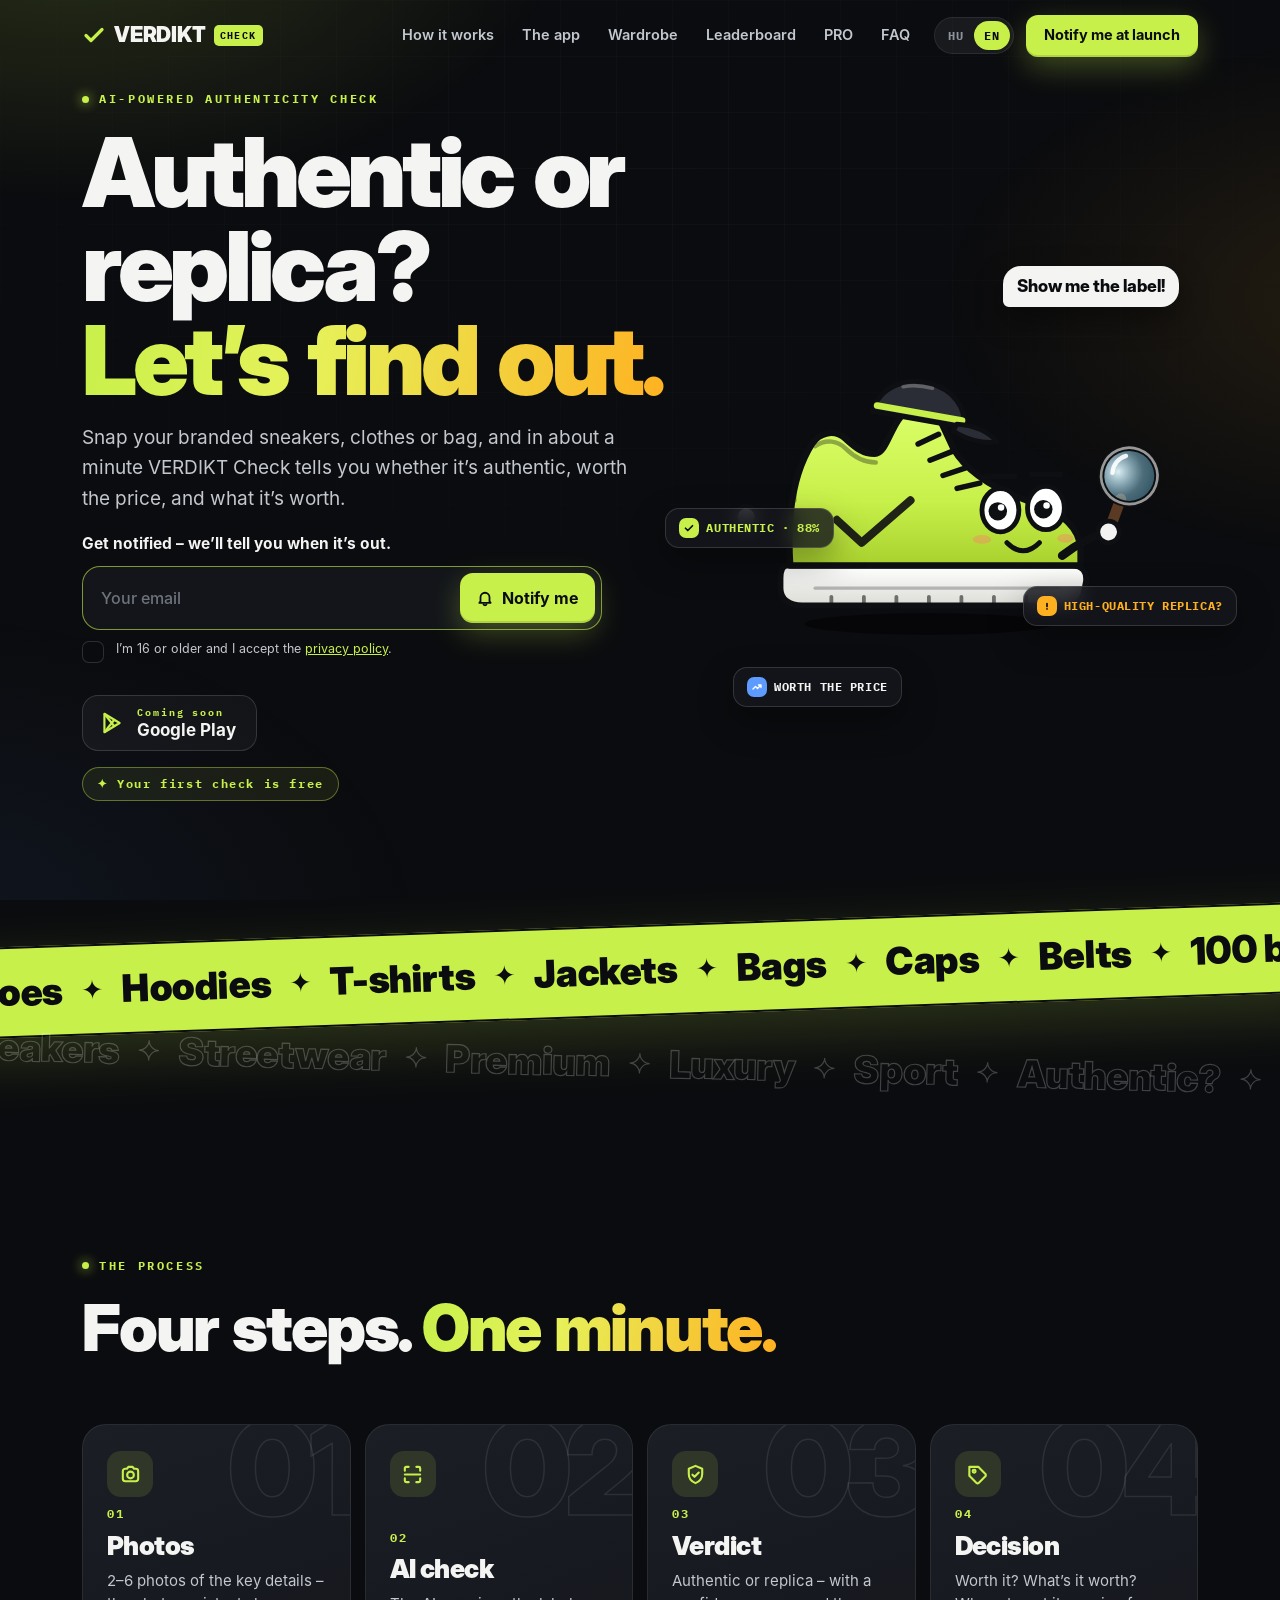
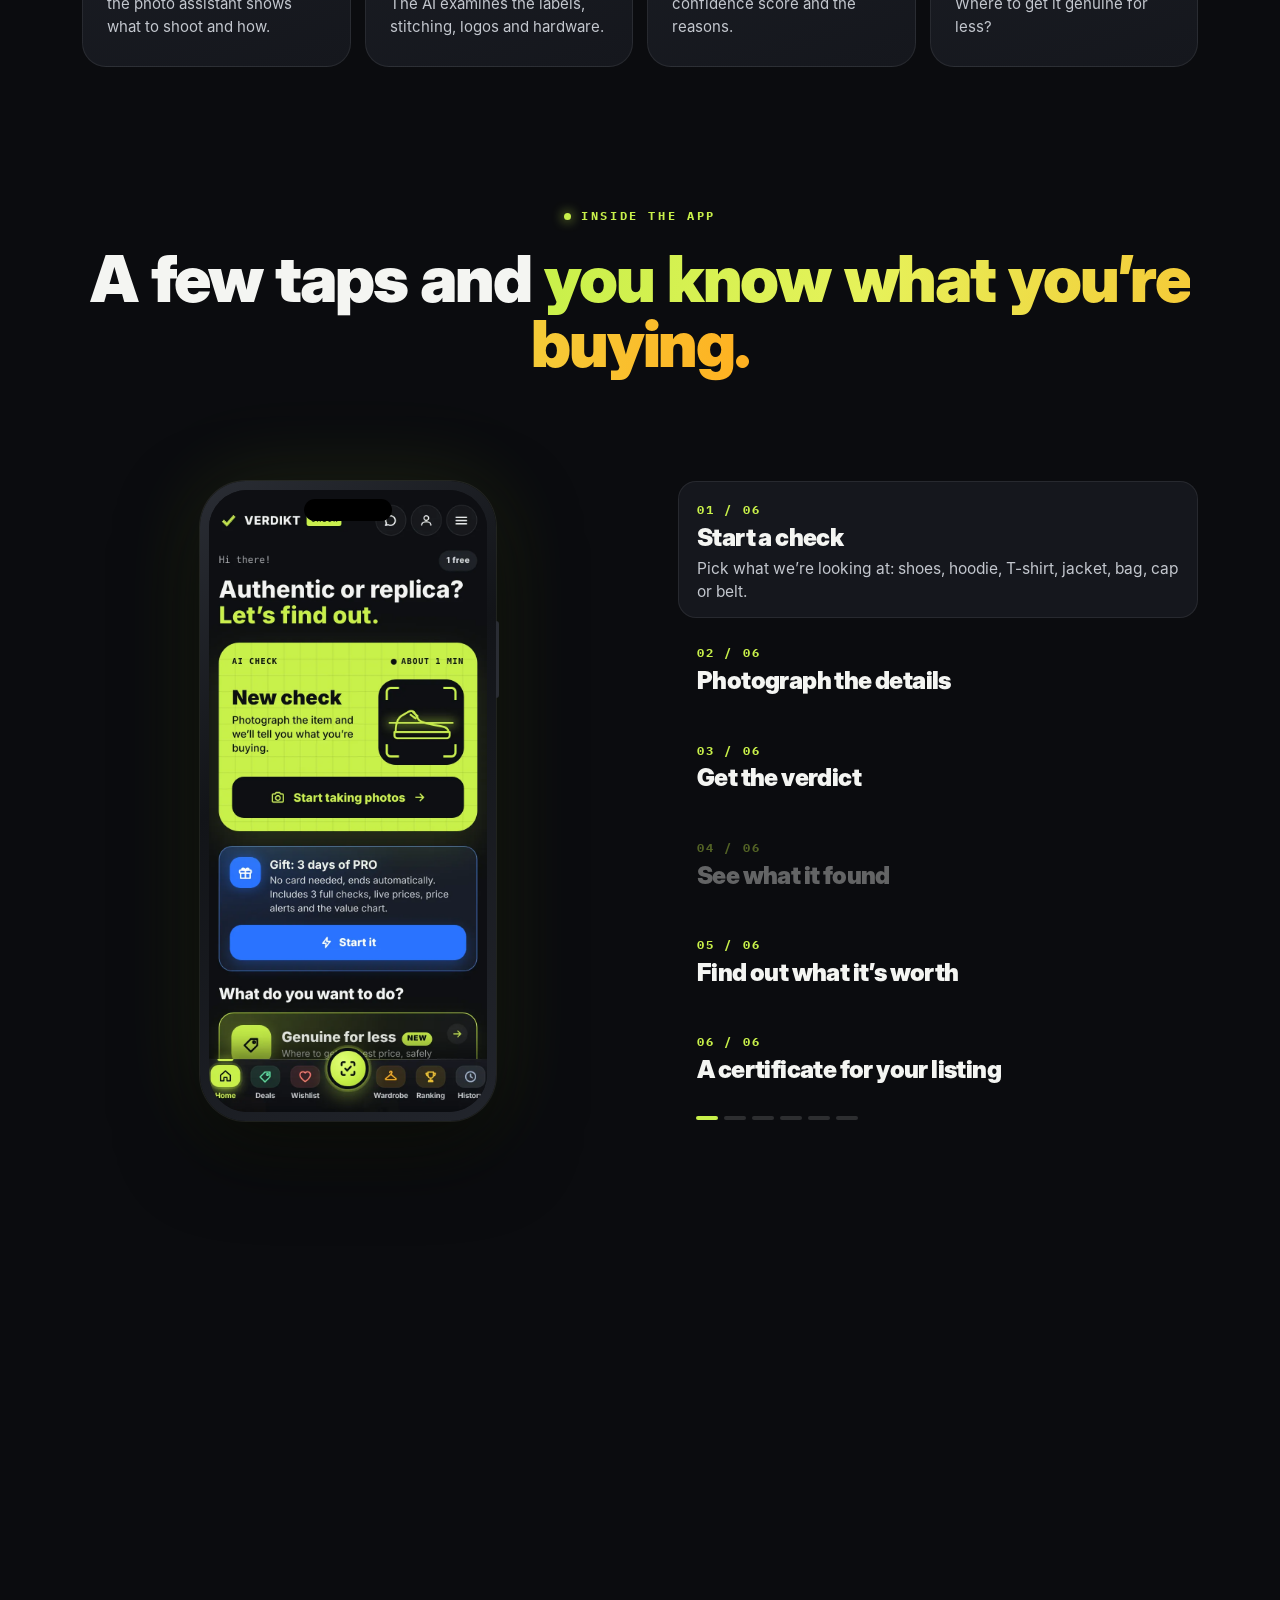
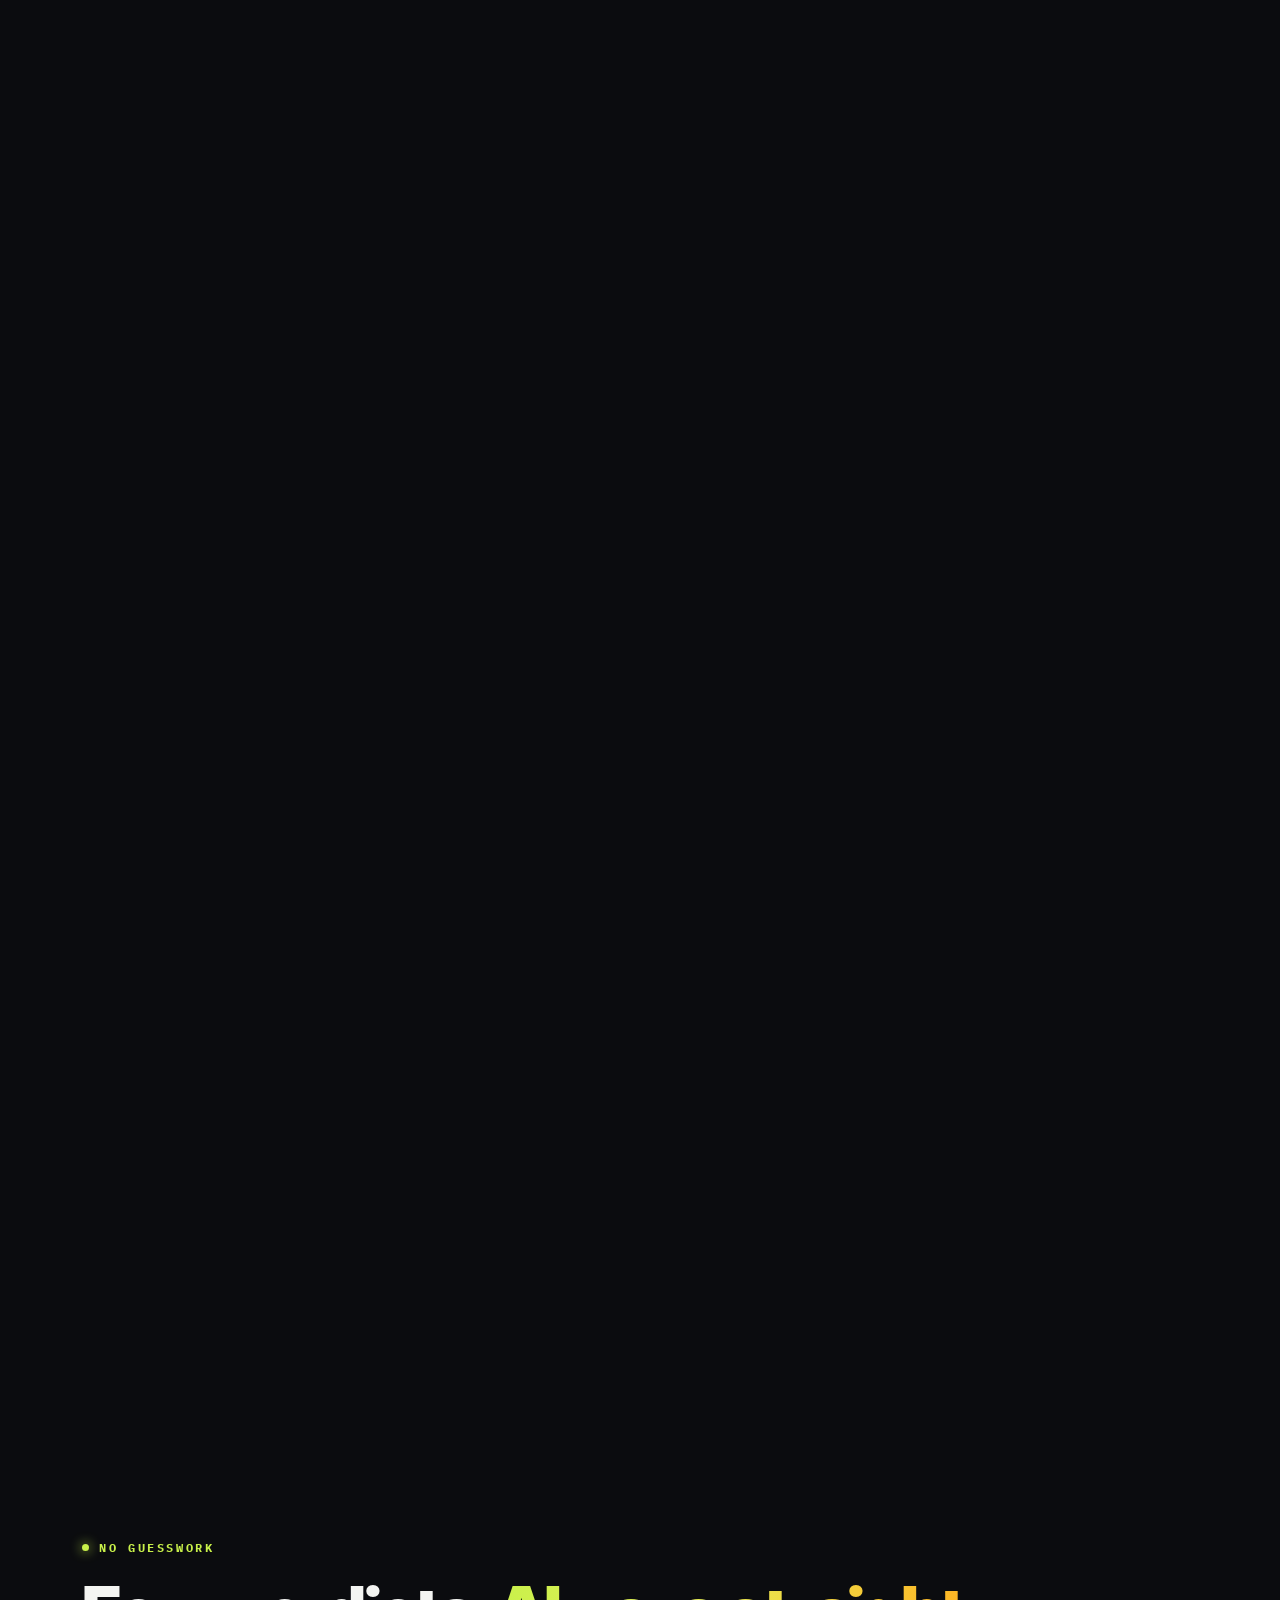
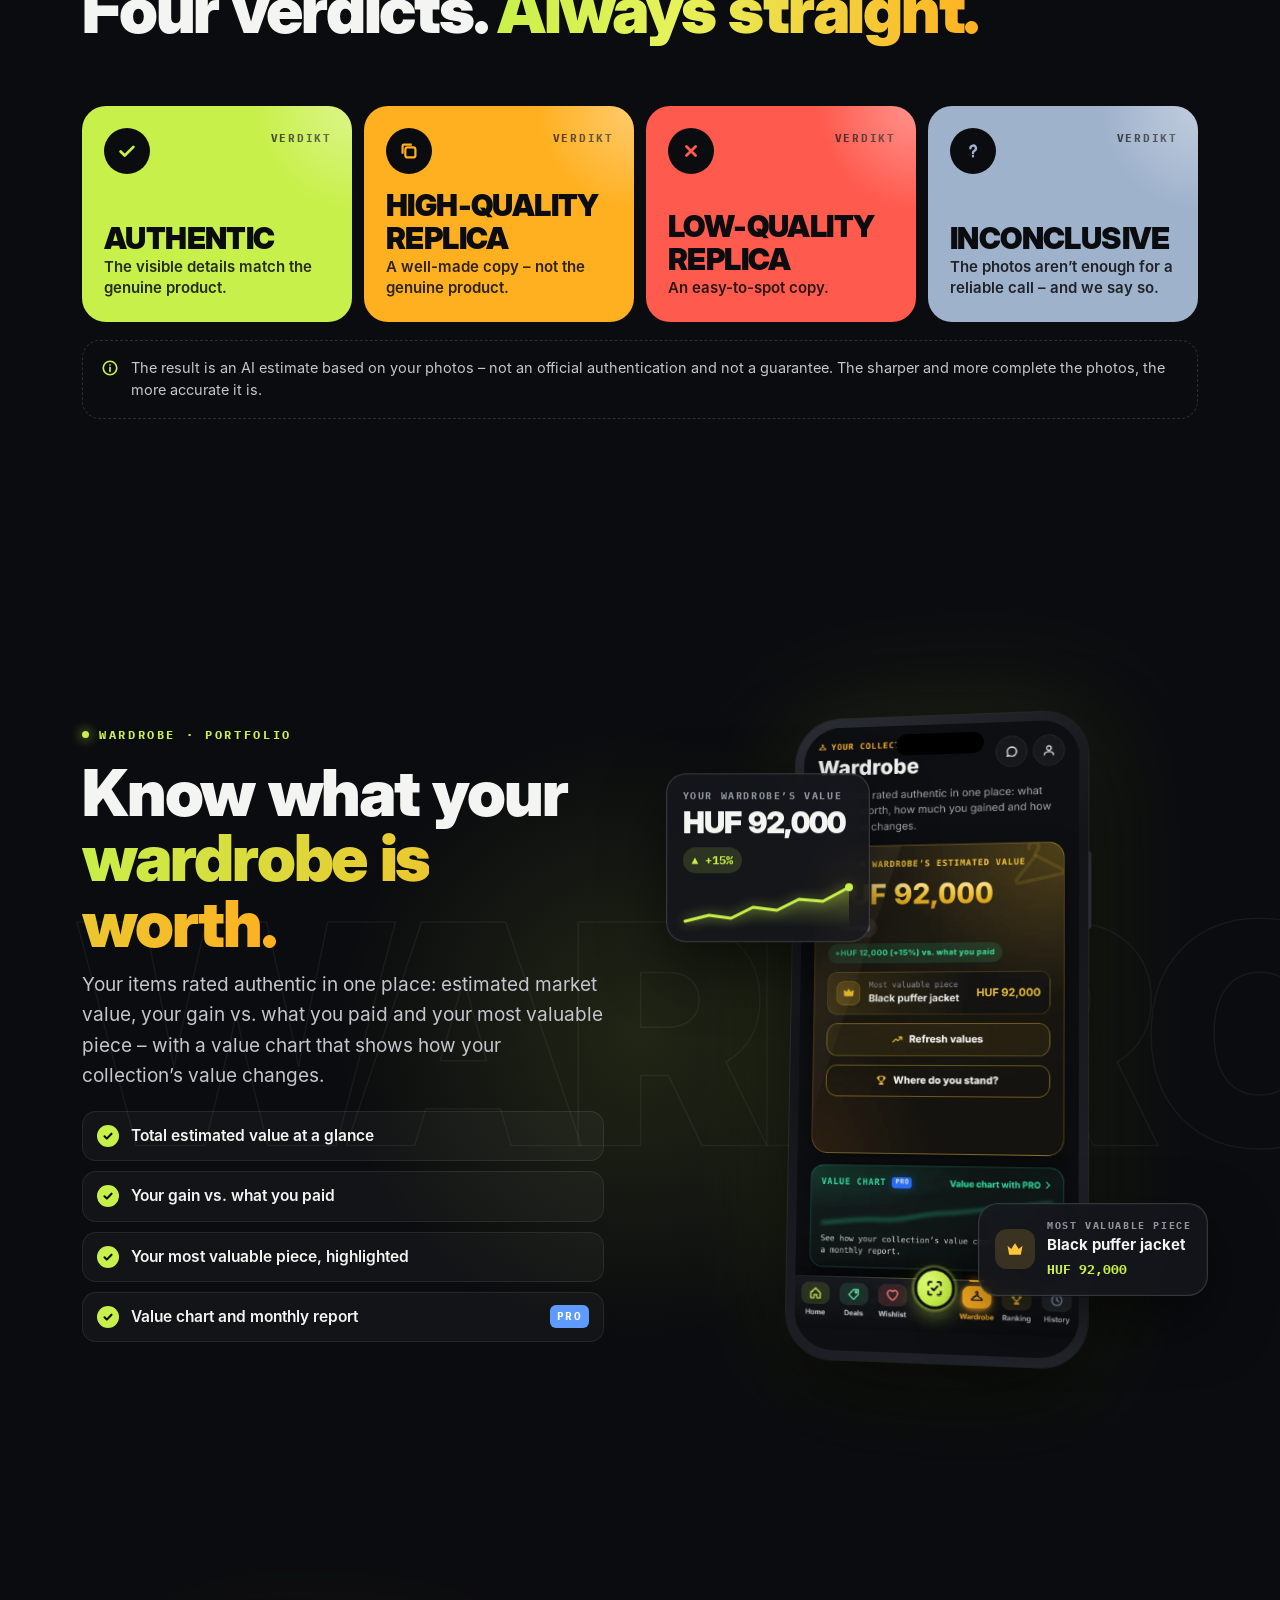
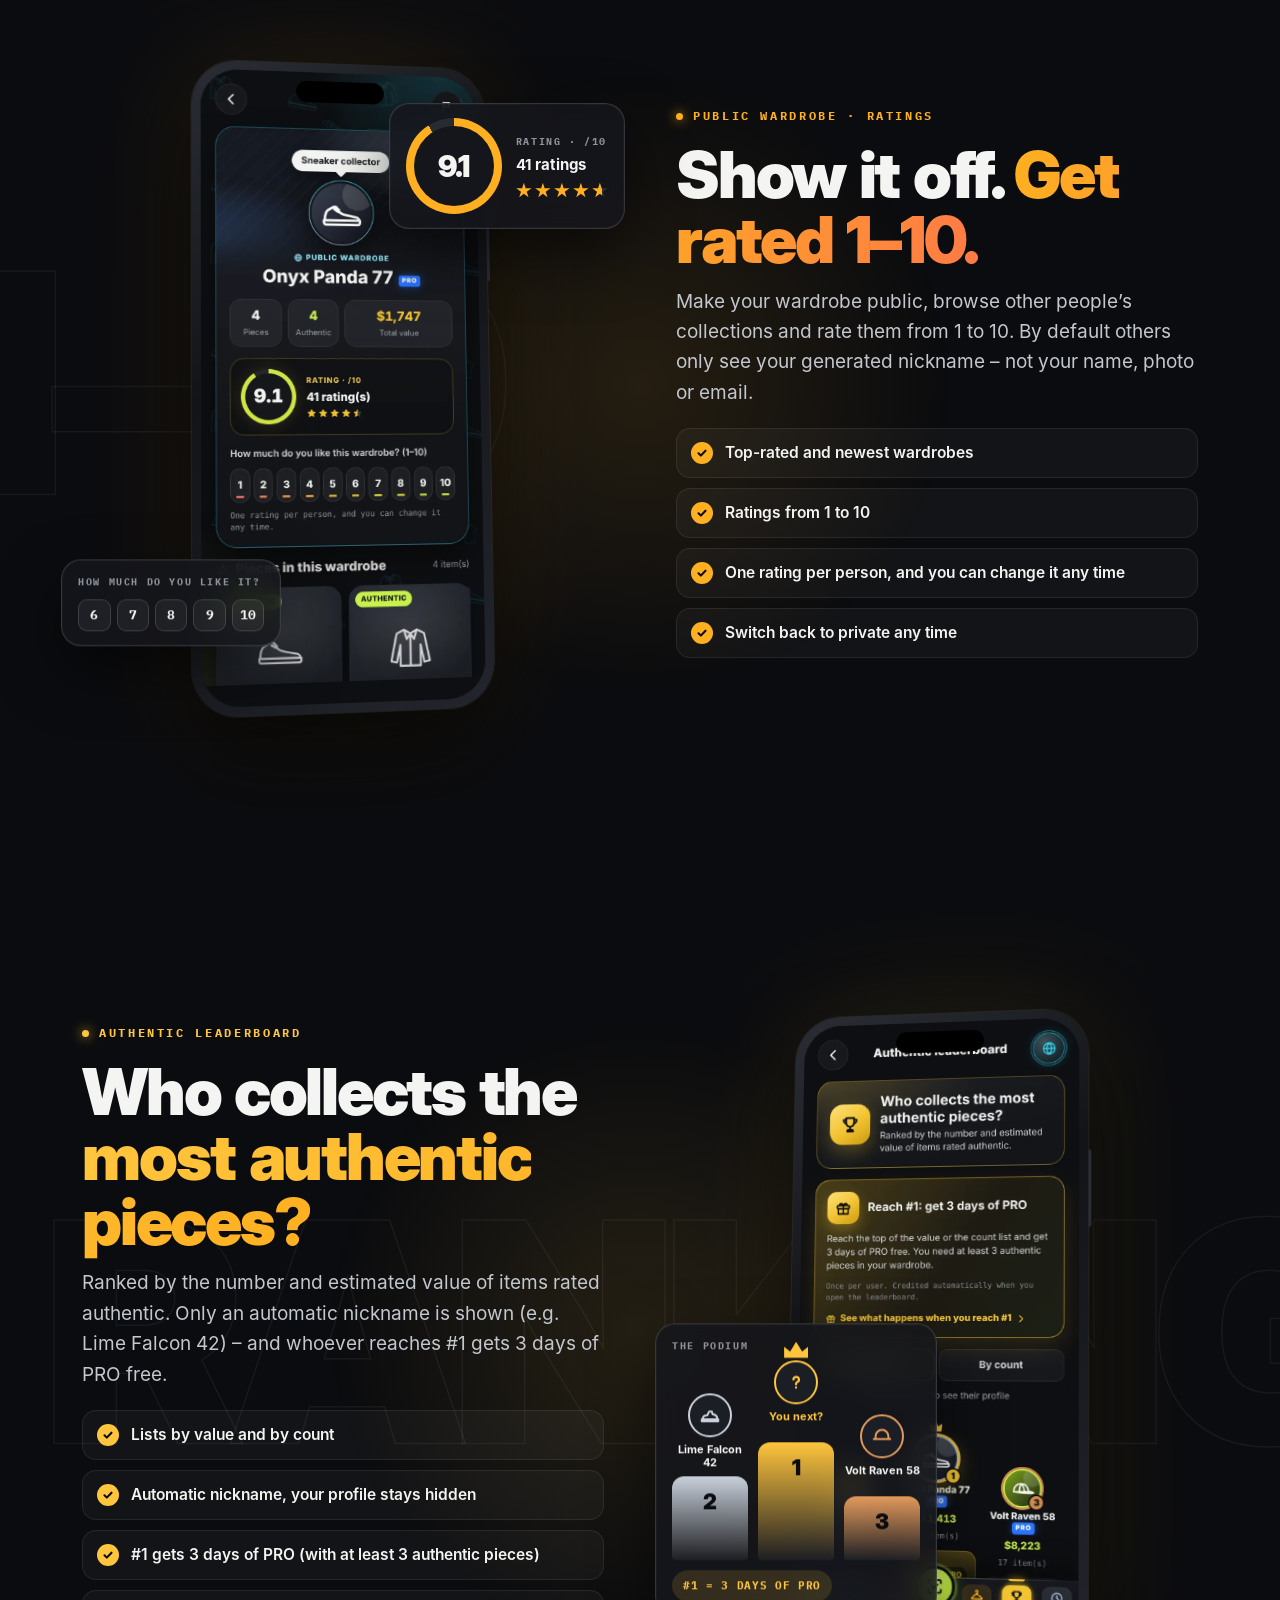
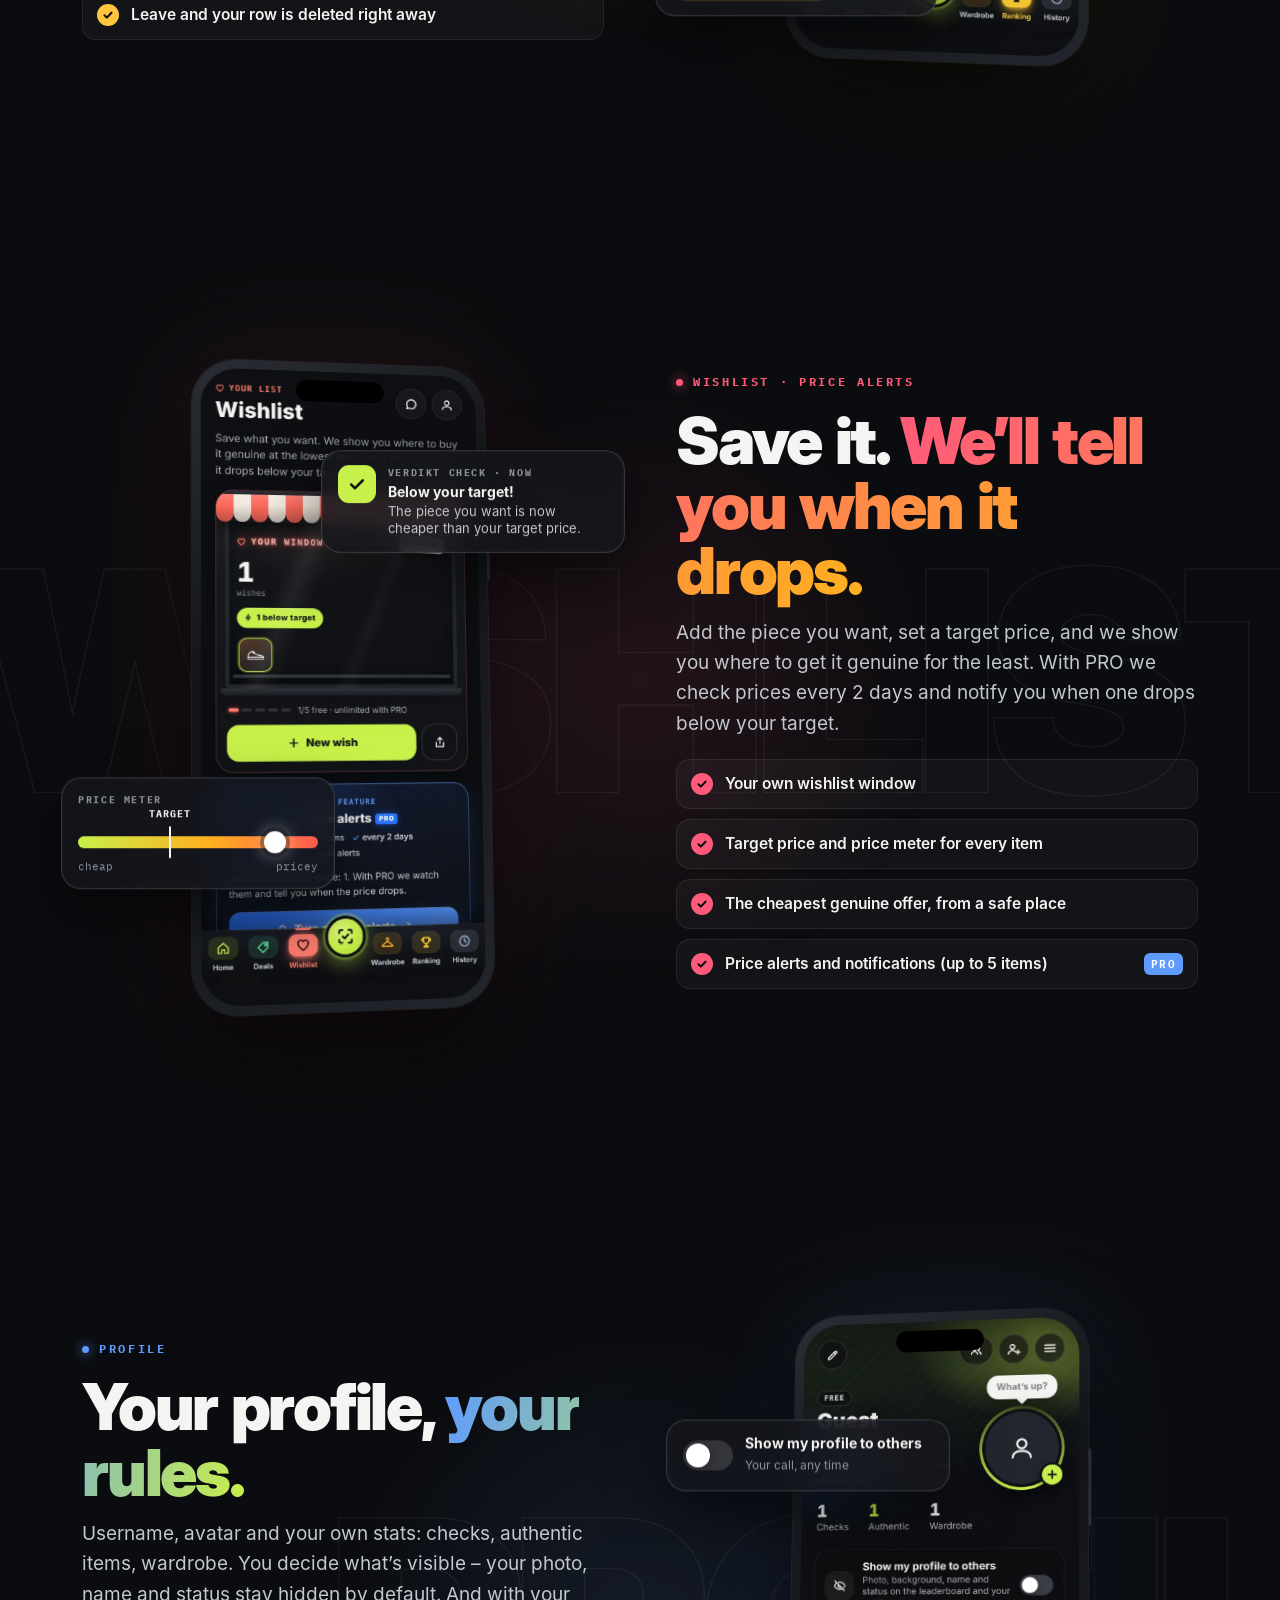
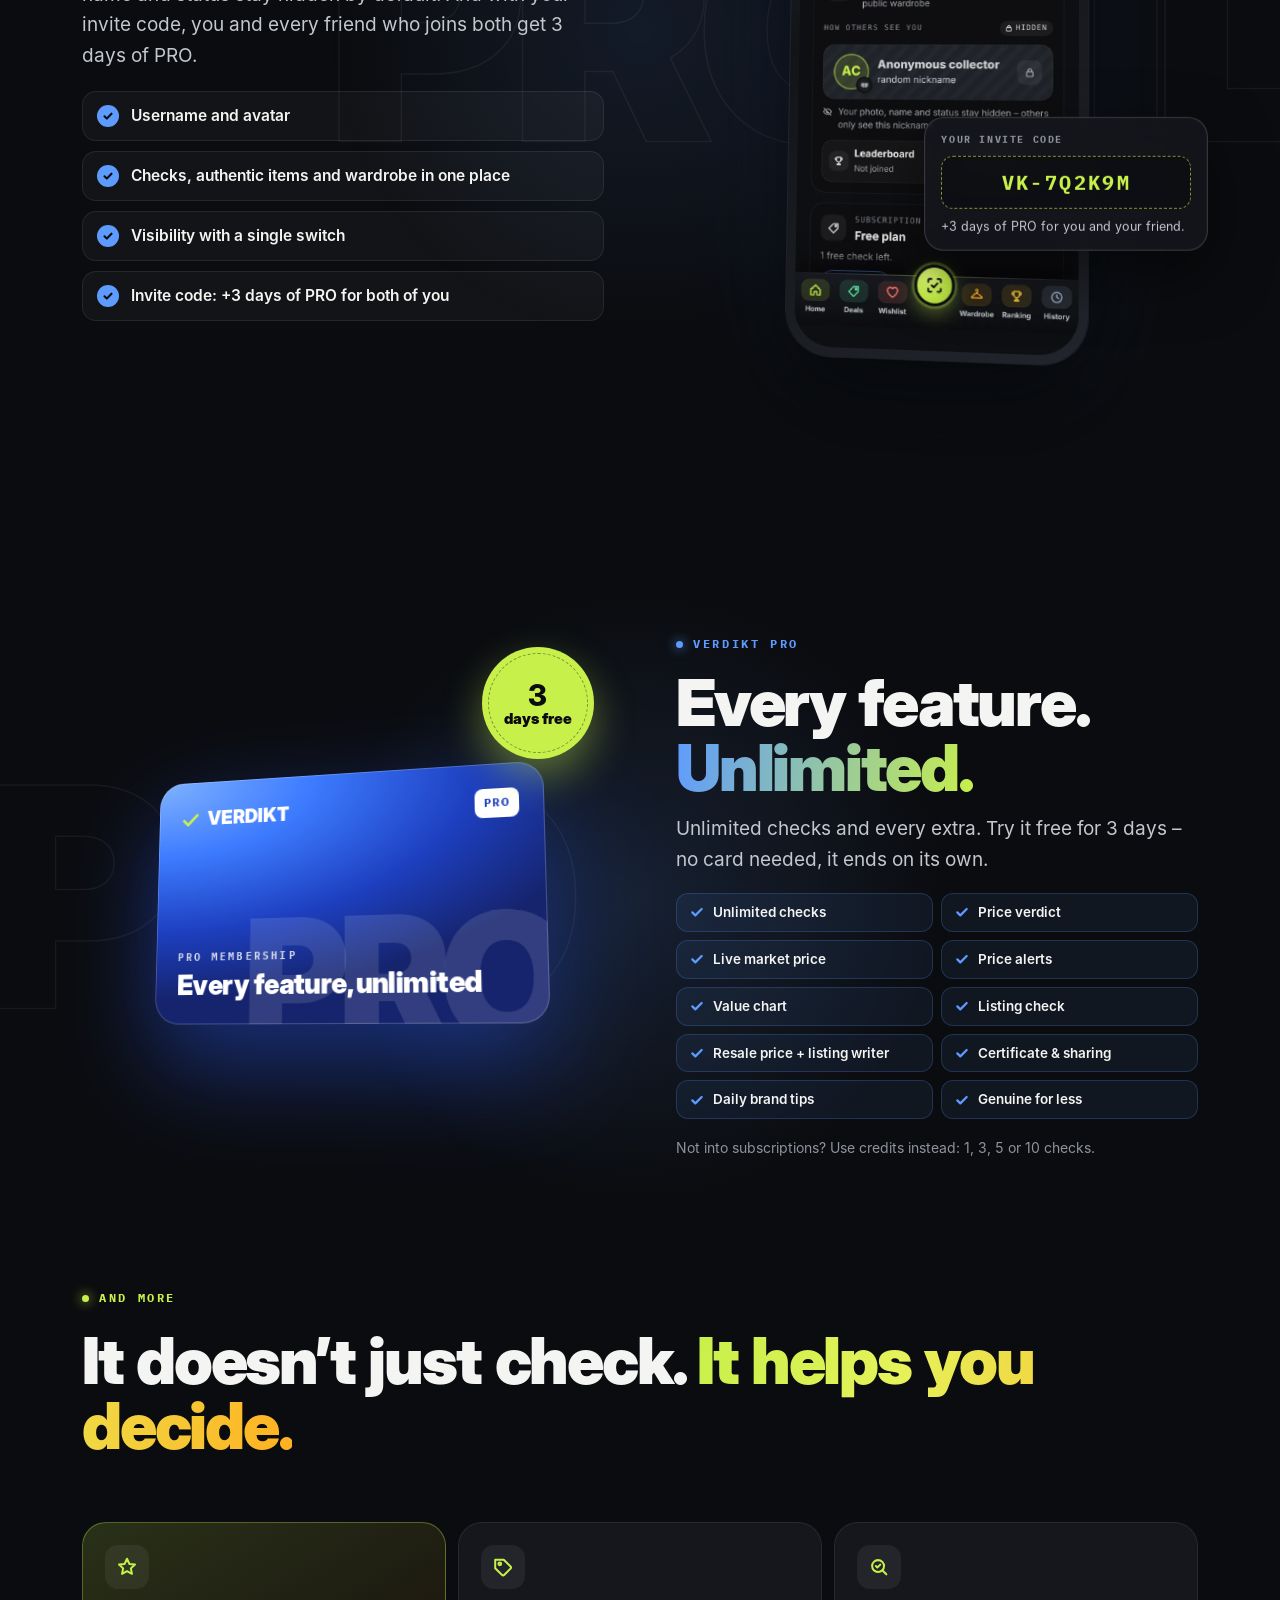
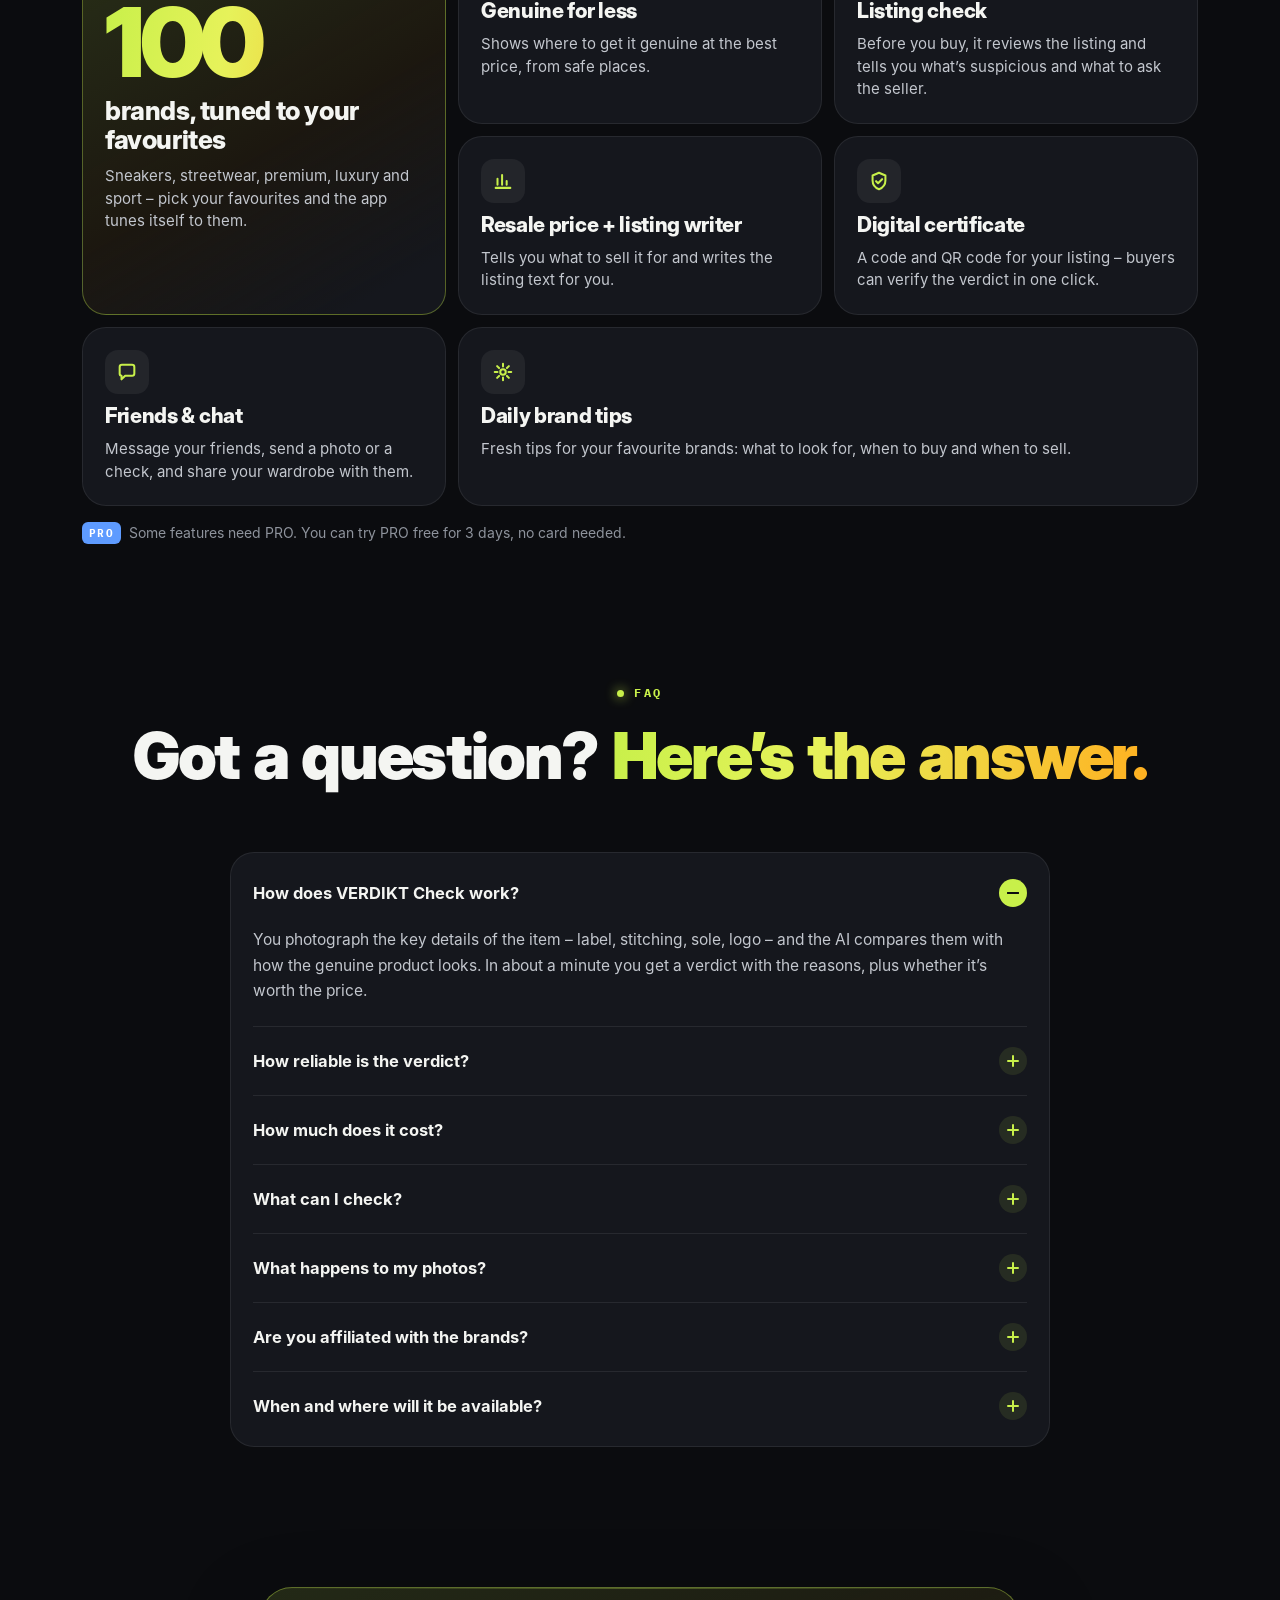
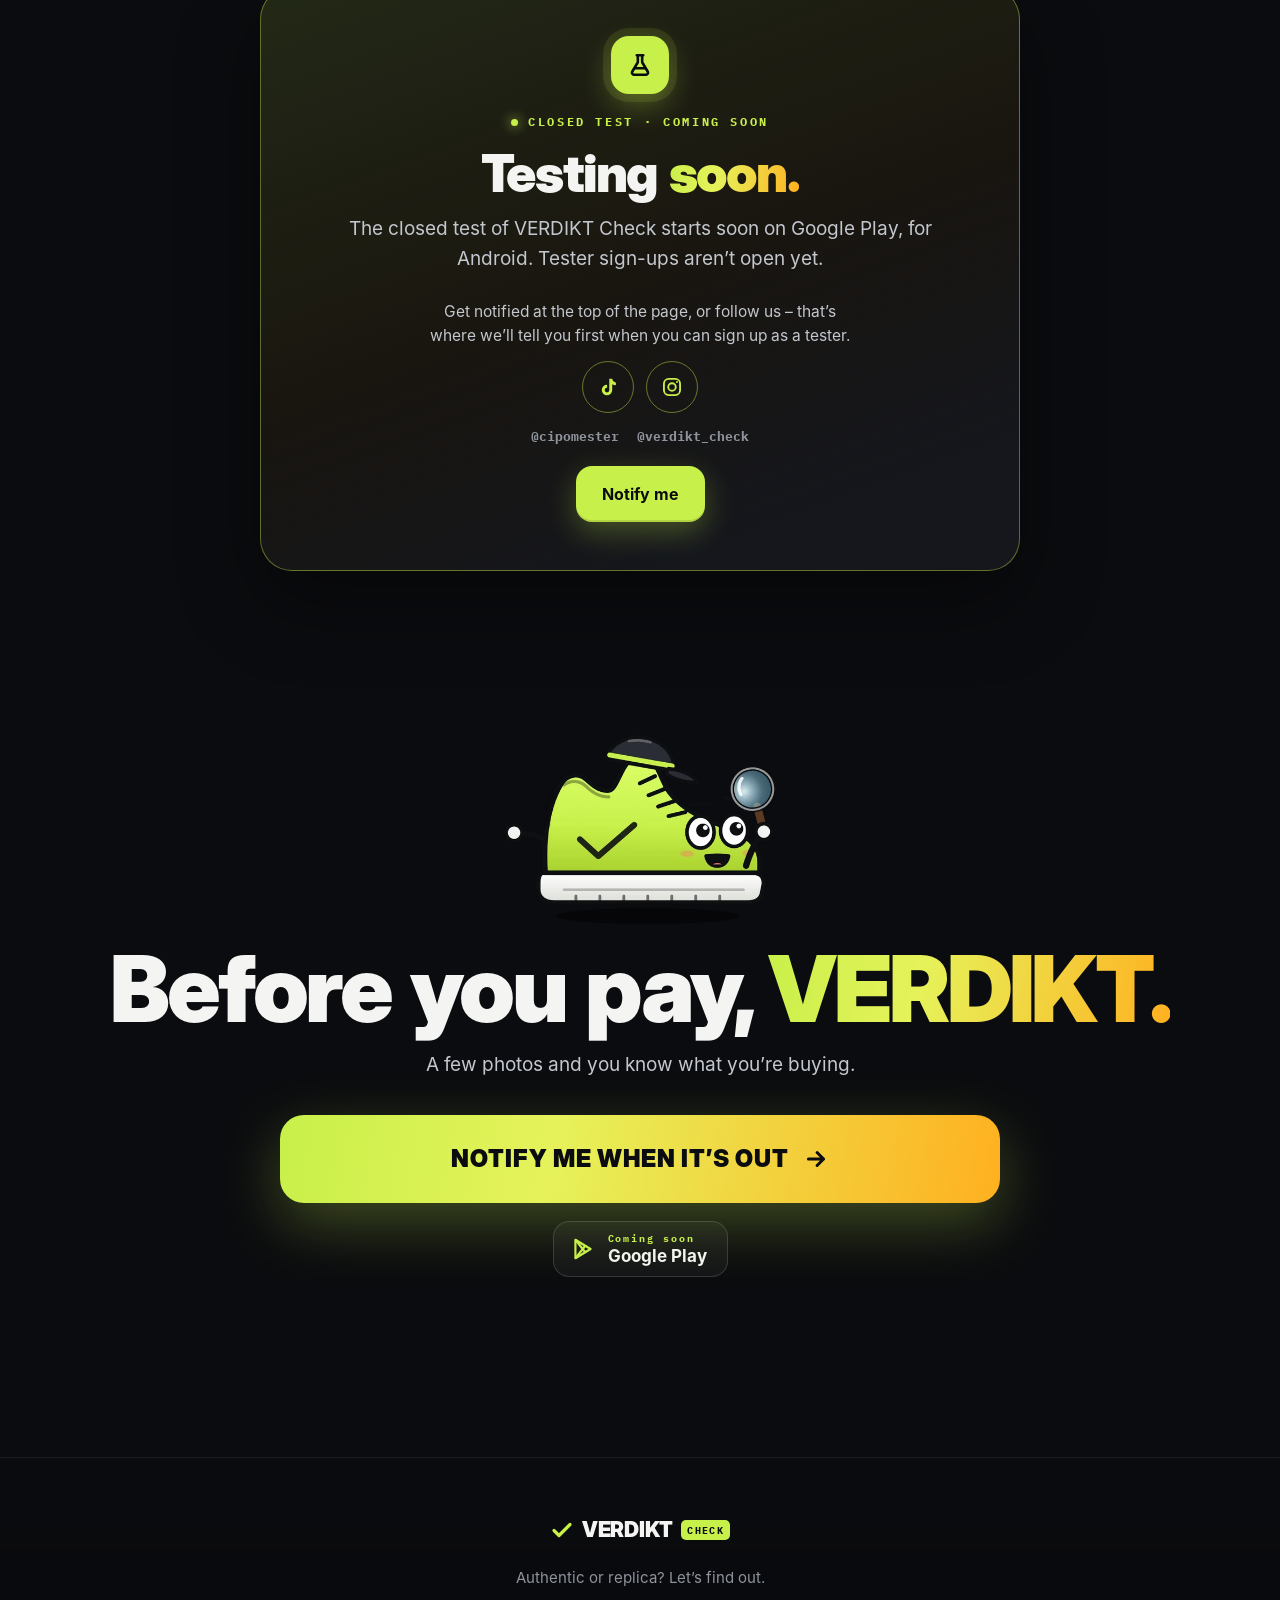
==== index.html @ 2810d0d9 "Tester sign-up closed for now, notify form stays (page, config)" ====
<!doctype html>
<html lang="hu">
<head>
<meta charset="utf-8">
<meta name="viewport" content="width=device-width,initial-scale=1,viewport-fit=cover">
<title>VERDIKT Check – Eredeti vagy replika? Derítsük ki.</title>
<meta name="description" content="Fotózd le a márkás cipőt, ruhát vagy táskát, és a VERDIKT Check kb. egy perc alatt megmondja, eredeti-e, megéri-e az árát, és mennyit ér.">
<meta name="theme-color" content="#0B0C0F">
<link rel="canonical" href="https://verdiktcheck.com/">
<meta property="og:type" content="website">
<meta property="og:url" content="https://verdiktcheck.com/">
<meta property="og:title" content="VERDIKT Check – Eredeti vagy replika? Derítsük ki.">
<meta property="og:description" content="Pár fotó, és az AI megmondja, eredeti-e, megéri-e az árát, és mennyit ér.">
<meta property="og:image" content="https://verdiktcheck.com/img/og.png">
<meta name="twitter:card" content="summary_large_image">
<link rel="icon" type="image/png" sizes="32x32" href="img/favicon-32.png">
<link rel="apple-touch-icon" href="img/apple-touch-icon.png">
<link rel="preload" href="fonts/interdisplay-900.woff" as="font" type="font/woff" crossorigin>
<link rel="preload" href="fonts/inter-400.woff" as="font" type="font/woff" crossorigin>
<link rel="stylesheet" href="assets/site.css">
<script src="config.js"></script>
</head>
<body>
<div class="bg" aria-hidden="true"></div>

<!-- ============ header ============ -->
<header class="hdr" id="hdr">
  <div class="wrap">
    <a class="logo" href="#top" aria-label="VERDIKT Check">
      <svg viewBox="0 0 24 24" fill="none" stroke="#C8F04A" stroke-width="3.2" stroke-linecap="round" stroke-linejoin="round" aria-hidden="true"><path d="M4 12.5l5 5L20 6.5"/></svg>
      <b>VERDIKT</b><i>CHECK</i>
    </a>
    <nav class="nav" aria-label="Fő menü">
      <a href="#how" data-i18n="nav_how">Így működik</a>
      <a href="#app" data-i18n="nav_app">Az app</a>
      <a href="#wardrobe" data-i18n="nav_wr">Gardrób</a>
      <a href="#ranking" data-i18n="nav_rk">Ranglista</a>
      <a href="#pro">PRO</a>
      <a href="#faq" data-i18n="nav_faq">GYIK</a>
    </nav>
    <div class="lang" role="group" aria-label="Nyelv / Language">
      <button type="button" data-lang="hu" aria-pressed="true">HU</button>
      <button type="button" data-lang="en" aria-pressed="false">EN</button>
    </div>
    <a class="btn btn-lime hdr-cta" href="#beta" data-i18n="cta_tester">Legyél tesztelő</a>
    <button class="burger" type="button" id="burger" aria-controls="menu" aria-expanded="false" aria-label="Menü"><span></span></button>
  </div>
</header>

<div class="menu" id="menu" aria-hidden="true">
  <nav aria-label="Menü">
    <a href="#how" data-i18n="nav_how">Így működik</a>
    <a href="#app" data-i18n="nav_app">Az app</a>
    <a href="#wardrobe" data-i18n="nav_wr">Gardrób</a>
    <a href="#ratings" data-i18n="nav_rt">Pontozás</a>
    <a href="#ranking" data-i18n="nav_rk">Ranglista</a>
    <a href="#wishlist" data-i18n="nav_ws">Kívánságlista</a>
    <a href="#pro">PRO</a>
    <a href="#faq" data-i18n="nav_faq">GYIK</a>
    <a href="#beta" data-i18n="nav_beta">Tesztelés</a>
  </nav>
  <div class="small">
    <a href="privacy.html" data-i18n="l_privacy">Adatvédelem</a>
    <a href="terms.html" data-i18n="l_terms">Felhasználási feltételek</a>
    <a href="verify.html" data-i18n="l_verify">Tanúsítvány ellenőrzése</a>
  </div>
  <div class="soc">
    <a href="https://www.tiktok.com/@cipomester" target="_blank" rel="noopener" aria-label="TikTok"><svg viewBox="0 0 24 24" fill="currentColor" aria-hidden="true"><path d="M16.6 3c.4 2.2 1.8 3.7 4 4v3.2a8 8 0 0 1-4-1.2v6.3A5.7 5.7 0 1 1 11 9.6v3.3a2.5 2.5 0 1 0 2.4 2.5V3h3.2z"/></svg></a>
    <a href="https://www.instagram.com/verdikt_check" target="_blank" rel="noopener" aria-label="Instagram"><svg viewBox="0 0 24 24" fill="none" stroke="currentColor" stroke-width="2" aria-hidden="true"><rect x="3.2" y="3.2" width="17.6" height="17.6" rx="5.2"/><circle cx="12" cy="12" r="4.1"/><circle cx="17.4" cy="6.6" r="1.1" fill="currentColor" stroke="none"/></svg></a>
  </div>
</div>

<main id="top">
<!-- ============ hero ============ -->
<section class="hero">
  <div class="wrap">
    <div class="hero-art rv" aria-hidden="true">
      <div class="bubble" id="bubble">Eredeti? Majd én megmondom.</div>
      <div class="verdi-box" id="verdi"></div>
      <div class="chip c1"><i><svg viewBox="0 0 24 24" fill="none" stroke="#0B0C0F" stroke-width="3.4" stroke-linecap="round" stroke-linejoin="round"><path d="M5 12.5l4.5 4.5L19 7.5"/></svg></i><span data-i18n="chip1">EREDETI · 88%</span></div>
      <div class="chip c2"><i><svg viewBox="0 0 24 24" fill="none" stroke="#0B0C0F" stroke-width="3.4" stroke-linecap="round"><path d="M12 7v6M12 17.5v.5"/></svg></i><span data-i18n="chip2">MINŐSÉGI REPLIKA?</span></div>
      <div class="chip c3"><i><svg viewBox="0 0 24 24" fill="none" stroke="#fff" stroke-width="2.6" stroke-linecap="round" stroke-linejoin="round"><path d="M4 16l5-5 4 4 7-7M15 8h5v5"/></svg></i><span data-i18n="chip3">MEGÉRI AZ ÁRÁT</span></div>
    </div>
    <div class="hero-copy">
      <span class="kicker rv" data-i18n="kicker">AI-alapú eredetiség-ellenőrzés</span>
      <h1 class="rv d1"><span data-i18n="h1a">Eredeti vagy replika?</span><span class="grad" data-i18n="h1b">Derítsük ki.</span></h1>
      <p class="lead rv d2" data-i18n="lead">Fotózd le a márkás cipőt, ruhát vagy táskát, és a VERDIKT Check kb. egy perc alatt megmondja, eredeti-e, megéri-e az árát, és mennyit ér.</p>
      <div class="hero-ctas rv d3">
        <a class="btn btn-lime" href="#beta"><span data-i18n="cta_tester">Legyél tesztelő</span><svg viewBox="0 0 24 24" fill="none" stroke="currentColor" stroke-width="2.6" stroke-linecap="round" stroke-linejoin="round" aria-hidden="true"><path d="M5 12h14M13 6l6 6-6 6"/></svg></a>
        <span class="store" aria-label="Google Play – hamarosan"><svg viewBox="0 0 24 24" fill="none" stroke="#C8F04A" stroke-width="2" stroke-linejoin="round" aria-hidden="true"><path d="M5 3.5l14 8.5-14 8.5z"/><path d="M5 3.5l9.5 12M5 20.5L14.5 8.5"/></svg><span><small data-i18n="soon">Hamarosan</small><b>Google Play</b></span></span>
      </div>
      <form class="su hsu rv d3" id="hsu" novalidate>
        <p class="hsu-t" data-i18n="h_t">Kérj értesítést – szólunk, amint letölthető.</p>
        <div class="hsu-row"><label class="sr" for="hsu-email" data-i18n="b_label">E-mail-cím</label><input id="hsu-email" type="email" name="email" autocomplete="email" inputmode="email" maxlength="254" placeholder="E-mail-címed" data-i18n-ph="h_ph"><button class="btn btn-lime" type="submit" id="hsu-btn"><svg viewBox="0 0 24 24" fill="none" stroke="currentColor" stroke-width="2.4" stroke-linecap="round" stroke-linejoin="round" aria-hidden="true"><path d="M6 16.5V11a6 6 0 1 1 12 0v5.5l1.5 2h-15z"/><path d="M10 20.5a2.2 2.2 0 0 0 4 0"/></svg><span data-i18n="h_btn">Értesíts</span></button></div>
        <input class="hp" type="text" name="company" tabindex="-1" autocomplete="off" aria-hidden="true">
        <label class="ok"><input type="checkbox" id="hsu-ok"><span data-i18n-html="b_ok">Elmúltam 16 éves, és elfogadom az <a href="privacy.html" target="_blank" rel="noopener">adatkezelési tájékoztatót</a>.</span></label>
        <p class="msg" id="hsu-msg" role="status" aria-live="polite"></p>
      </form>
      <p class="hsu-done" id="hsu-done" hidden><svg viewBox="0 0 24 24" fill="none" stroke="currentColor" stroke-width="3" stroke-linecap="round" stroke-linejoin="round" aria-hidden="true"><path d="M5 12.5l4.5 4.5L19 7.5"/></svg><span data-i18n="h_done">Feliratkoztál! Szólunk, amint letölthető.</span></p>
      <a class="hsu-alt" href="#beta"><svg viewBox="0 0 24 24" fill="none" stroke="currentColor" stroke-width="2.2" stroke-linecap="round" stroke-linejoin="round" aria-hidden="true"><path d="M9 3h6M10 3v6.5L4.8 18.2A1.9 1.9 0 0 0 6.4 21h11.2a1.9 1.9 0 0 0 1.6-2.8L14 9.5V3"/><path d="M7.5 15h9"/></svg><span data-i18n="h_alt">Vagy legyél tesztelő, és próbáld ki elsőként</span><b aria-hidden="true">→</b></a>
      <span class="pill rv d3" data-i18n="free">✦ Az első ellenőrzés ingyenes</span>
      <div class="cue rv d3" aria-hidden="true"><span></span></div>
    </div>
  </div>
</section>

<div class="ticker" aria-hidden="true"><div class="ticker-in" data-ticker="t1"></div></div>
<div class="ticker t2" aria-hidden="true"><div class="ticker-in" data-ticker="t2"></div></div>

<!-- ============ how it works ============ -->
<section class="sec" id="how">
  <div class="wrap">
    <div class="sec-head">
      <span class="kicker rv" data-i18n="how_k">A folyamat</span>
      <h2 class="h2 rv d1" data-i18n-html="how_t">Négy lépés. <span class="grad">Egy perc.</span></h2>
    </div>
    <div class="proc">
      <article class="pcard rv"><span class="num">01</span><span class="ico"><svg viewBox="0 0 24 24" fill="none" stroke="currentColor" stroke-width="2.2" stroke-linecap="round" stroke-linejoin="round"><path d="M4 8.5A2.5 2.5 0 0 1 6.5 6h1.8l1.5-2h4.4l1.5 2h1.8A2.5 2.5 0 0 1 20 8.5v8a2.5 2.5 0 0 1-2.5 2.5h-11A2.5 2.5 0 0 1 4 16.5z"/><circle cx="12" cy="12.5" r="3.5"/></svg></span><small>01</small><h3 data-i18n="p1t">Fotó</h3><p data-i18n="p1">2–6 fotó a fontos részletekről – a fotózási segéd megmutatja, mit és hogyan.</p></article>
      <article class="pcard rv d1"><span class="num">02</span><span class="ico"><svg viewBox="0 0 24 24" fill="none" stroke="currentColor" stroke-width="2.2" stroke-linecap="round" stroke-linejoin="round"><path d="M4 8V5.5A1.5 1.5 0 0 1 5.5 4H8M16 4h2.5A1.5 1.5 0 0 1 20 5.5V8M20 16v2.5a1.5 1.5 0 0 1-1.5 1.5H16M8 20H5.5A1.5 1.5 0 0 1 4 18.5V16M4 12h16"/></svg></span><small>02</small><h3 data-i18n="p2t">AI-elemzés</h3><p data-i18n="p2">Az AI átnézi a címkéket, varrásokat, logókat és kellékeket.</p></article>
      <article class="pcard rv d2"><span class="num">03</span><span class="ico"><svg viewBox="0 0 24 24" fill="none" stroke="currentColor" stroke-width="2.2" stroke-linecap="round" stroke-linejoin="round"><path d="M12 3l7 3v5.5c0 4.4-3 8-7 9.5-4-1.5-7-5.1-7-9.5V6z"/><path d="M8.8 12.2l2.2 2.2 4.4-4.4"/></svg></span><small>03</small><h3 data-i18n="p3t">Verdikt</h3><p data-i18n="p3">Eredeti vagy replika – megbízhatósági százalékkal és indoklással.</p></article>
      <article class="pcard rv d3"><span class="num">04</span><span class="ico"><svg viewBox="0 0 24 24" fill="none" stroke="currentColor" stroke-width="2.2" stroke-linecap="round" stroke-linejoin="round"><path d="M20.5 13.5l-7 7a2 2 0 0 1-2.8 0l-7.2-7.2V4h9.3l7.7 7.7a2 2 0 0 1 0 1.8z"/><circle cx="8.5" cy="8.5" r="1.5"/></svg></span><small>04</small><h3 data-i18n="p4t">Döntés</h3><p data-i18n="p4">Megéri? Mennyit ér? Hol kapod meg eredetiben olcsóbban?</p></article>
    </div>
  </div>
</section>

<!-- ============ app showcase ============ -->
<section id="app" class="show">
  <div class="wrap show-head">
    <div class="sec-head center" style="margin-bottom:0">
      <span class="kicker rv" data-i18n="app_k">Az app belülről</span>
      <h2 class="h2 rv d1" data-i18n-html="app_t">Pár koppintás, és <span class="grad">tudod, mit veszel.</span></h2>
    </div>
  </div>
  <div class="show-track" id="track" style="--n:6">
    <div class="show-sticky">
      <div class="phone-wrap">
        <div class="phone" id="phone">
          <div class="screen">
            <img data-shot="home" alt="" width="390" height="844" fetchpriority="low">
            <img data-shot="photos" alt="" width="390" height="844" loading="lazy">
            <img data-shot="result" alt="" width="390" height="844" loading="lazy">
            <img data-shot="findings" alt="" width="390" height="844" loading="lazy">
            <img data-shot="value" alt="" width="390" height="844" loading="lazy">
            <img data-shot="cert" alt="" width="390" height="844" loading="lazy">
            <div class="scan"><b data-i18n="scan">AI-ELEMZÉS…</b></div>
          </div>
          <div class="stamp" data-i18n="stamp">EREDETI ✓</div>
        </div>
      </div>
      <div class="show-copy">
        <ol class="steps" id="steps">
          <li class="step on"><em>01 / 06</em><h3 data-i18n="s1t">Indíts egy ellenőrzést</h3><p data-i18n="s1">Válaszd ki, mit nézünk meg: cipő, pulóver, póló, kabát, táska, sapka vagy öv.</p></li>
          <li class="step"><em>02 / 06</em><h3 data-i18n="s2t">Fotózd le a részleteket</h3><p data-i18n="s2">A fotózási segéd megmutatja, mit és hogyan fotózz: oldalnézet, talp, belső címke, logó.</p></li>
          <li class="step"><em>03 / 06</em><h3 data-i18n="s3t">Megkapod a verdiktet</h3><p data-i18n="s3">Eredeti, minőségi vagy rossz minőségű replika – megbízhatósági százalékkal. Ha nem lehet biztosan dönteni, azt is megmondja.</p></li>
          <li class="step"><em>04 / 06</em><h3 data-i18n="s4t">Látod, mit talált</h3><p data-i18n="s4">Pontról pontra: címkék, varrások, kellékek – mi stimmel, és mi kérdéses.</p></li>
          <li class="step"><em>05 / 06</em><h3 data-i18n="s5t">Megtudod, mennyit ér</h3><p data-i18n="s5">Javasolt hirdetési ár, új és használt piaci ár, és hogy megéri-e a kért összeget.</p></li>
          <li class="step"><em>06 / 06</em><h3 data-i18n="s6t">Tanúsítvány a hirdetésedbe</h3><p data-i18n="s6">Egyedi kód és ellenőrző link: a vevő egy kattintással megnézheti az ítéletet.</p></li>
        </ol>
        <div class="bars" id="bars" aria-hidden="true"><i class="on"></i><i></i><i></i><i></i><i></i><i></i></div>
      </div>
    </div>
  </div>
</section>

<!-- ============ verdicts ============ -->
<section class="sec" id="verdicts">
  <div class="wrap">
    <div class="sec-head">
      <span class="kicker rv" data-i18n="v_k">Nincs mellébeszélés</span>
      <h2 class="h2 rv d1" data-i18n-html="v_t">Négyféle ítélet. <span class="grad">Mindig egyenesen.</span></h2>
    </div>
    <div class="vgrid">
      <div class="vcard v-auth rv"><span class="tag">VERDIKT</span><span class="vi"><svg viewBox="0 0 24 24" fill="none" stroke="#C8F04A" stroke-width="3" stroke-linecap="round" stroke-linejoin="round"><path d="M5 12.5l4.5 4.5L19 7.5"/></svg></span><div><b data-i18n="va">EREDETI</b><p data-i18n="va_s">A látható részletek az eredetinek felelnek meg.</p></div></div>
      <div class="vcard v-hq rv d1"><span class="tag">VERDIKT</span><span class="vi"><svg viewBox="0 0 24 24" fill="none" stroke="#FFB020" stroke-width="2.4" stroke-linejoin="round"><rect x="8" y="8" width="11" height="11" rx="2.5"/><path d="M5 15V6.5A1.5 1.5 0 0 1 6.5 5H15"/></svg></span><div><b data-i18n="vh">MINŐSÉGI REPLIKA</b><p data-i18n="vh_s">Jó minőségű másolat – nem eredeti termék.</p></div></div>
      <div class="vcard v-lq rv d2"><span class="tag">VERDIKT</span><span class="vi"><svg viewBox="0 0 24 24" fill="none" stroke="#FF5A4E" stroke-width="3" stroke-linecap="round"><path d="M7 7l10 10M17 7L7 17"/></svg></span><div><b data-i18n="vl">ROSSZ MINŐSÉGŰ REPLIKA</b><p data-i18n="vl_s">Könnyen felismerhető másolat.</p></div></div>
      <div class="vcard v-inc rv d3"><span class="tag">VERDIKT</span><span class="vi"><svg viewBox="0 0 24 24" fill="none" stroke="#9FB2CC" stroke-width="2.6" stroke-linecap="round" stroke-linejoin="round"><path d="M9.2 9a3 3 0 1 1 4.2 2.8c-.9.4-1.4 1.1-1.4 2.1v.4M12 17.5v.3"/></svg></span><div><b data-i18n="vi">NEM ELDÖNTHETŐ</b><p data-i18n="vi_s">A fotók alapján nem lehet felelősen dönteni – ezt is megmondjuk.</p></div></div>
    </div>
    <p class="note rv"><svg viewBox="0 0 24 24" fill="none" stroke="currentColor" stroke-width="2.2" stroke-linecap="round"><circle cx="12" cy="12" r="9"/><path d="M12 11v5.5M12 7.8v.2"/></svg><span data-i18n="note">Az eredmény a fotóid alapján készült AI-becslés – nem hivatalos hitelesítés és nem garancia. Minél élesebbek és teljesebbek a fotók, annál pontosabb.</span></p>
  </div>
</section>

<!-- ============ spotlight: wardrobe ============ -->
<section class="spot" id="wardrobe" style="--ac:#C8F04A;--ac2:rgba(200,240,74,.13);--ac3:#FFB020">
  <div class="bgword" data-bx="-.25" aria-hidden="true" data-i18n="bw_wr">GARDRÓB</div>
  <div class="wrap spot-in">
    <div class="spot-copy rv">
      <span class="kicker" data-i18n="wr_k">Gardrób · portfólió</span>
      <h2 class="h2 rv" data-i18n-html="wr_t">Tudd, mennyit ér <span class="grad">a gardróbod.</span></h2>
      <p class="lead" data-i18n="wr_p">Az eredetinek ítélt darabjaid egy helyen: becsült piaci érték, nyereség a vételárhoz képest és a legértékesebb darabod – értékgörbével, ami megmutatja, hogyan változik a gyűjteményed értéke.</p>
      <ul class="ticks"><li data-i18n="wr_1">Becsült összérték egy pillantással</li><li data-i18n="wr_2">Nyereség a vételárhoz képest</li><li data-i18n="wr_3">A legértékesebb darabod kiemelve</li><li><span data-i18n="wr_4">Értékgörbe és havi jelentés</span><span class="pro">PRO</span></li></ul>
    </div>
    <div class="spot-vis">
      <div class="phone"><div class="screen"><img data-img="wardrobe" alt="" width="390" height="844" loading="lazy"></div></div>
      <div class="wdg w-tl rv-pop" data-speed="-.07">
        <small data-i18n="wr_w1">Gardróbod értéke</small>
        <span class="big" data-count="92000" data-fmt="money">0</span>
        <span class="up">▲ +15%</span>
        <svg class="spark" viewBox="0 0 170 46" aria-hidden="true"><defs><linearGradient id="sg" x1="0" y1="0" x2="0" y2="1"><stop offset="0" stop-color="#C8F04A" stop-opacity=".35"/><stop offset="1" stop-color="#C8F04A" stop-opacity="0"/></linearGradient></defs><path class="a" d="M2 40 L26 34 L48 37 L70 26 L94 29 L116 18 L140 20 L166 6 L166 46 L2 46 Z"/><path class="l" d="M2 40 L26 34 L48 37 L70 26 L94 29 L116 18 L140 20 L166 6"/><circle cx="166" cy="6" r="4"/></svg>
      </div>
      <div class="wdg w-br rv-pop" data-speed=".06">
        <div class="crown"><i><svg viewBox="0 0 24 24" fill="currentColor"><path d="M3 8l4.5 4L12 5l4.5 7L21 8l-2 11H5z"/></svg></i><div><small data-i18n="wr_w2">Legértékesebb darab</small><b data-i18n="wr_w3">Fekete pehelykabát</b><span data-count="92000" data-fmt="money">0</span></div></div>
      </div>
    </div>
  </div>
</section>

<!-- ============ spotlight: public wardrobe ratings ============ -->
<section class="spot flip" id="ratings" style="--ac:#FFB020;--ac2:rgba(255,176,32,.12);--ac3:#FF7A45">
  <div class="bgword" data-bx=".25" aria-hidden="true">1–10</div>
  <div class="wrap spot-in">
    <div class="spot-copy rv">
      <span class="kicker" data-i18n="rt_k">Nyilvános gardrób · pontozás</span>
      <h2 class="h2 rv" data-i18n-html="rt_t">Mutasd meg. <span class="grad">Pontozzanak <span class="nw">1–10-ig.</span></span></h2>
      <p class="lead" data-i18n="rt_p">Tedd nyilvánossá a gardróbodat, böngészd mások gyűjteményét, és pontozd őket 1-től 10-ig. Mások alapból csak a generált beceneved látják – a neved, a fotód és az e-mail-címed nem.</p>
      <ul class="ticks"><li data-i18n="rt_1">Legjobbra értékelt és legújabb gardróbok</li><li data-i18n="rt_2">Pontozás 1-től 10-ig</li><li data-i18n="rt_3">Egy ember egy értékelést adhat, és bármikor módosíthatja</li><li data-i18n="rt_4">Bármikor visszaállíthatod privátra</li></ul>
    </div>
    <div class="spot-vis">
      <div class="phone"><div class="screen"><img data-img="pwview" alt="" width="390" height="844" loading="lazy"></div></div>
      <div class="wdg w-tr rv-pop" data-speed="-.06">
        <div class="score"><div class="ring"><b data-count="9.1" data-fmt="dec1">0</b></div><div><small data-i18n="rt_w1">Értékelés · /10</small><b style="display:block;font-size:15px;margin-top:4px" data-i18n="rt_w2">41 értékelés</b><div class="stars"><i></i><i></i><i></i><i></i><i></i></div></div></div>
      </div>
      <div class="wdg w-bl rv-pop" data-speed=".07" style="width:220px">
        <small data-i18n="rt_w3">Mennyire tetszik?</small>
        <div class="taps"><span>6</span><span>7</span><span>8</span><span class="hit">9</span><span>10</span></div>
      </div>
    </div>
  </div>
</section>

<!-- ============ spotlight: ranking ============ -->
<section class="spot" id="ranking" style="--ac:#FFC53D;--ac2:rgba(255,197,61,.12);--ac3:#FFB020">
  <div class="bgword" data-bx="-.25" aria-hidden="true" data-i18n="bw_rk">RANGLISTA</div>
  <div class="wrap spot-in">
    <div class="spot-copy rv">
      <span class="kicker" data-i18n="rk_k">Eredeti-ranglista</span>
      <h2 class="h2 rv" data-i18n-html="rk_t">Ki gyűjti a <span class="grad">legtöbb eredetit?</span></h2>
      <p class="lead" data-i18n="rk_p">Rangsor az eredetinek ítélt darabok száma és becsült értéke szerint. Csak egy automatikusan kapott becenév látszik (pl. Lime Falcon 42) – és aki az élre kerül, ajándékba 3 nap PRO-t kap.</p>
      <ul class="ticks"><li data-i18n="rk_1">Lista érték és darabszám szerint</li><li data-i18n="rk_2">Automatikus becenév, a profilod rejtve marad</li><li data-i18n="rk_3">Az elsőnek 3 nap PRO jár (legalább 3 eredeti darabbal)</li><li data-i18n="rk_4">Kilépsz, és a sorod azonnal törlődik</li></ul>
    </div>
    <div class="spot-vis">
      <div class="phone"><div class="screen"><img data-img="rank" alt="" width="390" height="844" loading="lazy"></div></div>
      <div class="wdg w-bl rv-pop" data-speed="-.07">
        <small data-i18n="rk_w1">Heti dobogó</small>
        <div class="podium">
          <div class="pod p2"><span class="av"><svg viewBox="0 0 24 24" fill="none" stroke="currentColor" stroke-width="2.2" stroke-linecap="round" stroke-linejoin="round"><path d="M3 16.5h18v2H3zM4 16.5c0-3 2-4.5 5-4.5l2-4h3l1 3c3 .3 5 2.2 5 5.5"/></svg></span><span class="nm">Lime Falcon 42</span><span class="bar">2</span></div>
          <div class="pod p1"><span class="av"><svg viewBox="0 0 24 24" fill="none" stroke="currentColor" stroke-width="2.4" stroke-linecap="round"><path d="M9.2 9a3 3 0 1 1 4.2 2.8c-.9.4-1.4 1.1-1.4 2.1v.4M12 17.5v.3"/></svg></span><span class="nm" data-i18n="rk_you">Te leszel?</span><span class="bar">1</span></div>
          <div class="pod p3"><span class="av"><svg viewBox="0 0 24 24" fill="none" stroke="currentColor" stroke-width="2.2" stroke-linecap="round" stroke-linejoin="round"><path d="M12 5a7 7 0 0 0-7 7v3h14v-3a7 7 0 0 0-7-7zM3 15h18"/></svg></span><span class="nm">Volt Raven 58</span><span class="bar">3</span></div>
        </div>
        <span class="prize" data-i18n="rk_w2">1. HELY = 3 NAP PRO</span>
      </div>
    </div>
  </div>
</section>

<!-- ============ spotlight: wishlist ============ -->
<section class="spot flip" id="wishlist" style="--ac:#FF5A7A;--ac2:rgba(255,90,122,.11);--ac3:#FFB020">
  <div class="bgword" data-bx=".25" aria-hidden="true" data-i18n="bw_ws">KÍVÁNSÁG</div>
  <div class="wrap spot-in">
    <div class="spot-copy rv">
      <span class="kicker" data-i18n="ws_k">Kívánságlista · árfigyelés</span>
      <h2 class="h2 rv" data-i18n-html="ws_t">Mentsd el. <span class="grad">Szólunk, ha olcsóbb.</span></h2>
      <p class="lead" data-i18n="ws_p">Tedd fel a kiszemelt darabot, add meg a célárat, és megmutatjuk, hol kapod meg eredetiben a legolcsóbban. PRO-val kétnaponta figyeljük az árakat, és értesítünk, ha egy ár a célárad alá megy.</p>
      <ul class="ticks"><li data-i18n="ws_1">Saját kirakat a kívánságaidnak</li><li data-i18n="ws_2">Célár és ármérő minden tételnél</li><li data-i18n="ws_3">A legolcsóbb eredeti ajánlat, biztonságos helyről</li><li><span data-i18n="ws_4">Árfigyelés és értesítés (max. 5 tétel)</span><span class="pro">PRO</span></li></ul>
    </div>
    <div class="spot-vis">
      <div class="phone"><div class="screen"><img data-img="wish" alt="" width="390" height="844" loading="lazy"></div></div>
      <div class="wdg w-tr notif" data-speed="-.06">
        <div class="notif-in"><i><svg viewBox="0 0 24 24" fill="none" stroke="#0B0C0F" stroke-width="3" stroke-linecap="round" stroke-linejoin="round"><path d="M5 12.5l4.5 4.5L19 7.5"/></svg></i><div><small>VERDIKT Check · <span data-i18n="ws_now">most</span></small><b data-i18n="ws_w1">Célár alatt!</b><p data-i18n="ws_w2">A kiszemelt darabod most olcsóbb, mint a célárad.</p></div></div>
      </div>
      <div class="wdg w-bl rv-pop" data-speed=".07">
        <small data-i18n="ws_w3">Ármérő</small>
        <div class="meter"><div class="track"><span class="tgt" data-l="CÉLÁR" data-i18n-attr="ws_tgt"></span><span class="dot"></span></div><div class="lbl"><span data-i18n="ws_lo">olcsó</span><span data-i18n="ws_hi">drága</span></div></div>
      </div>
    </div>
  </div>
</section>

<!-- ============ spotlight: profile ============ -->
<section class="spot" id="profile" style="--ac:#5E9BFF;--ac2:rgba(94,155,255,.12);--ac3:#C8F04A">
  <div class="bgword" data-bx="-.25" aria-hidden="true" data-i18n="bw_pf">PROFIL</div>
  <div class="wrap spot-in">
    <div class="spot-copy rv">
      <span class="kicker" data-i18n="pf_k">Profil</span>
      <h2 class="h2 rv" data-i18n-html="pf_t">A te profilod, <span class="grad">a te szabályaid.</span></h2>
      <p class="lead" data-i18n="pf_p">Felhasználónév, avatar és a saját statisztikáid: ellenőrzések, eredetik, gardrób. Te döntöd el, mi látszik – a fotód, a neved és a státuszod alapból rejtve marad. A meghívókódoddal pedig minden barát után mindketten 3 nap PRO-t kaptok.</p>
      <ul class="ticks"><li data-i18n="pf_1">Felhasználónév és avatar</li><li data-i18n="pf_2">Ellenőrzések, eredetik, gardrób egy helyen</li><li data-i18n="pf_3">Láthatóság egyetlen kapcsolóval</li><li data-i18n="pf_4">Meghívókód: +3 nap PRO mindkettőtöknek</li></ul>
    </div>
    <div class="spot-vis">
      <div class="phone"><div class="screen"><img data-img="profile" alt="" width="390" height="844" loading="lazy"></div></div>
      <div class="wdg w-tl rv-pop" data-speed="-.07">
        <div class="tgl"><span class="sw" aria-hidden="true"></span><div><b data-i18n="pf_w1">Mutasd a profilom másoknak</b><span data-i18n="pf_w2">Te döntöd el, bármikor</span></div></div>
      </div>
      <div class="wdg w-br rv-pop" data-speed=".06">
        <div class="ticket2"><small data-i18n="pf_w3">Meghívókódod</small><span class="code">VK-7Q2K9M</span><p data-i18n="pf_w4">+3 nap PRO neked és a barátodnak is.</p></div>
      </div>
    </div>
  </div>
</section>

<!-- ============ spotlight: PRO ============ -->
<section class="spot flip pro-spot" id="pro" style="--ac:#5E9BFF;--ac2:rgba(94,155,255,.16);--ac3:#C8F04A">
  <div class="bgword" data-bx=".25" aria-hidden="true">PRO</div>
  <div class="wrap spot-in">
    <div class="spot-copy rv">
      <span class="kicker">VERDIKT PRO</span>
      <h2 class="h2 rv" data-i18n-html="pr_t">Minden funkció. <span class="grad">Korlátlanul.</span></h2>
      <p class="lead" data-i18n="pr_p">Korlátlan ellenőrzés és minden extra. Próbáld ki 3 napig ingyen – kártya nélkül, magától lejár.</p>
      <div class="perks"><span data-i18n="pr_1">Korlátlan ellenőrzés</span><span data-i18n="pr_2">Ár-érték ítélet</span><span data-i18n="pr_3">Élő piaci ár</span><span data-i18n="pr_4">Árfigyelés</span><span data-i18n="pr_5">Értékgörbe</span><span data-i18n="pr_6">Hirdetés-ellenőrzés</span><span data-i18n="pr_7">Eladási ár + hirdetésíró</span><span data-i18n="pr_8">Tanúsítvány és megosztás</span><span data-i18n="pr_9">Napi márkatippek</span><span data-i18n="pr_10">Olcsóbban eredetit</span></div>
      <p class="credits" data-i18n="pr_cr">Nem kérsz előfizetést? Kreditekkel is mehet: 1, 3, 5 vagy 10 ellenőrzés.</p>
    </div>
    <div class="spot-vis">
      <div class="procard tilt" id="procard">
        <div class="top"><b><svg viewBox="0 0 24 24" width="22" height="22" fill="none" stroke="#C8F04A" stroke-width="3.2" stroke-linecap="round" stroke-linejoin="round"><path d="M4 12.5l5 5L20 6.5"/></svg>VERDIKT</b><em>PRO</em></div>
        <div class="bot"><small data-i18n="pr_c1">PRO TAGSÁG</small><strong data-i18n="pr_c2">Minden funkció, korlátlanul</strong></div>
      </div>
      <div class="trial" aria-hidden="true"><span><b>3</b><span data-i18n="pr_tr">nap ingyen</span></span></div>
    </div>
  </div>
</section>

<!-- ============ features ============ -->
<section class="sec" id="features" style="padding-top:0">
  <div class="wrap">
    <div class="sec-head">
      <span class="kicker rv" data-i18n="f_k">És még</span>
      <h2 class="h2 rv d1" data-i18n-html="f_t">Nem csak ellenőriz. <span class="grad">Segít jól dönteni.</span></h2>
    </div>
    <div class="fgrid">
      <article class="fcard big rv"><span class="ico"><svg viewBox="0 0 24 24" fill="none" stroke="currentColor" stroke-width="2.2" stroke-linecap="round" stroke-linejoin="round"><path d="M12 3l2.6 5.6 6.1.7-4.5 4.2 1.2 6L12 16.6 6.6 19.5l1.2-6-4.5-4.2 6.1-.7z"/></svg></span><span class="big-num grad">100</span><h3 data-i18n="f8t">márka, a kedvenceidre szabva</h3><p data-i18n="f8">Sneaker, streetwear, prémium, luxus és sport – válaszd ki a kedvenceidet, és az app rájuk hangolódik.</p></article>
      <article class="fcard rv d1"><span class="ico"><svg viewBox="0 0 24 24" fill="none" stroke="currentColor" stroke-width="2.2" stroke-linecap="round" stroke-linejoin="round"><path d="M20.5 13.5l-7 7a2 2 0 0 1-2.8 0l-7.2-7.2V4h9.3l7.7 7.7a2 2 0 0 1 0 1.8z"/><circle cx="8.5" cy="8.5" r="1.5"/></svg></span><h3 data-i18n="f1t">Olcsóbban eredetit</h3><p data-i18n="f1">Megmutatja, hol kapod meg eredetiben a legjobb áron, biztonságos helyekről.</p></article>
      <article class="fcard rv d2"><span class="ico"><svg viewBox="0 0 24 24" fill="none" stroke="currentColor" stroke-width="2.2" stroke-linecap="round" stroke-linejoin="round"><circle cx="11" cy="11" r="6.5"/><path d="M20 20l-4.2-4.2M8.6 11l1.6 1.6 3.2-3.2"/></svg></span><h3 data-i18n="f2t">Hirdetés-ellenőrzés</h3><p data-i18n="f2">Vásárlás előtt átnézi a hirdetést, és megmondja, mi gyanús benne és mit kérdezz az eladótól.</p></article>
      <article class="fcard rv"><span class="ico"><svg viewBox="0 0 24 24" fill="none" stroke="currentColor" stroke-width="2.2" stroke-linecap="round" stroke-linejoin="round"><path d="M4 19.5h16M6 16V9.5M11 16V5.5M16 16v-4"/></svg></span><h3 data-i18n="f3t">Eladási ár + hirdetésíró</h3><p data-i18n="f3">Megmondja, mennyiért add el, és megírja helyetted a hirdetés szövegét.</p></article>
      <article class="fcard rv d1"><span class="ico"><svg viewBox="0 0 24 24" fill="none" stroke="currentColor" stroke-width="2.2" stroke-linecap="round" stroke-linejoin="round"><path d="M12 3l7 3v5.5c0 4.4-3 8-7 9.5-4-1.5-7-5.1-7-9.5V6z"/><path d="M8.8 12.2l2.2 2.2 4.4-4.4"/></svg></span><h3 data-i18n="f4t">Digitális tanúsítvány</h3><p data-i18n="f4">Kód és QR-kód a hirdetésedbe – a vevő egy kattintással ellenőrizheti az ítéletet.</p></article>
      <article class="fcard rv d2"><span class="ico"><svg viewBox="0 0 24 24" fill="none" stroke="currentColor" stroke-width="2.2" stroke-linecap="round" stroke-linejoin="round"><path d="M4 6.5A2.5 2.5 0 0 1 6.5 4h11A2.5 2.5 0 0 1 20 6.5v7a2.5 2.5 0 0 1-2.5 2.5H10l-4 4v-4h0a2 2 0 0 1-2-2z"/></svg></span><h3 data-i18n="f5t">Barátok és chat</h3><p data-i18n="f5">Üzenj a barátaidnak, küldj fotót vagy egy ellenőrzést, és oszd meg velük a gardróbodat.</p></article>
      <article class="fcard rv wide"><span class="ico"><svg viewBox="0 0 24 24" fill="none" stroke="currentColor" stroke-width="2.2" stroke-linecap="round" stroke-linejoin="round"><path d="M12 3v3M12 18v3M3 12h3M18 12h3M5.6 5.6l2.1 2.1M16.3 16.3l2.1 2.1M5.6 18.4l2.1-2.1M16.3 7.7l2.1-2.1"/><circle cx="12" cy="12" r="3"/></svg></span><h3 data-i18n="f6t">Napi márkatippek</h3><p data-i18n="f6">Friss tippek a kedvenc márkáidhoz: mire figyelj, mikor érdemes venni és eladni.</p></article>
      
    </div>
    <p class="foot-note rv"><span class="pro">PRO</span><span data-i18n="pro_note">Egyes funkciók PRO-előfizetéssel érhetők el. A PRO 3 napig ingyen kipróbálható, kártya nélkül.</span></p>
    <div class="stats" id="stats" hidden>
      <div><b data-stat="checks">–</b><span data-i18n="st1">ellenőrzés eddig</span></div>
      <div><b data-stat="replicas">–</b><span data-i18n="st2">replikát buktatott le</span></div>
      <div><b data-stat="authentic">–</b><span data-i18n="st3">eredetit erősített meg</span></div>
    </div>
  </div>
</section>

<!-- ============ FAQ ============ -->
<section class="sec" id="faq" style="padding-top:0">
  <div class="wrap">
    <div class="sec-head center">
      <span class="kicker rv" data-i18n="faq_k">Gyakori kérdések</span>
      <h2 class="h2 rv d1" data-i18n-html="faq_t">Kérdésed van? <span class="grad">Itt a válasz.</span></h2>
    </div>
    <div class="faq rv" id="faqlist"></div>
  </div>
</section>

<!-- ============ beta sign-up ============ -->
<section class="sec" id="beta" style="padding-top:0">
  <div class="wrap">
    <div class="beta rv" id="betabox">
      <div class="bell" aria-hidden="true"><svg viewBox="0 0 24 24" fill="none" stroke="currentColor" stroke-width="2.4" stroke-linecap="round" stroke-linejoin="round"><path d="M9 3h6M10 3v6.5L4.8 18.2A1.9 1.9 0 0 0 6.4 21h11.2a1.9 1.9 0 0 0 1.6-2.8L14 9.5V3"/><path d="M7.5 15h9"/></svg></div>
      <span class="kicker" data-i18n="b_k">Zárt teszt · Android</span>
      <h2 class="h2" data-i18n-html="b_t">Próbáld ki <span class="grad">elsőként.</span></h2>
      <p class="lead" data-i18n="b_lead">A VERDIKT Check most zárt tesztben van a Google Play-en. Add meg a Google-fiókod e-mail-címét (amivel a Play Áruházat használod), és küldjük a meghívót.</p>
      <form class="su" id="su" novalidate>
        <div class="su-row">
          <label class="sr" for="su-email" data-i18n="b_label">E-mail-cím</label>
          <input id="su-email" type="email" name="email" autocomplete="email" inputmode="email" required maxlength="254" placeholder="pelda@gmail.com" data-i18n-ph="b_ph">
          <button class="btn btn-lime" type="submit" id="su-btn"><span data-i18n="b_btn">Jelentkezem</span><svg viewBox="0 0 24 24" fill="none" stroke="currentColor" stroke-width="2.4" stroke-linecap="round" stroke-linejoin="round" aria-hidden="true"><path d="M4 12l16-8-6 16-2.5-6.5z"/></svg></button>
        </div>
        <input class="hp" type="text" name="company" tabindex="-1" autocomplete="off" aria-hidden="true">
        <label class="ok"><input type="checkbox" id="su-ok" required><span data-i18n-html="b_ok">Elmúltam 16 éves, és elfogadom az <a href="privacy.html" target="_blank" rel="noopener">adatkezelési tájékoztatót</a>.</span></label>
        <p class="msg" id="su-msg" role="status" aria-live="polite"></p>
        <p class="fine" data-i18n="b_fine">Androidos telefon kell hozzá. Spamet nem küldünk – a címedet csak a meghívóhoz használjuk.</p>
      </form>
<div class="soon" id="su-soon"><p class="soon-t" data-i18n="soon_follow">Kövess minket – ott szólunk elsőként, amikor indul a jelentkezés.</p><div class="soc"><a href="https://www.tiktok.com/@cipomester" target="_blank" rel="noopener" aria-label="TikTok"><svg viewBox="0 0 24 24" fill="currentColor" aria-hidden="true"><path d="M16.6 3c.4 2.2 1.8 3.7 4 4v3.2a8 8 0 0 1-4-1.2v6.3A5.7 5.7 0 1 1 11 9.6v3.3a2.5 2.5 0 1 0 2.4 2.5V3h3.2z"/></svg></a><a href="https://www.instagram.com/verdikt_check" target="_blank" rel="noopener" aria-label="Instagram"><svg viewBox="0 0 24 24" fill="none" stroke="currentColor" stroke-width="2" aria-hidden="true"><rect x="3.2" y="3.2" width="17.6" height="17.6" rx="5.2"/><circle cx="12" cy="12" r="4.1"/><circle cx="17.4" cy="6.6" r="1.1" fill="currentColor" stroke="none"/></svg></a></div><div class="soon-h"><span>@cipomester</span><span>@verdikt_check</span></div><a class="btn btn-lime soon-cta" href="#hsu" data-i18n="soon_cta">Kérek értesítést</a></div>
      <div class="done" id="su-done">
        <img src="img/verdi-wink.webp" alt="" width="360" height="227" loading="lazy">
        <b data-i18n="b_done">Megvagy!</b>
        <p data-i18n="b_done_s">Hamarosan küldjük a meghívót a megadott címre.</p>
      </div>
    </div>
  </div>
</section>

<!-- ============ final CTA ============ -->
<section class="sec final" style="padding-top:20px">
  <div class="wrap">
    <img class="final-verdi rv" src="img/verdi-point.webp" alt="" width="520" height="366" loading="lazy">
    <h2 class="h2 rv d1" data-i18n-html="fin_t">Mielőtt fizetsz, <span class="grad">VERDIKT.</span></h2>
    <p class="lead rv d2" data-i18n="fin_s">Pár fotó, és tudod, mit veszel.</p>
    <a class="mega rv d3" href="#beta"><span data-i18n="fin_btn">Legyél tesztelő – próbáld ki elsőként</span><svg viewBox="0 0 24 24" fill="none" stroke="currentColor" stroke-width="2.8" stroke-linecap="round" stroke-linejoin="round" aria-hidden="true"><path d="M5 12h14M13 6l6 6-6 6"/></svg></a>
    <span class="store rv d3" aria-label="Google Play – hamarosan"><svg viewBox="0 0 24 24" fill="none" stroke="#C8F04A" stroke-width="2" stroke-linejoin="round" aria-hidden="true"><path d="M5 3.5l14 8.5-14 8.5z"/><path d="M5 3.5l9.5 12M5 20.5L14.5 8.5"/></svg><span><small data-i18n="soon">Hamarosan</small><b>Google Play</b></span></span>
  </div>
</section>
</main>

<!-- ============ footer ============ -->
<footer class="foot">
  <div class="wrap">
    <a class="logo" href="#top" aria-label="VERDIKT Check" style="margin:0">
      <svg viewBox="0 0 24 24" fill="none" stroke="#C8F04A" stroke-width="3.2" stroke-linecap="round" stroke-linejoin="round" aria-hidden="true"><path d="M4 12.5l5 5L20 6.5"/></svg>
      <b>VERDIKT</b><i>CHECK</i>
    </a>
    <p class="tag" data-i18n="foot_tag">Eredeti vagy replika? Derítsük ki.</p>
    <a class="mail" data-mail href="mailto:support@verdiktcheck.com"><svg viewBox="0 0 24 24" fill="none" stroke="currentColor" stroke-width="2.2" stroke-linecap="round" stroke-linejoin="round" aria-hidden="true"><rect x="3" y="5" width="18" height="14" rx="2.5"/><path d="M4 7l8 6 8-6"/></svg><span>support@verdiktcheck.com</span></a>
    <div class="soc">
      <a href="https://www.tiktok.com/@cipomester" target="_blank" rel="noopener" aria-label="TikTok"><svg viewBox="0 0 24 24" fill="currentColor" aria-hidden="true"><path d="M16.6 3c.4 2.2 1.8 3.7 4 4v3.2a8 8 0 0 1-4-1.2v6.3A5.7 5.7 0 1 1 11 9.6v3.3a2.5 2.5 0 1 0 2.4 2.5V3h3.2z"/></svg></a>
      <a href="https://www.instagram.com/verdikt_check" target="_blank" rel="noopener" aria-label="Instagram"><svg viewBox="0 0 24 24" fill="none" stroke="currentColor" stroke-width="2" aria-hidden="true"><rect x="3.2" y="3.2" width="17.6" height="17.6" rx="5.2"/><circle cx="12" cy="12" r="4.1"/><circle cx="17.4" cy="6.6" r="1.1" fill="currentColor" stroke="none"/></svg></a>
    </div>
    <nav class="links" aria-label="Jogi információk">
      <a href="#faq" data-i18n="nav_faq">GYIK</a>
      <a href="terms.html" data-i18n="l_terms">Felhasználási feltételek</a>
      <a href="privacy.html" data-i18n="l_privacy">Adatvédelem</a>
      <a href="delete-account.html" data-i18n="l_delete">Fiók törlése</a>
      <a href="child-safety.html" data-i18n="l_child">Gyermekvédelem</a>
      <a href="verify.html" data-i18n="l_verify">Tanúsítvány ellenőrzése</a>
    </nav>
    <p class="copy"><span>© <span id="year">2026</span> VERDIKT Check · </span><span data-i18n="indep">Független szolgáltatás, egyik márkával sem áll kapcsolatban.</span></p>
  </div>
</footer>

<script src="assets/verdi.js"></script>
<script src="assets/site.js"></script>
</body>
</html>
---- assets/site.css ----
/* VERDIKT Check – website. Dark, lime + amber, the same look as the app. */
@font-face{font-family:'Inter Display';src:url(../fonts/interdisplay-900.woff) format('woff');font-weight:900;font-display:swap}
@font-face{font-family:'Inter Display';src:url(../fonts/interdisplay-800.woff) format('woff');font-weight:800;font-display:swap}
@font-face{font-family:'Inter';src:url(../fonts/inter-400.woff) format('woff');font-weight:400;font-display:swap}
@font-face{font-family:'Inter';src:url(../fonts/inter-500.woff) format('woff');font-weight:500;font-display:swap}
@font-face{font-family:'Inter';src:url(../fonts/inter-600.woff) format('woff');font-weight:600;font-display:swap}
@font-face{font-family:'Inter';src:url(../fonts/inter-700.woff) format('woff');font-weight:700;font-display:swap}
@font-face{font-family:'Plex Mono';src:url(../fonts/plexmono-400.woff) format('woff');font-weight:400;font-display:swap}
@font-face{font-family:'Plex Mono';src:url(../fonts/plexmono-700.woff) format('woff');font-weight:700;font-display:swap}

:root{
  --ink:#0B0C0F; --ink2:#101217; --card:#15171D; --card2:#1B1E25; --line:rgba(255,255,255,.08); --line2:rgba(255,255,255,.14);
  --fg:#F4F5F2; --fg2:#C3C7CE; --muted:#8E939C;
  --lime:#C8F04A; --lime2:#DBFF6A; --amber:#FFB020; --red:#FF5A4E; --slate:#9FB2CC; --blue:#5E9BFF;
  --grad:linear-gradient(100deg,#C8F04A 0%,#E6F25A 38%,#FFB020 100%);
  --f-d:'Inter Display','Inter',system-ui,-apple-system,'Segoe UI',Roboto,Arial,sans-serif;
  --f-b:'Inter',system-ui,-apple-system,'Segoe UI',Roboto,Arial,sans-serif;
  --f-m:'Plex Mono',ui-monospace,'SFMono-Regular',Menlo,monospace;
  --hdr:64px; --r:24px; --pad:20px; --max:1180px;
}
*{box-sizing:border-box;margin:0;padding:0}
html{scroll-behavior:smooth;scroll-padding-top:calc(var(--hdr) + 12px);-webkit-text-size-adjust:100%}
body{background:var(--ink);color:var(--fg);font-family:var(--f-b);font-size:16px;line-height:1.55;-webkit-font-smoothing:antialiased;overflow-x:hidden}
img,svg{display:block;max-width:100%}
main{overflow-x:clip}
a{color:inherit}
button{font:inherit;color:inherit;background:none;border:0;cursor:pointer}
:focus-visible{outline:2px solid var(--lime);outline-offset:3px;border-radius:8px}
.wrap{width:100%;max-width:var(--max);margin:0 auto;padding:0 var(--pad)}
.sr{position:absolute;width:1px;height:1px;overflow:hidden;clip:rect(0 0 0 0);white-space:nowrap}

/* background: glow + fine grid */
.bg{position:fixed;inset:0;z-index:-1;pointer-events:none;overflow:hidden}
.bg::before{content:'';position:absolute;inset:-20%;background:
  radial-gradient(40% 32% at 18% 8%,rgba(200,240,74,.16),transparent 70%),
  radial-gradient(36% 30% at 92% 38%,rgba(255,176,32,.10),transparent 70%),
  radial-gradient(40% 36% at 10% 88%,rgba(94,155,255,.07),transparent 70%)}
.bg::after{content:'';position:absolute;inset:0;background-image:linear-gradient(rgba(255,255,255,.028) 1px,transparent 1px),linear-gradient(90deg,rgba(255,255,255,.028) 1px,transparent 1px);background-size:56px 56px;mask-image:radial-gradient(80% 60% at 50% 20%,#000,transparent 85%)}

/* ---------- header ---------- */
.hdr{position:fixed;top:0;left:0;right:0;z-index:50;height:var(--hdr);transition:background .3s,border-color .3s,backdrop-filter .3s;border-bottom:1px solid transparent}
.hdr.solid{background:rgba(11,12,15,.74);backdrop-filter:blur(16px) saturate(1.4);-webkit-backdrop-filter:blur(16px) saturate(1.4);border-color:var(--line)}
.hdr .wrap{height:100%;display:flex;align-items:center;gap:12px}
.logo{display:flex;align-items:center;gap:8px;text-decoration:none;margin-right:auto}
.logo svg{width:24px;height:24px}
.logo b{font-family:var(--f-d);font-weight:900;font-size:21px;letter-spacing:-.01em}
.logo i{font-style:normal;font-family:var(--f-m);font-weight:700;font-size:10px;letter-spacing:.14em;background:var(--lime);color:var(--ink);padding:3px 6px 2px;border-radius:5px}
.nav{display:none;gap:4px}
.nav a{text-decoration:none;font-weight:600;font-size:14.5px;color:var(--fg2);padding:8px 12px;border-radius:999px;transition:color .2s,background .2s}
.nav a:hover{color:var(--fg);background:rgba(255,255,255,.06)}
.lang{display:flex;padding:3px;border-radius:999px;background:rgba(255,255,255,.06);border:1px solid var(--line)}
.lang button{font-family:var(--f-m);font-weight:700;font-size:11.5px;letter-spacing:.08em;padding:6px 10px;border-radius:999px;color:var(--muted);transition:all .2s}
.lang button[aria-pressed="true"]{background:var(--lime);color:var(--ink)}
.burger{width:42px;height:42px;border-radius:50%;border:1px solid var(--line2);display:grid;place-items:center;background:rgba(255,255,255,.04)}
.burger span{position:relative;width:16px;height:2px;background:var(--fg);border-radius:2px;transition:background .2s}
.burger span::before,.burger span::after{content:'';position:absolute;left:0;width:16px;height:2px;background:var(--fg);border-radius:2px;transition:transform .3s}
.burger span::before{top:-5px}.burger span::after{top:5px}
.menu-open .burger span{background:transparent}
.menu-open .burger span::before{transform:translateY(5px) rotate(45deg)}
.menu-open .burger span::after{transform:translateY(-5px) rotate(-45deg)}
.hdr .hdr-cta{display:none}

/* full-screen menu */
.menu{position:fixed;inset:0;z-index:45;background:rgba(9,10,13,.97);backdrop-filter:blur(20px);-webkit-backdrop-filter:blur(20px);padding:calc(var(--hdr) + 24px) var(--pad) 32px;display:flex;flex-direction:column;gap:28px;opacity:0;visibility:hidden;transition:opacity .3s,visibility .3s;overflow:auto}
.menu-open .menu{opacity:1;visibility:visible}
.menu nav{display:flex;flex-direction:column}
.menu nav a{word-spacing:.06em;font-family:var(--f-d);font-weight:900;font-size:clamp(34px,9vw,56px);line-height:1.12;letter-spacing:-.03em;text-decoration:none;padding:4px 0;transform:translateY(14px);opacity:0;transition:transform .45s cubic-bezier(.2,.8,.2,1),opacity .45s,color .2s}
.menu nav a:hover{color:var(--lime)}
.menu-open .menu nav a{transform:none;opacity:1}
.menu nav a{font-size:clamp(30px,8vw,52px)}
.menu nav a:nth-child(2){transition-delay:.04s}.menu nav a:nth-child(3){transition-delay:.08s}.menu nav a:nth-child(4){transition-delay:.12s}.menu nav a:nth-child(5){transition-delay:.16s}
.menu .small{display:flex;flex-wrap:wrap;gap:8px 18px;font-size:14px;color:var(--muted)}
.menu .small a{text-decoration:none}.menu .small a:hover{color:var(--fg)}

/* ---------- shared bits ---------- */
.kicker{display:inline-flex;align-items:center;gap:10px;font-family:var(--f-m);font-weight:700;font-size:12px;letter-spacing:.22em;text-transform:uppercase;color:var(--lime)}
.kicker::before{content:'';width:7px;height:7px;border-radius:50%;background:var(--lime);box-shadow:0 0 12px var(--lime)}
.h2{word-spacing:.06em;font-family:var(--f-d);font-weight:900;font-size:clamp(34px,7.6vw,64px);line-height:1.02;letter-spacing:-.035em;margin-top:14px}
.grad{background:var(--grad);-webkit-background-clip:text;background-clip:text;color:transparent}
.lead{color:var(--fg2);font-size:clamp(16.5px,2.3vw,19px);line-height:1.6;max-width:600px}
.sec{padding:clamp(80px,12vw,140px) 0;position:relative}
.sec-head{display:flex;flex-direction:column;align-items:flex-start;gap:6px;margin-bottom:clamp(36px,6vw,64px)}
.sec-head.center{align-items:center;text-align:center}
.sec-head.center .lead{margin:10px auto 0}

.btn{display:inline-flex;align-items:center;justify-content:center;gap:10px;height:56px;padding:0 26px;border-radius:16px;font-weight:700;font-size:16px;text-decoration:none;transition:transform .2s,box-shadow .2s,background .2s;white-space:nowrap}
.btn:active{transform:scale(.98)}
.btn-lime{background:var(--lime);color:var(--ink);box-shadow:0 10px 30px rgba(200,240,74,.28),inset 0 -2px 0 rgba(0,0,0,.12)}
.btn-lime:hover{background:var(--lime2);box-shadow:0 14px 40px rgba(200,240,74,.38)}
.btn svg{width:18px;height:18px}
.store{display:inline-flex;align-items:center;gap:12px;height:56px;padding:0 20px 0 16px;border-radius:16px;border:1px solid var(--line2);background:rgba(255,255,255,.04);text-decoration:none;text-align:left}
.store svg{width:26px;height:26px;flex-shrink:0}
.store small{display:block;font-family:var(--f-m);font-weight:700;font-size:9.5px;letter-spacing:.2em;color:var(--lime)}
.store b{display:block;font-weight:700;font-size:17px;line-height:1.1}
.pill{display:inline-flex;align-items:center;gap:8px;padding:7px 14px;border-radius:999px;border:1px solid rgba(200,240,74,.4);background:rgba(200,240,74,.08);font-family:var(--f-m);font-weight:700;font-size:11.5px;letter-spacing:.14em;color:var(--lime)}

.rv{opacity:0;transform:translateY(26px);transition:opacity .8s cubic-bezier(.2,.8,.2,1),transform .8s cubic-bezier(.2,.8,.2,1)}
.rv.in{opacity:1;transform:none}
.rv.d1{transition-delay:.08s}.rv.d2{transition-delay:.16s}.rv.d3{transition-delay:.24s}

/* ---------- hero ---------- */
.hero{min-height:100svh;padding:calc(var(--hdr) + 18px) 0 40px;display:flex;align-items:center;position:relative}
.hero .wrap{display:grid;gap:8px;align-items:center}
.hero-art{position:relative;width:min(94%,390px);margin:0 auto;aspect-ratio:1.3}
.verdi-box{position:absolute;inset:17% 6% 0 2%;animation:bob 4.6s ease-in-out infinite}
.verdi-box svg{width:100%;height:auto;overflow:visible}
@keyframes bob{0%,100%{transform:translateY(0)}50%{transform:translateY(-10px)}}
.bubble{position:absolute;top:0;right:4%;max-width:60%;background:var(--fg);color:var(--ink);font-family:var(--f-d);font-weight:800;font-size:clamp(13.5px,3.7vw,17px);line-height:1.2;padding:10px 14px;border-radius:18px 18px 18px 6px;box-shadow:0 12px 30px rgba(0,0,0,.4);transform-origin:0 100%;transition:transform .35s cubic-bezier(.2,1.4,.4,1),opacity .25s;z-index:2}
.bubble.swap{transform:scale(.6);opacity:0}
.chip{position:absolute;z-index:3;display:flex;align-items:center;gap:7px;padding:7px 10px;border-radius:14px;background:rgba(21,23,29,.82);backdrop-filter:blur(10px);-webkit-backdrop-filter:blur(10px);border:1px solid var(--line2);font-family:var(--f-m);font-weight:700;font-size:10.5px;letter-spacing:.05em;box-shadow:0 14px 34px rgba(0,0,0,.35);animation:float 6s ease-in-out infinite;white-space:nowrap}
.chip i{width:20px;height:20px;border-radius:7px;display:grid;place-items:center;flex-shrink:0}
.chip i svg{width:12px;height:12px}
.chip.c1{left:-3%;bottom:4%;color:var(--lime)}.chip.c1 i{background:var(--lime)}
.chip.c2{left:-3%;top:20%;color:var(--amber);animation-delay:-2s}.chip.c2 i{background:var(--amber)}
.chip.c3{display:none;left:4%;top:30%;color:var(--fg);animation-delay:-4s}.chip.c3 i{background:var(--blue)}
@keyframes float{0%,100%{transform:translateY(0) rotate(-1deg)}50%{transform:translateY(-9px) rotate(1deg)}}
.hero-copy{display:flex;flex-direction:column;align-items:center;text-align:center;gap:16px}
.hero h1{word-spacing:.07em;font-family:var(--f-d);font-weight:900;font-size:clamp(40px,10.8vw,96px);line-height:.98;letter-spacing:-.045em}
.hero h1 span{display:block}
.hero .lead{max-width:560px}
.hero-ctas{display:flex;flex-wrap:wrap;justify-content:center;gap:12px;margin-top:6px}
.cue{display:flex;justify-content:center;margin-top:18px}
.cue span{width:26px;height:40px;border-radius:14px;border:2px solid var(--line2);position:relative}
.cue span::after{content:'';position:absolute;left:50%;top:8px;width:4px;height:8px;margin-left:-2px;border-radius:2px;background:var(--lime);animation:cue 1.8s ease-in-out infinite}
@keyframes cue{0%{transform:translateY(0);opacity:1}70%{transform:translateY(12px);opacity:0}100%{opacity:0}}

/* ---------- ticker ---------- */
.ticker{position:relative;z-index:2;background:var(--lime);color:var(--ink);transform:rotate(-2deg);margin:10px -4vw;overflow:hidden;box-shadow:0 20px 60px rgba(200,240,74,.18);border-block:2px solid var(--ink)}
.ticker-in{display:flex;width:max-content;animation:tick 34s linear infinite}
.ticker span{font-family:var(--f-d);font-weight:900;font-size:clamp(22px,4.6vw,38px);letter-spacing:-.01em;padding:14px 0;white-space:nowrap;display:flex;align-items:center}
.ticker span::after{content:'✦';font-size:.7em;margin:0 .7em}
.ticker.t2{background:transparent;color:transparent;-webkit-text-stroke:1.2px rgba(255,255,255,.22);transform:rotate(1.5deg);margin-top:-6px;box-shadow:none;border:0}
.ticker.t2 .ticker-in{animation-direction:reverse;animation-duration:44s}
@keyframes tick{to{transform:translateX(-50%)}}

/* ---------- app showcase ---------- */
.show-track{height:calc(var(--n,6) * 78svh)}
.show-sticky{position:sticky;top:var(--hdr);height:calc(100svh - var(--hdr));display:grid;grid-template-rows:1fr auto;align-items:center;justify-items:center;padding:10px 0 18px;gap:14px}
.phone-wrap{position:relative;height:100%;max-height:640px;min-height:0;display:flex;align-items:center;justify-content:center}
.phone{position:relative;height:100%;aspect-ratio:390/844;max-height:640px;border-radius:46px;padding:9px;background:linear-gradient(145deg,#2A2D34,#121418 40%,#22252C);box-shadow:0 0 0 1px rgba(255,255,255,.08),0 30px 80px rgba(0,0,0,.6),0 0 90px rgba(200,240,74,.12)}
.phone::before{content:'';position:absolute;left:50%;top:18px;width:30%;height:22px;margin-left:-15%;background:#000;border-radius:14px;z-index:4}
.phone::after{content:'';position:absolute;right:-3px;top:22%;width:3px;height:12%;border-radius:0 3px 3px 0;background:#2A2D34}
.screen{position:relative;width:100%;height:100%;border-radius:38px;overflow:hidden;background:#0E0F12}
.screen img{position:absolute;inset:0;width:100%;height:100%;object-fit:cover;object-position:top;opacity:0;transform:translateY(18px) scale(1.02);transition:opacity .55s ease,transform .7s cubic-bezier(.2,.8,.2,1)}
.screen img.on{opacity:1;transform:none}
.scan{position:absolute;inset:0;z-index:3;pointer-events:none;opacity:0;transition:opacity .4s}
.scanning .scan{opacity:1}
.scan::before{content:'';position:absolute;left:0;right:0;height:26%;background:linear-gradient(180deg,transparent,rgba(200,240,74,.18) 70%,rgba(200,240,74,.9) 98%,transparent);animation:scan 2.2s cubic-bezier(.45,0,.55,1) infinite}
.scan b{position:absolute;left:50%;bottom:84px;transform:translateX(-50%);font-family:var(--f-m);font-weight:700;font-size:11px;letter-spacing:.14em;color:var(--ink);background:var(--lime);padding:6px 10px;border-radius:999px;white-space:nowrap;box-shadow:0 6px 20px rgba(200,240,74,.4)}
@keyframes scan{0%{top:-26%}100%{top:100%}}
.stamp{position:absolute;z-index:5;right:-5%;top:16%;padding:10px 14px;border-radius:12px;border:3px solid var(--lime);color:var(--lime);background:rgba(11,12,15,.86);font-family:var(--f-d);font-weight:900;font-size:clamp(16px,4vw,22px);letter-spacing:.02em;transform:rotate(12deg) scale(1.8);opacity:0;transition:transform .45s cubic-bezier(.2,1.6,.4,1),opacity .3s;box-shadow:0 10px 30px rgba(0,0,0,.45),0 0 30px rgba(200,240,74,.25)}
.stamped .stamp{transform:rotate(12deg) scale(1);opacity:1}
.show-copy{width:100%;max-width:520px;text-align:center;position:relative;min-height:116px}
.steps{list-style:none;position:relative}
.step{position:absolute;inset:0 0 auto 0;opacity:0;transform:translateY(10px);transition:opacity .4s,transform .4s;pointer-events:none}
.step.on{opacity:1;transform:none;position:relative;pointer-events:auto}
.step em{font-style:normal;font-family:var(--f-m);font-weight:700;font-size:12px;letter-spacing:.18em;color:var(--lime)}
.step h3{font-family:var(--f-d);font-weight:900;font-size:clamp(23px,5.6vw,34px);letter-spacing:-.025em;line-height:1.1;margin:4px 0 6px}
.step p{color:var(--fg2);font-size:15.5px;line-height:1.5}
.bars{display:flex;gap:6px;justify-content:center;margin-top:12px}
.bars i{width:22px;height:4px;border-radius:4px;background:rgba(255,255,255,.14);overflow:hidden;position:relative}
.bars i.on{background:var(--lime)}
.show-head{padding-bottom:10px}

/* ---------- process ---------- */
.proc{display:grid;gap:14px}
.pcard{position:relative;overflow:hidden;padding:26px 24px 28px;border-radius:var(--r);background:linear-gradient(160deg,var(--card2),var(--card));border:1px solid var(--line);min-height:190px;display:flex;flex-direction:column;justify-content:flex-end;gap:8px;transition:border-color .3s,transform .3s}
.pcard:hover{border-color:rgba(200,240,74,.4);transform:translateY(-4px)}
.pcard .num{position:absolute;right:-6px;top:-22px;font-family:var(--f-d);font-weight:900;font-size:130px;line-height:1;letter-spacing:-.06em;color:transparent;-webkit-text-stroke:1.5px rgba(255,255,255,.09)}
.pcard .ico{width:46px;height:46px;border-radius:14px;display:grid;place-items:center;background:rgba(200,240,74,.12);color:var(--lime);margin-bottom:auto}
.pcard .ico svg{width:23px;height:23px}
.pcard small{font-family:var(--f-m);font-weight:700;font-size:12px;letter-spacing:.18em;color:var(--lime)}
.pcard h3{font-family:var(--f-d);font-weight:900;font-size:26px;letter-spacing:-.02em;line-height:1.1}
.pcard p{color:var(--fg2);font-size:15px}

/* ---------- verdicts ---------- */
.vgrid{display:grid;gap:12px}
.vcard{position:relative;border-radius:var(--r);padding:22px 22px 24px;color:var(--ink);overflow:hidden;min-height:150px;display:flex;flex-direction:column;justify-content:space-between;gap:16px;transition:transform .3s}
.vcard:hover{transform:translateY(-4px) rotate(-.4deg)}
.vcard::after{content:'';position:absolute;inset:0;background:radial-gradient(60% 80% at 100% 0,rgba(255,255,255,.35),transparent 60%);pointer-events:none}
.vcard .vi{width:46px;height:46px;border-radius:50%;background:var(--ink);display:grid;place-items:center}
.vcard .vi svg{width:22px;height:22px}
.vcard b{font-family:var(--f-d);font-weight:900;font-size:clamp(24px,5.4vw,30px);letter-spacing:-.02em;line-height:1.02}
.vcard p{font-weight:600;font-size:15px;line-height:1.4;opacity:.86}
.vcard .tag{position:absolute;right:20px;top:24px;font-family:var(--f-m);font-weight:700;font-size:11px;letter-spacing:.16em;opacity:.75}
.v-auth{background:var(--lime)}.v-hq{background:var(--amber)}.v-lq{background:var(--red)}.v-inc{background:var(--slate)}
.note{display:flex;gap:12px;align-items:flex-start;margin-top:18px;padding:16px 18px;border-radius:18px;border:1px dashed var(--line2);color:var(--fg2);font-size:14.5px;line-height:1.55}
.note svg{width:18px;height:18px;flex-shrink:0;margin-top:2px;color:var(--lime)}

/* ---------- features ---------- */
.fgrid{display:grid;gap:12px}
.fcard{position:relative;padding:22px;border-radius:var(--r);background:var(--card);border:1px solid var(--line);display:flex;flex-direction:column;gap:10px;overflow:hidden;transition:border-color .3s,background .3s}
.fcard:hover{border-color:rgba(200,240,74,.35);background:var(--card2)}
.fcard .ico{width:44px;height:44px;border-radius:13px;display:grid;place-items:center;background:rgba(255,255,255,.06);color:var(--lime)}
.fcard .ico svg{width:22px;height:22px}
.fcard h3{font-family:var(--f-d);font-weight:800;font-size:21px;letter-spacing:-.015em;line-height:1.15}
.fcard p{color:var(--fg2);font-size:15px;line-height:1.5}
.fcard.big{background:linear-gradient(150deg,rgba(200,240,74,.16),rgba(255,176,32,.07) 55%,var(--card) 90%);border-color:rgba(200,240,74,.35)}
.fcard.big h3{font-size:26px}
.fcard .big-num{font-family:var(--f-d);font-weight:900;font-size:clamp(64px,14vw,96px);line-height:.9;letter-spacing:-.05em}
.foot-note{margin-top:16px;color:var(--muted);font-size:14px;display:flex;gap:8px;align-items:center;flex-wrap:wrap}
.pro{font-family:var(--f-m);font-weight:700;font-size:10.5px;letter-spacing:.12em;padding:3px 7px;border-radius:6px;background:var(--blue);color:#fff}

/* ---------- live stats ---------- */
.stats[hidden]{display:none}
.nw{white-space:nowrap}
.stats{display:grid;grid-template-columns:repeat(3,1fr);gap:10px;margin-top:22px}
.stats div{padding:18px 14px;border-radius:18px;background:var(--card);border:1px solid var(--line);text-align:center}
.stats b{display:block;font-family:var(--f-d);font-weight:900;font-size:clamp(24px,6vw,40px);letter-spacing:-.03em}
.stats span{font-size:13px;color:var(--muted)}

/* ---------- FAQ ---------- */
.faq{max-width:820px;margin:0 auto;border-radius:var(--r);background:var(--card);border:1px solid var(--line);padding:6px 22px}
.faq details{border-bottom:1px solid var(--line)}
.faq details:last-child{border-bottom:0}
.faq summary{list-style:none;display:flex;align-items:center;justify-content:space-between;gap:16px;padding:20px 0;cursor:pointer;font-weight:700;font-size:16.5px;line-height:1.35}
.faq summary::-webkit-details-marker{display:none}
.faq summary i{width:28px;height:28px;border-radius:50%;flex-shrink:0;display:grid;place-items:center;background:rgba(200,240,74,.1);transition:transform .3s,background .3s}
.faq summary i::before,.faq summary i::after{content:'';position:absolute;width:12px;height:2px;border-radius:2px;background:var(--lime)}
.faq summary i::after{transform:rotate(90deg);transition:transform .3s}
.faq summary i{position:relative}
.faq details[open] summary i{background:var(--lime)}
.faq details[open] summary i::before,.faq details[open] summary i::after{background:var(--ink)}
.faq details[open] summary i::after{transform:rotate(0)}
.faq .ans{padding:0 0 22px;color:var(--fg2);font-size:15.5px;line-height:1.65}
.faq .ans a{color:var(--lime)}

/* ---------- beta sign-up ---------- */
.beta{position:relative;max-width:760px;margin:0 auto;padding:clamp(28px,6vw,48px) clamp(20px,5vw,48px);border-radius:32px;background:linear-gradient(160deg,rgba(200,240,74,.13),rgba(255,176,32,.06) 50%,var(--card) 85%);border:1.5px solid rgba(200,240,74,.4);text-align:center;overflow:hidden;box-shadow:0 30px 80px rgba(0,0,0,.4)}
.beta::before{content:'';position:absolute;inset:-1px;pointer-events:none;background:linear-gradient(90deg,transparent,rgba(200,240,74,.6),transparent) top/100% 1.5px no-repeat;animation:sweep 4s linear infinite}
@keyframes sweep{0%{background-position:-100% 0}100%{background-position:200% 0}}
.beta .bell{width:58px;height:58px;margin:0 auto 14px;border-radius:18px;display:grid;place-items:center;background:var(--lime);color:var(--ink);box-shadow:0 0 0 8px rgba(200,240,74,.1),0 12px 30px rgba(200,240,74,.3)}
.beta .bell svg{width:26px;height:26px}
.beta .h2{font-size:clamp(32px,7vw,52px)}
.beta .lead{margin:14px auto 0}
form.su{display:flex;flex-direction:column;gap:12px;margin-top:26px;text-align:left}
.su-row{display:flex;flex-direction:column;gap:10px}
.su input[type=email]{width:100%;height:58px;border-radius:16px;border:1.5px solid var(--line2);background:rgba(11,12,15,.7);color:var(--fg);font:500 16.5px var(--f-b);padding:0 18px;transition:border-color .2s,box-shadow .2s}
.su input[type=email]::placeholder{color:#6E737B}
.su input[type=email]:focus{outline:0;border-color:var(--lime);box-shadow:0 0 0 4px rgba(200,240,74,.15)}
.su .btn{height:58px;width:100%}
.su label.ok{display:flex;gap:12px;align-items:flex-start;font-size:14px;color:var(--fg2);line-height:1.45;cursor:pointer}
.su label.ok input{appearance:none;-webkit-appearance:none;width:22px;height:22px;flex-shrink:0;border-radius:7px;border:1.5px solid var(--line2);background:rgba(11,12,15,.7);display:grid;place-items:center;margin-top:1px;cursor:pointer;transition:all .2s}
.su label.ok input:checked{background:var(--lime);border-color:var(--lime)}
.su label.ok input:checked::after{content:'';width:10px;height:6px;border-left:2.5px solid var(--ink);border-bottom:2.5px solid var(--ink);transform:rotate(-45deg) translate(1px,-1px)}
.su label.ok a{color:var(--lime)}
.su .hp{position:absolute;left:-9999px;width:1px;height:1px;opacity:0}
.su .msg{min-height:22px;font-size:14.5px;font-weight:600;text-align:center}
.su .msg.err{color:#FF8A80}
.su .fine{font-size:13px;color:var(--muted);text-align:center}
.done{display:none;flex-direction:column;align-items:center;gap:10px;margin-top:20px}
.beta.sent form{display:none}.beta.sent .done{display:flex}
.done img{width:180px;height:auto}
.done b{font-family:var(--f-d);font-weight:900;font-size:28px;letter-spacing:-.02em}
.done p{color:var(--fg2)}

/* ---------- final CTA ---------- */
.final{text-align:center}
.final .h2{font-size:clamp(40px,10vw,92px)}
.final .lead{margin:14px auto 0}
.mega{display:flex;align-items:center;justify-content:center;gap:14px;margin:34px auto 0;max-width:720px;min-height:88px;padding:18px 28px;border-radius:24px;background:var(--grad);color:var(--ink);text-decoration:none;font-family:var(--f-d);font-weight:900;font-size:clamp(17px,3.8vw,24px);letter-spacing:.04em;line-height:1.15;text-transform:uppercase;box-shadow:0 20px 60px rgba(200,240,74,.28);transition:transform .25s,box-shadow .25s;position:relative;overflow:hidden}
.mega::after{content:'';pointer-events:none;position:absolute;top:0;bottom:0;width:40%;left:-60%;background:linear-gradient(100deg,transparent,rgba(255,255,255,.55),transparent);transform:skewX(-20deg);animation:shine 3.6s ease-in-out infinite}
@keyframes shine{0%,60%{left:-60%}100%{left:130%}}
.mega:hover{transform:translateY(-3px);box-shadow:0 28px 70px rgba(200,240,74,.38)}
.mega svg{width:26px;height:26px;flex-shrink:0}
.final .store{margin-top:18px}
.final-verdi{width:min(280px,66vw);height:auto;margin:0 auto 6px}

/* ---------- footer ---------- */
.foot{border-top:1px solid var(--line);padding:56px 0 40px;margin-top:40px;background:linear-gradient(180deg,transparent,rgba(0,0,0,.35))}
.foot .wrap{display:flex;flex-direction:column;align-items:center;gap:18px;text-align:center}
.foot .tag{color:var(--muted);font-size:15px}
.foot .mail{display:inline-flex;align-items:center;gap:8px;font-weight:600;text-decoration:none;color:var(--fg2)}
.foot .mail svg{width:18px;height:18px;color:var(--lime)}
.soc{display:flex;gap:12px}
.soc a{width:52px;height:52px;border-radius:50%;display:grid;place-items:center;border:1.5px solid rgba(200,240,74,.45);color:var(--lime);transition:background .2s,color .2s,transform .2s}
.soc a:hover{background:var(--lime);color:var(--ink);transform:translateY(-3px)}
.soc svg{width:22px;height:22px}
.links{display:flex;flex-wrap:wrap;justify-content:center;gap:8px 18px;font-size:14px;color:var(--muted)}
.links a{text-decoration:none}.links a:hover{color:var(--fg)}
.copy{font-size:13px;color:#6E737B;max-width:560px;line-height:1.5}

/* ---------- larger screens ---------- */
@media (min-width:720px){
  :root{--pad:32px}
  .proc{grid-template-columns:repeat(2,1fr)}
  .vgrid{grid-template-columns:repeat(2,1fr)}
  .fgrid{grid-template-columns:repeat(2,1fr)}
  .su-row{flex-direction:row}
  .su .btn{width:auto;flex-shrink:0}
}
@media (min-width:980px){
  :root{--hdr:72px}
  .nav{display:flex}
  .hdr .hdr-cta{display:inline-flex;height:42px;padding:0 18px;border-radius:12px;font-size:14.5px}
  .burger{display:none}
  .hero .wrap{grid-template-columns:1.1fr .9fr;gap:40px}
  .hero-copy{align-items:flex-start;text-align:left;order:0}
  .hero-ctas{justify-content:flex-start}
  .hero-art{order:1;width:100%;max-width:540px;aspect-ratio:1.12}
  .verdi-box{inset:14% 4% 0 2%}
  .chip{font-size:11.5px;padding:9px 13px}
  .chip.c1{left:-10%;bottom:auto;top:56%}
  .chip.c2{left:auto;right:-8%;top:74%}
  .chip.c3{display:flex;left:4%;top:auto;bottom:-2%}
  .cue{justify-content:flex-start}
  .show-sticky{grid-template-columns:1fr auto;grid-template-rows:1fr;gap:64px;justify-items:stretch;max-width:var(--max);margin:0 auto;padding:24px var(--pad)}
  .show-copy{text-align:left;max-width:520px;min-height:0}
  .steps{display:flex;flex-direction:column;gap:6px}
  .step{position:relative;opacity:.38;transform:none;pointer-events:auto;padding:14px 18px;border-radius:18px;border:1px solid transparent;transition:opacity .35s,background .35s,border-color .35s}
  .step p{display:none}
  .step.on{opacity:1;background:var(--card);border-color:var(--line)}
  .step.on p{display:block}
  .step h3{font-size:24px}
  .bars{justify-content:flex-start;padding-left:18px}
  .phone-wrap{max-height:none}
  .proc{grid-template-columns:repeat(4,1fr)}
  .vgrid{grid-template-columns:repeat(4,1fr)}
  .fgrid{grid-template-columns:repeat(3,1fr)}
  .fcard.big{grid-row:span 2}
  .fcard.wide{grid-column:span 2}
  .foot .wrap{gap:20px}
}
@media (prefers-reduced-motion:reduce){
  *,*::before,*::after{animation:none!important;transition:none!important;scroll-behavior:auto!important}
  .rv{opacity:1;transform:none}
}

/* =====================================================================
   Feature spotlights: wardrobe, ratings, ranking, wishlist, profile, PRO
   ===================================================================== */
.h2.rv{clip-path:inset(0 0 100% 0);transform:translateY(30px);opacity:1;transition:clip-path 1s cubic-bezier(.2,.8,.2,1),transform 1s cubic-bezier(.2,.8,.2,1)}
.h2.rv.in{clip-path:inset(-15% -3% -15% -3%);transform:none}
.spot{position:relative;padding:clamp(70px,11vw,130px) 0;overflow:hidden}
.spot::before{content:'';position:absolute;width:70vmax;height:70vmax;left:50%;top:50%;transform:translate(-50%,-50%);background:radial-gradient(closest-side,var(--ac2),transparent 70%);pointer-events:none;opacity:.9}
.bgword{position:absolute;top:50%;left:0;white-space:nowrap;font-family:var(--f-d);font-weight:900;font-size:clamp(110px,24vw,330px);letter-spacing:-.05em;line-height:1;color:transparent;-webkit-text-stroke:1.5px rgba(255,255,255,.055);transform:translate3d(var(--bx,0),-50%,0);pointer-events:none;user-select:none}
.spot-in{position:relative;display:grid;gap:44px;align-items:center}
.spot-copy{display:flex;flex-direction:column;gap:14px;align-items:flex-start}
.spot .kicker{color:var(--ac)}.spot .kicker::before{background:var(--ac);box-shadow:0 0 12px var(--ac)}
.spot .h2{margin-top:2px}
.spot .grad{background:linear-gradient(100deg,var(--ac) 0%,var(--ac3,var(--amber)) 100%);-webkit-background-clip:text;background-clip:text;color:transparent}
.ticks{list-style:none;display:grid;gap:10px;margin-top:6px;width:100%}
.ticks li{display:flex;align-items:center;gap:12px;font-weight:600;font-size:15.5px;padding:12px 14px;border-radius:14px;background:rgba(255,255,255,.035);border:1px solid var(--line);opacity:0;transform:translateX(-14px);transition:opacity .6s,transform .6s cubic-bezier(.2,.8,.2,1)}
.ticks li::before{content:'';width:22px;height:22px;border-radius:50%;flex-shrink:0;background:var(--ac) url("data:image/svg+xml,%3Csvg xmlns='http://www.w3.org/2000/svg' viewBox='0 0 24 24' fill='none' stroke='%230B0C0F' stroke-width='3.6' stroke-linecap='round' stroke-linejoin='round'%3E%3Cpath d='M6 12.5l4 4L18 8'/%3E%3C/svg%3E") center/14px no-repeat}
.ticks li .pro{margin-left:auto}
.spot-copy.in .ticks li{opacity:1;transform:none}
.spot-copy.in .ticks li:nth-child(2){transition-delay:.1s}.spot-copy.in .ticks li:nth-child(3){transition-delay:.2s}.spot-copy.in .ticks li:nth-child(4){transition-delay:.3s}.spot-copy.in .ticks li:nth-child(5){transition-delay:.4s}
.spot-vis{position:relative;display:flex;justify-content:center;align-items:center;min-height:520px;padding:20px 0}
.spot-vis .phone{height:auto;width:min(268px,62vw);max-height:none;box-shadow:0 0 0 1px rgba(255,255,255,.08),0 40px 90px rgba(0,0,0,.65),0 0 120px var(--ac2)}
.spot-vis .phone .screen img{opacity:1;transform:none;position:static;height:auto;aspect-ratio:390/844}
.spot-vis .phone{transform:perspective(1200px) rotateY(var(--ry,-8deg)) rotateX(var(--rx,4deg));transition:transform .4s ease}
.spot.flip .spot-vis .phone{--ry:8deg}
.wdg{position:absolute;z-index:4;padding:14px 16px;border-radius:20px;background:rgba(21,23,29,.86);backdrop-filter:blur(14px) saturate(1.3);-webkit-backdrop-filter:blur(14px) saturate(1.3);border:1px solid var(--line2);box-shadow:0 24px 60px rgba(0,0,0,.5),0 0 0 1px rgba(255,255,255,.03) inset;transform:translate3d(0,var(--py,0),0)}
.wdg small{display:block;font-family:var(--f-m);font-weight:700;font-size:10px;letter-spacing:.16em;color:var(--muted);text-transform:uppercase}
.wdg .big{display:block;font-family:var(--f-d);font-weight:900;font-size:30px;letter-spacing:-.03em;line-height:1.05;margin-top:4px;font-variant-numeric:tabular-nums}
.w-tl{left:0;top:6%}.w-br{right:0;bottom:8%}.w-tr{right:0;top:4%}.w-bl{left:0;bottom:6%}
.rv-pop{opacity:0;transform:translate3d(0,var(--py,0),0) scale(.8);transition:opacity .6s,transform .7s cubic-bezier(.2,1.4,.4,1)}
.rv-pop.in{opacity:1;transform:translate3d(0,var(--py,0),0) scale(1)}
.up{display:inline-flex;align-items:center;gap:5px;margin-top:8px;padding:4px 9px;border-radius:999px;background:rgba(200,240,74,.14);color:var(--lime);font-family:var(--f-m);font-weight:700;font-size:11.5px}
.spark{display:block;width:170px;height:46px;margin-top:8px;overflow:visible}
.spark path.l{fill:none;stroke:var(--lime);stroke-width:3;stroke-linecap:round;stroke-linejoin:round;stroke-dasharray:400;stroke-dashoffset:400;transition:stroke-dashoffset 1.8s cubic-bezier(.4,0,.2,1) .3s;filter:drop-shadow(0 0 6px rgba(200,240,74,.6))}
.spark path.a{fill:url(#sg);opacity:0;transition:opacity 1s 1.4s}
.in .spark path.l{stroke-dashoffset:0}.in .spark path.a{opacity:1}
.spark circle{fill:var(--lime);opacity:0;transition:opacity .4s 2s}.in .spark circle{opacity:1;animation:pulse 1.6s 2.1s infinite}
@keyframes pulse{0%{r:4}50%{r:7;opacity:.5}100%{r:4;opacity:1}}
.crown{display:flex;gap:12px;align-items:center}
.crown i{width:40px;height:40px;border-radius:12px;display:grid;place-items:center;background:rgba(255,197,61,.16);color:#FFC53D;flex-shrink:0}
.crown i svg{width:20px;height:20px}
.crown b{display:block;font-size:15px}.crown span{font-family:var(--f-m);font-weight:700;color:var(--lime);font-size:13px}

/* score ring */
@property --p{syntax:'<number>';inherits:false;initial-value:0}
.ring{--p:0;width:96px;height:96px;border-radius:50%;display:grid;place-items:center;background:conic-gradient(var(--ac) calc(var(--p) * 1%),rgba(255,255,255,.08) 0);transition:--p 1.8s cubic-bezier(.2,.8,.2,1) .2s;position:relative}
.ring::before{content:'';position:absolute;inset:8px;border-radius:50%;background:#14161B}
.ring b{position:relative;font-family:var(--f-d);font-weight:900;font-size:30px;letter-spacing:-.03em}
.in .ring{--p:91}
.score{display:flex;gap:14px;align-items:center}
.stars{display:flex;gap:3px;margin-top:6px}
.stars i{width:16px;height:16px;background:rgba(255,255,255,.12);clip-path:polygon(50% 0,61% 35%,98% 35%,68% 57%,79% 91%,50% 70%,21% 91%,32% 57%,2% 35%,39% 35%);transition:background .3s}
.in .stars i{background:var(--ac)}
.in .stars i:nth-child(1){transition-delay:.4s}.in .stars i:nth-child(2){transition-delay:.55s}.in .stars i:nth-child(3){transition-delay:.7s}.in .stars i:nth-child(4){transition-delay:.85s}.in .stars i:nth-child(5){transition-delay:1s;background:linear-gradient(90deg,var(--ac) 60%,rgba(255,255,255,.12) 60%)}
.taps{display:grid;grid-template-columns:repeat(5,1fr);gap:6px;margin-top:10px}
.taps span{height:32px;border-radius:9px;display:grid;place-items:center;font-family:var(--f-m);font-weight:700;font-size:13px;background:rgba(255,255,255,.05);border:1px solid var(--line2)}
.taps span.hit{animation:tap 3.2s ease-in-out infinite}
@keyframes tap{0%,30%{background:rgba(255,255,255,.05);color:var(--fg);transform:scale(1)}40%{transform:scale(.86)}48%,85%{background:var(--ac);color:var(--ink);transform:scale(1.08)}100%{background:rgba(255,255,255,.05);color:var(--fg);transform:scale(1)}}

/* podium */
.podium{display:flex;align-items:flex-end;gap:10px;padding-top:6px}
.pod{display:flex;flex-direction:column;align-items:center;gap:6px;width:76px}
.pod .av{width:44px;height:44px;border-radius:50%;display:grid;place-items:center;border:2.5px solid var(--c);background:#1B1E25;position:relative}
.pod .av svg{width:22px;height:22px;color:var(--c)}
.pod .nm{font-size:11px;font-weight:700;text-align:center;line-height:1.2;min-height:26px}
.pod .bar{width:100%;height:0;border-radius:12px 12px 4px 4px;background:linear-gradient(180deg,var(--c),rgba(255,255,255,.04));display:flex;justify-content:center;padding-top:8px;font-family:var(--f-d);font-weight:900;font-size:22px;color:var(--ink);transition:height 1.2s cubic-bezier(.2,1.2,.4,1)}
.in .pod.p1 .bar{height:118px;transition-delay:.5s}.in .pod.p2 .bar{height:84px;transition-delay:.2s}.in .pod.p3 .bar{height:64px;transition-delay:.8s}
.pod.p1{--c:#FFC53D}.pod.p2{--c:#C9D1DB}.pod.p3{--c:#E39A5C}
.pod.p1 .av::after{content:'';position:absolute;top:-20px;left:50%;width:24px;height:16px;margin-left:-12px;background:#FFC53D;clip-path:polygon(0 100%,0 30%,25% 60%,50% 0,75% 60%,100% 30%,100% 100%);animation:crown 2.4s ease-in-out infinite}
@keyframes crown{0%,100%{transform:translateY(0) rotate(-6deg)}50%{transform:translateY(-4px) rotate(6deg)}}
.pod.p1 .nm{color:#FFC53D}
.prize{display:inline-flex;align-items:center;gap:8px;margin-top:10px;padding:7px 11px;border-radius:999px;background:rgba(255,197,61,.14);color:#FFC53D;font-family:var(--f-m);font-weight:700;font-size:11px;letter-spacing:.06em}

/* wishlist notification + meter */
.notif{animation:notif 6s cubic-bezier(.2,.8,.2,1) infinite}
.notif-in{display:flex;gap:12px;align-items:flex-start;width:270px}
.notif i{width:38px;height:38px;border-radius:11px;flex-shrink:0;display:grid;place-items:center;background:var(--lime)}
.notif i svg{width:20px;height:20px}
.notif b{display:block;font-size:14px;line-height:1.25}.notif p{font-size:13px;color:var(--fg2);line-height:1.35;margin-top:2px}
.notif small{margin-bottom:3px}
@keyframes notif{0%,8%{opacity:0;transform:translate3d(0,calc(var(--py,0px) - 26px),0) scale(.94)}16%,78%{opacity:1;transform:translate3d(0,var(--py,0),0) scale(1)}88%,100%{opacity:0;transform:translate3d(0,calc(var(--py,0px) - 14px),0) scale(.97)}}
.meter{width:240px}
.meter .track{position:relative;height:12px;border-radius:999px;margin:28px 0 10px;background:linear-gradient(90deg,var(--lime),var(--amber) 55%,var(--red))}
.meter .tgt{position:absolute;left:38%;top:-10px;bottom:-10px;width:2px;background:var(--fg);border-radius:2px}
.meter .tgt::after{content:attr(data-l);position:absolute;top:-20px;left:50%;transform:translateX(-50%);font-family:var(--f-m);font-weight:700;font-size:10px;letter-spacing:.1em;color:var(--fg);white-space:nowrap}
.meter .dot{position:absolute;top:50%;left:82%;width:22px;height:22px;margin:-11px 0 0 -11px;border-radius:50%;background:#fff;box-shadow:0 0 0 4px rgba(0,0,0,.35),0 0 18px rgba(255,255,255,.6);animation:drop 6s cubic-bezier(.6,0,.3,1) infinite}
@keyframes drop{0%,15%{left:82%}55%,90%{left:30%}100%{left:82%}}
.meter .lbl{display:flex;justify-content:space-between;font-family:var(--f-m);font-size:10.5px;color:var(--muted)}

/* profile toggle + invite ticket */
.tgl{display:flex;align-items:center;gap:12px;width:250px}
.tgl b{font-size:14px;line-height:1.25;display:block}.tgl span{font-size:12px;color:var(--muted)}
.sw{width:50px;height:30px;border-radius:999px;background:rgba(255,255,255,.14);position:relative;flex-shrink:0;animation:swbg 4s infinite}
.sw::after{content:'';position:absolute;top:3px;left:3px;width:24px;height:24px;border-radius:50%;background:#fff;box-shadow:0 2px 8px rgba(0,0,0,.4);animation:sw 4s cubic-bezier(.4,1.6,.5,1) infinite}
@keyframes sw{0%,40%{transform:none}50%,90%{transform:translateX(20px)}100%{transform:none}}
@keyframes swbg{0%,40%{background:rgba(255,255,255,.14)}50%,90%{background:var(--lime)}100%{background:rgba(255,255,255,.14)}}
.ticket2{width:250px}
.ticket2 .code{display:block;margin-top:8px;padding:10px 12px;border-radius:12px;border:1.5px dashed rgba(200,240,74,.6);font-family:var(--f-m);font-weight:700;font-size:20px;letter-spacing:.12em;color:var(--lime);text-align:center;background:rgba(11,12,15,.6)}
.ticket2 p{font-size:12.5px;color:var(--fg2);margin-top:8px}

/* PRO card */
.spot.pro-spot .spot-vis{min-height:440px}
.procard{position:relative;width:min(400px,86vw);aspect-ratio:1.58;border-radius:26px;padding:24px;overflow:hidden;color:#fff;
  background:radial-gradient(120% 90% at 0% 0%,#7FB2FF 0%,#3D7BFF 35%,#1D3FBF 70%,#16246E 100%);box-shadow:0 40px 100px rgba(40,90,255,.45),0 0 0 1px rgba(255,255,255,.2) inset;transform:perspective(1000px) rotateX(var(--tx,8deg)) rotateY(var(--ty,-14deg));transition:transform .25s ease-out;display:flex;flex-direction:column;justify-content:space-between}
.procard::before{content:'PRO';position:absolute;right:-14px;bottom:-40px;font-family:var(--f-d);font-weight:900;font-size:170px;letter-spacing:-.06em;color:rgba(255,255,255,.12);line-height:1}
.procard::after{content:'';position:absolute;inset:0;background:linear-gradient(115deg,transparent 30%,rgba(255,255,255,.45) 45%,transparent 60%);transform:translateX(-120%);animation:holo 4.2s ease-in-out infinite;mix-blend-mode:overlay}
@keyframes holo{0%,35%{transform:translateX(-120%)}75%,100%{transform:translateX(120%)}}
.procard .top{display:flex;justify-content:space-between;align-items:center;position:relative;z-index:1}
.procard .top b{display:flex;align-items:center;gap:8px;font-family:var(--f-d);font-weight:900;font-size:20px}
.procard .top em{font-style:normal;font-family:var(--f-m);font-weight:700;font-size:12px;letter-spacing:.12em;padding:5px 9px;border-radius:8px;background:#fff;color:#1D3FBF}
.procard .bot{position:relative;z-index:1}
.procard .bot small{font-family:var(--f-m);font-weight:700;font-size:11px;letter-spacing:.2em;opacity:.8}
.procard .bot strong{display:block;font-family:var(--f-d);font-weight:900;font-size:clamp(22px,5.6vw,28px);letter-spacing:-.02em;line-height:1.1;margin-top:4px}
.trial{position:absolute;z-index:5;right:2%;top:2%;width:112px;height:112px;border-radius:50%;display:grid;place-items:center;text-align:center;background:var(--lime);color:var(--ink);font-family:var(--f-d);font-weight:900;font-size:15px;line-height:1.05;box-shadow:0 18px 40px rgba(200,240,74,.4);animation:spin 14s linear infinite}
.trial>span{display:block;animation:spin 14s linear infinite reverse}
.trial>span>span{display:block}
.trial b{display:block;font-size:30px}
@keyframes spin{to{transform:rotate(360deg)}}
.trial::before{content:'';position:absolute;inset:6px;border-radius:50%;border:1.5px dashed rgba(11,12,15,.4)}
.perks{display:grid;grid-template-columns:1fr 1fr;gap:8px;width:100%;margin-top:4px}
.perks span{display:flex;align-items:center;gap:8px;padding:10px 12px;border-radius:12px;background:rgba(94,155,255,.08);border:1px solid rgba(94,155,255,.22);font-weight:600;font-size:13.5px;line-height:1.25;opacity:0;transform:scale(.92);transition:opacity .5s,transform .5s cubic-bezier(.2,1.4,.4,1)}
.perks span::before{content:'';width:16px;height:16px;flex-shrink:0;background:url("data:image/svg+xml,%3Csvg xmlns='http://www.w3.org/2000/svg' viewBox='0 0 24 24' fill='none' stroke='%235E9BFF' stroke-width='3.4' stroke-linecap='round' stroke-linejoin='round'%3E%3Cpath d='M5 12.5l4.5 4.5L19 7.5'/%3E%3C/svg%3E") center/contain no-repeat}
.spot-copy.in .perks span{opacity:1;transform:none}
.credits{font-size:14px;color:var(--muted);margin-top:4px}

@media (min-width:980px){
  .spot-in{grid-template-columns:1fr 1fr;gap:72px}
  .spot.flip .spot-copy{order:2}
  .spot-vis{min-height:640px}
  .spot-vis .phone{width:300px}
  .w-tl{left:-2%;top:10%}.w-br{right:-2%;bottom:10%}.w-tr{right:-4%;top:8%}.w-bl{left:-4%;bottom:10%}
  .spot.pro-spot .spot-vis{min-height:520px}
}
@media (max-width:520px){
  .spot-vis{min-height:600px;padding-top:70px;padding-bottom:70px}
  .w-tl{left:-6px;top:0}.w-br{right:-6px;bottom:0}.w-tr{right:-6px;top:0}.w-bl{left:-6px;bottom:0}
  .wdg{padding:12px 13px;border-radius:16px}
  .wdg .big{font-size:24px}
  .notif-in{width:240px}.meter{width:210px}.tgl{width:230px}.ticket2{width:220px}
  .podium .pod{width:64px}
  .perks span{font-size:12.5px;padding:9px 10px}
}
@media (prefers-reduced-motion:reduce){.h2.rv{clip-path:none;transform:none}.ticks li,.perks span,.rv-pop{opacity:1;transform:none}}

/* tester sign-up closed: "coming soon" + socials */
.soon{display:none;flex-direction:column;align-items:center;gap:14px;margin-top:26px}
.soon-t{color:var(--fg2);font-size:15.5px;line-height:1.5;max-width:440px}
.soon-h{display:flex;gap:18px;font-family:var(--f-m);font-weight:700;font-size:12.5px;color:var(--muted)}
.beta-closed .beta form,.beta-closed .beta .done{display:none!important}
.beta-closed .soon{display:flex}

/* launch-notification sign-up (config.js: signup: 'notify') */
.su.hsu,.su .opt,.hsu-done{display:none}
.notify-mode .su.hsu{display:flex}
.notify-mode .su .opt{display:flex}
.notify-mode .hero-ctas .btn{display:none}
.su.hsu{width:100%;max-width:520px;margin-top:2px;gap:10px}
.hsu-t{font-weight:700;font-size:15.5px;color:var(--fg);text-align:center}
.hsu-row{display:flex;gap:6px;padding:6px;border-radius:18px;background:rgba(21,23,29,.88);border:1.5px solid rgba(200,240,74,.6);animation:hsuGlow 2.8s ease-in-out infinite}
@keyframes hsuGlow{0%,100%{box-shadow:0 0 0 0 rgba(200,240,74,.0),0 14px 40px rgba(200,240,74,.12)}50%{box-shadow:0 0 0 7px rgba(200,240,74,.12),0 14px 46px rgba(200,240,74,.26)}}
.su.hsu .hsu-row input[type=email]{flex:1;min-width:0;height:50px;border:0;background:transparent;box-shadow:none;padding:0 12px;font-size:16px}
.su.hsu .hsu-row input[type=email]:focus{box-shadow:none}
.su.hsu .hsu-row .btn{height:50px;width:auto;padding:0 16px;border-radius:13px;gap:8px;flex-shrink:0}
.su.hsu label.ok{font-size:12.5px}
.su.hsu .msg{min-height:0;margin:0}
.hsu.sent{display:none!important}
.hsu-done:not([hidden]){display:inline-flex;align-items:center;gap:10px;padding:12px 16px;border-radius:14px;background:rgba(200,240,74,.12);border:1px solid rgba(200,240,74,.45);color:var(--lime);font-weight:700}
.hsu-done svg{width:20px;height:20px;flex-shrink:0}
@media (min-width:980px){.hsu-t{text-align:left}}
@media (prefers-reduced-motion:reduce){.hsu-row{animation:none}}
.notify-mode .hero-copy .su.hsu,.notify-mode .hero-copy .hsu-done{order:1}
.notify-mode .hero-copy .hero-ctas{order:2}
.notify-mode .hero-copy .pill,.notify-mode .hero-copy .cue{order:3}

/* Hero (notify mode): link down to the tester sign-up */
.hsu-alt{display:none}
.notify-mode .hero-copy .hsu-alt{display:inline-flex;order:1;align-items:center;gap:9px;padding:9px 14px;border-radius:999px;border:1px solid rgba(200,240,74,.35);background:rgba(200,240,74,.06);color:var(--fg);font-size:14.5px;font-weight:600;text-decoration:none;transition:background .2s,border-color .2s,transform .2s}
.notify-mode .hero-copy .hsu-alt:hover{background:rgba(200,240,74,.13);border-color:var(--lime);transform:translateY(-1px)}
.hsu-alt svg{width:18px;height:18px;flex-shrink:0;color:var(--lime)}
.hsu-alt b{color:var(--lime);transition:transform .2s}
.hsu-alt:hover b{transform:translateX(3px)}
#hsu{scroll-margin-top:110px}
/* Notify mode with the tester box still closed: no tester link in the hero, a "notify me" button in the box */
.notify-mode.beta-closed .hero-copy .hsu-alt{display:none}
.soon-cta{display:none}
.notify-mode .soon .soon-cta{display:inline-flex;margin-top:6px}
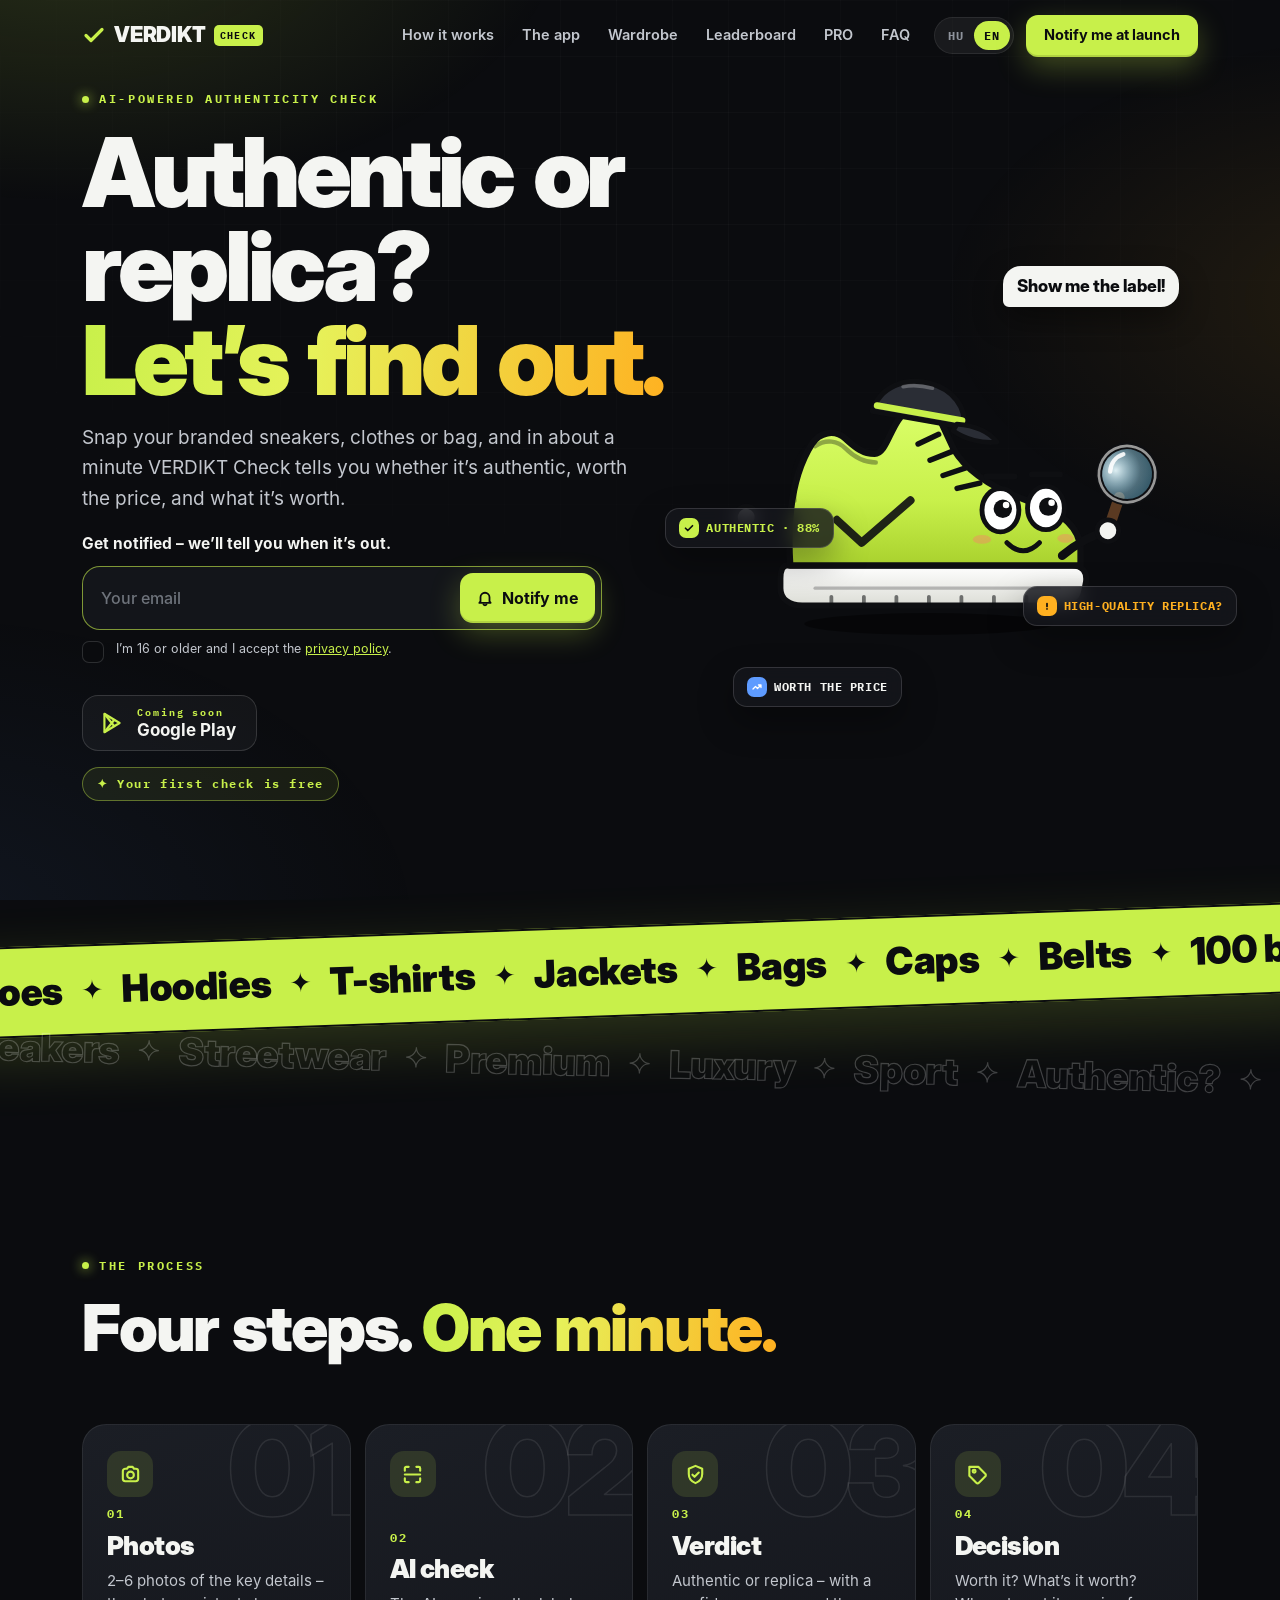
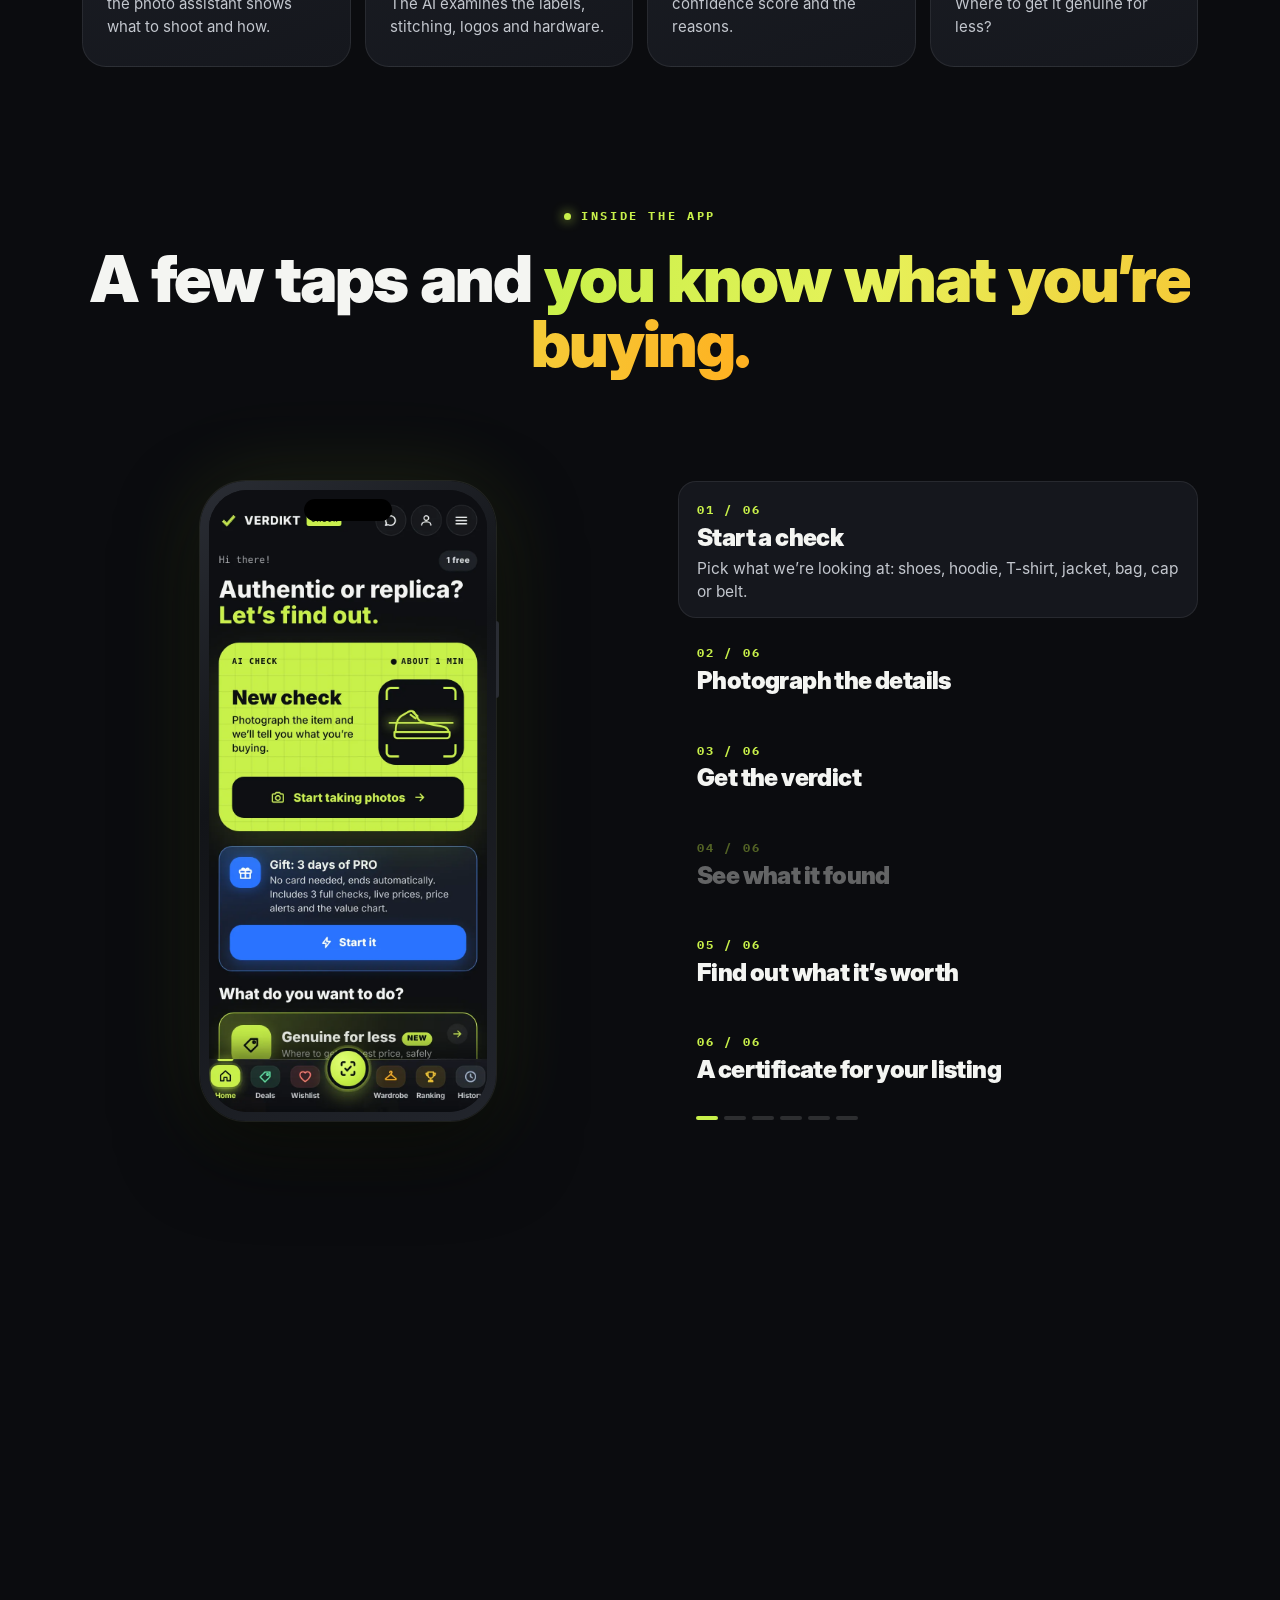
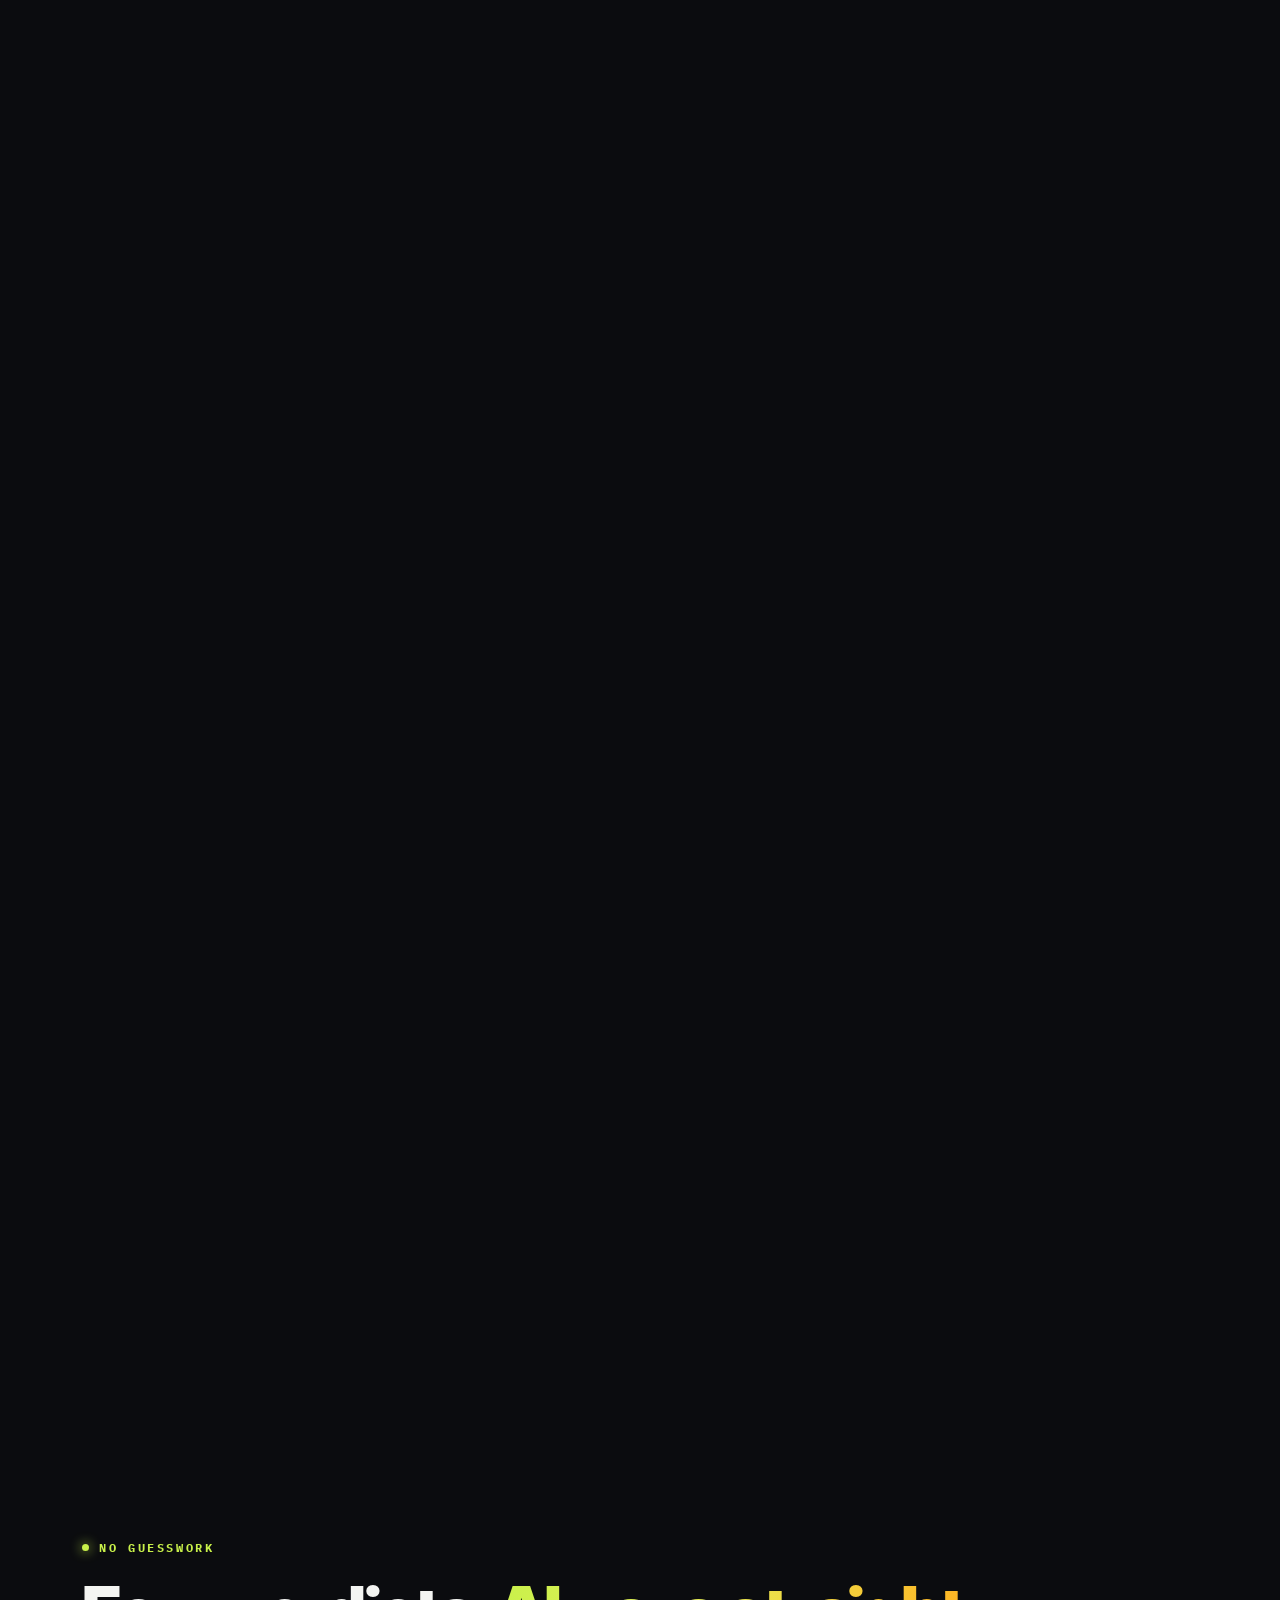
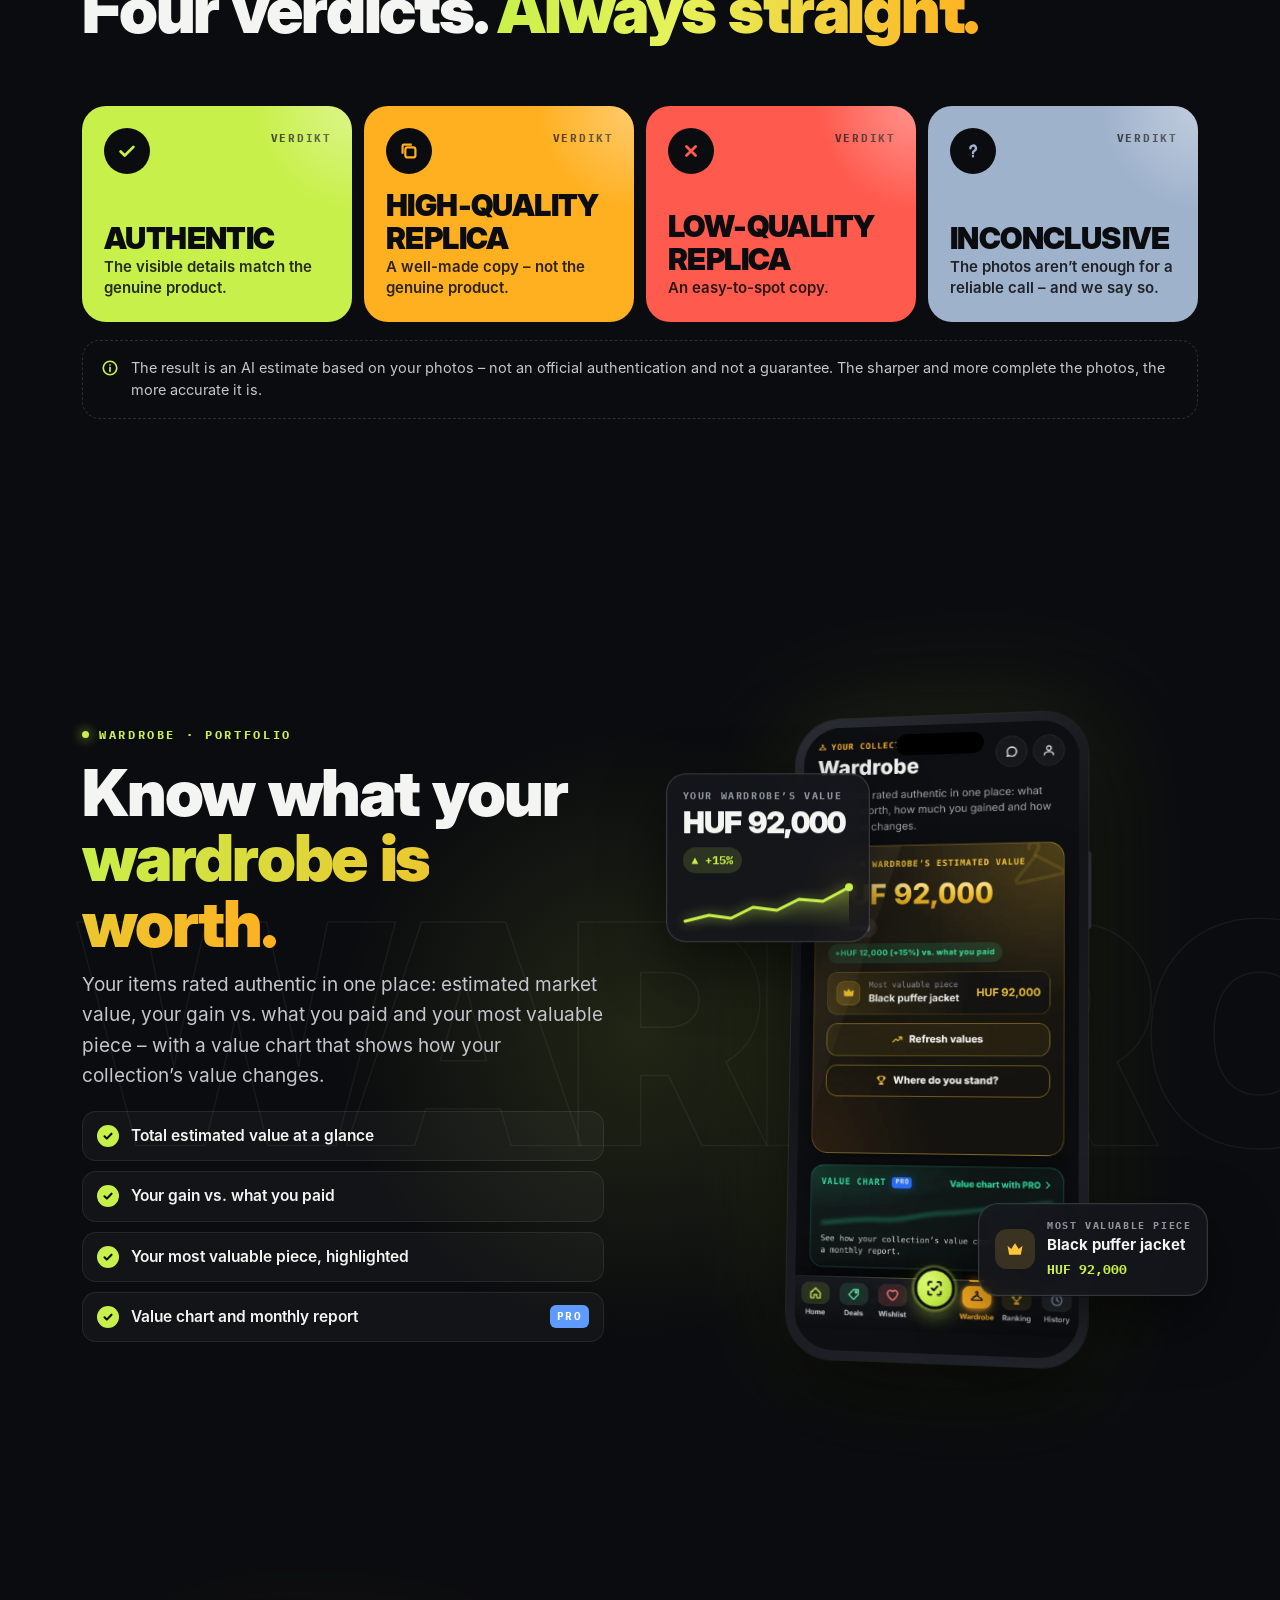
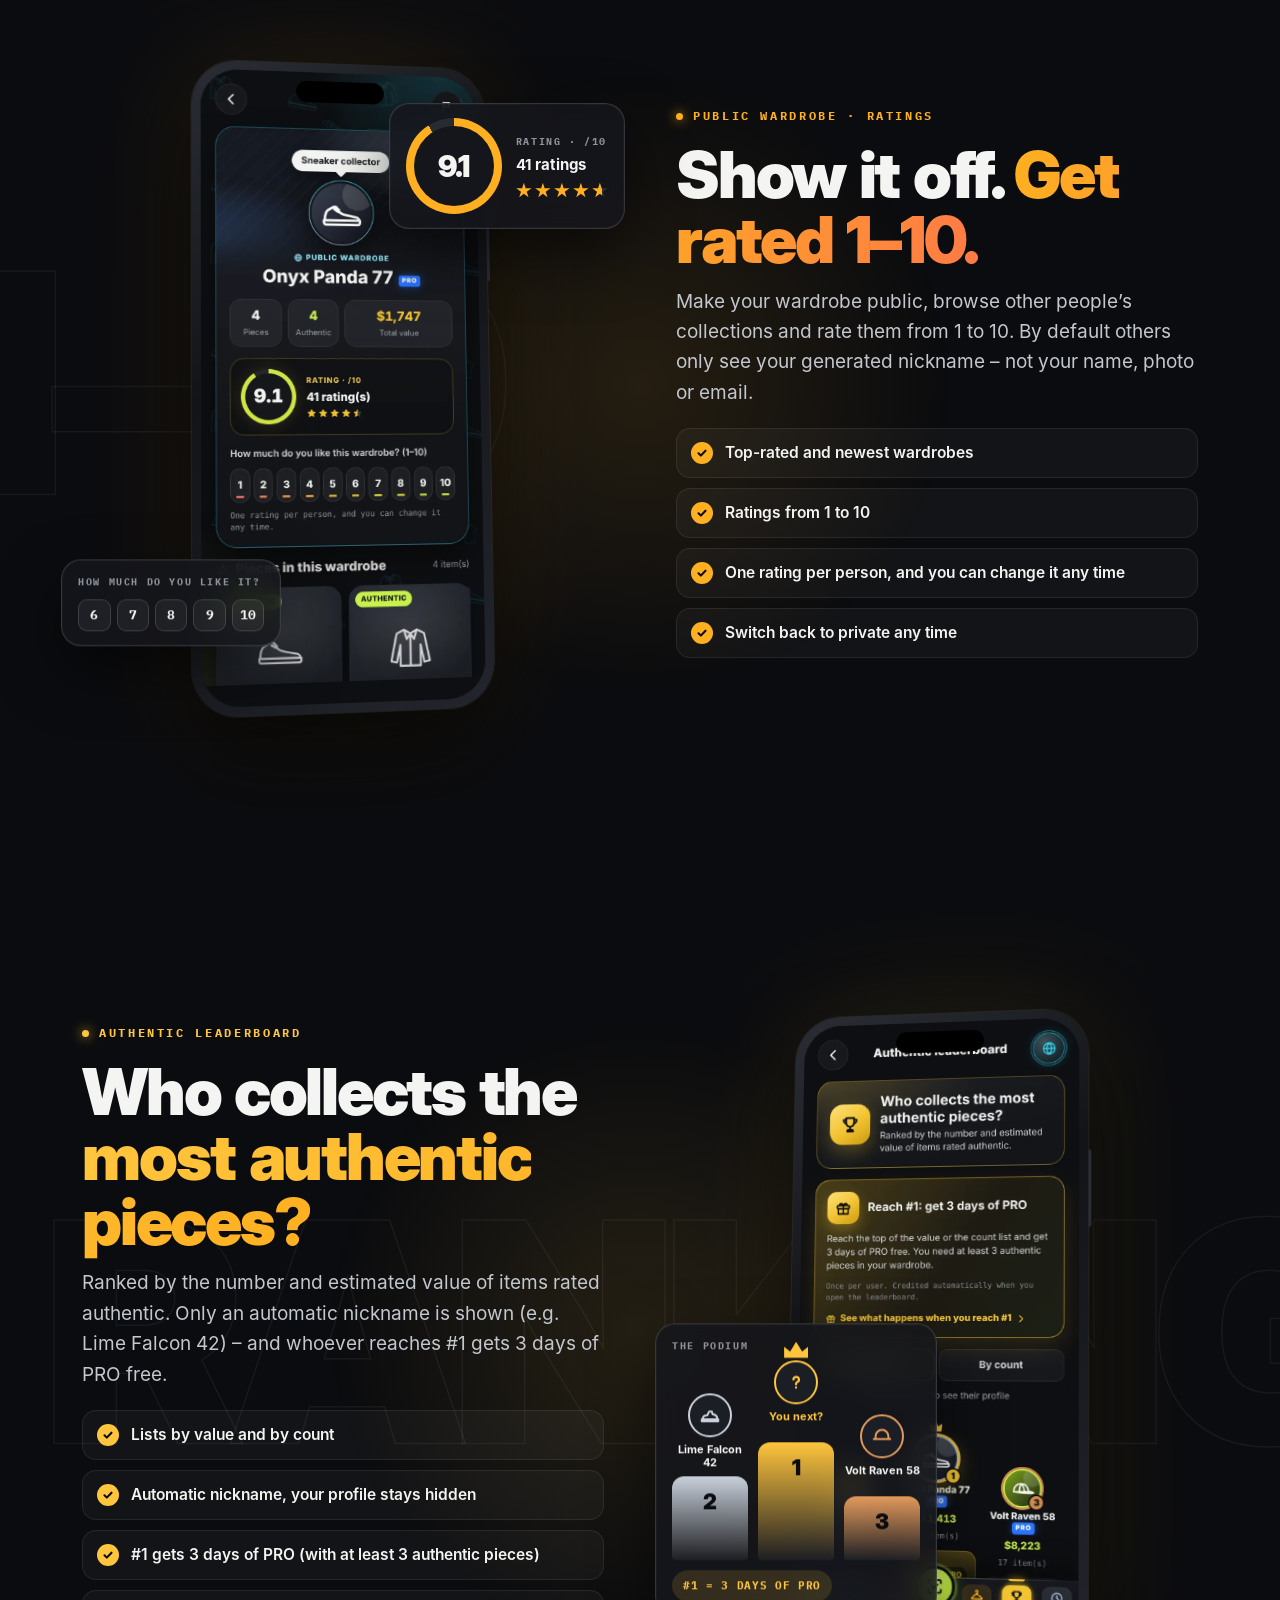
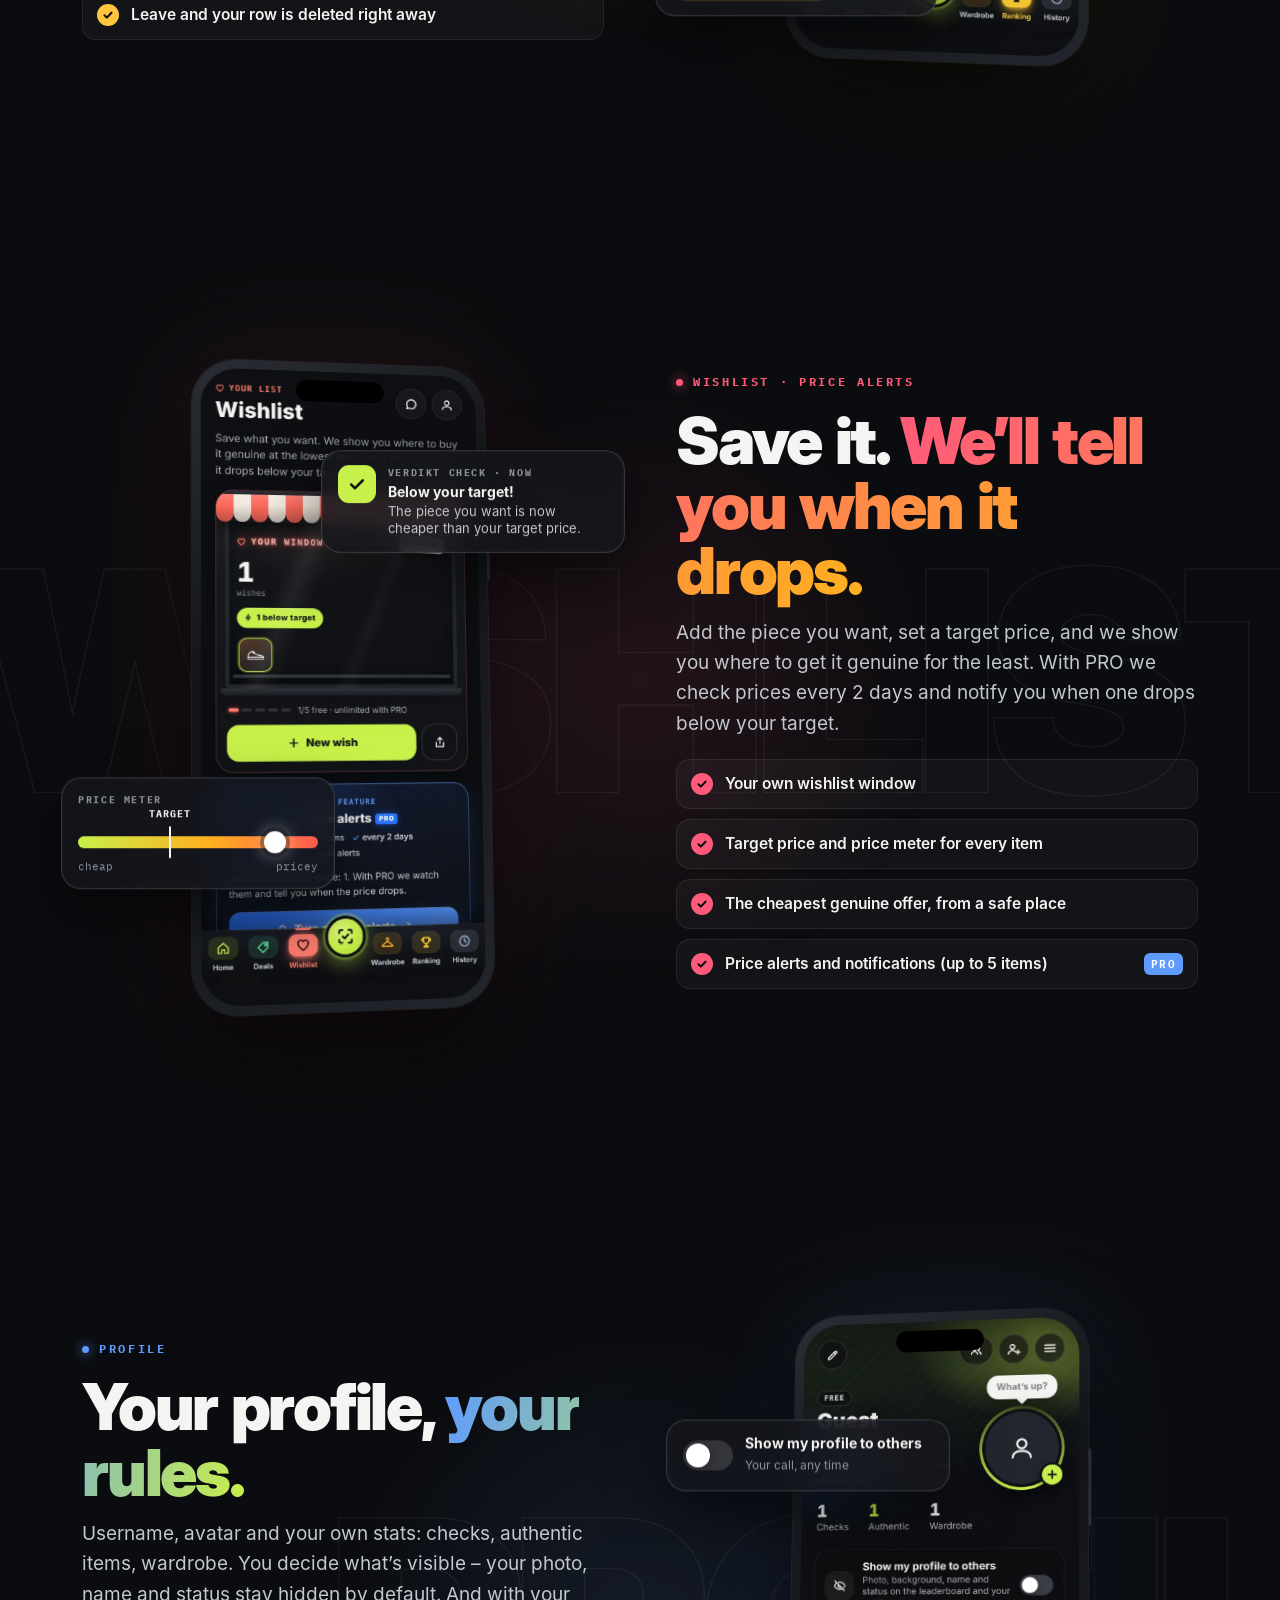
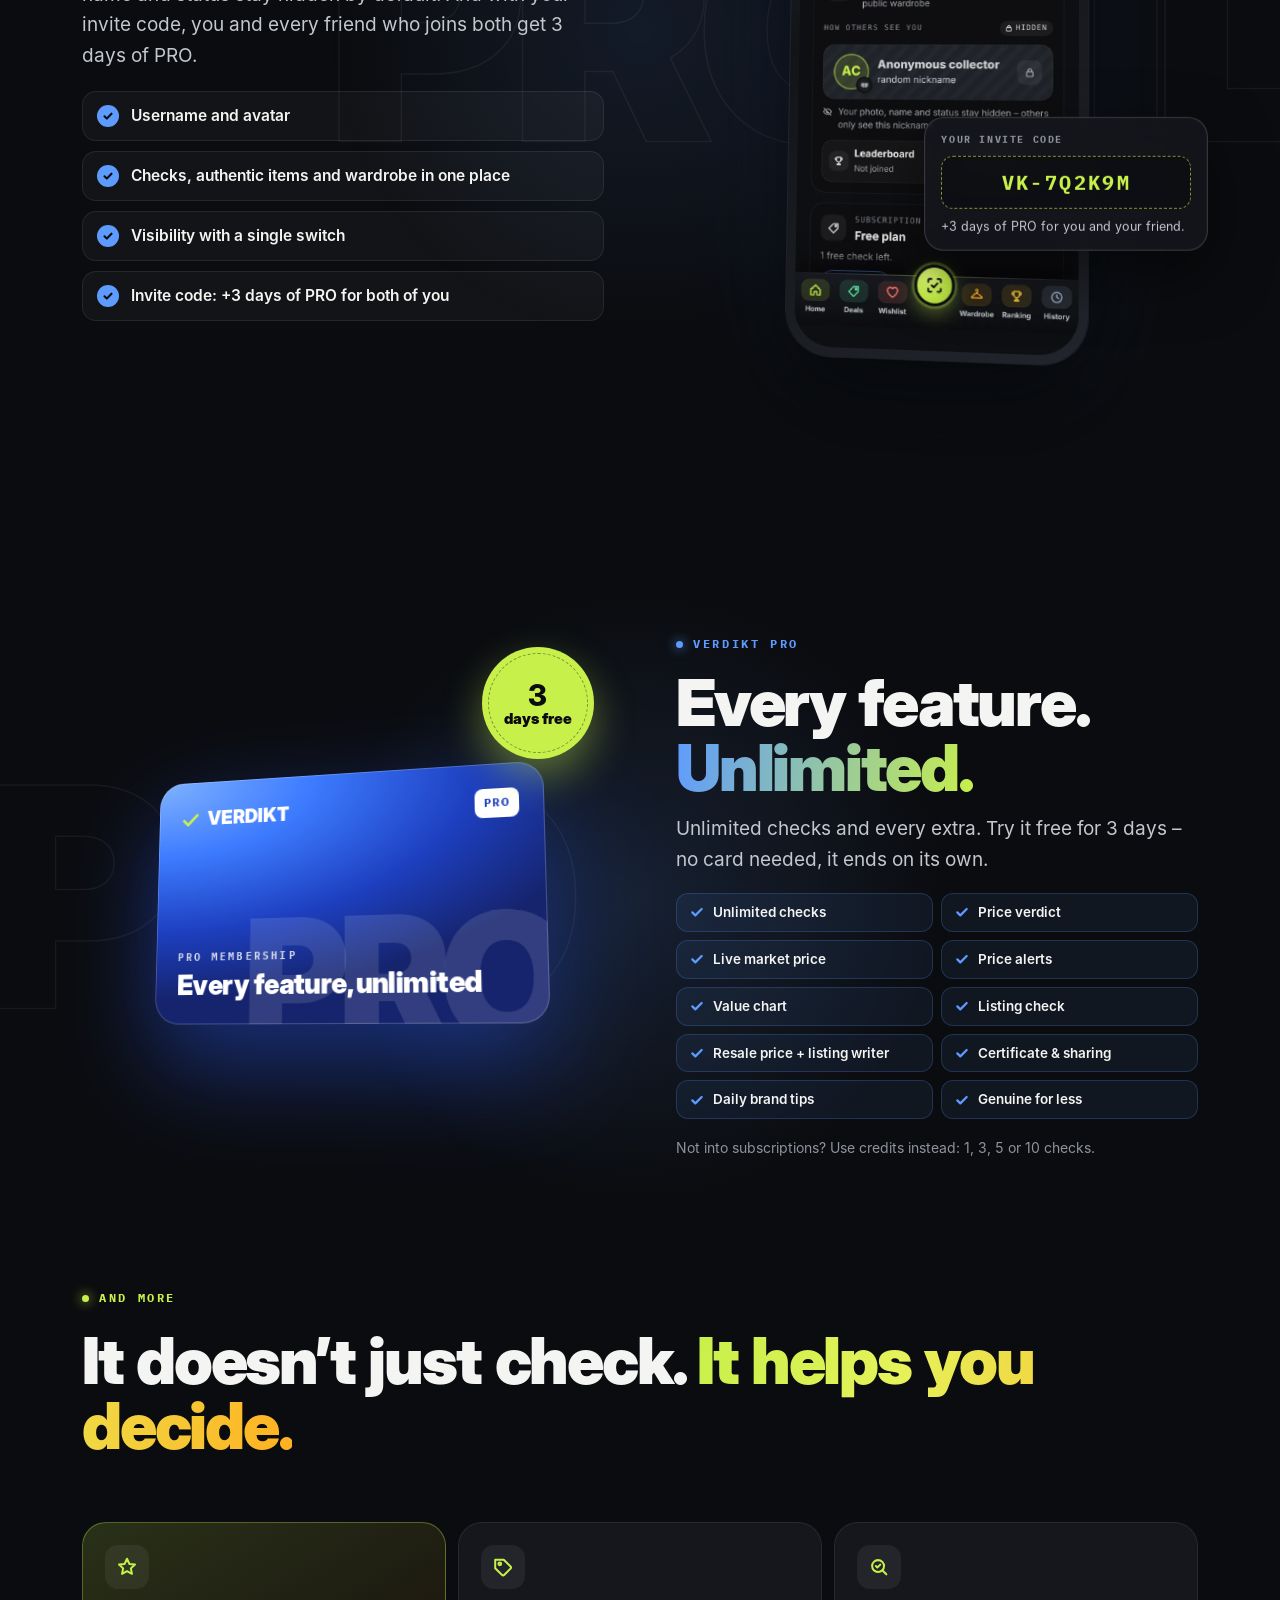
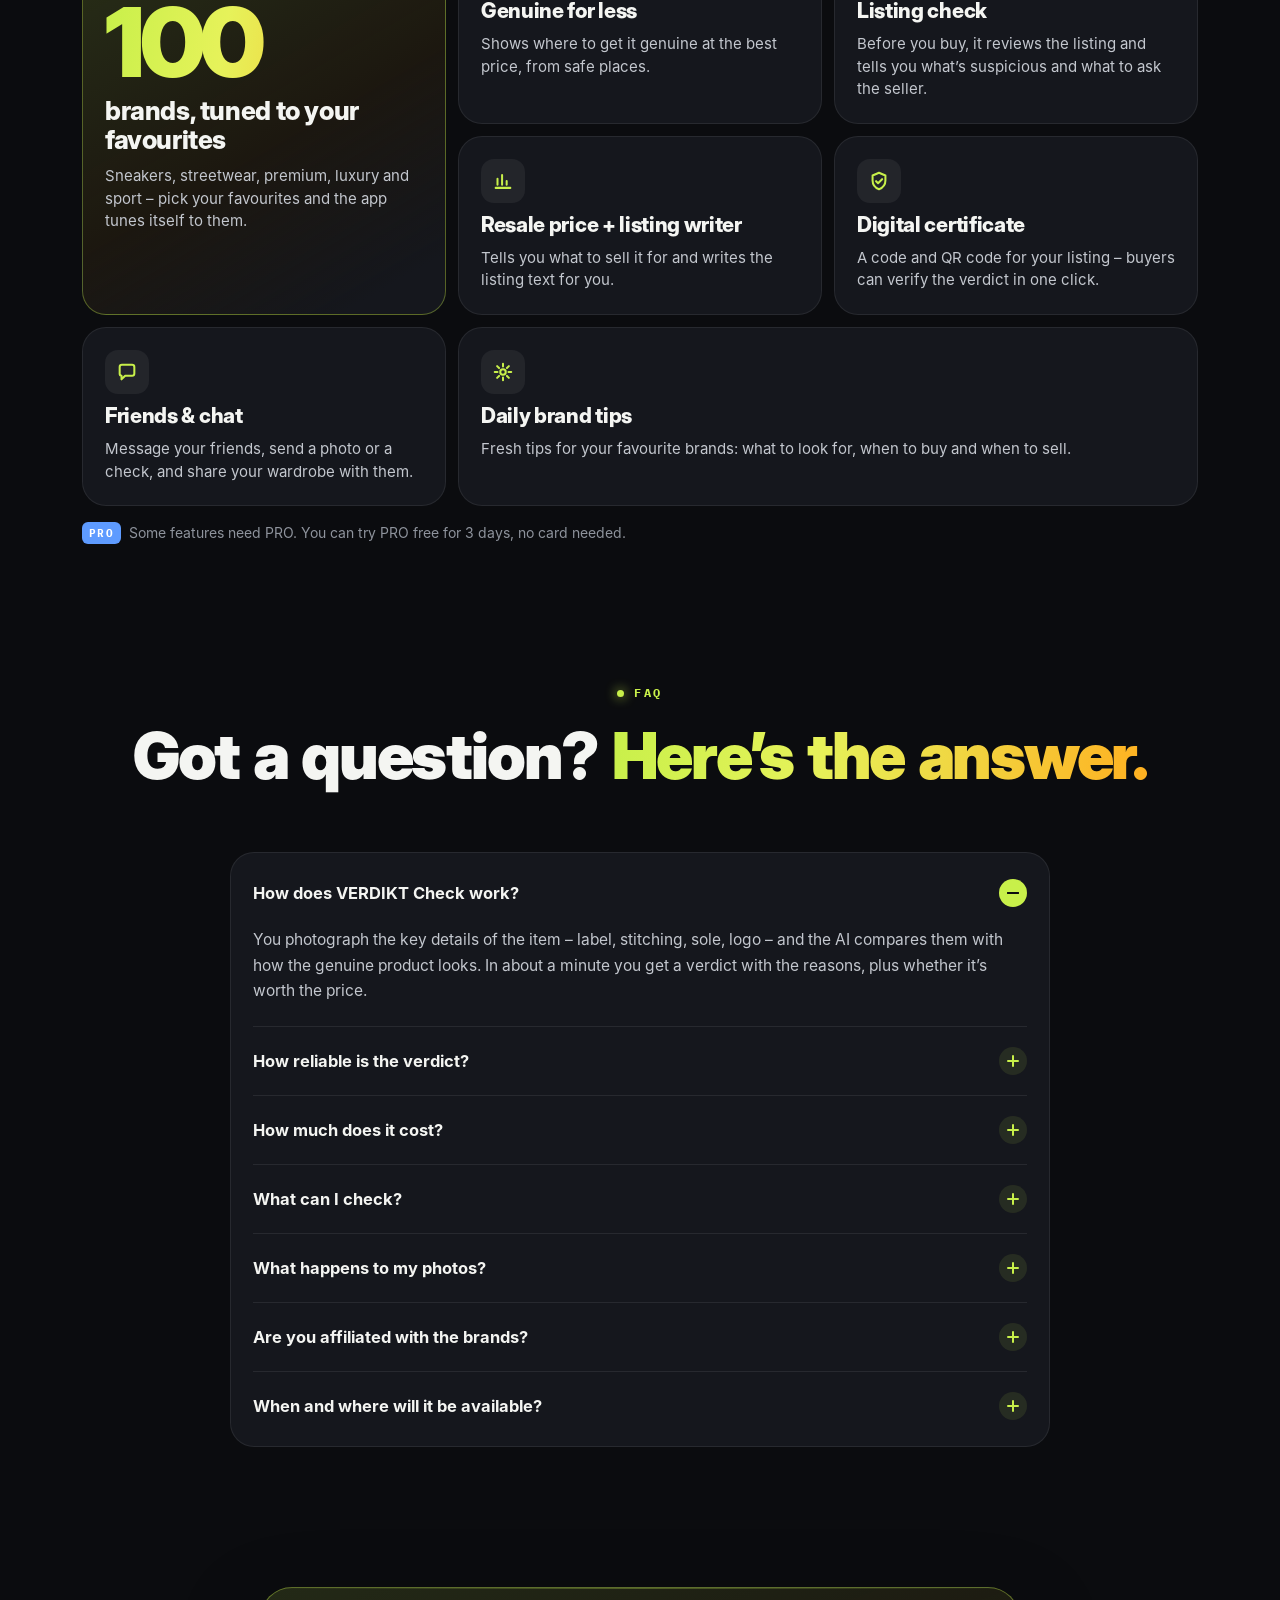
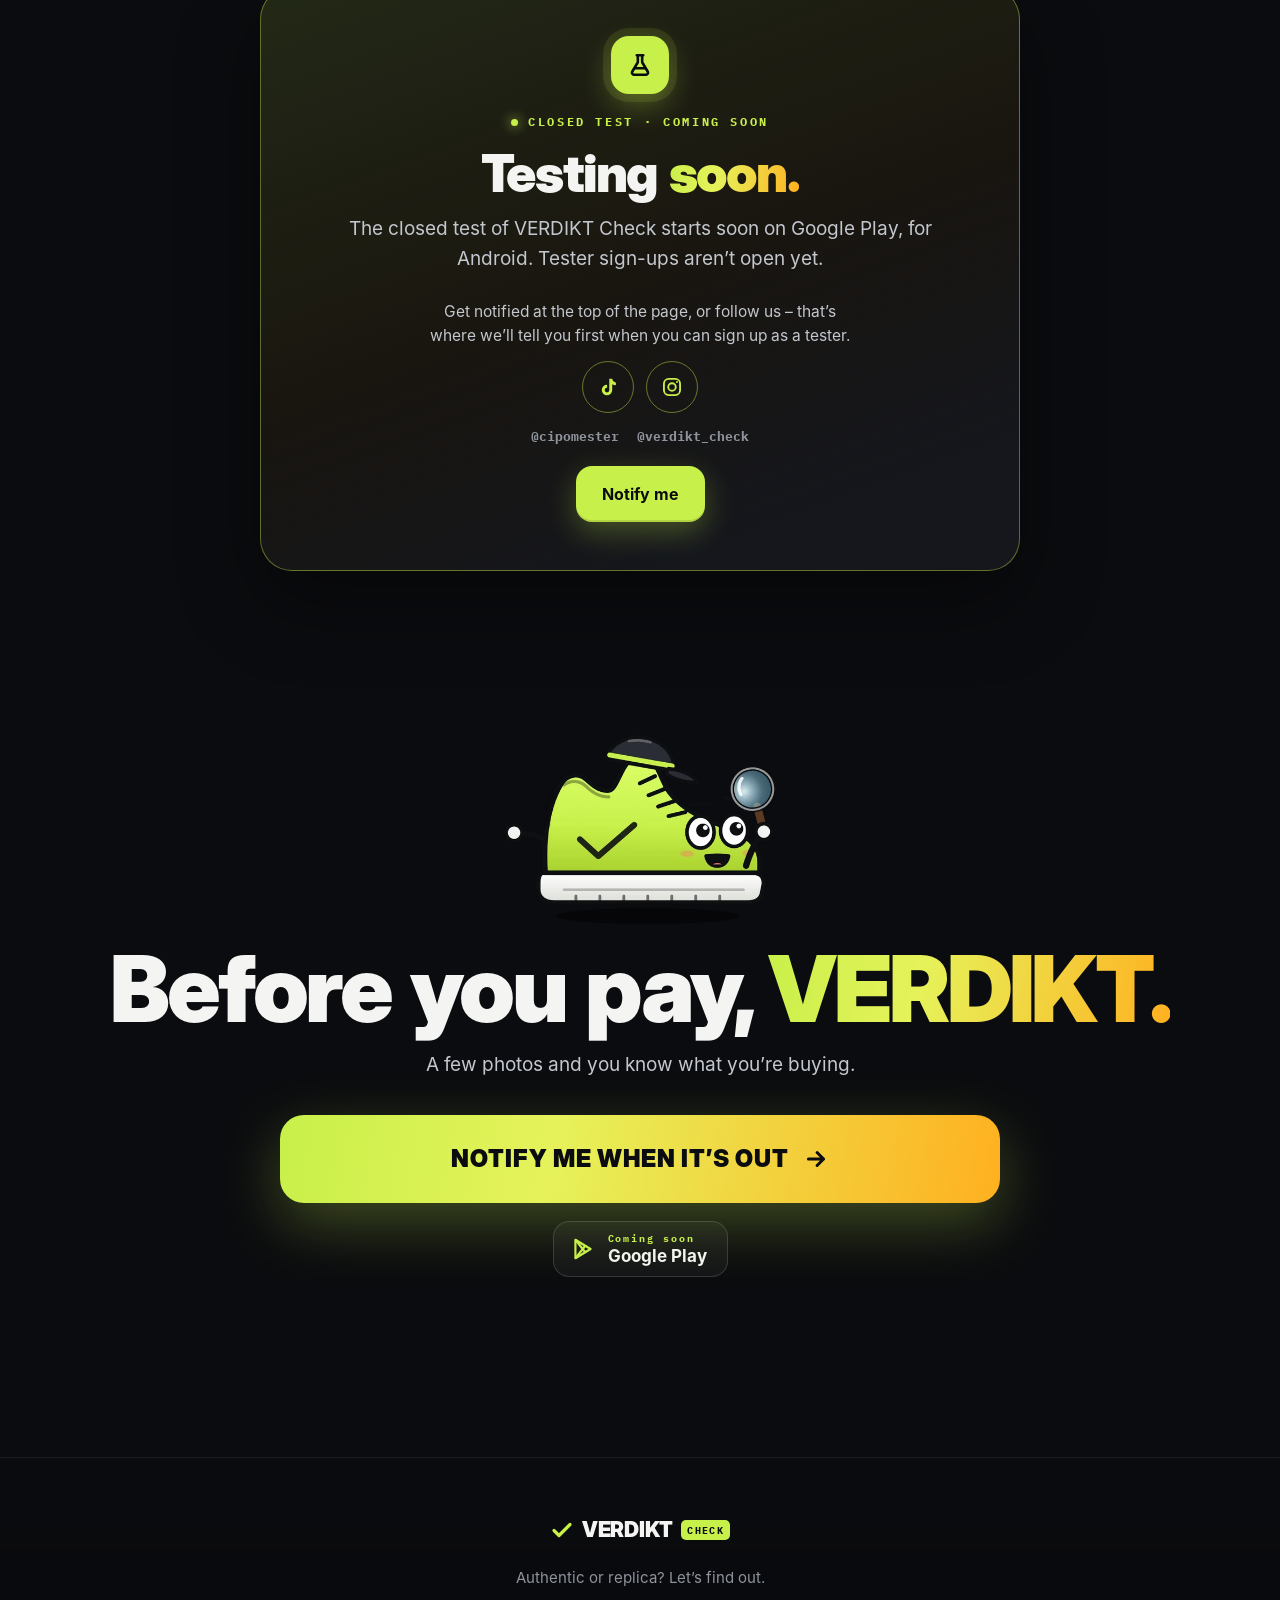
==== commit 23734c77: "Tester application page (closed for now); privacy policy updated" ====
--- a/index.html
+++ b/index.html
@@ -97,7 +97,7 @@
         <p class="msg" id="hsu-msg" role="status" aria-live="polite"></p>
       </form>
       <p class="hsu-done" id="hsu-done" hidden><svg viewBox="0 0 24 24" fill="none" stroke="currentColor" stroke-width="3" stroke-linecap="round" stroke-linejoin="round" aria-hidden="true"><path d="M5 12.5l4.5 4.5L19 7.5"/></svg><span data-i18n="h_done">Feliratkoztál! Szólunk, amint letölthető.</span></p>
-      <a class="hsu-alt" href="#beta"><svg viewBox="0 0 24 24" fill="none" stroke="currentColor" stroke-width="2.2" stroke-linecap="round" stroke-linejoin="round" aria-hidden="true"><path d="M9 3h6M10 3v6.5L4.8 18.2A1.9 1.9 0 0 0 6.4 21h11.2a1.9 1.9 0 0 0 1.6-2.8L14 9.5V3"/><path d="M7.5 15h9"/></svg><span data-i18n="h_alt">Vagy legyél tesztelő, és próbáld ki elsőként</span><b aria-hidden="true">→</b></a>
+      <a class="hsu-alt" href="tesztelo.html"><svg viewBox="0 0 24 24" fill="none" stroke="currentColor" stroke-width="2.2" stroke-linecap="round" stroke-linejoin="round" aria-hidden="true"><path d="M9 3h6M10 3v6.5L4.8 18.2A1.9 1.9 0 0 0 6.4 21h11.2a1.9 1.9 0 0 0 1.6-2.8L14 9.5V3"/><path d="M7.5 15h9"/></svg><span data-i18n="h_alt">Vagy legyél tesztelő, és próbáld ki elsőként</span><b aria-hidden="true">→</b></a>
       <span class="pill rv d3" data-i18n="free">✦ Az első ellenőrzés ingyenes</span>
       <div class="cue rv d3" aria-hidden="true"><span></span></div>
     </div>
@@ -363,23 +363,17 @@
       <span class="kicker" data-i18n="b_k">Zárt teszt · Android</span>
       <h2 class="h2" data-i18n-html="b_t">Próbáld ki <span class="grad">elsőként.</span></h2>
       <p class="lead" data-i18n="b_lead">A VERDIKT Check most zárt tesztben van a Google Play-en. Add meg a Google-fiókod e-mail-címét (amivel a Play Áruházat használod), és küldjük a meghívót.</p>
-      <form class="su" id="su" novalidate>
-        <div class="su-row">
-          <label class="sr" for="su-email" data-i18n="b_label">E-mail-cím</label>
-          <input id="su-email" type="email" name="email" autocomplete="email" inputmode="email" required maxlength="254" placeholder="pelda@gmail.com" data-i18n-ph="b_ph">
-          <button class="btn btn-lime" type="submit" id="su-btn"><span data-i18n="b_btn">Jelentkezem</span><svg viewBox="0 0 24 24" fill="none" stroke="currentColor" stroke-width="2.4" stroke-linecap="round" stroke-linejoin="round" aria-hidden="true"><path d="M4 12l16-8-6 16-2.5-6.5z"/></svg></button>
-        </div>
-        <input class="hp" type="text" name="company" tabindex="-1" autocomplete="off" aria-hidden="true">
-        <label class="ok"><input type="checkbox" id="su-ok" required><span data-i18n-html="b_ok">Elmúltam 16 éves, és elfogadom az <a href="privacy.html" target="_blank" rel="noopener">adatkezelési tájékoztatót</a>.</span></label>
-        <p class="msg" id="su-msg" role="status" aria-live="polite"></p>
-        <p class="fine" data-i18n="b_fine">Androidos telefon kell hozzá. Spamet nem küldünk – a címedet csak a meghívóhoz használjuk.</p>
-      </form>
+      <div class="beta-go" id="beta-go">
+        <ul class="beta-req">
+          <li><svg viewBox="0 0 24 24" fill="none" stroke="currentColor" stroke-width="3.2" stroke-linecap="round" stroke-linejoin="round" aria-hidden="true"><path d="M5 12.5l4.5 4.5L19 7.5"/></svg><span data-i18n="b_r1">Androidos telefon</span></li>
+          <li><svg viewBox="0 0 24 24" fill="none" stroke="currentColor" stroke-width="3.2" stroke-linecap="round" stroke-linejoin="round" aria-hidden="true"><path d="M5 12.5l4.5 4.5L19 7.5"/></svg><span data-i18n="b_r2">Google-fiók (Gmail)</span></li>
+          <li><svg viewBox="0 0 24 24" fill="none" stroke="currentColor" stroke-width="3.2" stroke-linecap="round" stroke-linejoin="round" aria-hidden="true"><path d="M5 12.5l4.5 4.5L19 7.5"/></svg><span data-i18n="b_r3">14 nap tesztelés</span></li>
+          <li><svg viewBox="0 0 24 24" fill="none" stroke="currentColor" stroke-width="3.2" stroke-linecap="round" stroke-linejoin="round" aria-hidden="true"><path d="M5 12.5l4.5 4.5L19 7.5"/></svg><span data-i18n="b_r4">1 hónap PRO ajándék</span></li>
+        </ul>
+        <a class="btn btn-lime" href="tesztelo.html"><span data-i18n="b_go">Jelentkezem tesztelőnek</span><svg viewBox="0 0 24 24" fill="none" stroke="currentColor" stroke-width="2.6" stroke-linecap="round" stroke-linejoin="round" aria-hidden="true"><path d="M5 12h14M13 6l6 6-6 6"/></svg></a>
+        <p class="fine" data-i18n="b_go_s">Rövid jelentkezési lap – kb. egy perc.</p>
+      </div>
 <div class="soon" id="su-soon"><p class="soon-t" data-i18n="soon_follow">Kövess minket – ott szólunk elsőként, amikor indul a jelentkezés.</p><div class="soc"><a href="https://www.tiktok.com/@cipomester" target="_blank" rel="noopener" aria-label="TikTok"><svg viewBox="0 0 24 24" fill="currentColor" aria-hidden="true"><path d="M16.6 3c.4 2.2 1.8 3.7 4 4v3.2a8 8 0 0 1-4-1.2v6.3A5.7 5.7 0 1 1 11 9.6v3.3a2.5 2.5 0 1 0 2.4 2.5V3h3.2z"/></svg></a><a href="https://www.instagram.com/verdikt_check" target="_blank" rel="noopener" aria-label="Instagram"><svg viewBox="0 0 24 24" fill="none" stroke="currentColor" stroke-width="2" aria-hidden="true"><rect x="3.2" y="3.2" width="17.6" height="17.6" rx="5.2"/><circle cx="12" cy="12" r="4.1"/><circle cx="17.4" cy="6.6" r="1.1" fill="currentColor" stroke="none"/></svg></a></div><div class="soon-h"><span>@cipomester</span><span>@verdikt_check</span></div><a class="btn btn-lime soon-cta" href="#hsu" data-i18n="soon_cta">Kérek értesítést</a></div>
-      <div class="done" id="su-done">
-        <img src="img/verdi-wink.webp" alt="" width="360" height="227" loading="lazy">
-        <b data-i18n="b_done">Megvagy!</b>
-        <p data-i18n="b_done_s">Hamarosan küldjük a meghívót a megadott címre.</p>
-      </div>
     </div>
   </div>
 </section>
@@ -390,7 +384,7 @@
     <img class="final-verdi rv" src="img/verdi-point.webp" alt="" width="520" height="366" loading="lazy">
     <h2 class="h2 rv d1" data-i18n-html="fin_t">Mielőtt fizetsz, <span class="grad">VERDIKT.</span></h2>
     <p class="lead rv d2" data-i18n="fin_s">Pár fotó, és tudod, mit veszel.</p>
-    <a class="mega rv d3" href="#beta"><span data-i18n="fin_btn">Legyél tesztelő – próbáld ki elsőként</span><svg viewBox="0 0 24 24" fill="none" stroke="currentColor" stroke-width="2.8" stroke-linecap="round" stroke-linejoin="round" aria-hidden="true"><path d="M5 12h14M13 6l6 6-6 6"/></svg></a>
+    <a class="mega rv d3" href="tesztelo.html"><span data-i18n="fin_btn">Legyél tesztelő – próbáld ki elsőként</span><svg viewBox="0 0 24 24" fill="none" stroke="currentColor" stroke-width="2.8" stroke-linecap="round" stroke-linejoin="round" aria-hidden="true"><path d="M5 12h14M13 6l6 6-6 6"/></svg></a>
     <span class="store rv d3" aria-label="Google Play – hamarosan"><svg viewBox="0 0 24 24" fill="none" stroke="#C8F04A" stroke-width="2" stroke-linejoin="round" aria-hidden="true"><path d="M5 3.5l14 8.5-14 8.5z"/><path d="M5 3.5l9.5 12M5 20.5L14.5 8.5"/></svg><span><small data-i18n="soon">Hamarosan</small><b>Google Play</b></span></span>
   </div>
 </section>
--- a/assets/site.css
+++ b/assets/site.css
@@ -511,3 +511,90 @@
 .notify-mode.beta-closed .hero-copy .hsu-alt{display:none}
 .soon-cta{display:none}
 .notify-mode .soon .soon-cta{display:inline-flex;margin-top:6px}
+
+/* ============ Tester application page (tesztelo.html) ============ */
+.btn-ghost{background:rgba(255,255,255,.05);color:var(--fg);border:1.5px solid var(--line2)}
+.btn-ghost:hover{background:rgba(255,255,255,.1)}
+.tp-home{display:inline-flex;align-items:center;gap:7px;height:40px;padding:0 14px;border-radius:999px;border:1px solid var(--line2);text-decoration:none;font-weight:600;font-size:14px;color:var(--fg2);transition:background .2s,color .2s}
+.tp-home:hover{background:rgba(255,255,255,.06);color:var(--fg)}
+.tp-home svg{width:16px;height:16px;flex-shrink:0}
+@media (max-width:480px){.tp-home{width:42px;height:42px;padding:0;justify-content:center}.tp-home span{display:none}.tpage .hdr .wrap{gap:10px}}
+.tp{padding:calc(var(--hdr) + clamp(28px,6vw,64px)) 0 clamp(56px,9vw,110px)}
+.tp-grid{display:grid;gap:clamp(28px,5vw,56px);align-items:start}
+.tp-h{font-family:var(--f-d);font-weight:900;font-size:clamp(40px,9vw,76px);line-height:1;letter-spacing:-.04em;margin:16px 0 18px;word-spacing:.04em}
+.tp-h .grad{display:inline}
+.tp-intro .lead{max-width:540px}
+.tp-jump{margin-top:22px;height:52px}
+.tp-jump svg{width:18px;height:18px}
+.tp-perks{display:grid;gap:10px;margin-top:30px}
+.perk{display:flex;gap:14px;align-items:center;padding:14px 16px;border-radius:18px;background:var(--card);border:1px solid var(--line)}
+.perk i{width:42px;height:42px;flex-shrink:0;border-radius:13px;display:grid;place-items:center;background:rgba(200,240,74,.12);color:var(--lime)}
+.perk i svg{width:21px;height:21px}
+.perk b{display:block;font-weight:800;font-size:15.5px}
+.perk span{color:var(--fg2);font-size:14px}
+.tp-req{margin-top:30px;padding:22px 20px;border-radius:24px;background:linear-gradient(160deg,rgba(255,255,255,.04),rgba(255,255,255,.01));border:1px solid var(--line)}
+.tp-req h2,.tp-steps h2{font-family:var(--f-d);font-weight:900;font-size:24px;letter-spacing:-.02em;margin-bottom:14px}
+.tp-req ul{list-style:none;display:grid;gap:14px}
+.tp-req li{position:relative;padding-left:34px}
+.tp-req li::before{content:'';position:absolute;left:0;top:1px;width:22px;height:22px;border-radius:7px;background:var(--lime) url("data:image/svg+xml,%3Csvg xmlns='http://www.w3.org/2000/svg' viewBox='0 0 24 24' fill='none' stroke='%230B0C0F' stroke-width='3.4' stroke-linecap='round' stroke-linejoin='round'%3E%3Cpath d='M5 12.5l4.5 4.5L19 7.5'/%3E%3C/svg%3E") center/14px no-repeat}
+.tp-req b{display:block;font-weight:700;font-size:15.5px}
+.tp-req span{display:block;color:var(--fg2);font-size:14px;line-height:1.5}
+.tp-card{position:relative;padding:clamp(22px,4.5vw,36px);border-radius:30px;background:linear-gradient(165deg,rgba(200,240,74,.12),rgba(255,176,32,.05) 45%,var(--card) 80%);border:1.5px solid rgba(200,240,74,.42);box-shadow:0 30px 80px rgba(0,0,0,.4);scroll-margin-top:calc(var(--hdr) + 14px)}
+.tp-card::before{content:'';position:absolute;inset:-1px;border-radius:inherit;pointer-events:none;background:linear-gradient(90deg,transparent,rgba(200,240,74,.6),transparent) top/100% 1.5px no-repeat;animation:sweep 4s linear infinite}
+form.su.tf{margin-top:0;gap:16px}
+.tf-head{display:flex;align-items:center;gap:12px;margin-bottom:2px}
+.tf-n{font-family:var(--f-m);font-weight:700;font-size:12px;letter-spacing:.12em;color:var(--ink);background:var(--lime);padding:5px 8px;border-radius:8px}
+.tf-head h2{font-family:var(--f-d);font-weight:900;font-size:26px;letter-spacing:-.02em}
+.fld{display:flex;flex-direction:column;gap:7px}
+.fld>span{font-weight:700;font-size:14.5px;color:var(--fg)}
+.fld>span i{font-style:normal;font-weight:500;color:var(--muted)}
+.fld small{color:var(--muted);font-size:13px;line-height:1.4}
+.tf input[type=text],.tf input[type=email],.tf select{width:100%;height:54px;border-radius:15px;border:1.5px solid var(--line2);background:rgba(11,12,15,.7);color:var(--fg);font:500 16.5px var(--f-b);padding:0 16px;transition:border-color .2s,box-shadow .2s}
+.tf input::placeholder{color:#6E737B}
+.tf input:focus,.tf select:focus{outline:0;border-color:var(--lime);box-shadow:0 0 0 4px rgba(200,240,74,.15)}
+.tf select{appearance:none;-webkit-appearance:none;padding:0 28px 0 12px;color:#8B9099;cursor:pointer;background:rgba(11,12,15,.7) url("data:image/svg+xml,%3Csvg xmlns='http://www.w3.org/2000/svg' viewBox='0 0 24 24' fill='none' stroke='%23C8F04A' stroke-width='2.6' stroke-linecap='round' stroke-linejoin='round'%3E%3Cpath d='M6 9l6 6 6-6'/%3E%3C/svg%3E") right 9px center/15px no-repeat}
+.tf select.set{color:var(--fg)}
+.tf select option{background:#15171D;color:var(--fg)}
+.dob{display:grid;grid-template-columns:minmax(92px,1fr) minmax(0,1.5fr) minmax(70px,.85fr);gap:8px}
+.age{align-self:flex-start;font-style:normal;font-weight:700;font-size:13.5px;color:var(--lime);background:rgba(200,240,74,.12);border:1px solid rgba(200,240,74,.4);padding:4px 11px;border-radius:999px;animation:agePop .35s cubic-bezier(.2,.9,.3,1.4)}
+.age.young{color:#FF8A80;background:rgba(255,90,78,.12);border-color:rgba(255,90,78,.45)}
+@keyframes agePop{from{transform:scale(.6);opacity:0}to{transform:none;opacity:1}}
+.tf .bad,.tf label.ok input.bad{border-color:#FF6B5E!important;box-shadow:0 0 0 4px rgba(255,90,78,.15)!important}
+.tf-checks{display:flex;flex-direction:column;gap:12px;padding:16px;border-radius:18px;background:rgba(11,12,15,.45);border:1px solid var(--line)}
+.tf .btn{height:58px;width:100%}
+.tf .btn svg{width:19px;height:19px}
+.tf .msg{min-height:0;margin:0}
+.tf .msg:empty{display:none}
+.tf-done,.tf-closed{display:flex;flex-direction:column;align-items:center;text-align:center;gap:12px;padding:10px 0}
+.tf-done[hidden],.tf-closed[hidden],.tf[hidden]{display:none}
+.tf-done img{width:190px;height:auto}
+.tf-done b,.tf-closed b{font-family:var(--f-d);font-weight:900;font-size:30px;letter-spacing:-.02em;line-height:1.1}
+.tf-done p,.tf-closed p{color:var(--fg2);max-width:380px}
+.tf-done .btn,.tf-closed .btn{margin-top:6px}
+.tf-closed .bell{width:58px;height:58px;border-radius:18px;display:grid;place-items:center;background:var(--lime);color:var(--ink);box-shadow:0 0 0 8px rgba(200,240,74,.1),0 12px 30px rgba(200,240,74,.3)}
+.tf-closed .bell svg{width:26px;height:26px}
+.tp-steps ol{list-style:none;display:grid;gap:12px}
+.tp-steps li{position:relative;padding:18px 18px 18px 66px;border-radius:20px;background:var(--card);border:1px solid var(--line)}
+.tp-steps li span{position:absolute;left:18px;top:18px;width:34px;height:34px;border-radius:11px;display:grid;place-items:center;font-family:var(--f-d);font-weight:900;font-size:17px;background:rgba(200,240,74,.12);color:var(--lime);border:1px solid rgba(200,240,74,.35)}
+.tp-steps li b{display:block;font-weight:800;font-size:16px}
+.tp-steps li p{color:var(--fg2);font-size:14.5px;margin-top:2px}
+.tp-closed .tp-jump{display:none}
+@media (min-width:980px){
+  .tp-grid{grid-template-columns:1.05fr .95fr;grid-template-areas:"intro card" "steps card"}
+  .tp-intro{grid-area:intro}.tp-card{grid-area:card;position:sticky;top:calc(var(--hdr) + 20px)}.tp-steps{grid-area:steps}
+  .tp-jump{display:none}
+  .tp-perks{grid-template-columns:repeat(3,1fr)}
+  .perk{flex-direction:column;align-items:flex-start;gap:10px}
+  .tp-steps ol{grid-template-columns:repeat(3,1fr)}
+  .tp-steps li{padding:60px 18px 18px}
+}
+
+/* Homepage tester box: requirements and a button to the application page */
+.beta-go{display:flex;flex-direction:column;align-items:center;gap:18px;margin-top:26px}
+.beta-req{list-style:none;display:flex;flex-wrap:wrap;justify-content:center;gap:8px}
+.beta-req li{display:inline-flex;align-items:center;gap:7px;padding:8px 13px;border-radius:999px;background:rgba(11,12,15,.55);border:1px solid var(--line2);font-weight:600;font-size:14px;color:var(--fg)}
+.beta-req svg{width:15px;height:15px;color:var(--lime)}
+.beta-go .btn{height:58px;padding:0 30px}
+.beta-go .btn svg{width:18px;height:18px}
+.beta-go .fine{font-size:13px;color:var(--muted)}
+.beta-closed .beta .beta-go{display:none}
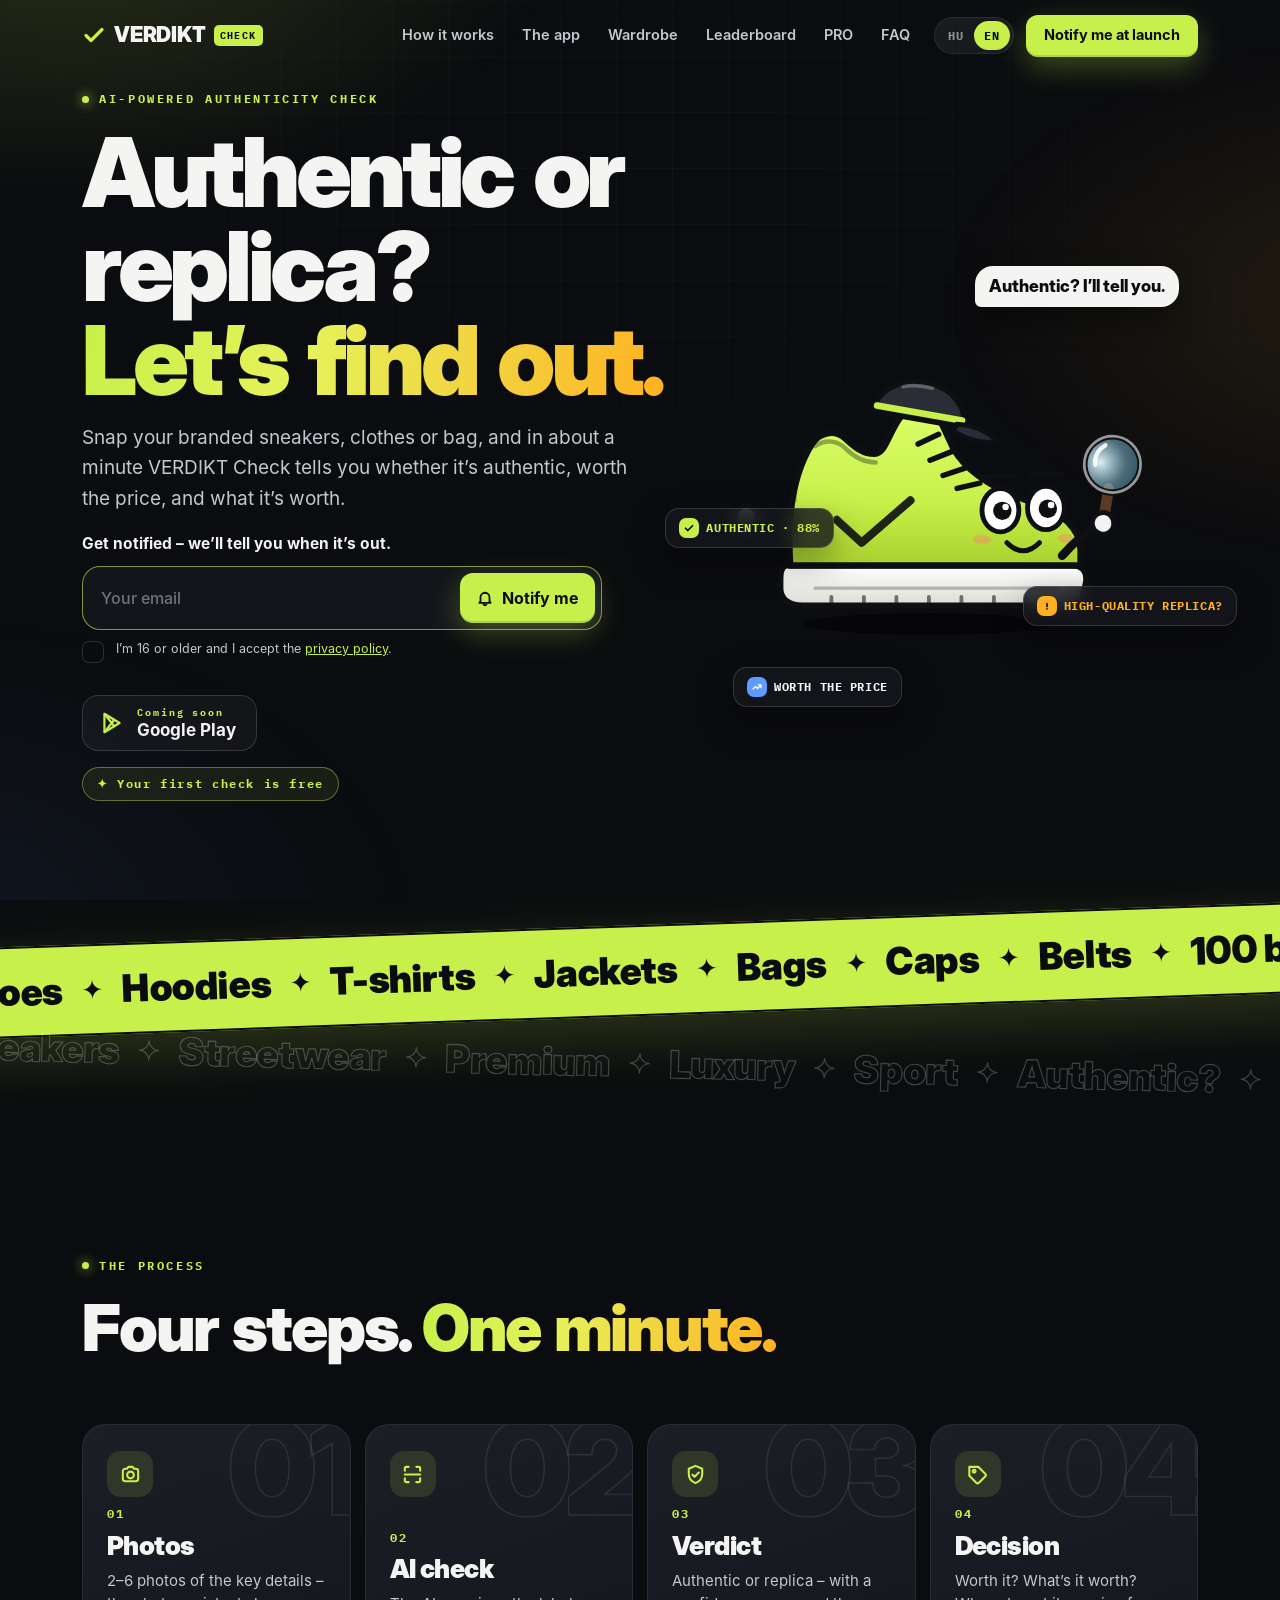
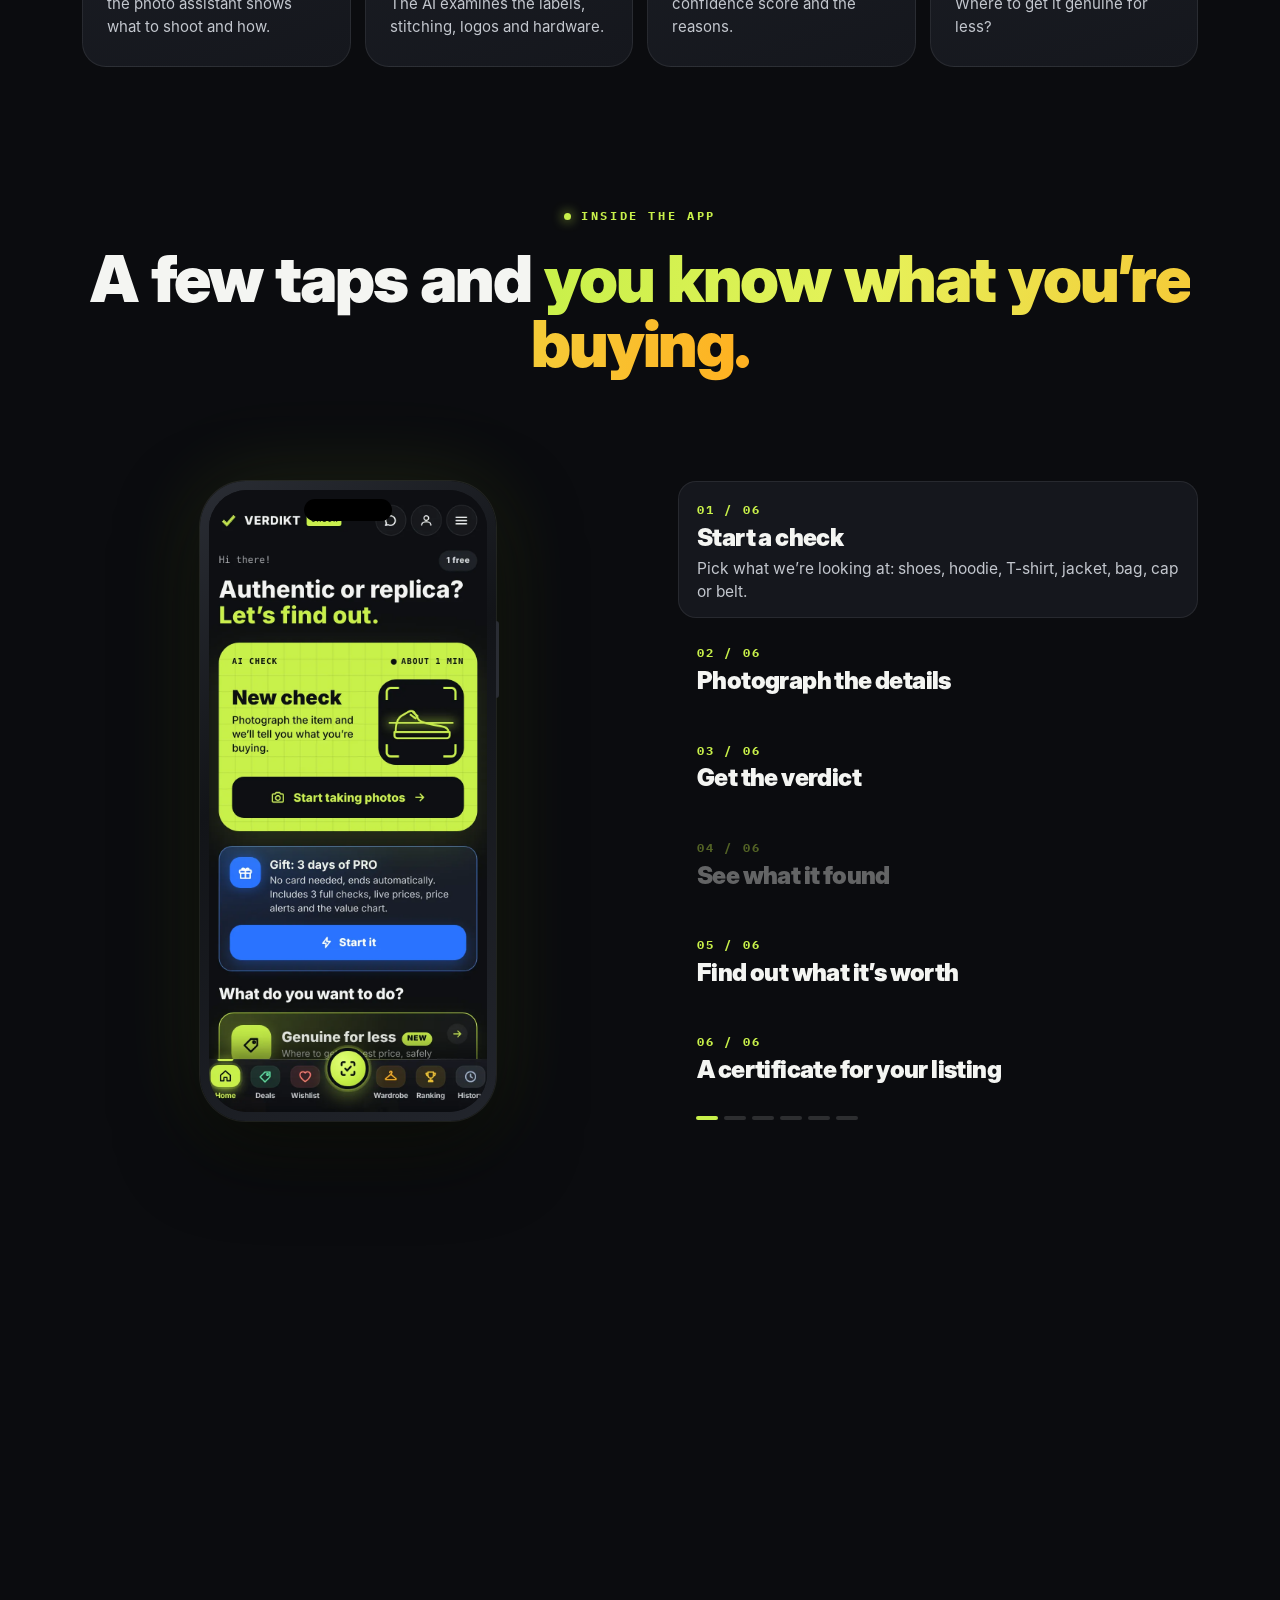
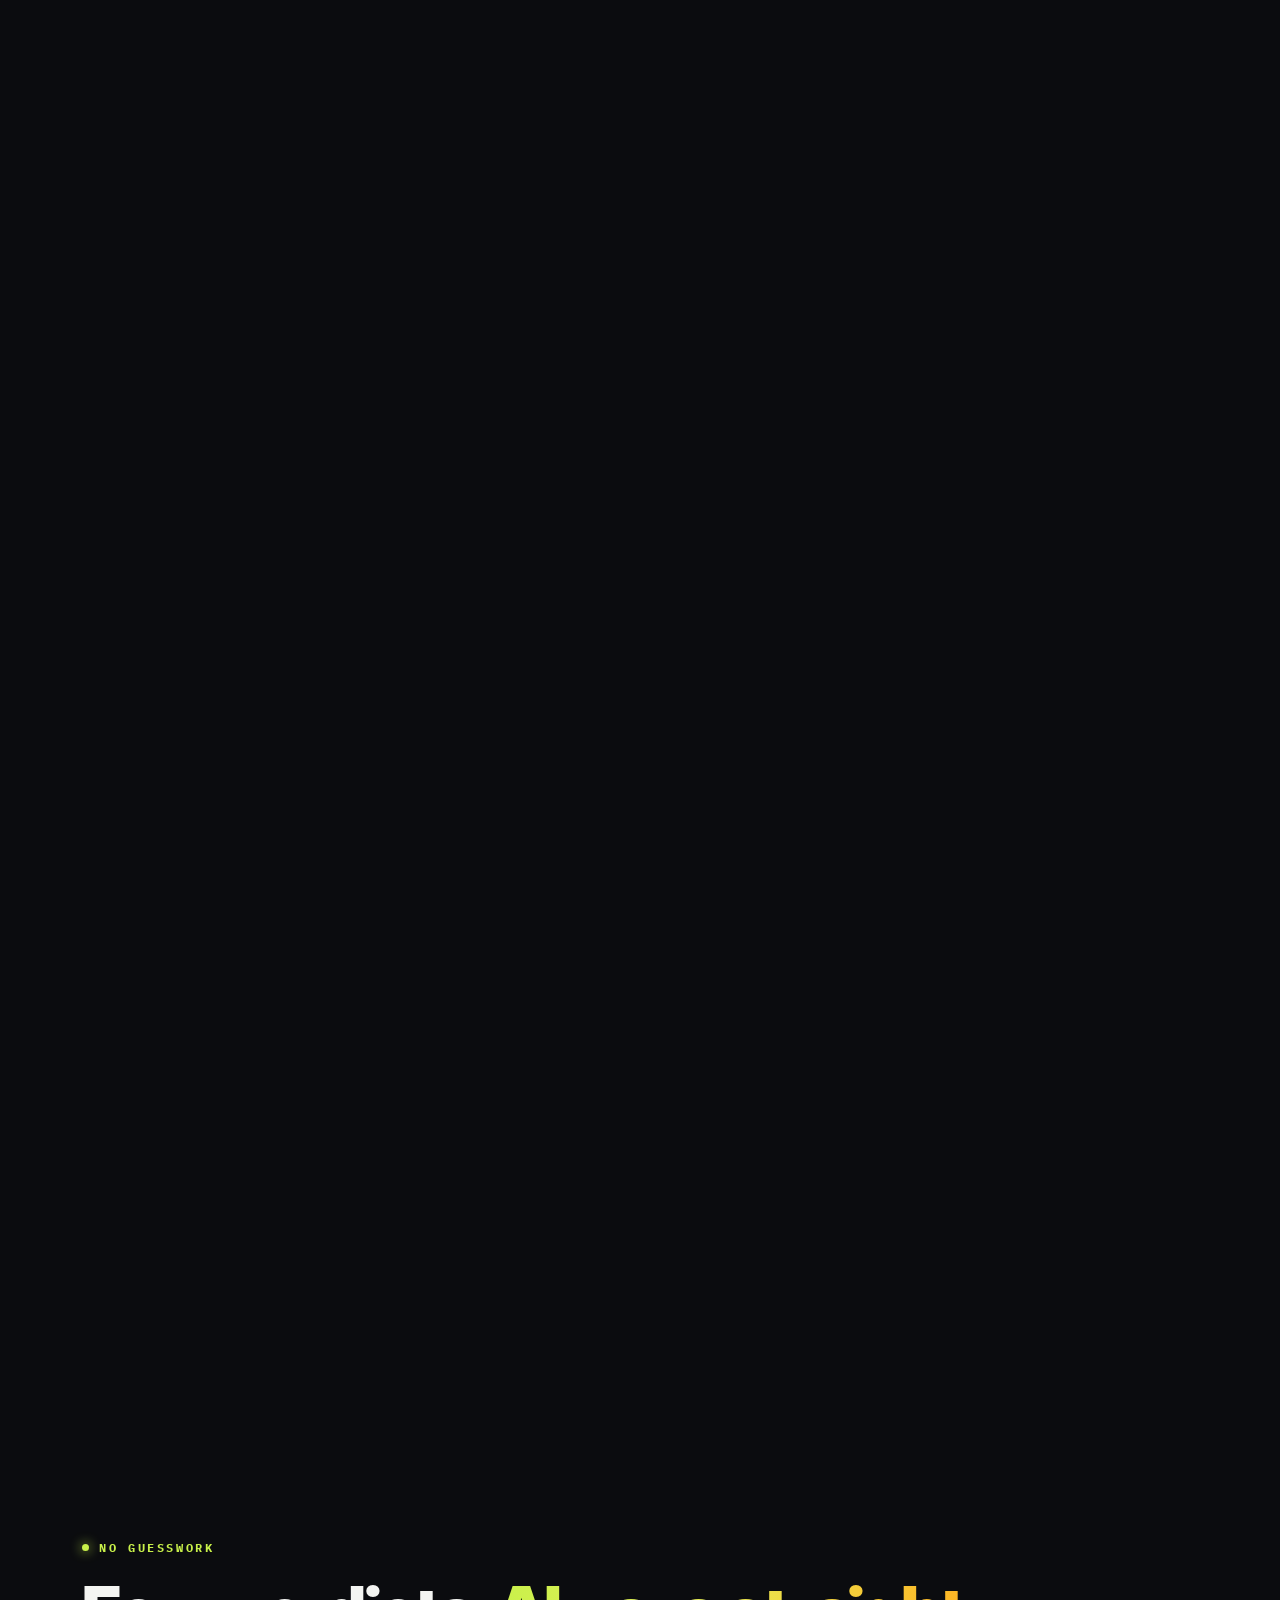
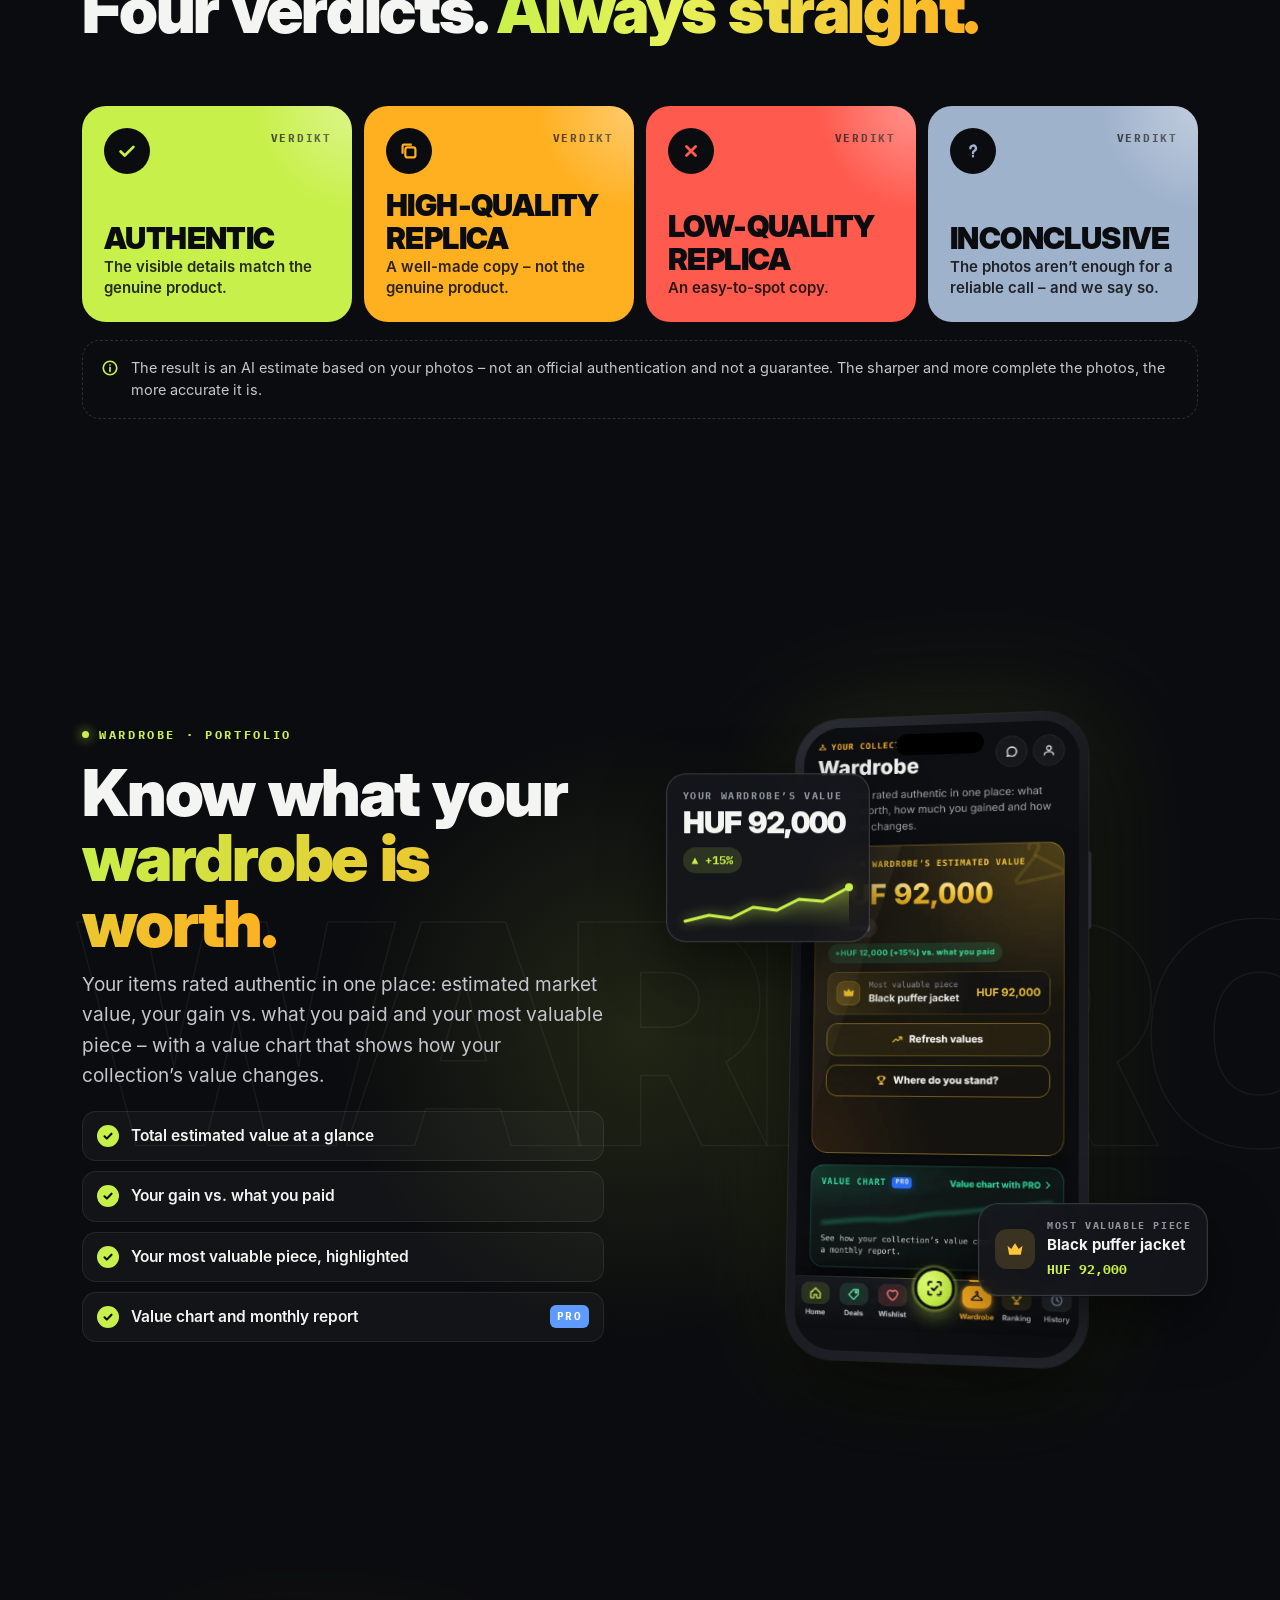
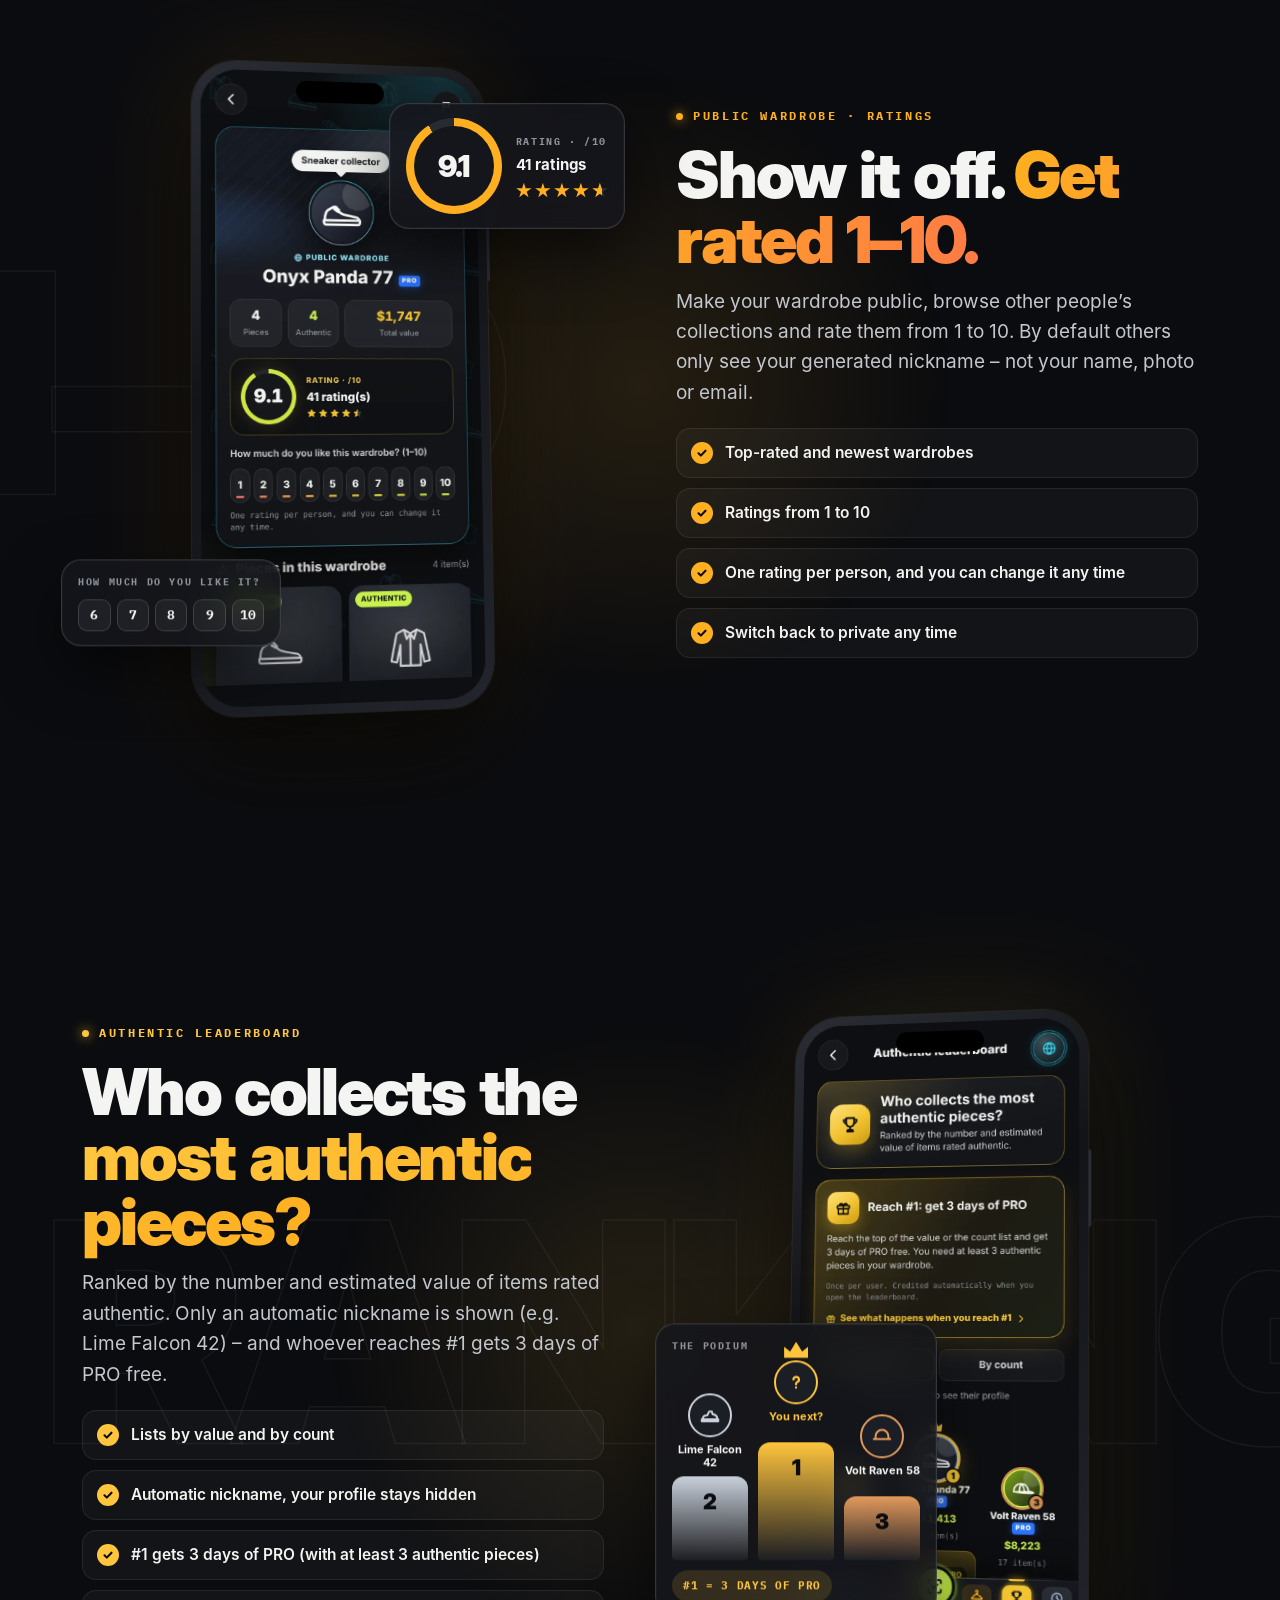
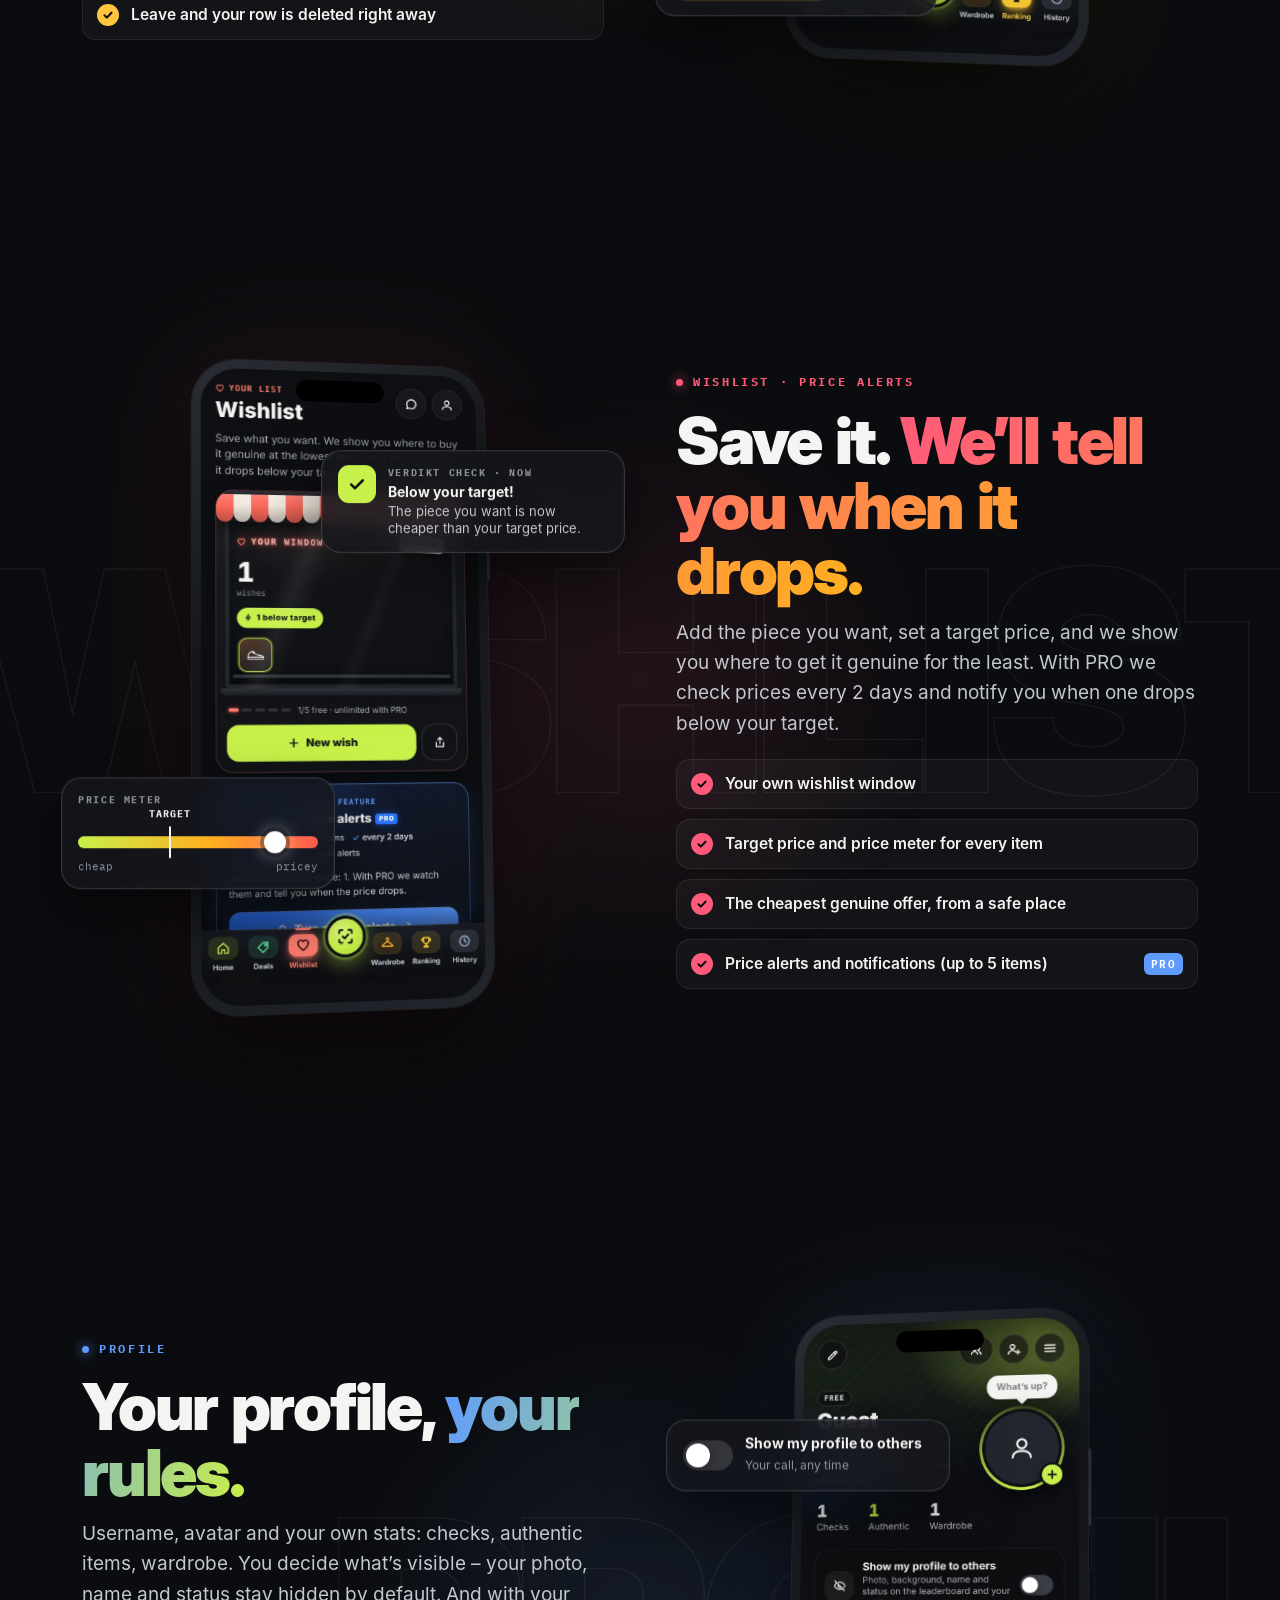
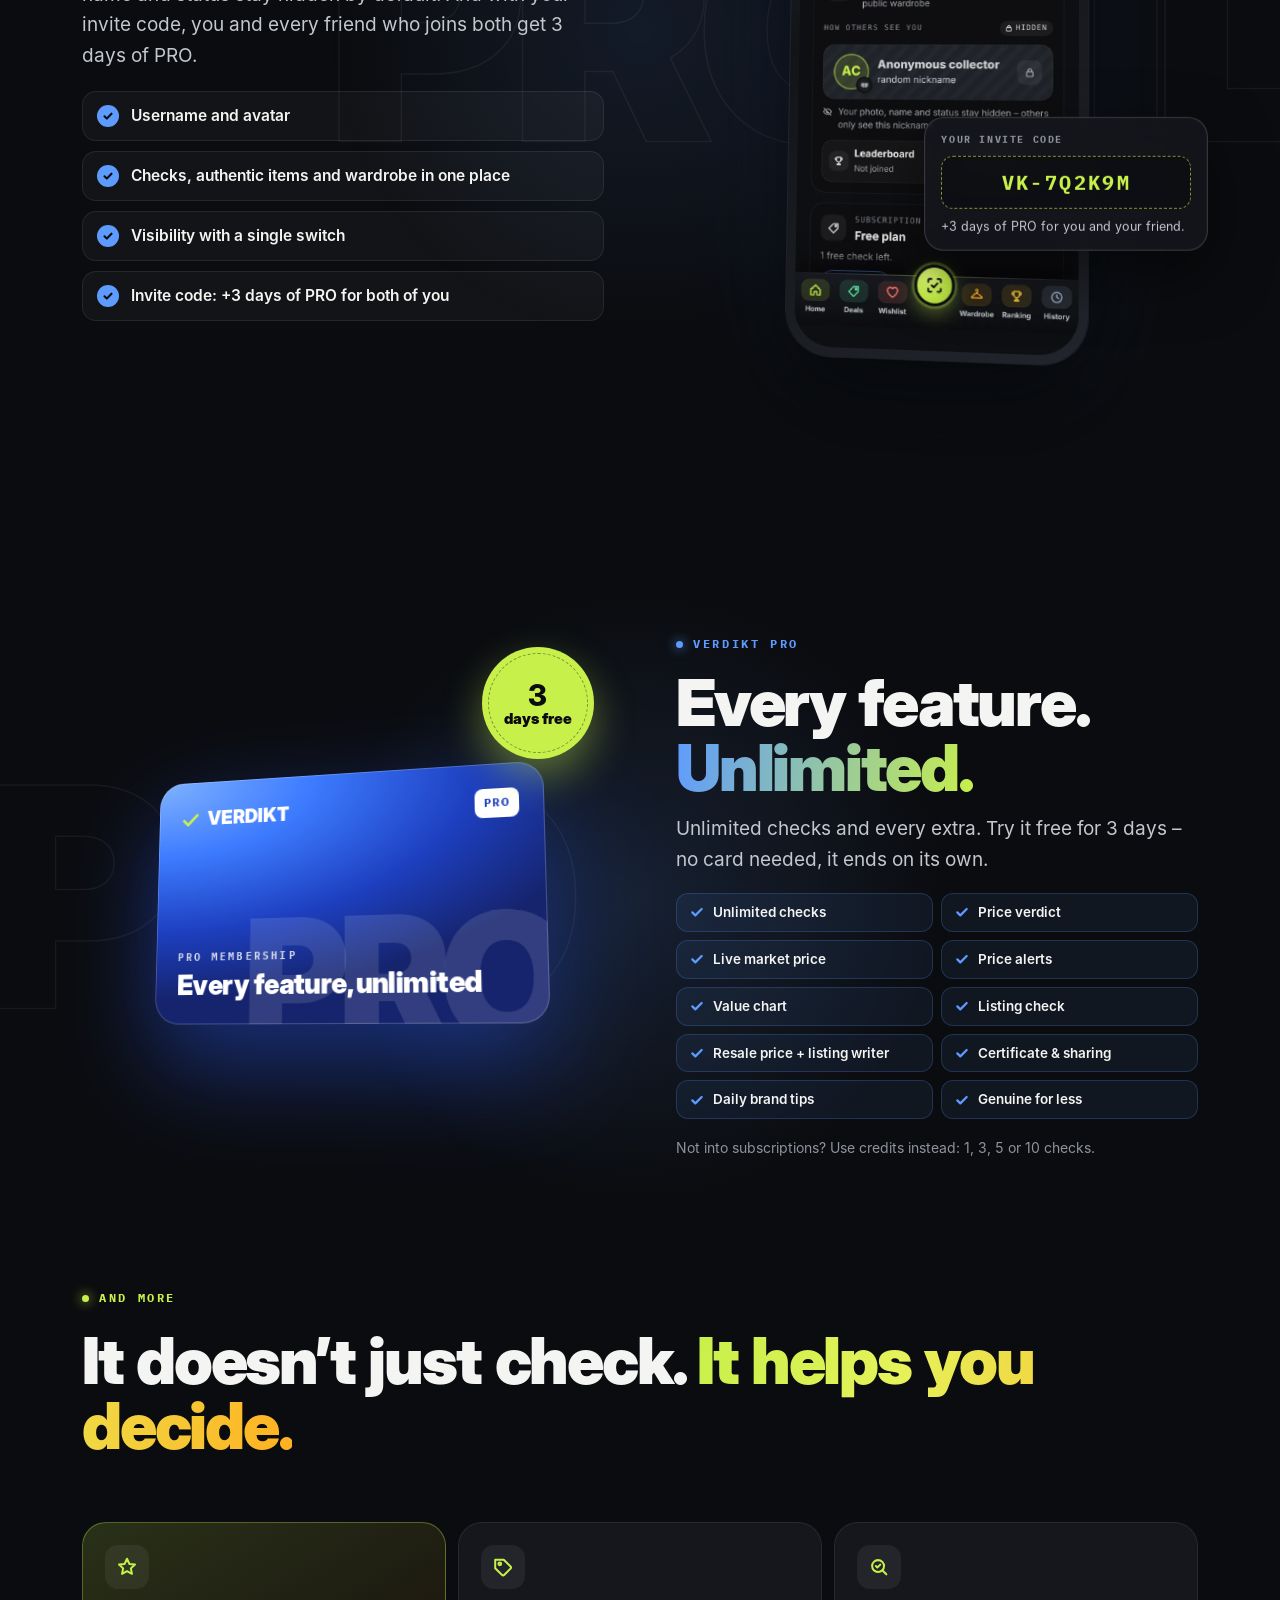
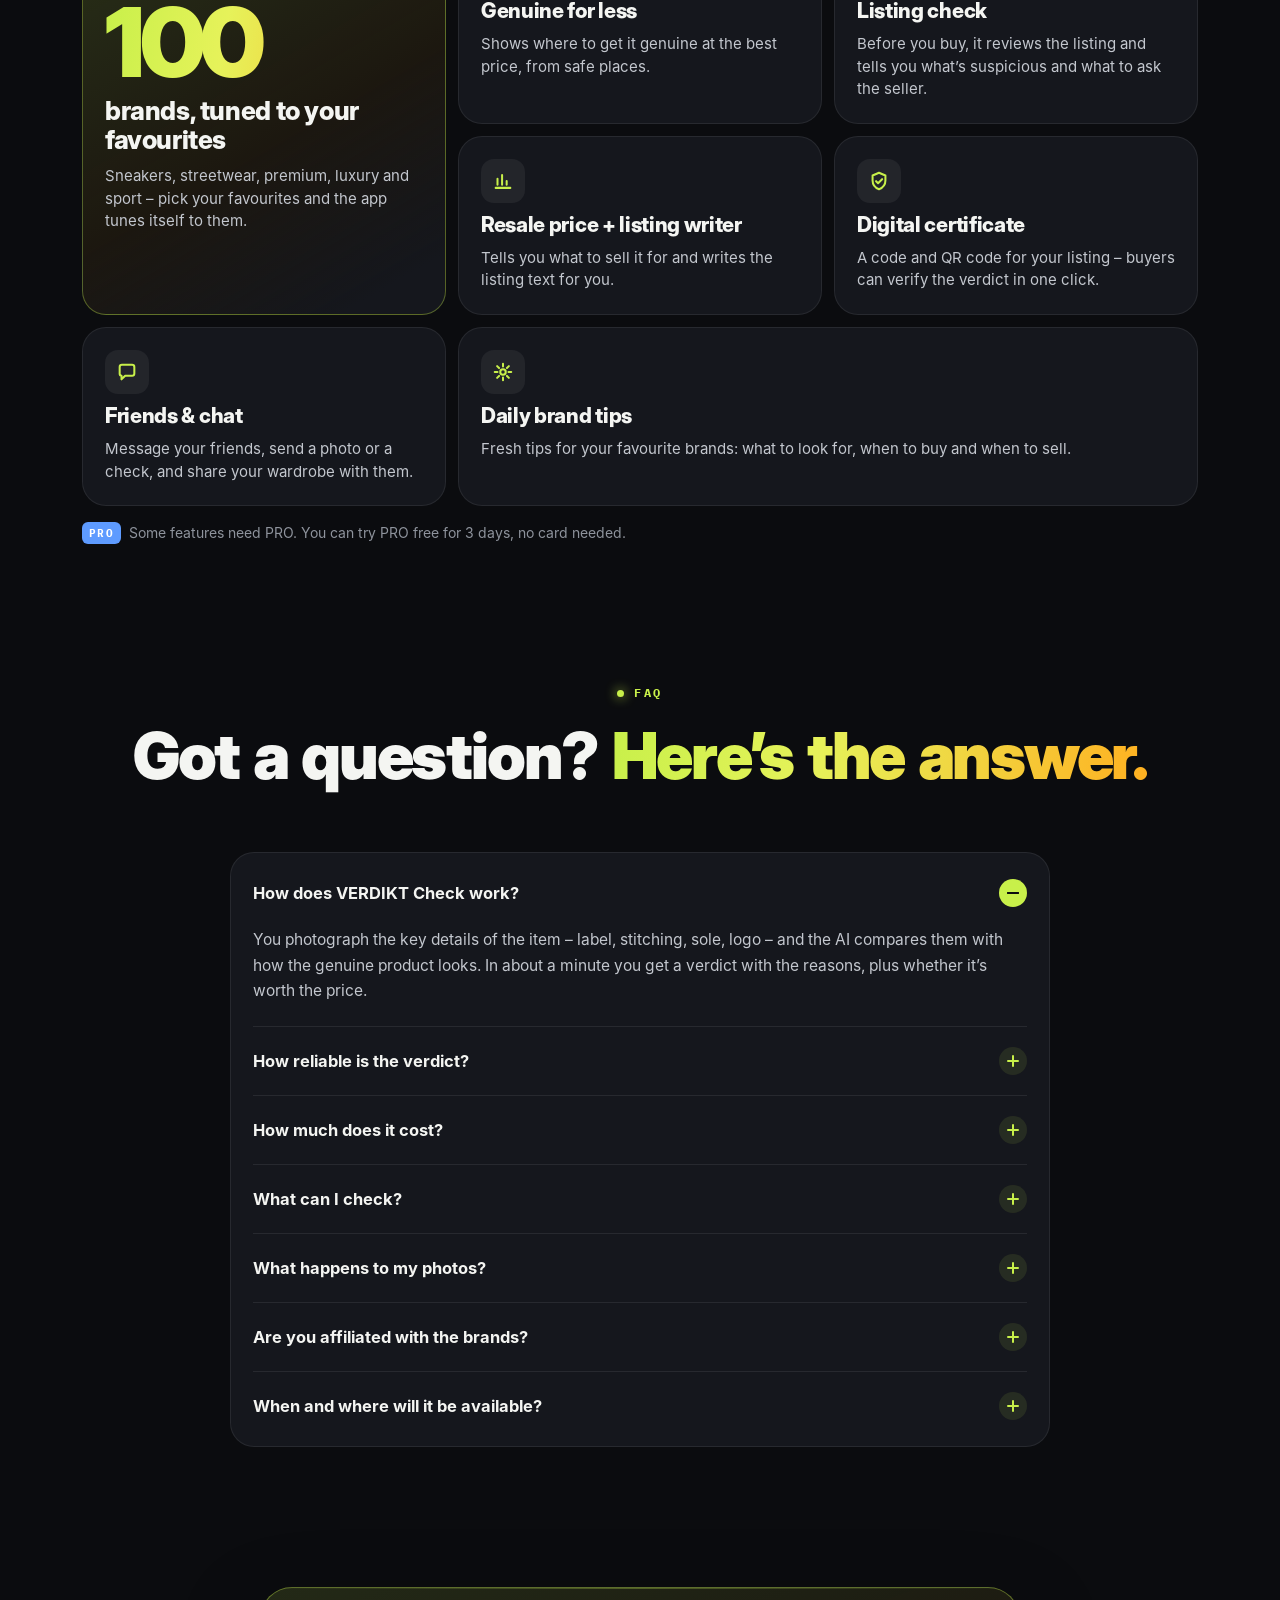
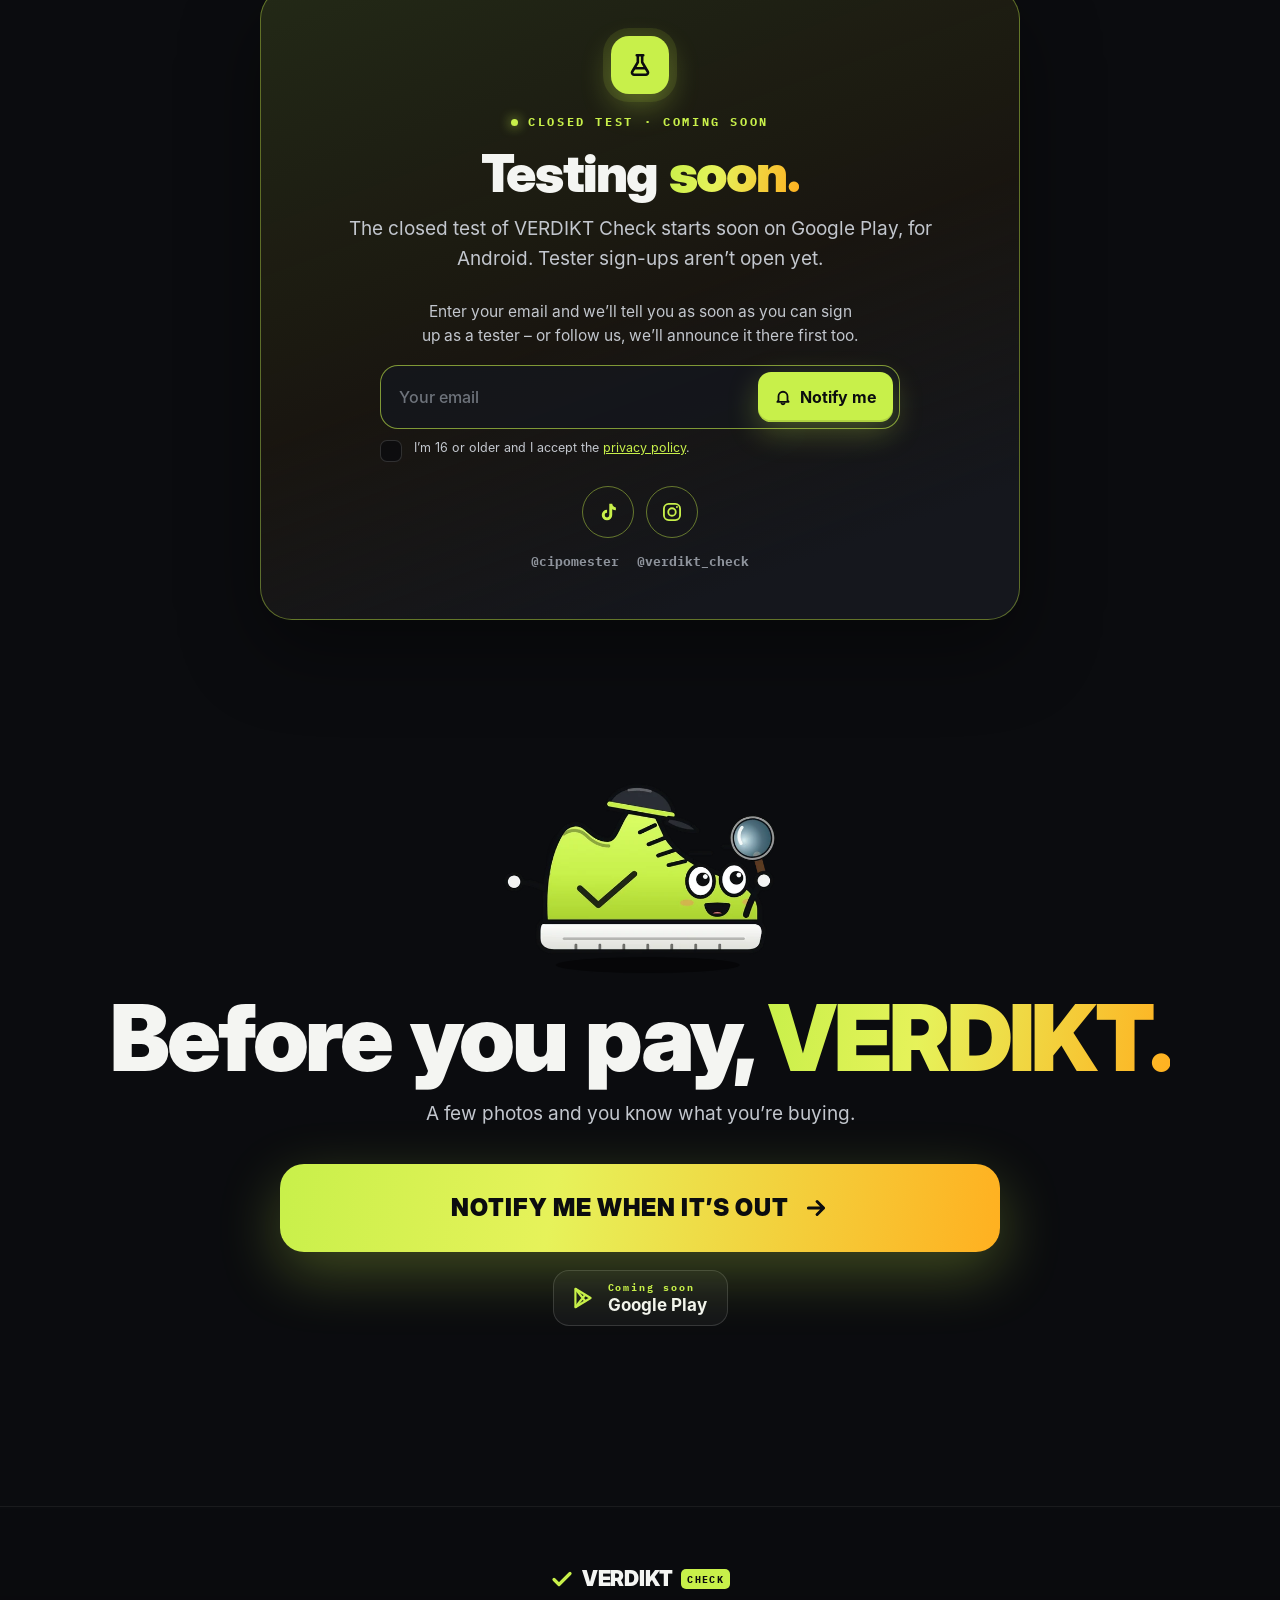
==== commit a3571898: "Notify-me form right inside the closed tester boxes (pages, privacy)" ====
--- a/index.html
+++ b/index.html
@@ -373,7 +373,7 @@
         <a class="btn btn-lime" href="tesztelo.html"><span data-i18n="b_go">Jelentkezem tesztelőnek</span><svg viewBox="0 0 24 24" fill="none" stroke="currentColor" stroke-width="2.6" stroke-linecap="round" stroke-linejoin="round" aria-hidden="true"><path d="M5 12h14M13 6l6 6-6 6"/></svg></a>
         <p class="fine" data-i18n="b_go_s">Rövid jelentkezési lap – kb. egy perc.</p>
       </div>
-<div class="soon" id="su-soon"><p class="soon-t" data-i18n="soon_follow">Kövess minket – ott szólunk elsőként, amikor indul a jelentkezés.</p><div class="soc"><a href="https://www.tiktok.com/@cipomester" target="_blank" rel="noopener" aria-label="TikTok"><svg viewBox="0 0 24 24" fill="currentColor" aria-hidden="true"><path d="M16.6 3c.4 2.2 1.8 3.7 4 4v3.2a8 8 0 0 1-4-1.2v6.3A5.7 5.7 0 1 1 11 9.6v3.3a2.5 2.5 0 1 0 2.4 2.5V3h3.2z"/></svg></a><a href="https://www.instagram.com/verdikt_check" target="_blank" rel="noopener" aria-label="Instagram"><svg viewBox="0 0 24 24" fill="none" stroke="currentColor" stroke-width="2" aria-hidden="true"><rect x="3.2" y="3.2" width="17.6" height="17.6" rx="5.2"/><circle cx="12" cy="12" r="4.1"/><circle cx="17.4" cy="6.6" r="1.1" fill="currentColor" stroke="none"/></svg></a></div><div class="soon-h"><span>@cipomester</span><span>@verdikt_check</span></div><a class="btn btn-lime soon-cta" href="#hsu" data-i18n="soon_cta">Kérek értesítést</a></div>
+<div class="soon" id="su-soon"><p class="soon-t" data-i18n="soon_follow">Kövess minket – ott szólunk elsőként, amikor indul a jelentkezés.</p><form class="su hsu nsu" id="bsu" novalidate><div class="hsu-row"><label class="sr" for="bsu-email" data-i18n="b_label">E-mail-cím</label><input id="bsu-email" type="email" name="email" autocomplete="email" inputmode="email" maxlength="254" placeholder="E-mail-címed" data-i18n-ph="h_ph"><button class="btn btn-lime" type="submit" id="bsu-btn"><svg viewBox="0 0 24 24" fill="none" stroke="currentColor" stroke-width="2.4" stroke-linecap="round" stroke-linejoin="round" aria-hidden="true"><path d="M6 16.5V11a6 6 0 1 1 12 0v5.5l1.5 2h-15z"/><path d="M10 20.5a2.2 2.2 0 0 0 4 0"/></svg><span data-i18n="h_btn">Értesíts</span></button></div><input class="hp" type="text" name="company" tabindex="-1" autocomplete="off" aria-hidden="true"><label class="ok"><input type="checkbox" id="bsu-ok"><span data-i18n-html="b_ok">Elmúltam 16 éves, és elfogadom az <a href="privacy.html" target="_blank" rel="noopener">adatkezelési tájékoztatót</a>.</span></label><p class="msg" id="bsu-msg" role="status" aria-live="polite"></p></form><p class="hsu-done" id="bsu-done" hidden><svg viewBox="0 0 24 24" fill="none" stroke="currentColor" stroke-width="3" stroke-linecap="round" stroke-linejoin="round" aria-hidden="true"><path d="M5 12.5l4.5 4.5L19 7.5"/></svg><span data-i18n="bsu_done">Feliratkoztál! Szólunk, amint jelentkezhetsz tesztelőnek.</span></p><div class="soc"><a href="https://www.tiktok.com/@cipomester" target="_blank" rel="noopener" aria-label="TikTok"><svg viewBox="0 0 24 24" fill="currentColor" aria-hidden="true"><path d="M16.6 3c.4 2.2 1.8 3.7 4 4v3.2a8 8 0 0 1-4-1.2v6.3A5.7 5.7 0 1 1 11 9.6v3.3a2.5 2.5 0 1 0 2.4 2.5V3h3.2z"/></svg></a><a href="https://www.instagram.com/verdikt_check" target="_blank" rel="noopener" aria-label="Instagram"><svg viewBox="0 0 24 24" fill="none" stroke="currentColor" stroke-width="2" aria-hidden="true"><rect x="3.2" y="3.2" width="17.6" height="17.6" rx="5.2"/><circle cx="12" cy="12" r="4.1"/><circle cx="17.4" cy="6.6" r="1.1" fill="currentColor" stroke="none"/></svg></a></div><div class="soon-h"><span>@cipomester</span><span>@verdikt_check</span></div></div>
     </div>
   </div>
 </section>
--- a/assets/site.css
+++ b/assets/site.css
@@ -473,7 +473,7 @@
 .soon{display:none;flex-direction:column;align-items:center;gap:14px;margin-top:26px}
 .soon-t{color:var(--fg2);font-size:15.5px;line-height:1.5;max-width:440px}
 .soon-h{display:flex;gap:18px;font-family:var(--f-m);font-weight:700;font-size:12.5px;color:var(--muted)}
-.beta-closed .beta form,.beta-closed .beta .done{display:none!important}
+.beta-closed .beta .done{display:none!important}
 .beta-closed .soon{display:flex}
 
 /* launch-notification sign-up (config.js: signup: 'notify') */
@@ -598,3 +598,9 @@
 .beta-go .btn svg{width:18px;height:18px}
 .beta-go .fine{font-size:13px;color:var(--muted)}
 .beta-closed .beta .beta-go{display:none}
+
+/* "Notify me" form right inside the closed tester box (homepage) and on the closed tester page */
+.notify-mode .soon .su.nsu,.tf-closed .su.nsu{display:flex}
+.su.nsu{width:100%;max-width:520px;margin:4px auto 0;gap:10px;text-align:left}
+.tf-closed .su.nsu label.ok{font-size:12.5px}
+.su.nsu+.hsu-done:not([hidden]){margin:4px auto 0}
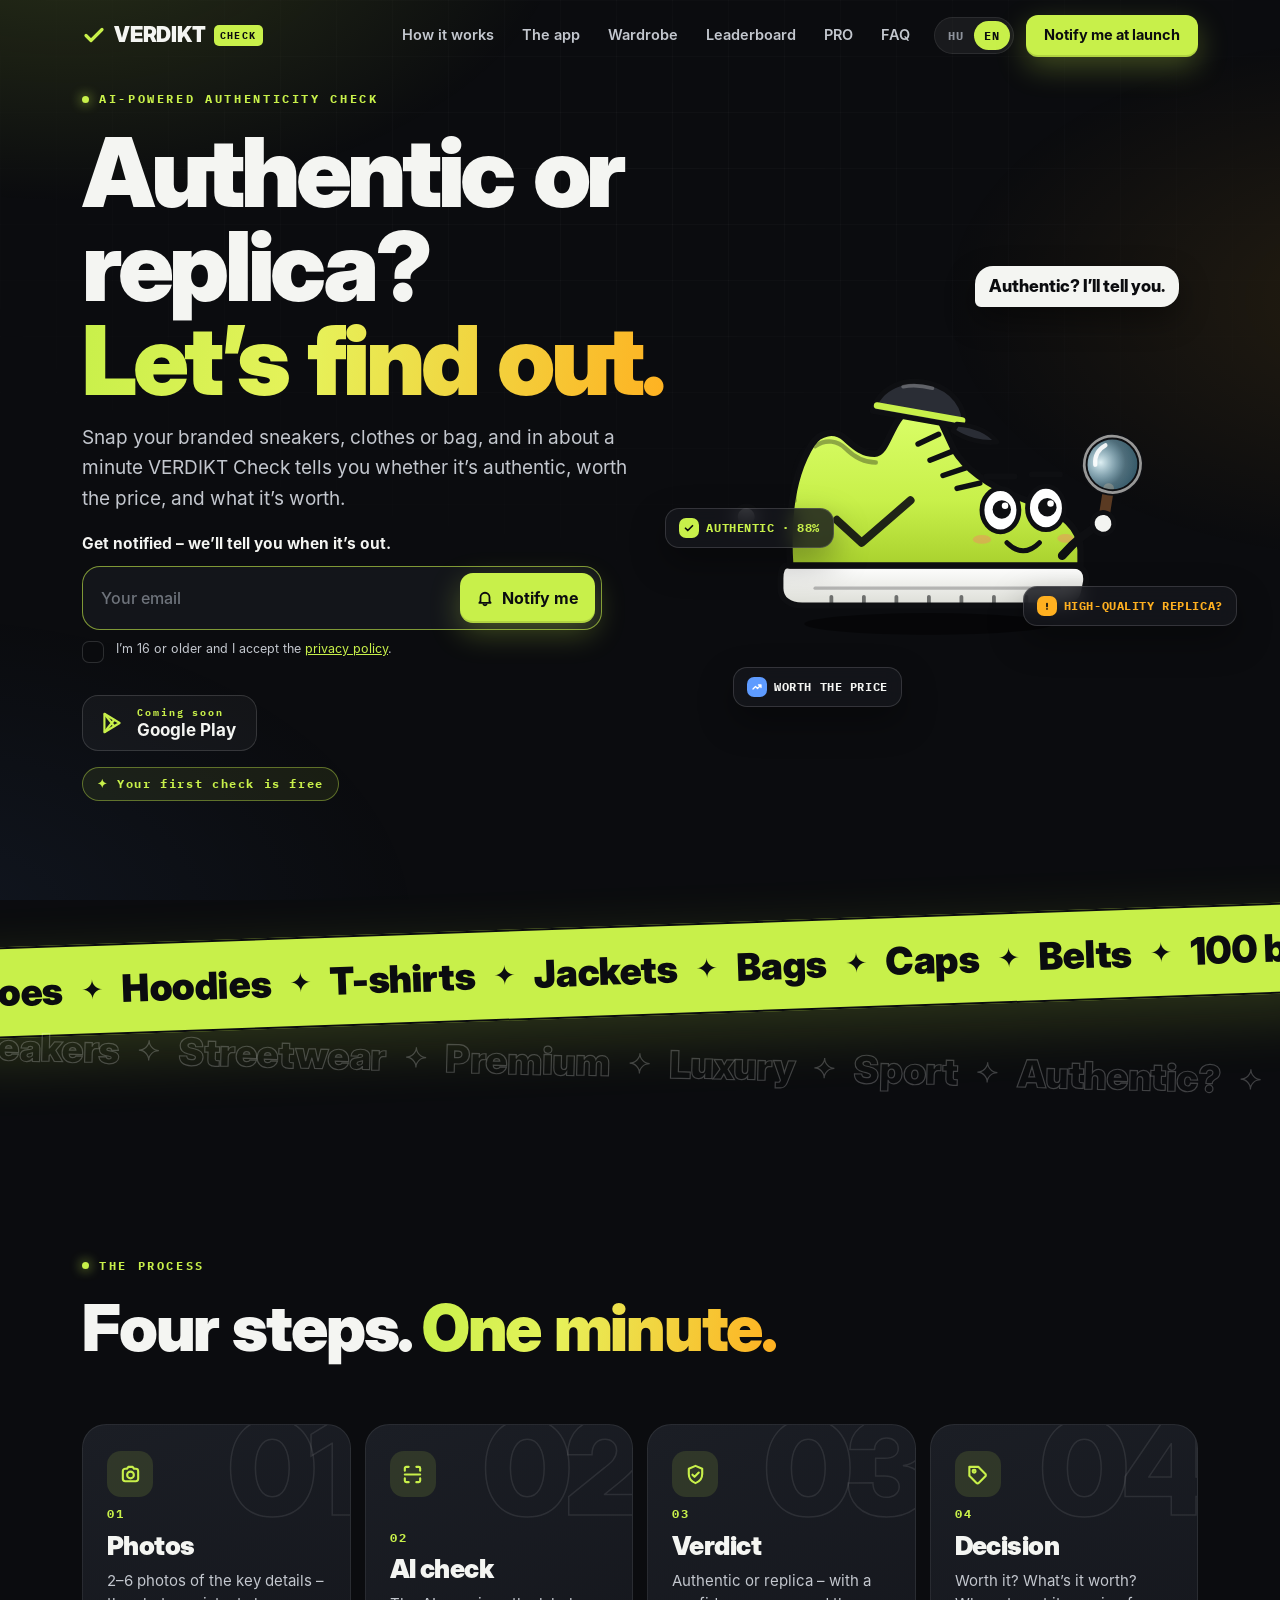
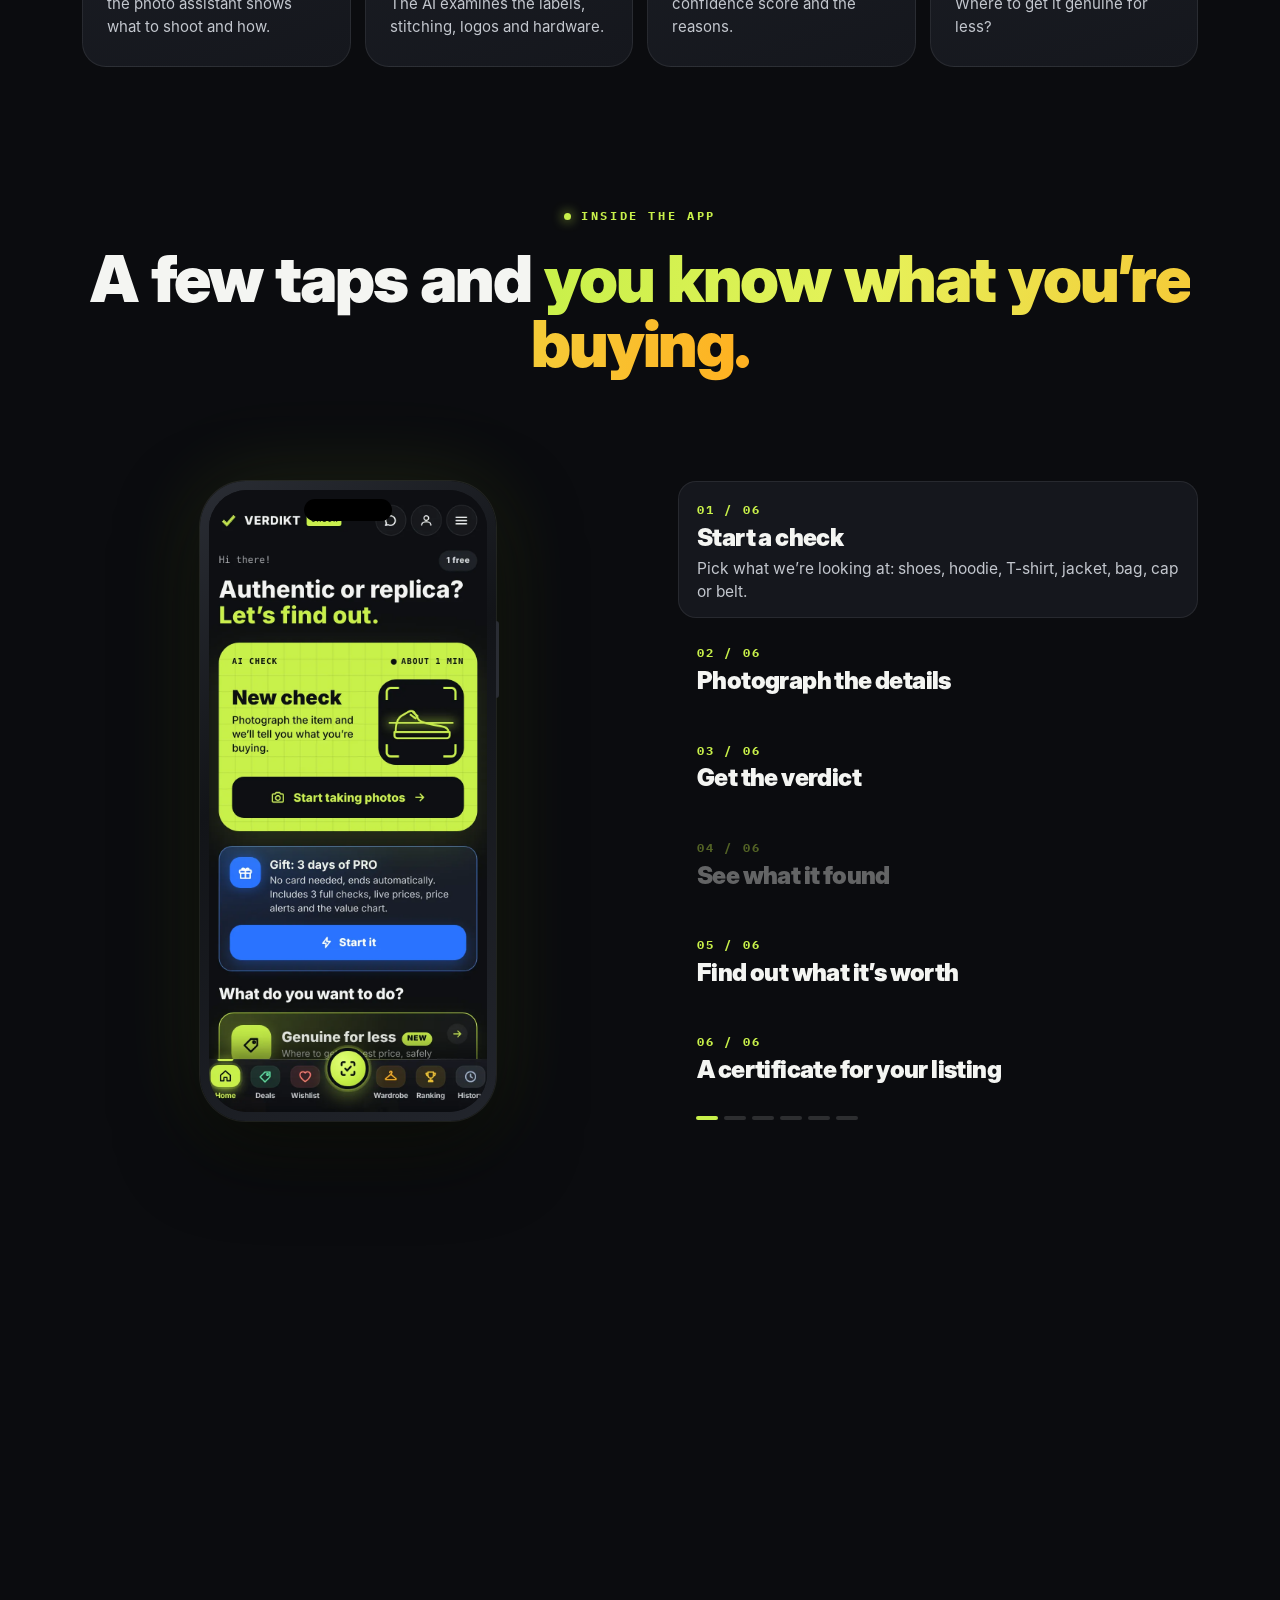
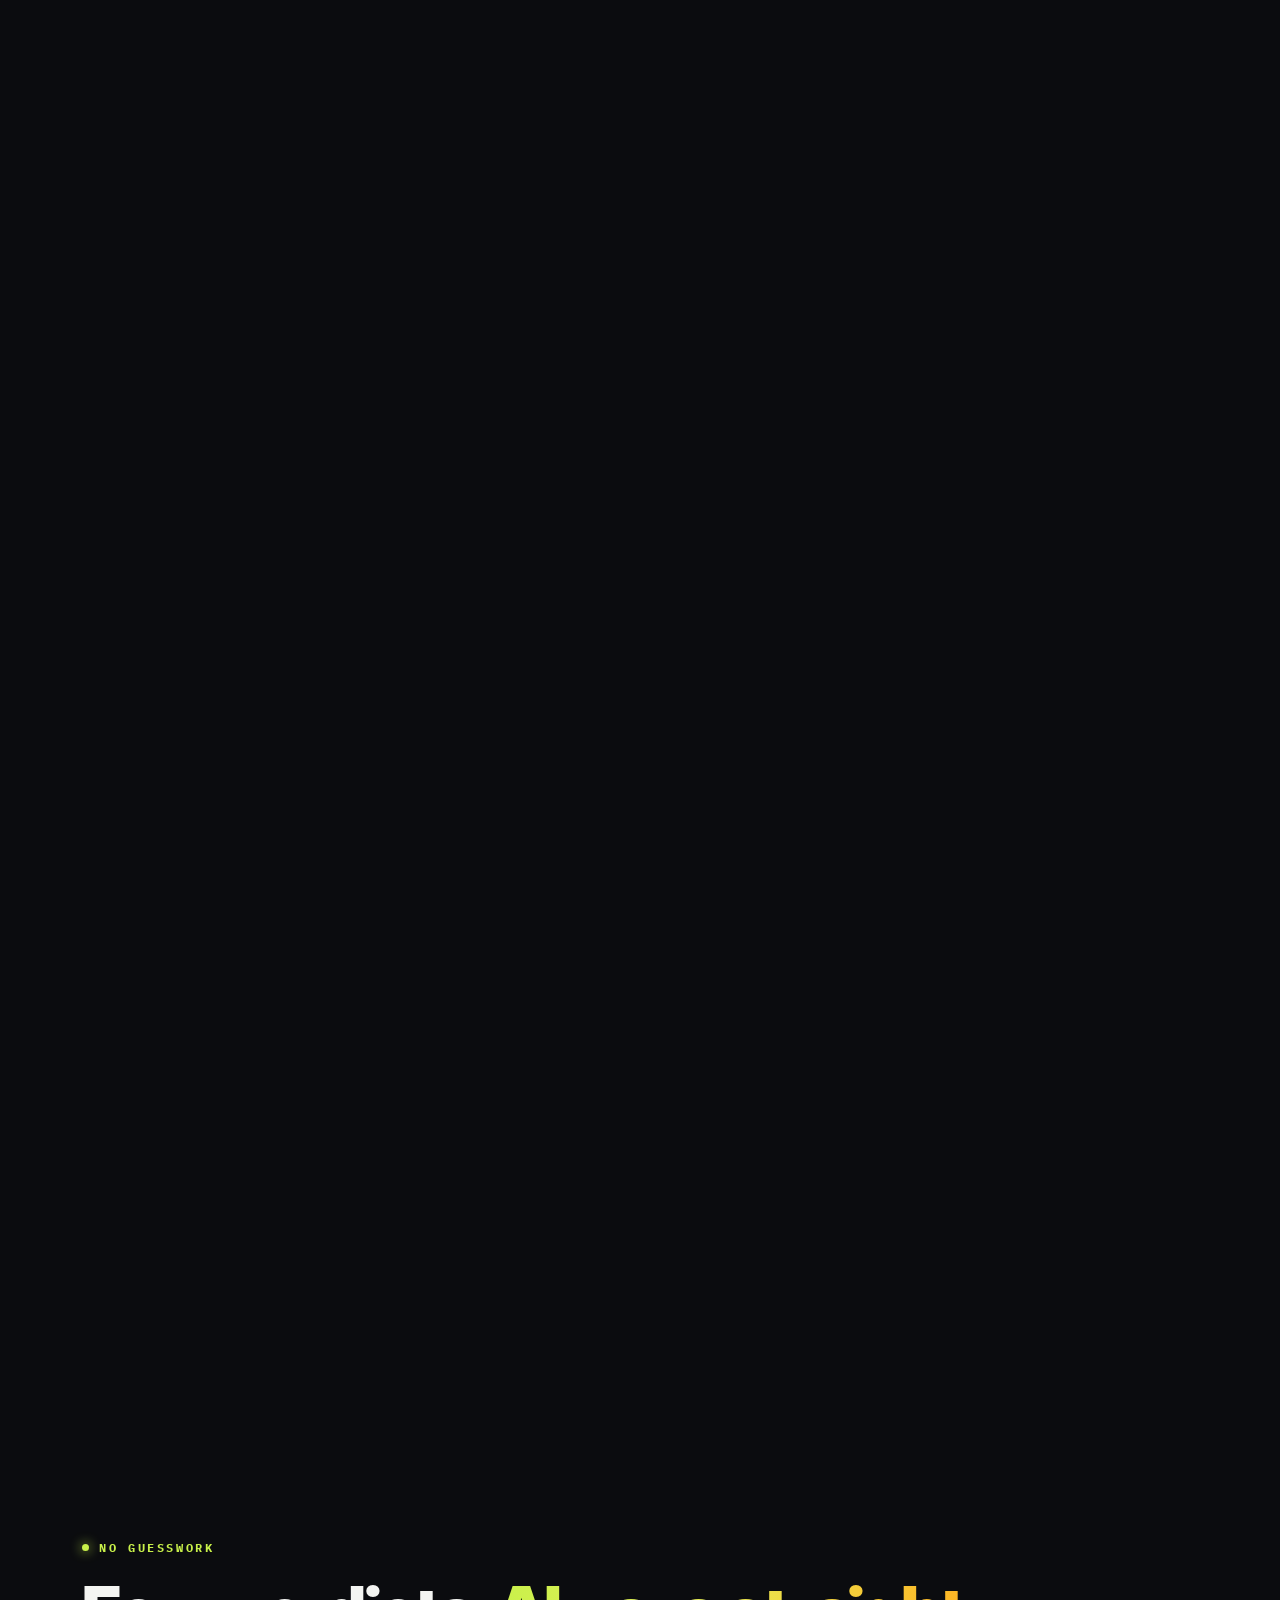
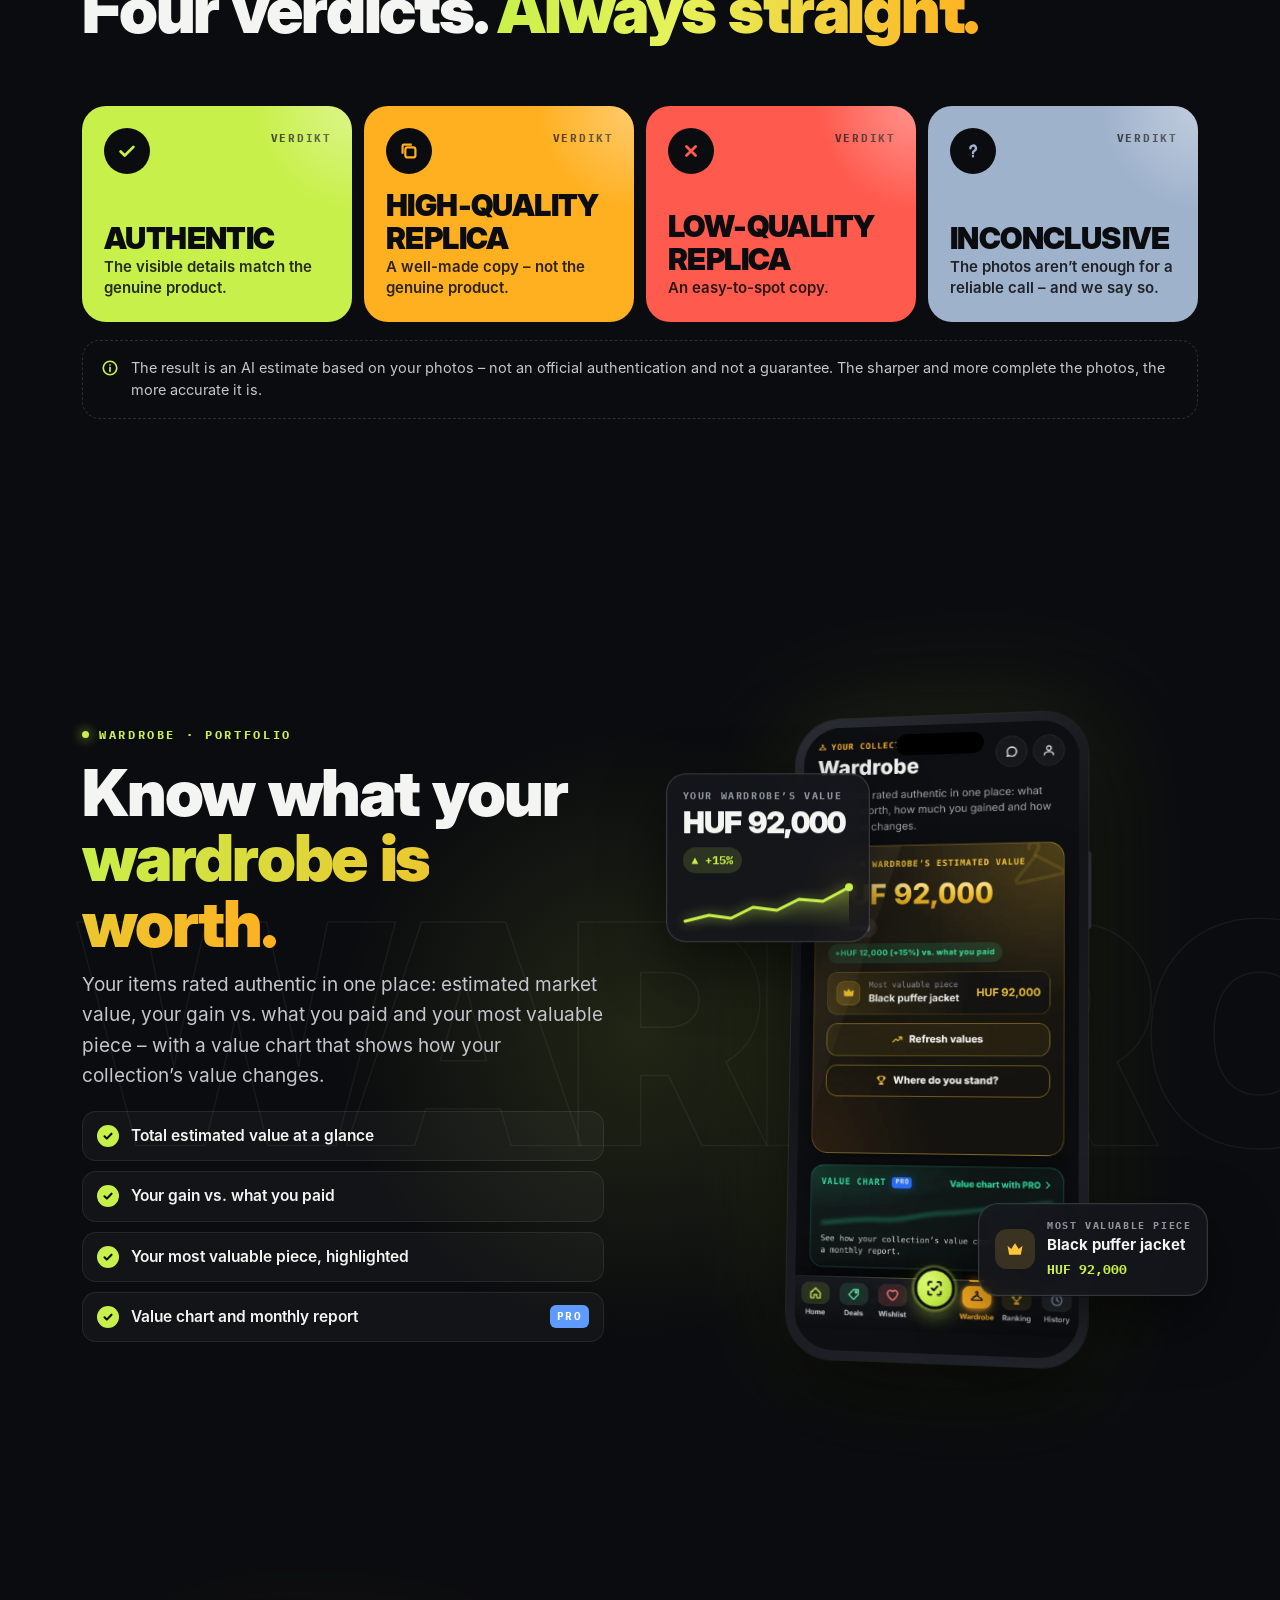
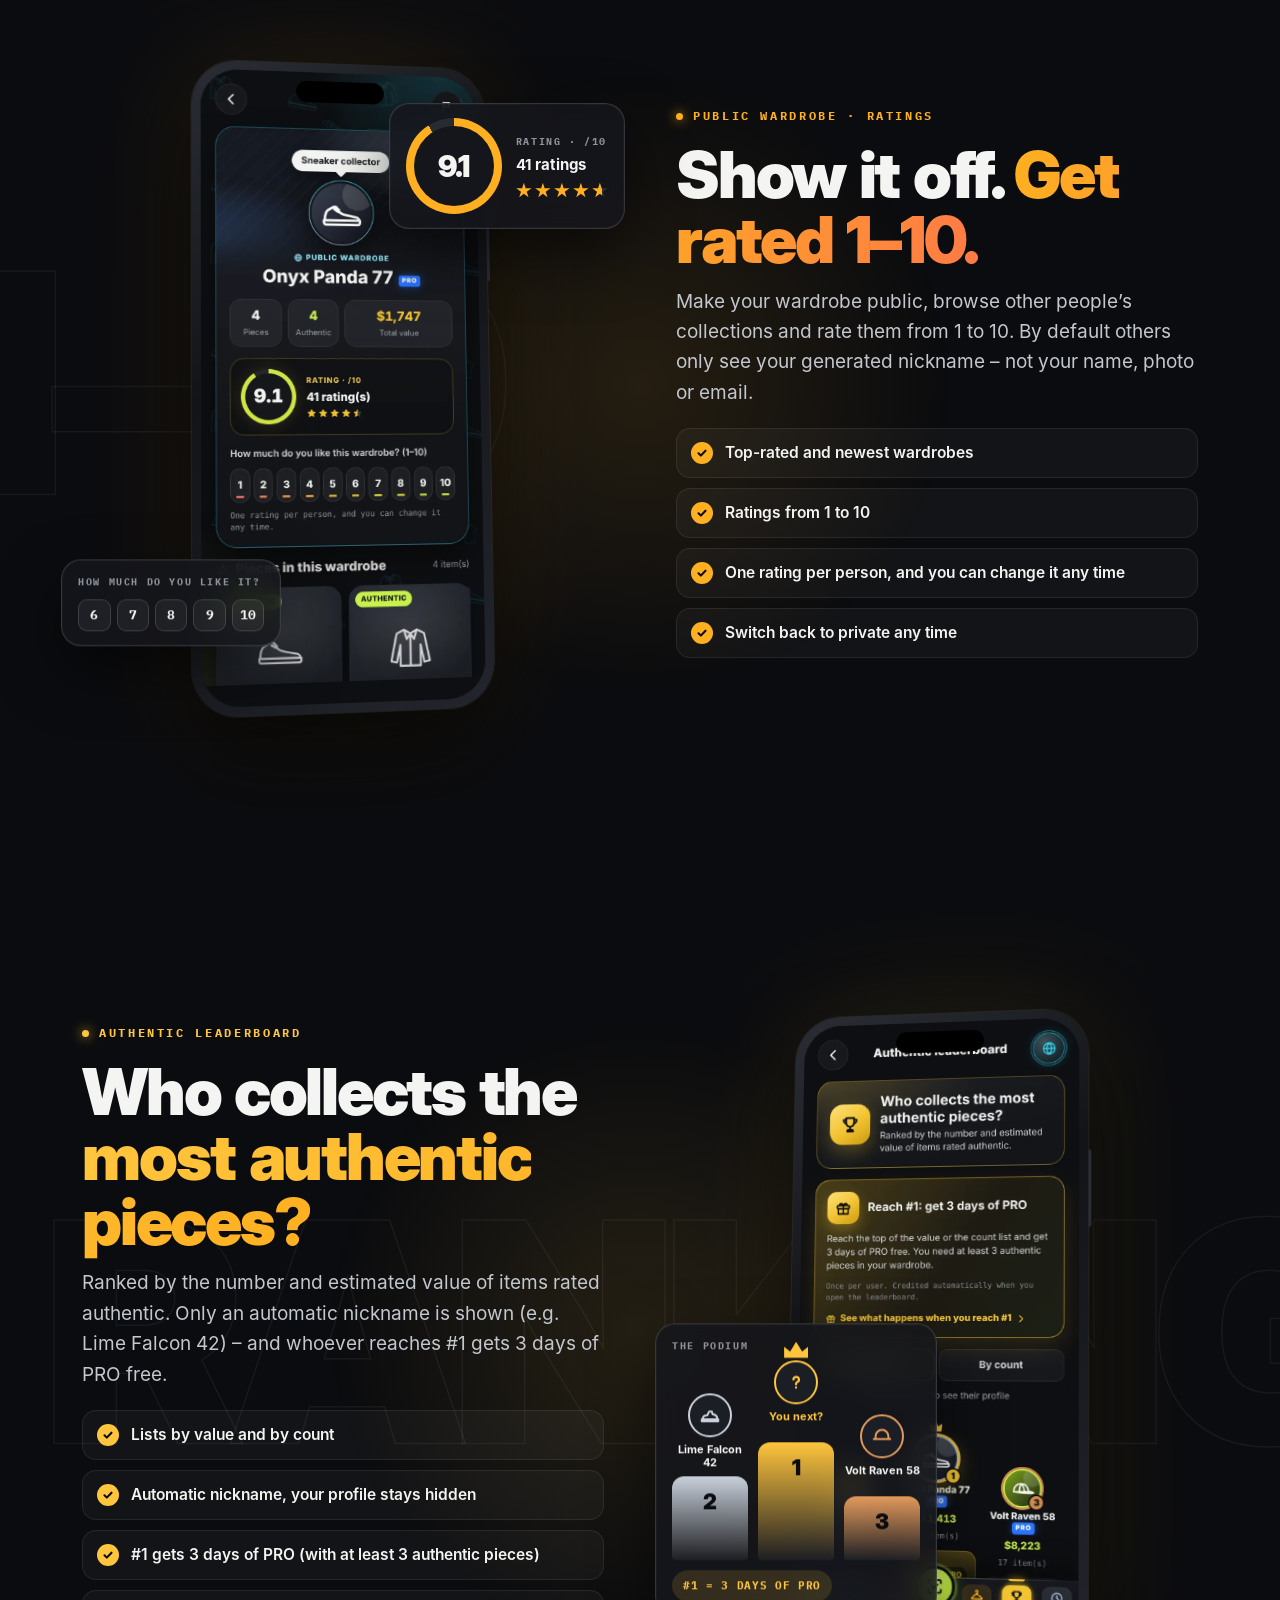
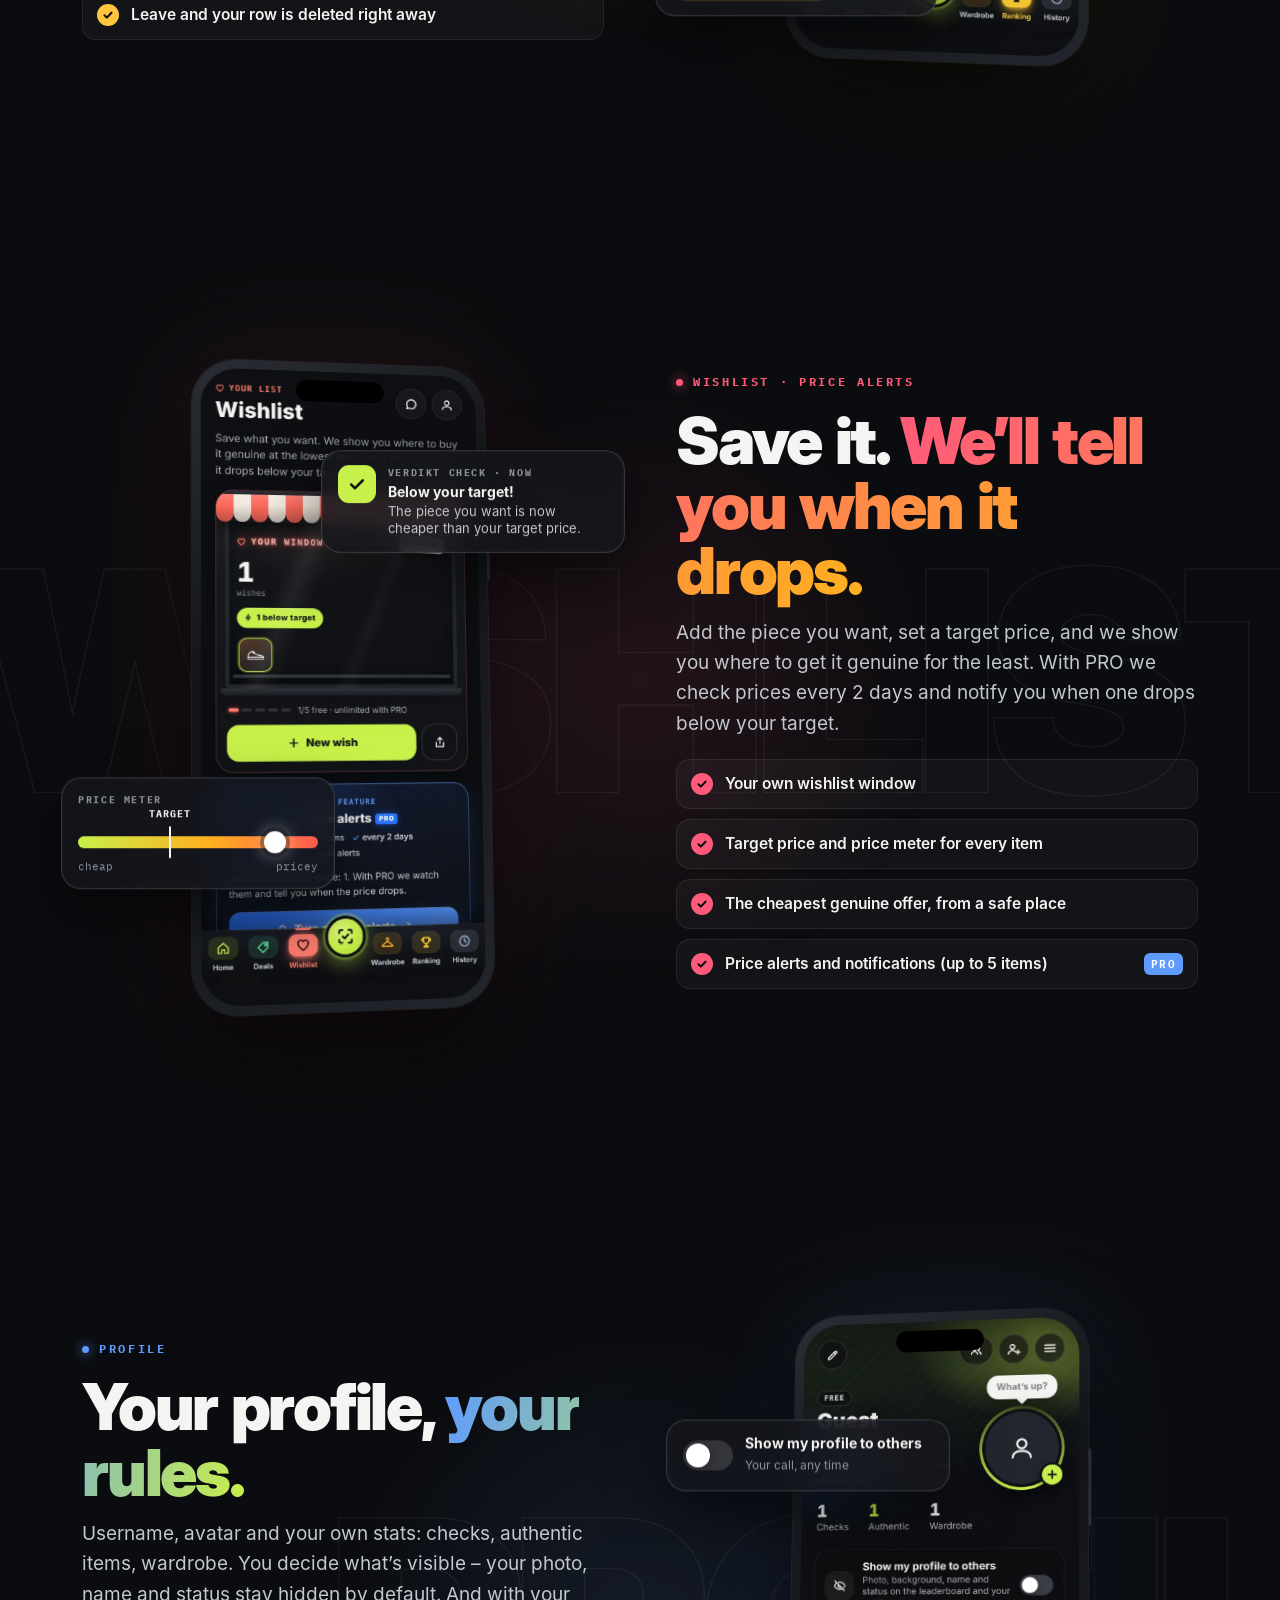
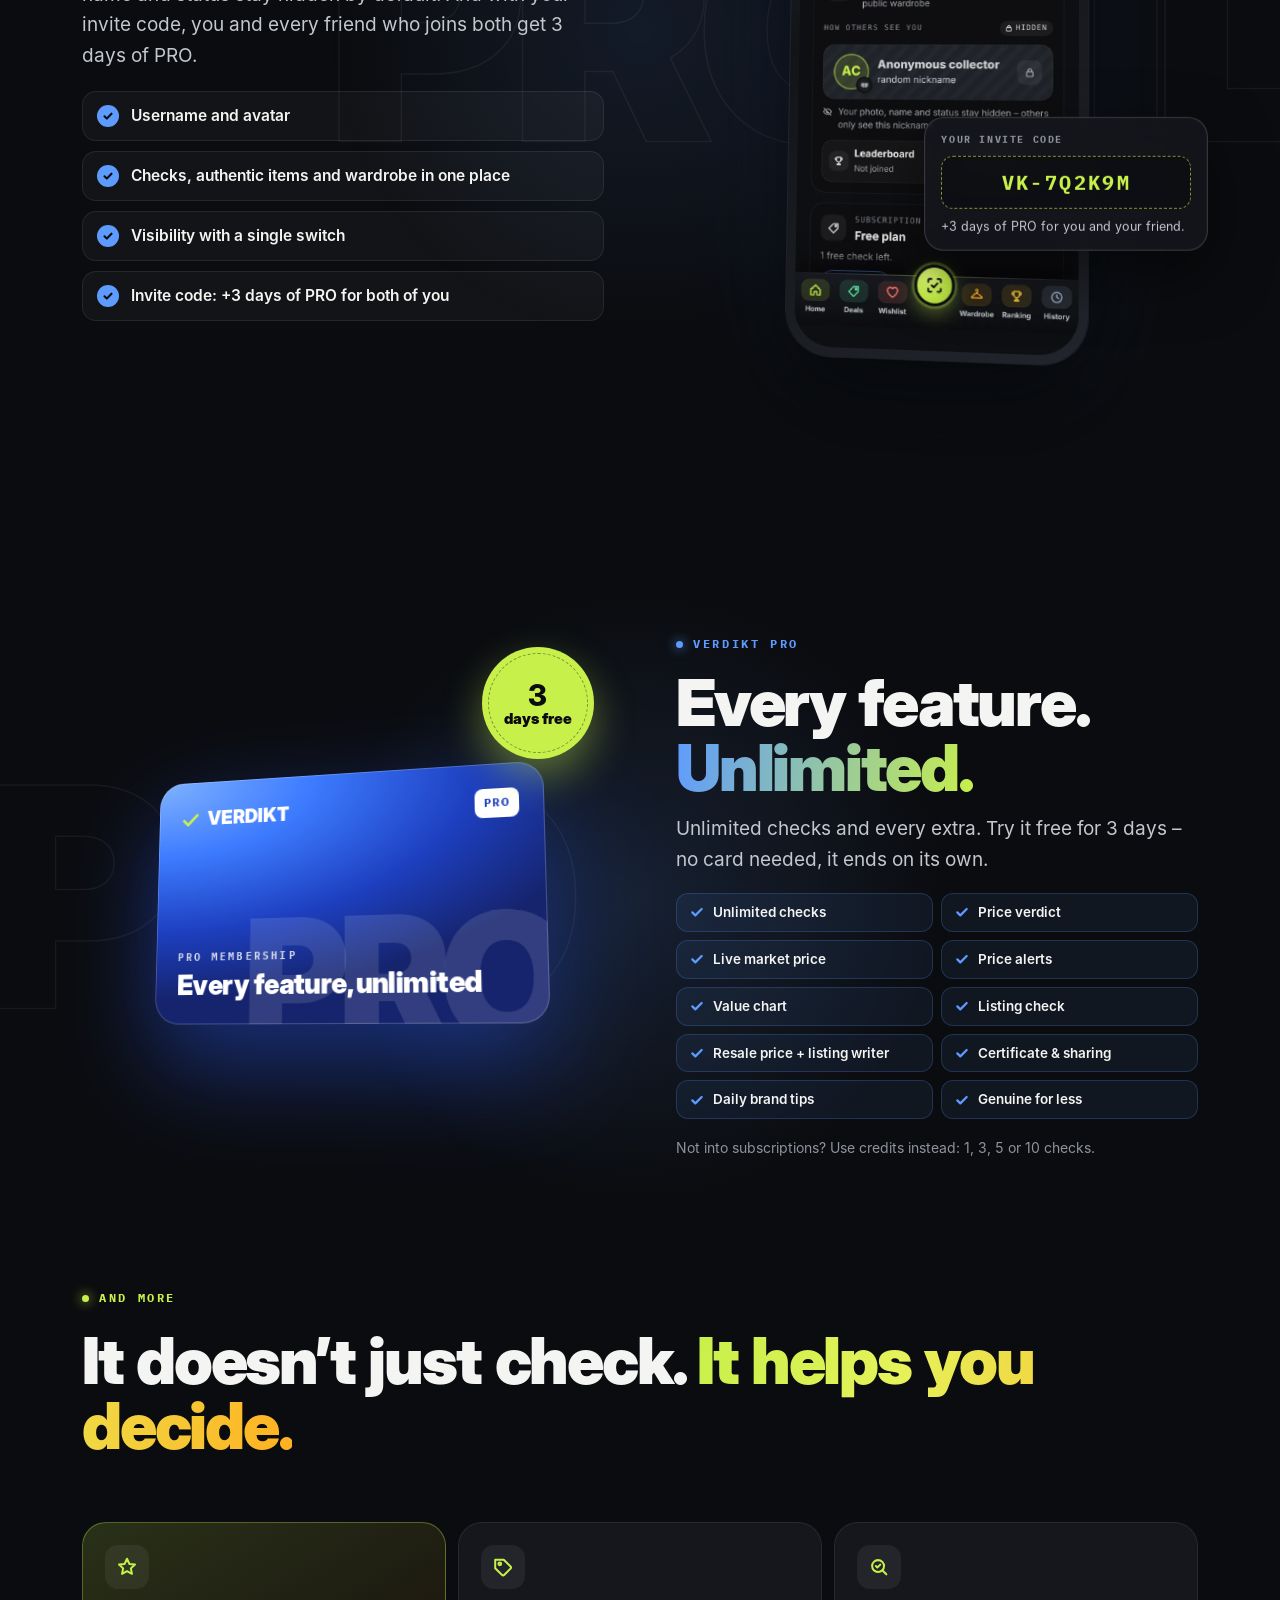
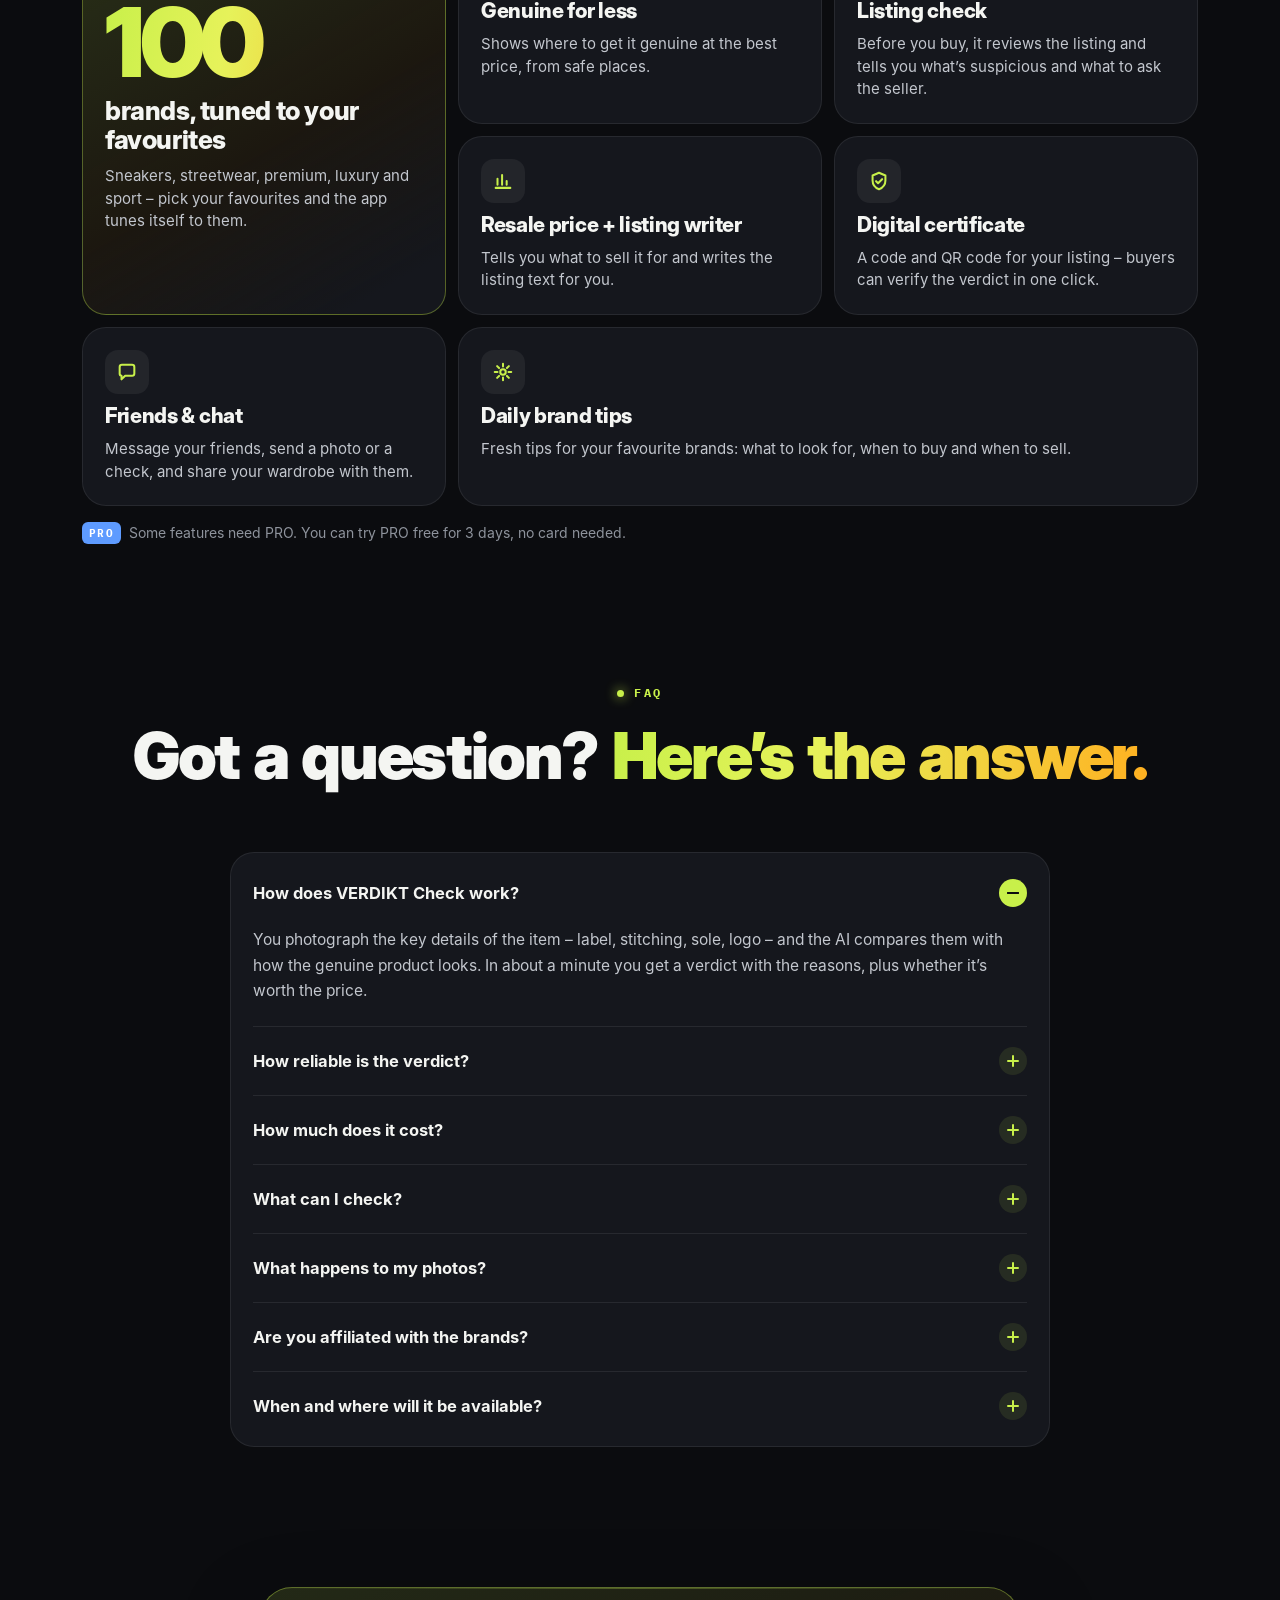
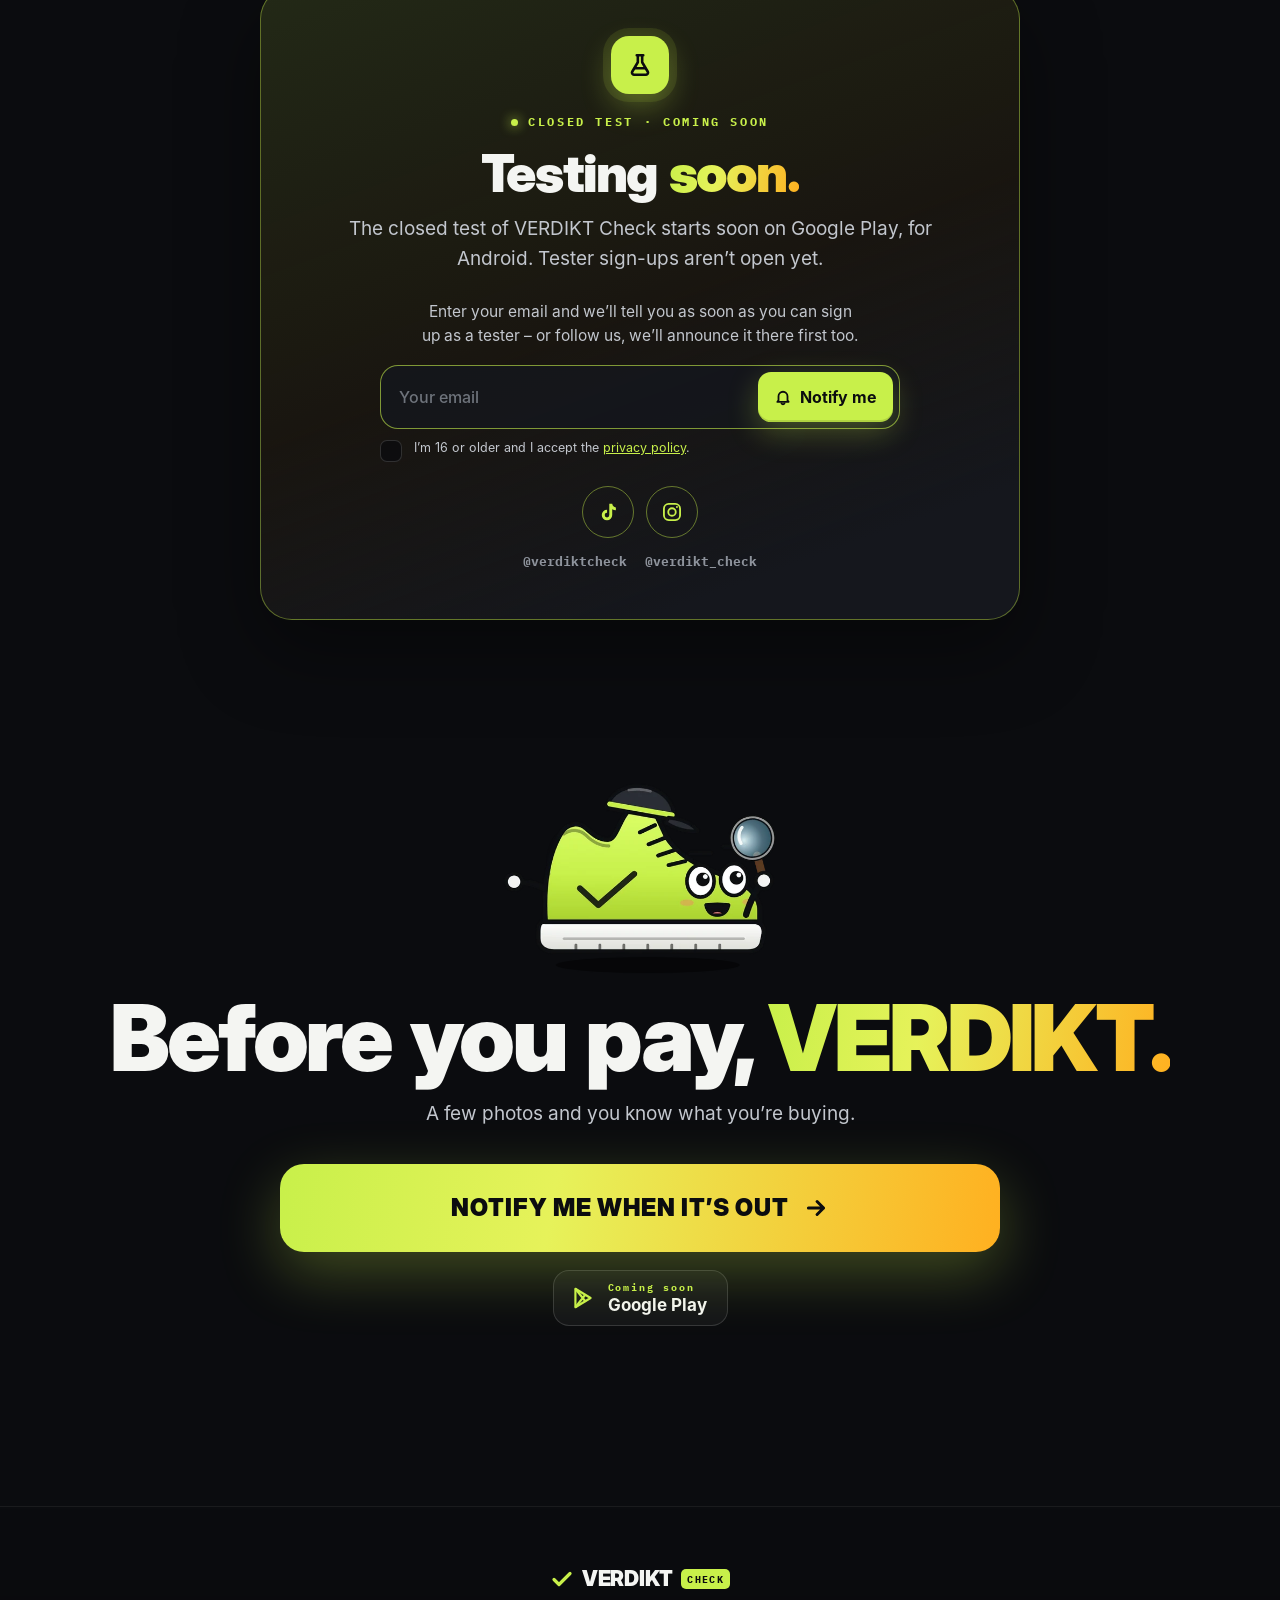
==== commit 71f533e8: "New TikTok handle @verdiktcheck (page)" ====
--- a/index.html
+++ b/index.html
@@ -65,7 +65,7 @@
     <a href="verify.html" data-i18n="l_verify">Tanúsítvány ellenőrzése</a>
   </div>
   <div class="soc">
-    <a href="https://www.tiktok.com/@cipomester" target="_blank" rel="noopener" aria-label="TikTok"><svg viewBox="0 0 24 24" fill="currentColor" aria-hidden="true"><path d="M16.6 3c.4 2.2 1.8 3.7 4 4v3.2a8 8 0 0 1-4-1.2v6.3A5.7 5.7 0 1 1 11 9.6v3.3a2.5 2.5 0 1 0 2.4 2.5V3h3.2z"/></svg></a>
+    <a href="https://www.tiktok.com/@verdiktcheck" target="_blank" rel="noopener" aria-label="TikTok"><svg viewBox="0 0 24 24" fill="currentColor" aria-hidden="true"><path d="M16.6 3c.4 2.2 1.8 3.7 4 4v3.2a8 8 0 0 1-4-1.2v6.3A5.7 5.7 0 1 1 11 9.6v3.3a2.5 2.5 0 1 0 2.4 2.5V3h3.2z"/></svg></a>
     <a href="https://www.instagram.com/verdikt_check" target="_blank" rel="noopener" aria-label="Instagram"><svg viewBox="0 0 24 24" fill="none" stroke="currentColor" stroke-width="2" aria-hidden="true"><rect x="3.2" y="3.2" width="17.6" height="17.6" rx="5.2"/><circle cx="12" cy="12" r="4.1"/><circle cx="17.4" cy="6.6" r="1.1" fill="currentColor" stroke="none"/></svg></a>
   </div>
 </div>
@@ -373,7 +373,7 @@
         <a class="btn btn-lime" href="tesztelo.html"><span data-i18n="b_go">Jelentkezem tesztelőnek</span><svg viewBox="0 0 24 24" fill="none" stroke="currentColor" stroke-width="2.6" stroke-linecap="round" stroke-linejoin="round" aria-hidden="true"><path d="M5 12h14M13 6l6 6-6 6"/></svg></a>
         <p class="fine" data-i18n="b_go_s">Rövid jelentkezési lap – kb. egy perc.</p>
       </div>
-<div class="soon" id="su-soon"><p class="soon-t" data-i18n="soon_follow">Kövess minket – ott szólunk elsőként, amikor indul a jelentkezés.</p><form class="su hsu nsu" id="bsu" novalidate><div class="hsu-row"><label class="sr" for="bsu-email" data-i18n="b_label">E-mail-cím</label><input id="bsu-email" type="email" name="email" autocomplete="email" inputmode="email" maxlength="254" placeholder="E-mail-címed" data-i18n-ph="h_ph"><button class="btn btn-lime" type="submit" id="bsu-btn"><svg viewBox="0 0 24 24" fill="none" stroke="currentColor" stroke-width="2.4" stroke-linecap="round" stroke-linejoin="round" aria-hidden="true"><path d="M6 16.5V11a6 6 0 1 1 12 0v5.5l1.5 2h-15z"/><path d="M10 20.5a2.2 2.2 0 0 0 4 0"/></svg><span data-i18n="h_btn">Értesíts</span></button></div><input class="hp" type="text" name="company" tabindex="-1" autocomplete="off" aria-hidden="true"><label class="ok"><input type="checkbox" id="bsu-ok"><span data-i18n-html="b_ok">Elmúltam 16 éves, és elfogadom az <a href="privacy.html" target="_blank" rel="noopener">adatkezelési tájékoztatót</a>.</span></label><p class="msg" id="bsu-msg" role="status" aria-live="polite"></p></form><p class="hsu-done" id="bsu-done" hidden><svg viewBox="0 0 24 24" fill="none" stroke="currentColor" stroke-width="3" stroke-linecap="round" stroke-linejoin="round" aria-hidden="true"><path d="M5 12.5l4.5 4.5L19 7.5"/></svg><span data-i18n="bsu_done">Feliratkoztál! Szólunk, amint jelentkezhetsz tesztelőnek.</span></p><div class="soc"><a href="https://www.tiktok.com/@cipomester" target="_blank" rel="noopener" aria-label="TikTok"><svg viewBox="0 0 24 24" fill="currentColor" aria-hidden="true"><path d="M16.6 3c.4 2.2 1.8 3.7 4 4v3.2a8 8 0 0 1-4-1.2v6.3A5.7 5.7 0 1 1 11 9.6v3.3a2.5 2.5 0 1 0 2.4 2.5V3h3.2z"/></svg></a><a href="https://www.instagram.com/verdikt_check" target="_blank" rel="noopener" aria-label="Instagram"><svg viewBox="0 0 24 24" fill="none" stroke="currentColor" stroke-width="2" aria-hidden="true"><rect x="3.2" y="3.2" width="17.6" height="17.6" rx="5.2"/><circle cx="12" cy="12" r="4.1"/><circle cx="17.4" cy="6.6" r="1.1" fill="currentColor" stroke="none"/></svg></a></div><div class="soon-h"><span>@cipomester</span><span>@verdikt_check</span></div></div>
+<div class="soon" id="su-soon"><p class="soon-t" data-i18n="soon_follow">Kövess minket – ott szólunk elsőként, amikor indul a jelentkezés.</p><form class="su hsu nsu" id="bsu" novalidate><div class="hsu-row"><label class="sr" for="bsu-email" data-i18n="b_label">E-mail-cím</label><input id="bsu-email" type="email" name="email" autocomplete="email" inputmode="email" maxlength="254" placeholder="E-mail-címed" data-i18n-ph="h_ph"><button class="btn btn-lime" type="submit" id="bsu-btn"><svg viewBox="0 0 24 24" fill="none" stroke="currentColor" stroke-width="2.4" stroke-linecap="round" stroke-linejoin="round" aria-hidden="true"><path d="M6 16.5V11a6 6 0 1 1 12 0v5.5l1.5 2h-15z"/><path d="M10 20.5a2.2 2.2 0 0 0 4 0"/></svg><span data-i18n="h_btn">Értesíts</span></button></div><input class="hp" type="text" name="company" tabindex="-1" autocomplete="off" aria-hidden="true"><label class="ok"><input type="checkbox" id="bsu-ok"><span data-i18n-html="b_ok">Elmúltam 16 éves, és elfogadom az <a href="privacy.html" target="_blank" rel="noopener">adatkezelési tájékoztatót</a>.</span></label><p class="msg" id="bsu-msg" role="status" aria-live="polite"></p></form><p class="hsu-done" id="bsu-done" hidden><svg viewBox="0 0 24 24" fill="none" stroke="currentColor" stroke-width="3" stroke-linecap="round" stroke-linejoin="round" aria-hidden="true"><path d="M5 12.5l4.5 4.5L19 7.5"/></svg><span data-i18n="bsu_done">Feliratkoztál! Szólunk, amint jelentkezhetsz tesztelőnek.</span></p><div class="soc"><a href="https://www.tiktok.com/@verdiktcheck" target="_blank" rel="noopener" aria-label="TikTok"><svg viewBox="0 0 24 24" fill="currentColor" aria-hidden="true"><path d="M16.6 3c.4 2.2 1.8 3.7 4 4v3.2a8 8 0 0 1-4-1.2v6.3A5.7 5.7 0 1 1 11 9.6v3.3a2.5 2.5 0 1 0 2.4 2.5V3h3.2z"/></svg></a><a href="https://www.instagram.com/verdikt_check" target="_blank" rel="noopener" aria-label="Instagram"><svg viewBox="0 0 24 24" fill="none" stroke="currentColor" stroke-width="2" aria-hidden="true"><rect x="3.2" y="3.2" width="17.6" height="17.6" rx="5.2"/><circle cx="12" cy="12" r="4.1"/><circle cx="17.4" cy="6.6" r="1.1" fill="currentColor" stroke="none"/></svg></a></div><div class="soon-h"><span>@verdiktcheck</span><span>@verdikt_check</span></div></div>
     </div>
   </div>
 </section>
@@ -400,7 +400,7 @@
     <p class="tag" data-i18n="foot_tag">Eredeti vagy replika? Derítsük ki.</p>
     <a class="mail" data-mail href="mailto:support@verdiktcheck.com"><svg viewBox="0 0 24 24" fill="none" stroke="currentColor" stroke-width="2.2" stroke-linecap="round" stroke-linejoin="round" aria-hidden="true"><rect x="3" y="5" width="18" height="14" rx="2.5"/><path d="M4 7l8 6 8-6"/></svg><span>support@verdiktcheck.com</span></a>
     <div class="soc">
-      <a href="https://www.tiktok.com/@cipomester" target="_blank" rel="noopener" aria-label="TikTok"><svg viewBox="0 0 24 24" fill="currentColor" aria-hidden="true"><path d="M16.6 3c.4 2.2 1.8 3.7 4 4v3.2a8 8 0 0 1-4-1.2v6.3A5.7 5.7 0 1 1 11 9.6v3.3a2.5 2.5 0 1 0 2.4 2.5V3h3.2z"/></svg></a>
+      <a href="https://www.tiktok.com/@verdiktcheck" target="_blank" rel="noopener" aria-label="TikTok"><svg viewBox="0 0 24 24" fill="currentColor" aria-hidden="true"><path d="M16.6 3c.4 2.2 1.8 3.7 4 4v3.2a8 8 0 0 1-4-1.2v6.3A5.7 5.7 0 1 1 11 9.6v3.3a2.5 2.5 0 1 0 2.4 2.5V3h3.2z"/></svg></a>
       <a href="https://www.instagram.com/verdikt_check" target="_blank" rel="noopener" aria-label="Instagram"><svg viewBox="0 0 24 24" fill="none" stroke="currentColor" stroke-width="2" aria-hidden="true"><rect x="3.2" y="3.2" width="17.6" height="17.6" rx="5.2"/><circle cx="12" cy="12" r="4.1"/><circle cx="17.4" cy="6.6" r="1.1" fill="currentColor" stroke="none"/></svg></a>
     </div>
     <nav class="links" aria-label="Jogi információk">
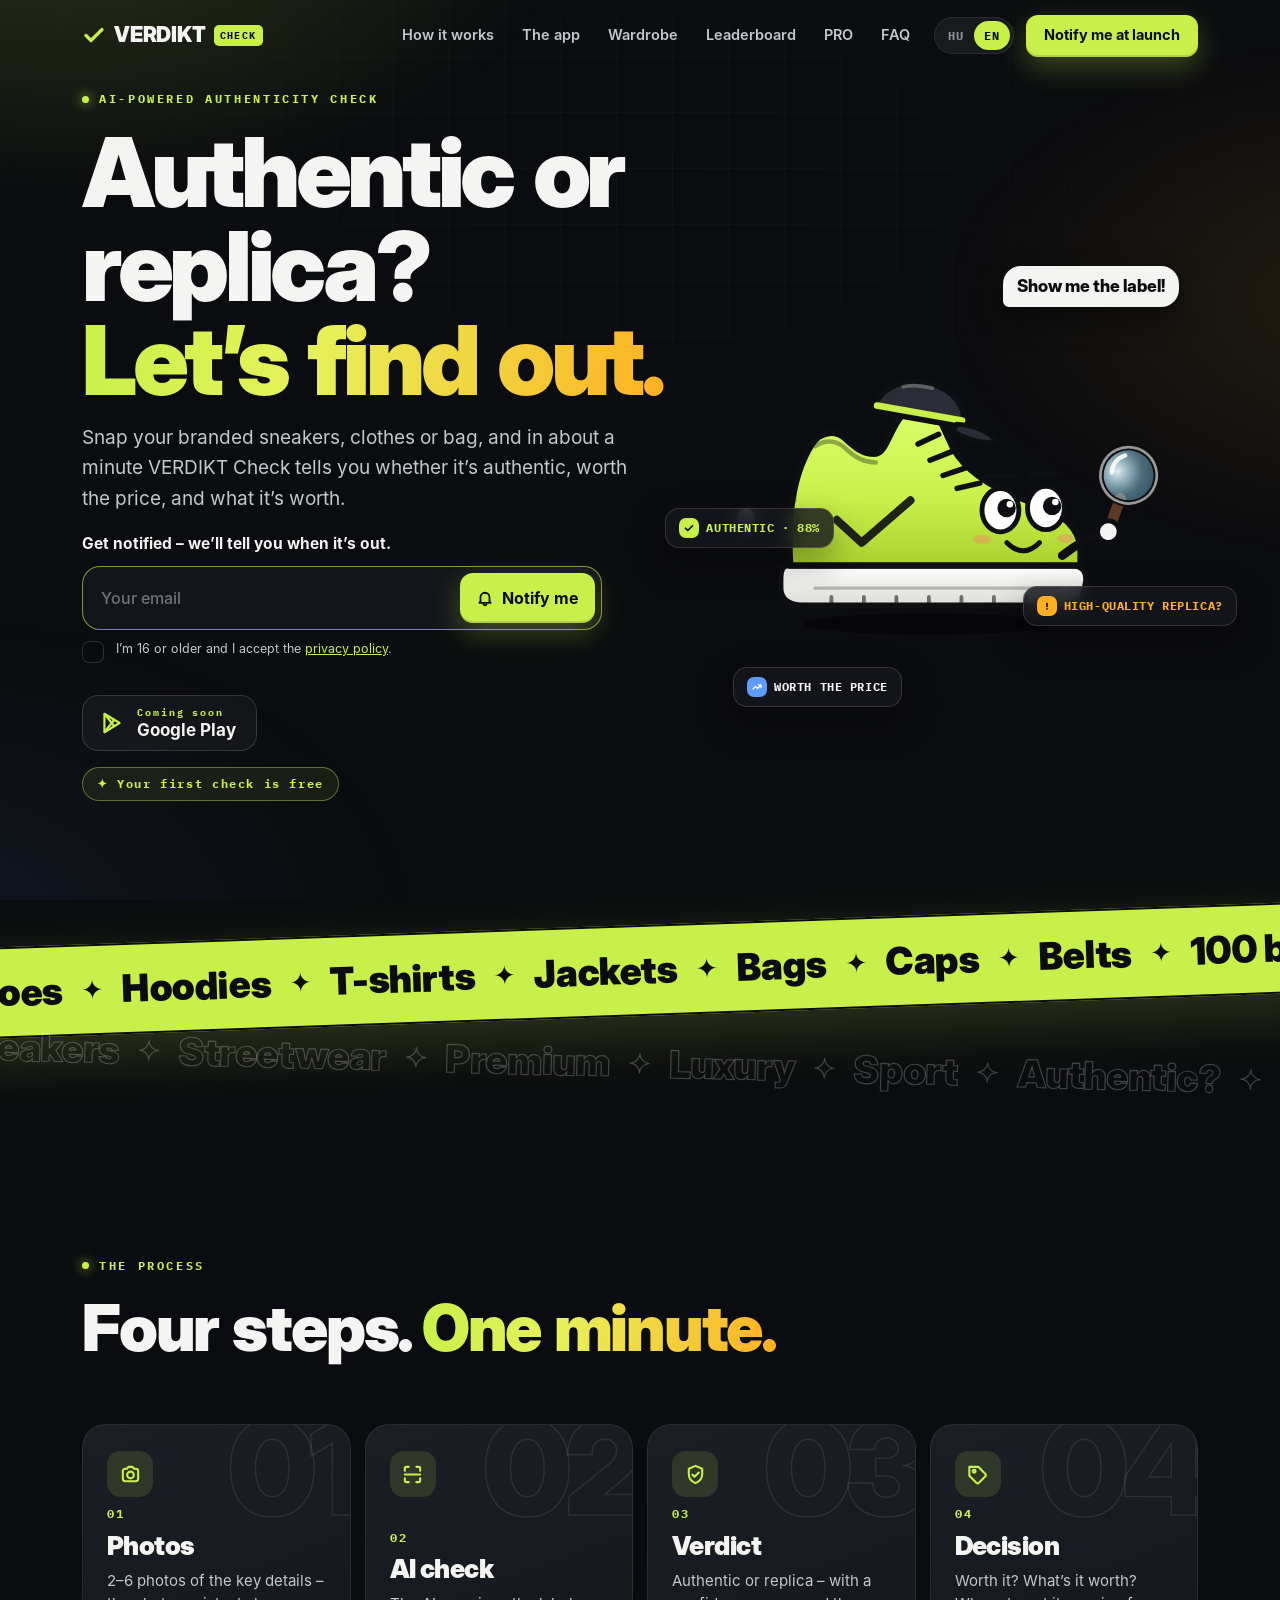
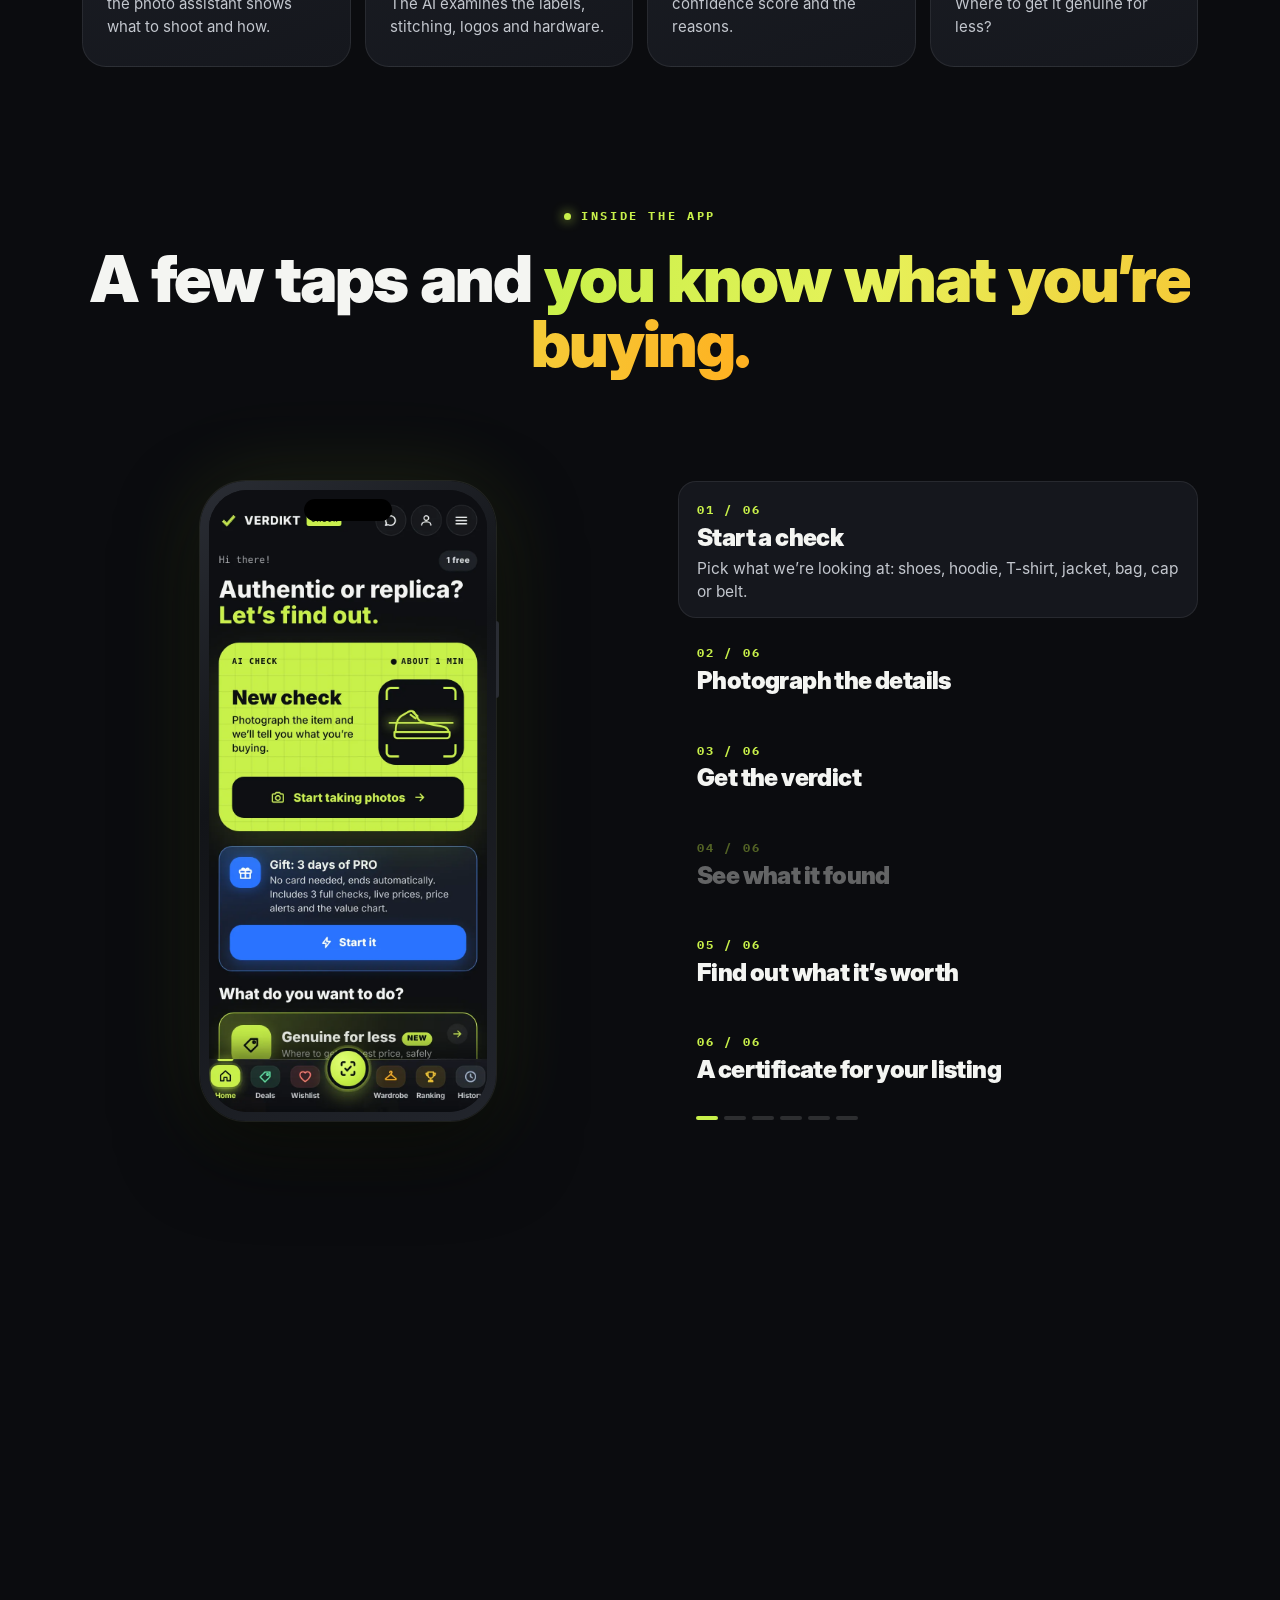
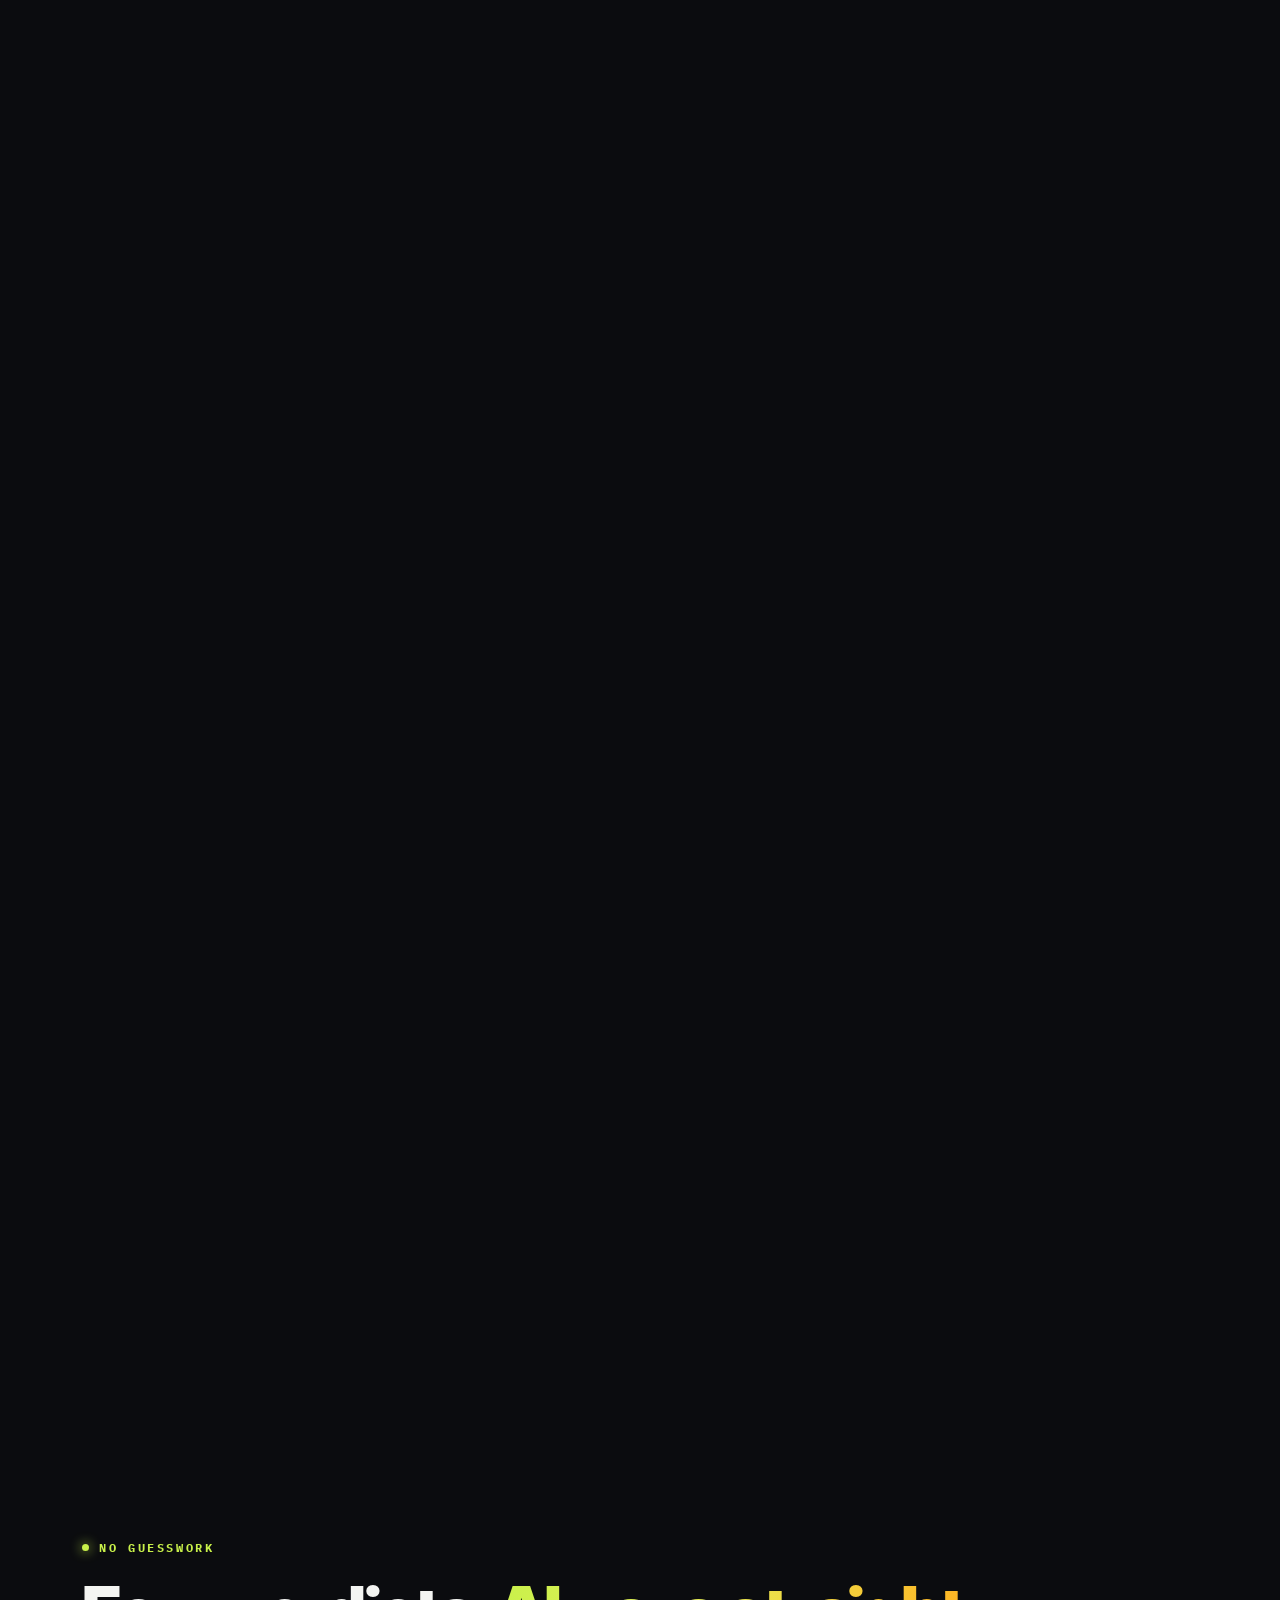
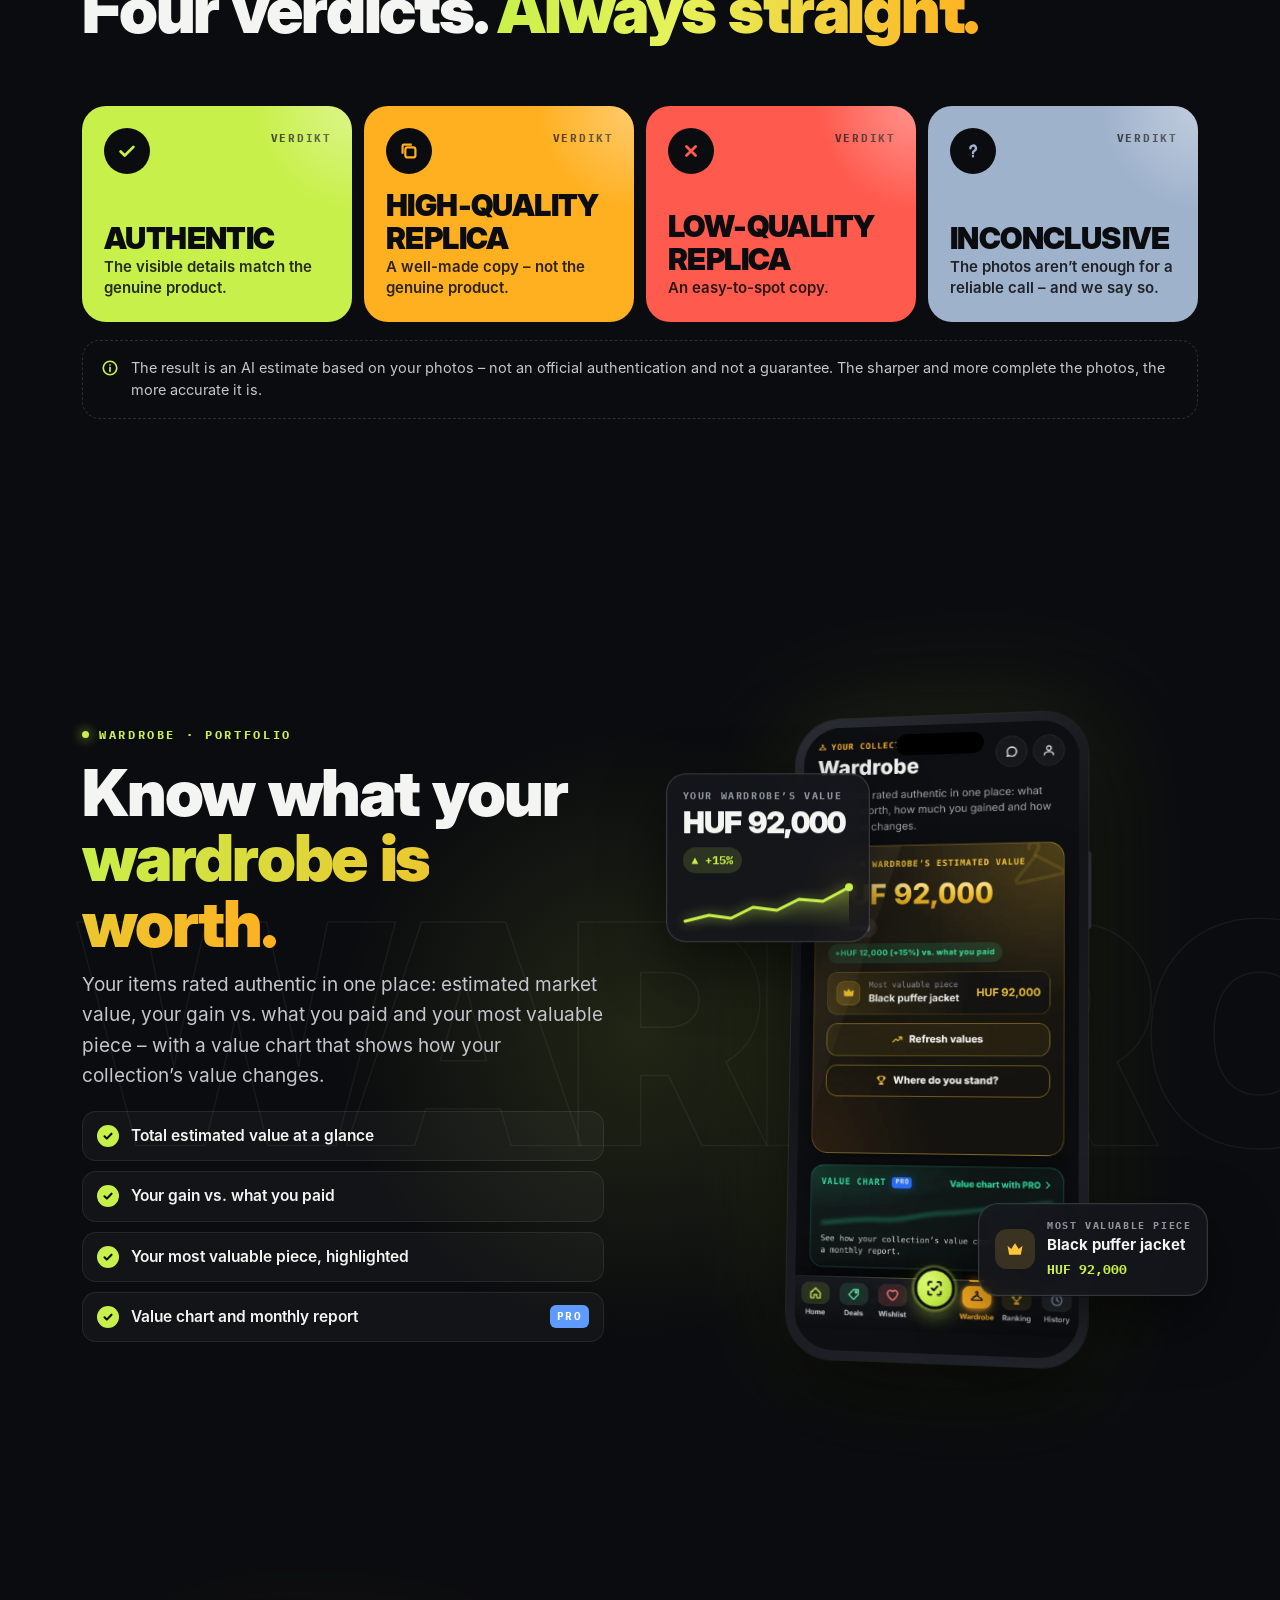
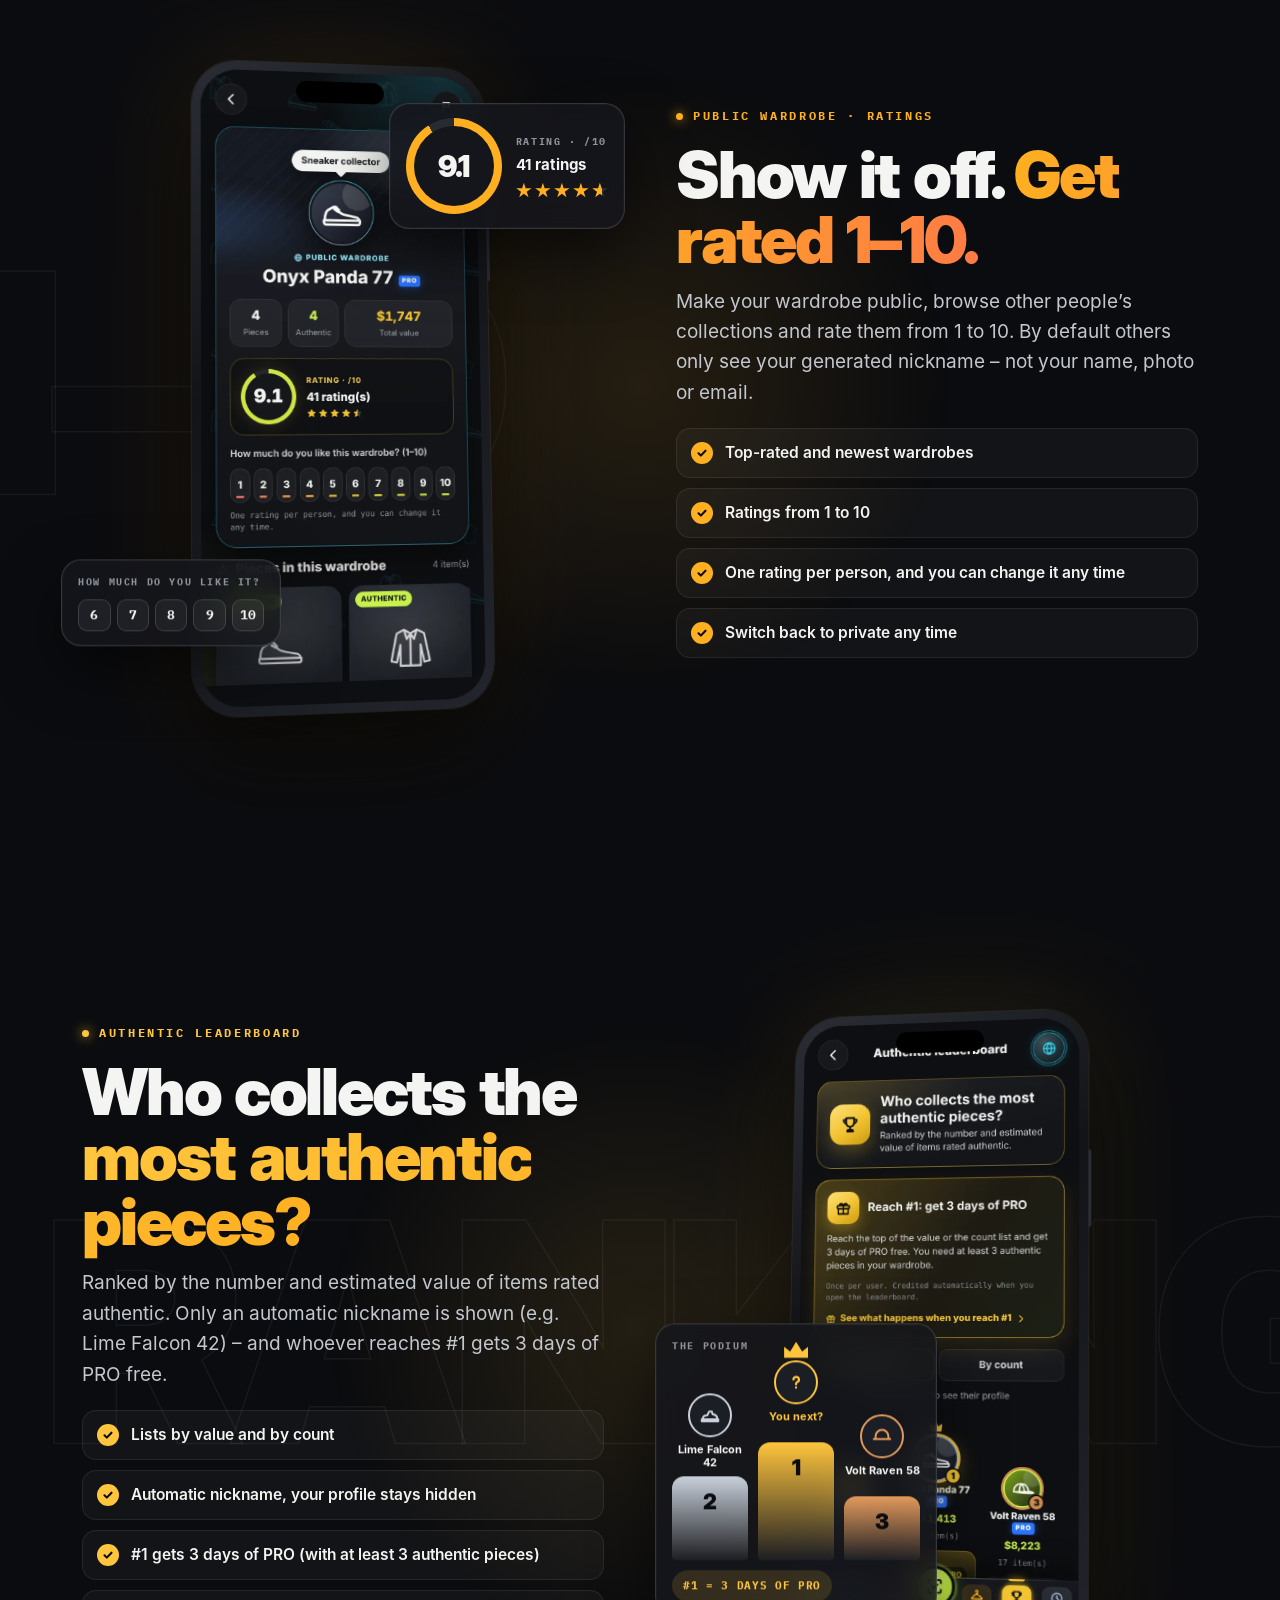
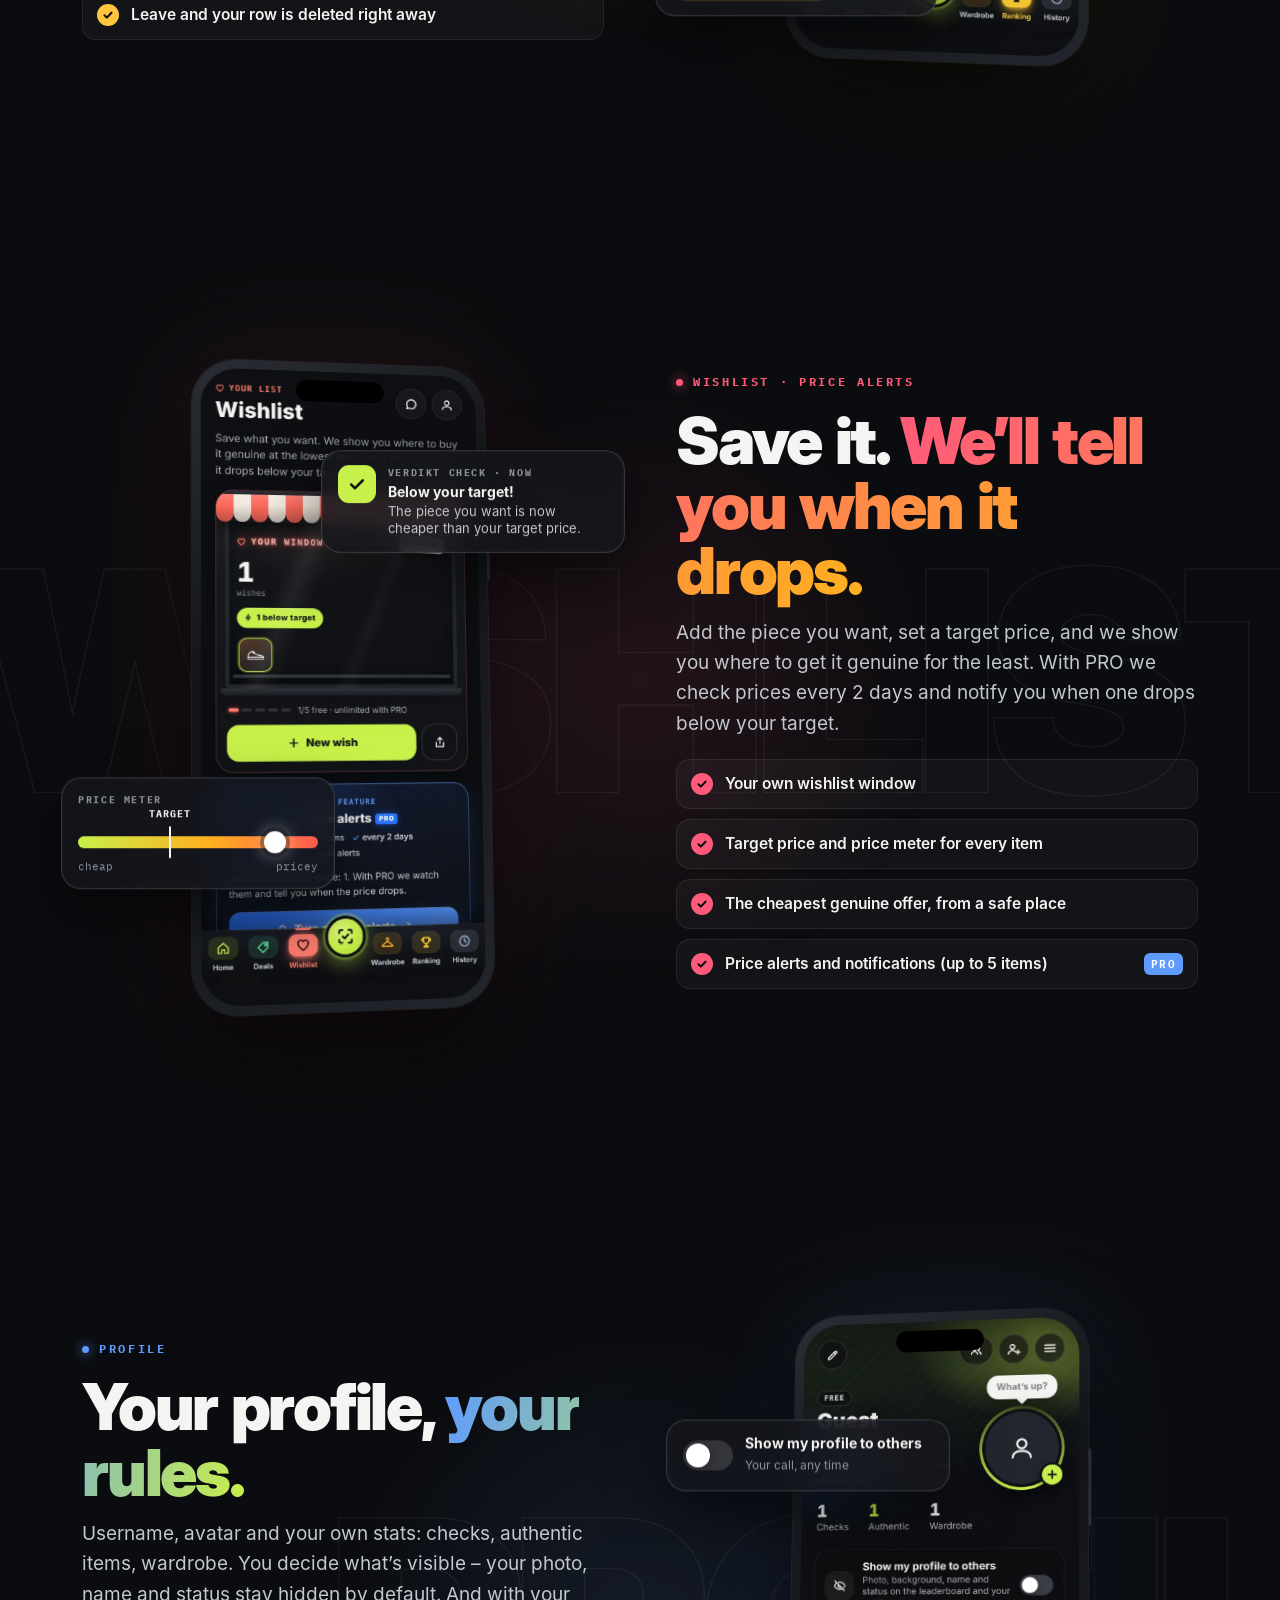
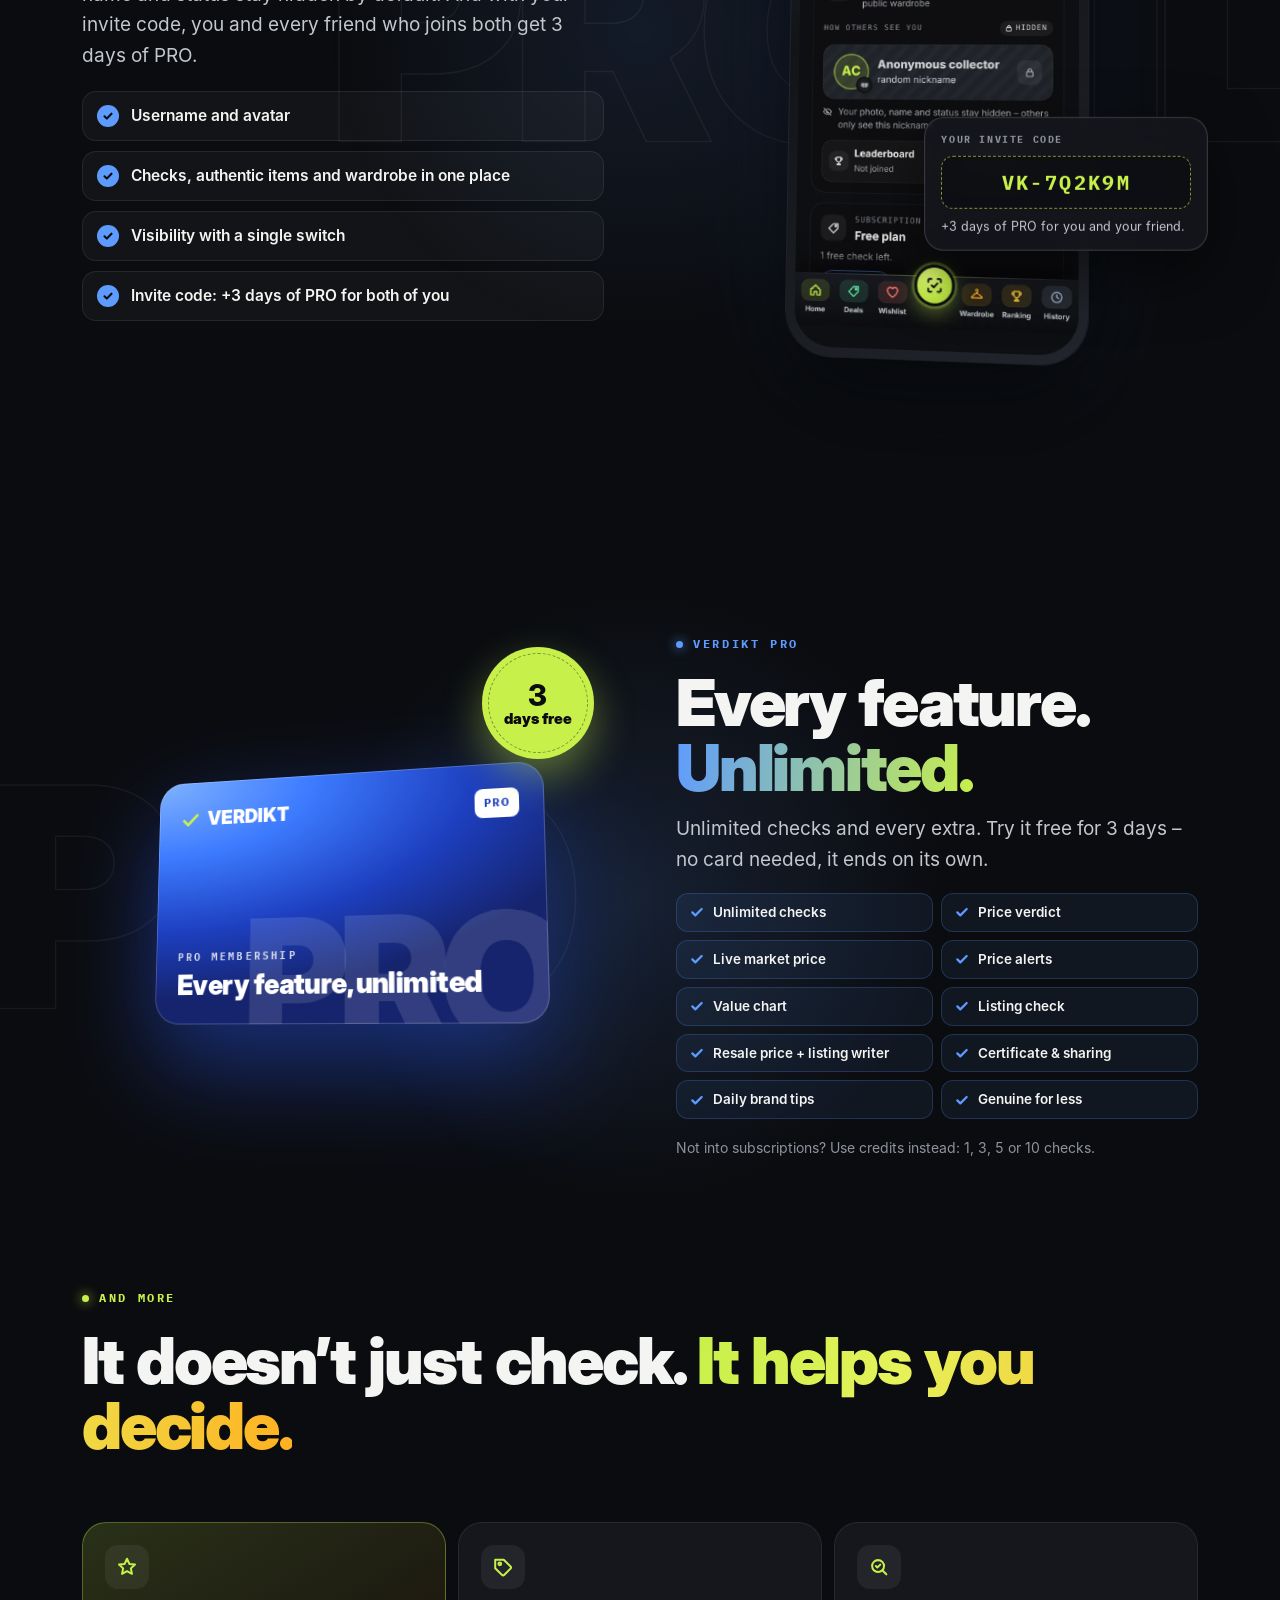
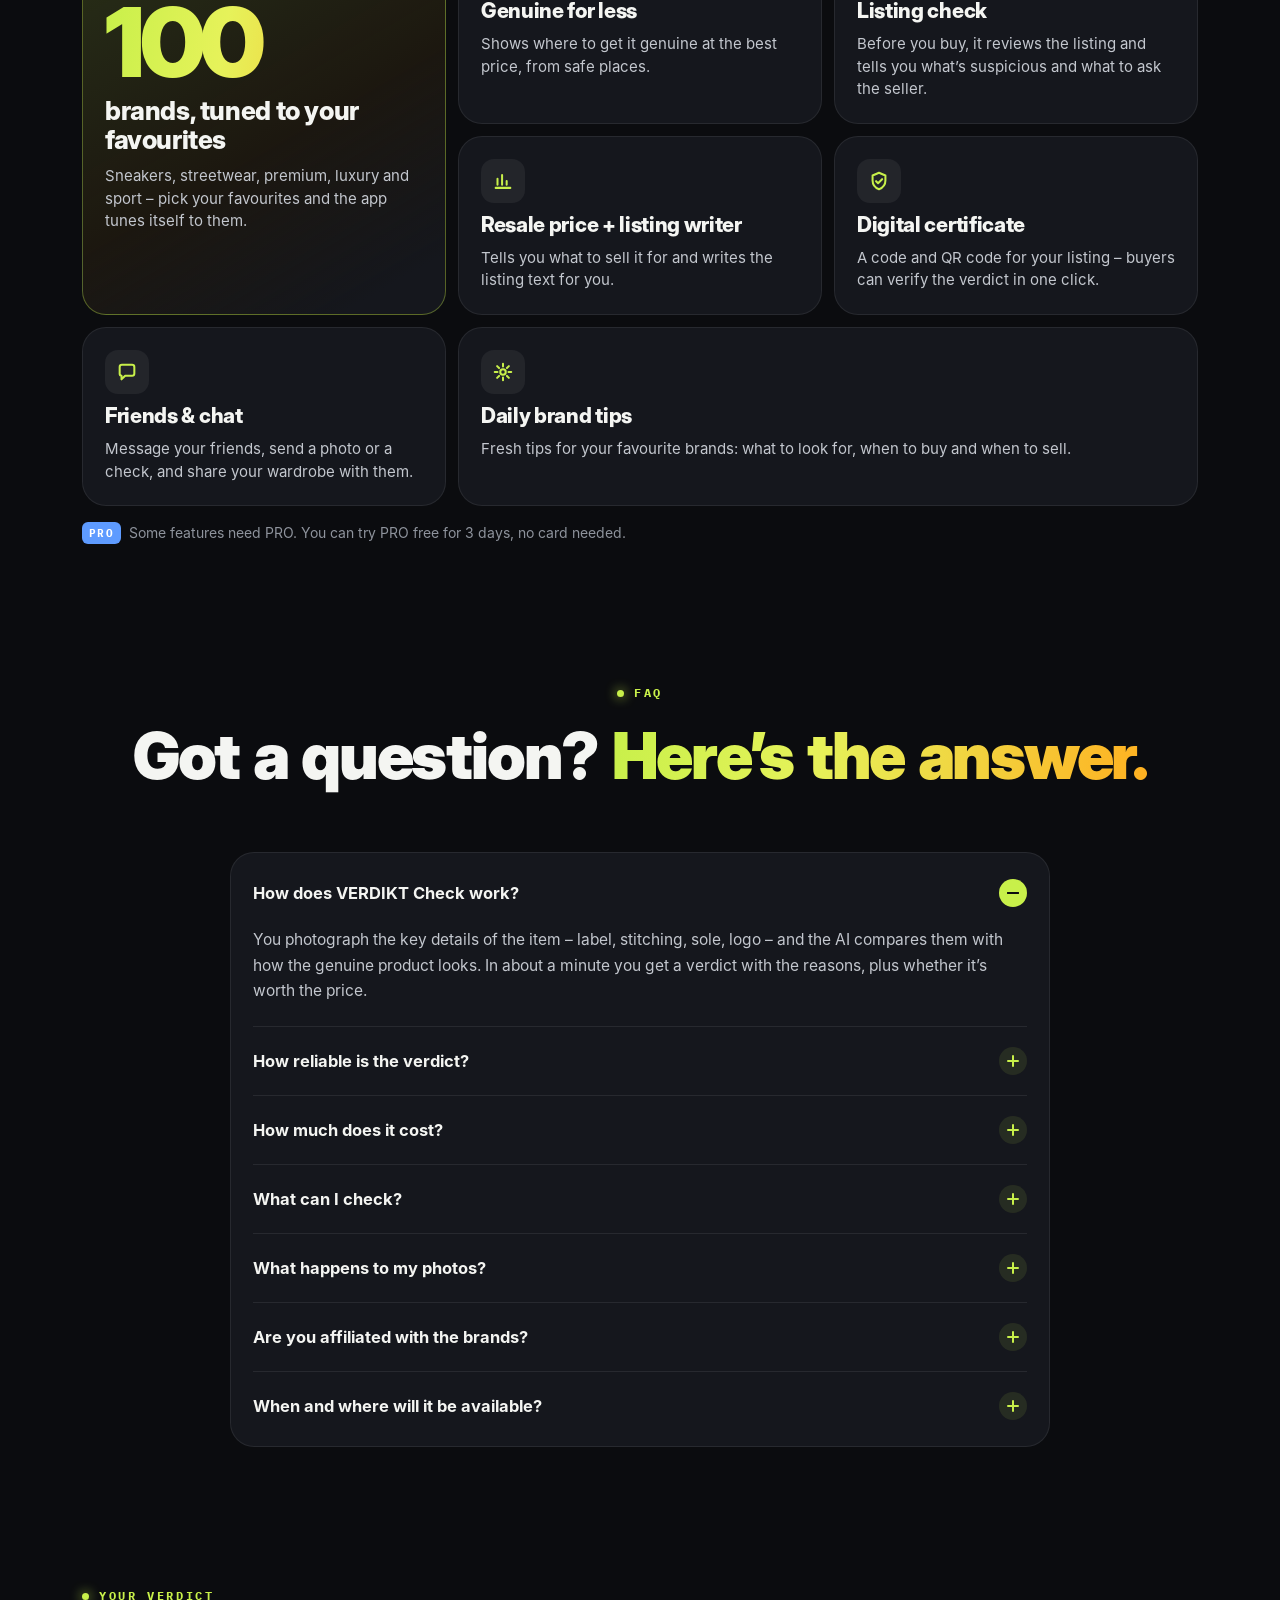
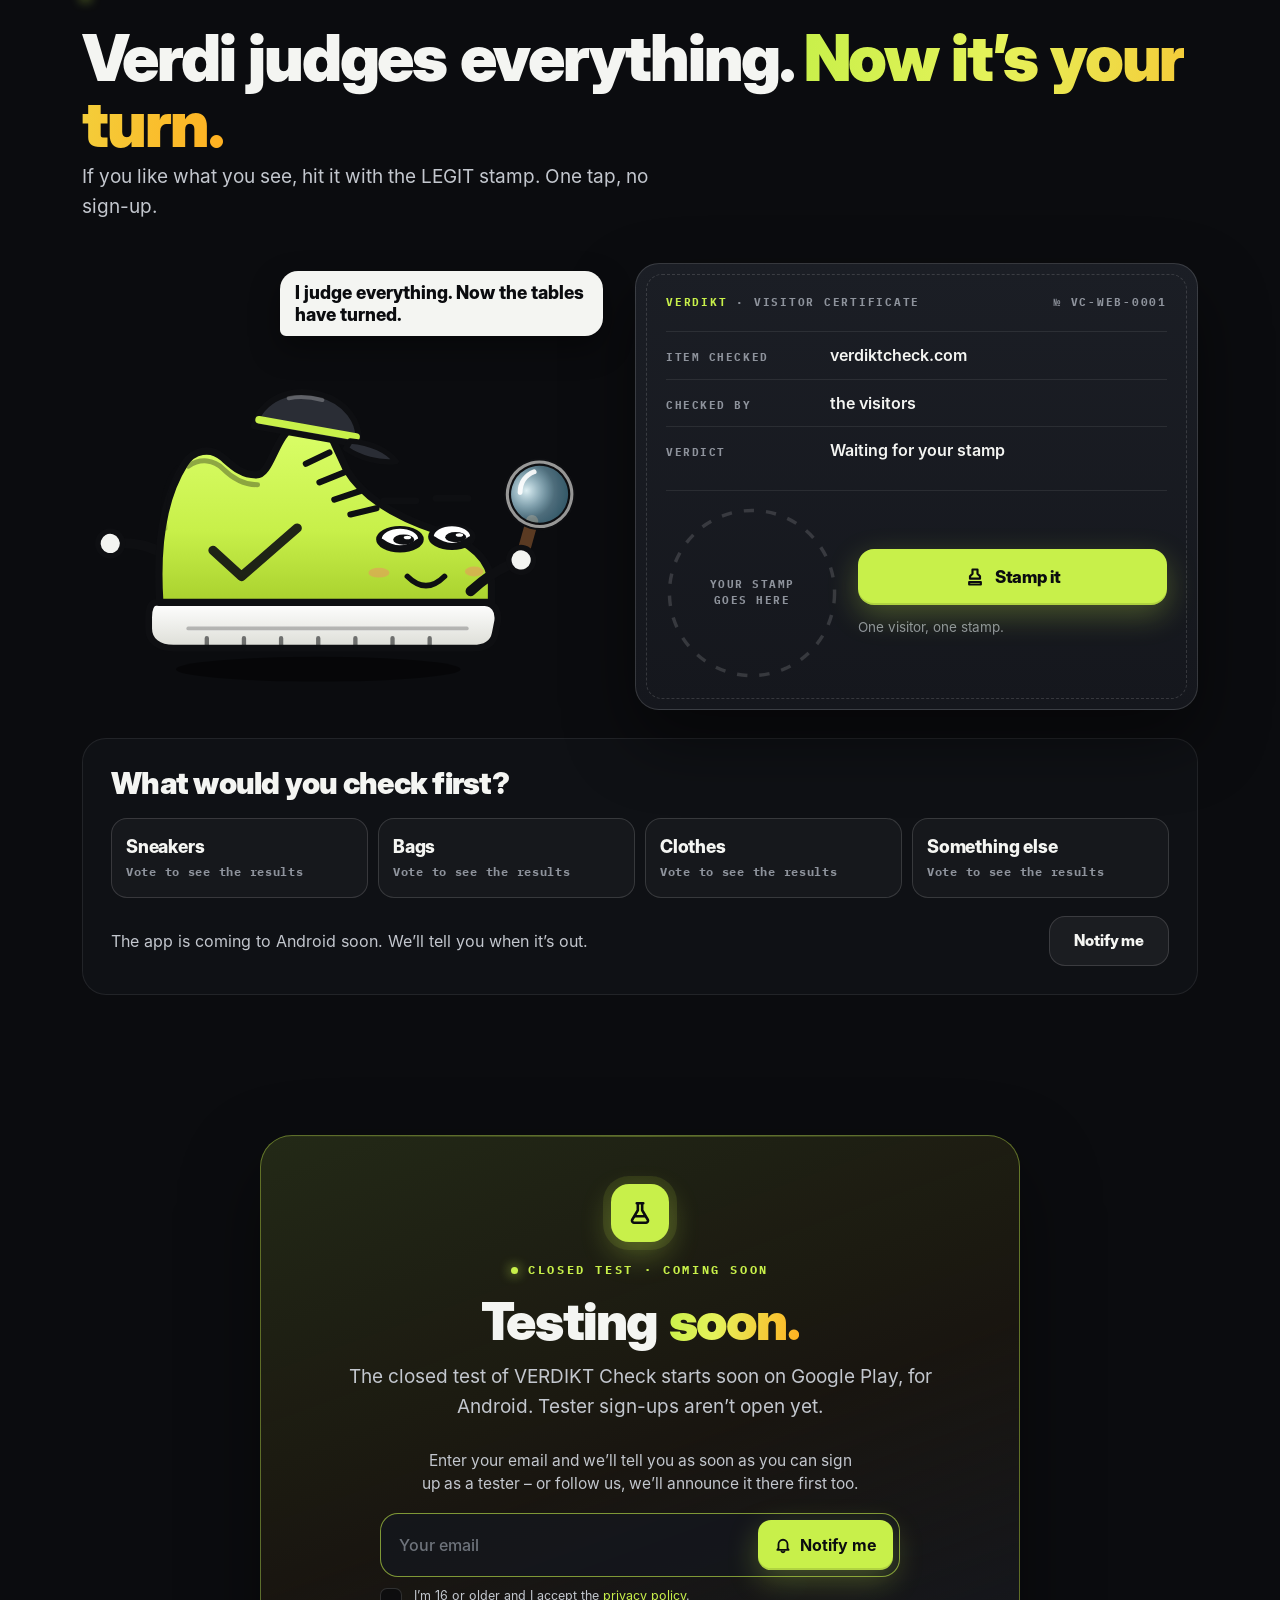
==== commit acab34a3: "Add Legit-pecsét section: visitor stamp + quick poll after the FAQ New, self-contained files (assets" ====
--- a/index.html
+++ b/index.html
@@ -18,6 +18,7 @@
 <link rel="preload" href="fonts/interdisplay-900.woff" as="font" type="font/woff" crossorigin>
 <link rel="preload" href="fonts/inter-400.woff" as="font" type="font/woff" crossorigin>
 <link rel="stylesheet" href="assets/site.css">
+<link rel="stylesheet" href="assets/pecset.css">
 <script src="config.js"></script>
 </head>
 <body>
@@ -355,6 +356,86 @@
   </div>
 </section>
 
+<!-- ============ Legit-pecsét: visitors stamp the site + quick poll (assets/pecset.css, assets/pecset.js) ============ -->
+<section class="sec pc" id="pecset" style="padding-top:0" aria-labelledby="pc-title">
+  <div class="wrap">
+    <div class="sec-head">
+      <span class="kicker rv" data-pc="k">A te verdikted</span>
+      <h2 class="h2 rv d1" id="pc-title" data-pc-html="t">Verdi mindent megítél. <span class="grad">Most te jössz.</span></h2>
+      <p class="lead rv d2" data-pc="lead">Ha tetszik, amit látsz, nyomd rá a LEGIT pecsétet. Egy kattintás, nem kell hozzá regisztráció.</p>
+    </div>
+    <div class="pc-stage">
+      <div class="pc-verdi-col">
+        <div class="pc-bubble" id="pc-bubble" aria-live="polite">Mindent megítélek. Most fordult a kocka.</div>
+        <div class="pc-verdi" id="pc-verdi" aria-hidden="true"></div>
+      </div>
+      <div class="pc-tilt" id="pc-tilt">
+        <div class="pc-halo" aria-hidden="true"></div>
+        <article class="pc-cert" id="pc-cert" aria-labelledby="pc-top">
+          <div class="pc-sheen" aria-hidden="true"></div>
+          <div class="pc-top"><span id="pc-top"><b>VERDIKT</b> · <span data-pc="top">LÁTOGATÓI TANÚSÍTVÁNY</span></span><span>№ VC-WEB-0001</span></div>
+          <dl class="pc-rows">
+            <div><dt data-pc="r1">Vizsgált tárgy</dt><dd>verdiktcheck.com</dd></div>
+            <div><dt data-pc="r2">Vizsgálók</dt><dd data-pc="r2v">a látogatók</dd></div>
+            <div><dt data-pc="r3">Ítélet</dt><dd id="pc-verdict">A te pecsétedre vár</dd></div>
+          </dl>
+          <div class="pc-stamp-row">
+            <div class="pc-zone" id="pc-zone">
+              <svg class="pc-ring" viewBox="0 0 100 100" aria-hidden="true"><circle cx="50" cy="50" r="48"/></svg>
+              <span class="pc-hint" data-pc-html="hint">IDE JÖN<br>A PECSÉT</span>
+              <svg class="pc-stamp" id="pc-stamp" viewBox="0 0 200 200" aria-hidden="true">
+                <defs>
+                  <filter id="pc-ink" x="-10%" y="-10%" width="120%" height="120%">
+                    <feTurbulence type="fractalNoise" baseFrequency=".9" numOctaves="2" seed="7" result="n"/>
+                    <feColorMatrix in="n" type="matrix" values="0 0 0 0 0  0 0 0 0 0  0 0 0 0 0  0 0 0 -2.2 1.6" result="m"/>
+                    <feComposite in="SourceGraphic" in2="m" operator="in"/>
+                  </filter>
+                  <path id="pc-ringpath" d="M100 100 m-70 0 a70 70 0 1 1 140 0 a70 70 0 1 1 -140 0"/>
+                </defs>
+                <g filter="url(#pc-ink)" fill="none" stroke="#C8F04A">
+                  <circle cx="100" cy="100" r="92" stroke-width="7"/>
+                  <circle cx="100" cy="100" r="80" stroke-width="2.5"/>
+                  <circle cx="100" cy="100" r="54" stroke-width="2.5"/>
+                  <text font-family="'Plex Mono',ui-monospace,monospace" font-weight="700" font-size="12.5" letter-spacing="3.2" fill="#C8F04A" stroke="none"><textPath href="#pc-ringpath" id="pc-ringtext">VERDIKT CHECK · LÁTOGATÓI ÍTÉLET ·</textPath></text>
+                  <path d="M78 82 L94 97 L124 66" stroke-width="9" stroke-linecap="round" stroke-linejoin="round"/>
+                  <text x="100" y="132" text-anchor="middle" font-family="'Inter Display','Inter',system-ui,sans-serif" font-weight="900" font-size="34" letter-spacing="-1" fill="#C8F04A" stroke="none">LEGIT</text>
+                </g>
+              </svg>
+            </div>
+            <div class="pc-side">
+              <div class="pc-counter" id="pc-counter">
+                <span class="pc-odo" id="pc-odo" role="status"></span>
+                <span class="pc-counter-l" data-pc="cnt">LEGIT-pecsét eddig</span>
+              </div>
+              <button class="pc-btn pc-btn-lime pulse" type="button" id="pc-btn" aria-pressed="false">
+                <svg viewBox="0 0 24 24" fill="none" stroke="currentColor" stroke-width="2.6" stroke-linecap="round" stroke-linejoin="round" aria-hidden="true"><path d="M9 3h6v5l3 3v3H6v-3l3-3z"/><path d="M5 18h14v3H5z"/></svg>
+                <span id="pc-btn-l">Rányomom a pecsétet</span>
+              </button>
+              <p class="pc-fine" id="pc-fine">Egy látogató, egy pecsét.</p>
+            </div>
+          </div>
+        </article>
+      </div>
+    </div>
+    <div class="pc-poll rv">
+      <div class="pc-poll-head">
+        <h3 id="pc-q" data-pc="q">Mit ellenőriznél először?</h3>
+        <span class="pc-meta" id="pc-meta"></span>
+      </div>
+      <div class="pc-opts" role="group" aria-labelledby="pc-q">
+        <button class="pc-opt" type="button" aria-pressed="false"><span class="bar"></span><span class="lbl">Cipőt</span><span class="pct">Szavazz, és látod az állást</span></button>
+        <button class="pc-opt" type="button" aria-pressed="false"><span class="bar"></span><span class="lbl">Táskát</span><span class="pct">Szavazz, és látod az állást</span></button>
+        <button class="pc-opt" type="button" aria-pressed="false"><span class="bar"></span><span class="lbl">Ruhát</span><span class="pct">Szavazz, és látod az állást</span></button>
+        <button class="pc-opt" type="button" aria-pressed="false"><span class="bar"></span><span class="lbl">Valami mást</span><span class="pct">Szavazz, és látod az állást</span></button>
+      </div>
+      <div class="pc-foot">
+        <p data-pc="foot">Az app hamarosan jön Androidra. Szólunk, amint letölthető.</p>
+        <button class="pc-btn pc-btn-ghost" type="button" id="pc-notify" data-pc="notify">Kérem az értesítést</button>
+      </div>
+    </div>
+  </div>
+</section>
+
 <!-- ============ beta sign-up ============ -->
 <section class="sec" id="beta" style="padding-top:0">
   <div class="wrap">
@@ -417,5 +498,6 @@
 
 <script src="assets/verdi.js"></script>
 <script src="assets/site.js"></script>
+<script src="assets/pecset.js"></script>
 </body>
 </html>
--- a/assets/pecset.css
+++ b/assets/pecset.css
@@ -0,0 +1,116 @@
+/* VERDIKT Check – website: "Legit-pecsét" section (visitor stamp + quick poll). Self-contained: every class starts
+   with pc-, the colours and fonts come from site.css. Loaded after site.css and changes nothing outside #pecset. */
+.pc{position:relative}
+.pc .sec-head{margin-bottom:0}
+.pc-stage{position:relative;display:grid;grid-template-columns:1fr;gap:12px;margin-top:clamp(24px,4vw,40px);align-items:center}
+@media (min-width:880px){.pc-stage{grid-template-columns:1fr 1.08fr;gap:32px}}
+
+/* Verdi + speech bubble */
+.pc-verdi-col{position:relative;display:flex;flex-direction:column;align-items:flex-start;max-width:520px;width:100%;margin:0 auto}
+.pc-bubble{position:relative;z-index:2;margin-left:38%;max-width:62%;background:var(--fg);color:var(--ink);font-family:var(--f-d);font-weight:800;font-size:clamp(14px,3.6vw,18px);line-height:1.2;padding:11px 15px;border-radius:18px 18px 18px 6px;box-shadow:0 12px 30px rgba(0,0,0,.4);transform-origin:0 100%;transition:transform .35s cubic-bezier(.2,1.4,.4,1),opacity .25s}
+.pc-bubble.swap{transform:scale(.6);opacity:0}
+.pc-bubble.big{background:var(--lime);font-size:clamp(17px,4.4vw,24px)}
+.pc-verdi{width:100%;margin-top:-6px;animation:pc-bob 4.6s ease-in-out infinite}
+.pc-verdi svg{display:block;width:100%;height:auto;overflow:visible}
+@keyframes pc-bob{0%,100%{transform:translateY(0)}50%{transform:translateY(-8px)}}
+
+/* certificate: tilts toward the pointer, glows once stamped */
+.pc-tilt{position:relative;perspective:1100px}
+.pc-halo{position:absolute;inset:8% 6%;border-radius:40px;background:radial-gradient(closest-side,rgba(200,240,74,.38),rgba(255,176,32,.12) 60%,transparent);filter:blur(30px);opacity:0;transform:scale(.8);transition:opacity .6s,transform .6s;pointer-events:none}
+.pc-tilt.legit .pc-halo{opacity:.75;transform:scale(1)}
+.pc-tilt.flash .pc-halo{animation:pc-halo 1s ease-out}
+@keyframes pc-halo{0%{opacity:1;transform:scale(1.2)}100%{opacity:.75;transform:scale(1)}}
+.pc-cert{position:relative;transform:rotateX(var(--pc-rx,0deg)) rotateY(var(--pc-ry,0deg));transform-style:preserve-3d;transition:transform .25s ease-out,border-color .5s,box-shadow .5s;background:linear-gradient(180deg,var(--card2),var(--card));border:1px solid var(--line2);border-radius:var(--r);padding:clamp(20px,3.4vw,30px);box-shadow:0 30px 70px rgba(0,0,0,.45);overflow:hidden}
+.pc-cert::before{content:'';position:absolute;inset:10px;border:1px dashed var(--line2);border-radius:16px;pointer-events:none}
+.pc-tilt.legit .pc-cert{border-color:rgba(200,240,74,.55);box-shadow:0 30px 70px rgba(0,0,0,.45),0 0 0 1px rgba(200,240,74,.25),0 0 50px rgba(200,240,74,.18)}
+.pc-sheen{position:absolute;inset:0;pointer-events:none;border-radius:inherit;background:linear-gradient(115deg,transparent 30%,rgba(219,255,106,.20) 44%,rgba(255,255,255,.16) 48%,rgba(255,176,32,.16) 53%,transparent 66%);background-size:260% 100%;background-position:130% 0;mix-blend-mode:screen;opacity:0}
+.pc-tilt.legit .pc-sheen{opacity:1;animation:pc-sheen 5.5s cubic-bezier(.4,0,.2,1) infinite}
+@keyframes pc-sheen{0%{background-position:130% 0}35%,100%{background-position:-30% 0}}
+.pc-cert.thud{animation:pc-thud .5s cubic-bezier(.3,1.6,.5,1)}
+@keyframes pc-thud{0%{translate:0 0}20%{translate:-3px 6px}40%{translate:4px -2px}60%{translate:-2px 1px}100%{translate:0 0}}
+.pc-top{position:relative;display:flex;justify-content:space-between;align-items:center;gap:12px;flex-wrap:wrap;font-family:var(--f-m);font-weight:700;font-size:11px;letter-spacing:.16em;color:var(--muted)}
+.pc-top b{color:var(--lime);font-weight:700}
+.pc-rows{position:relative;margin:20px 0 0;display:grid}
+.pc-rows div{display:grid;grid-template-columns:minmax(0,9.5rem) minmax(0,1fr);gap:12px;padding:11px 0;border-top:1px solid var(--line);align-items:baseline}
+.pc-rows dt{font-family:var(--f-m);font-weight:700;font-size:11px;letter-spacing:.14em;text-transform:uppercase;color:var(--muted)}
+.pc-rows dd{margin:0;font-weight:600;color:var(--fg);min-width:0;overflow-wrap:anywhere;transition:color .4s}
+.pc-rows dd.pc-done{color:var(--lime)}
+
+/* the stamp */
+.pc-stamp-row{position:relative;display:grid;grid-template-columns:auto minmax(0,1fr);gap:20px;align-items:center;margin-top:16px;padding-top:16px;border-top:1px solid var(--line)}
+.pc-zone{position:relative;width:clamp(132px,30vw,172px);aspect-ratio:1;max-width:100%;display:grid;place-items:center}
+.pc-ring{position:absolute;inset:0;width:100%;height:100%;animation:pc-spin 22s linear infinite;transition:opacity .3s}
+.pc-ring circle{fill:none;stroke:var(--line2);stroke-width:2;stroke-dasharray:6 7}
+@keyframes pc-spin{to{transform:rotate(360deg)}}
+.pc-hint{font-family:var(--f-m);font-weight:700;font-size:10.5px;letter-spacing:.14em;color:var(--muted);text-align:center;line-height:1.5;transition:opacity .2s}
+.pc-zone.stamped .pc-ring,.pc-zone.stamped .pc-hint{opacity:0}
+.pc-stamp{position:absolute;inset:-8%;width:116%;height:116%;max-width:none;opacity:0;transform:scale(1) rotate(-12deg);pointer-events:none;filter:drop-shadow(0 0 14px rgba(200,240,74,.35))}
+.pc-stamp.on{opacity:1}
+.pc-stamp.slam{animation:pc-slam .55s cubic-bezier(.2,.9,.3,1.25) both}
+@keyframes pc-slam{0%{opacity:0;transform:scale(2.6) rotate(-30deg)}50%{opacity:1;transform:scale(.88) rotate(-12deg)}75%{transform:scale(1.05) rotate(-12deg)}100%{opacity:1;transform:scale(1) rotate(-12deg)}}
+.pc-shock{position:absolute;left:50%;top:50%;width:100%;height:100%;margin:-50% 0 0 -50%;border-radius:50%;border:3px solid var(--lime);pointer-events:none;animation:pc-shock .7s cubic-bezier(.1,.7,.3,1) forwards}
+.pc-shock.s2{border-color:var(--amber);animation-delay:.08s;opacity:0}
+@keyframes pc-shock{0%{transform:scale(.5);opacity:1}100%{transform:scale(2.6);opacity:0}}
+
+.pc-side{display:flex;flex-direction:column;gap:12px;min-width:0}
+.pc-counter{position:relative;display:flex;align-items:baseline;gap:10px;flex-wrap:wrap}
+.pc-counter[hidden]{display:none}
+.pc-odo{display:inline-flex;font-family:var(--f-d);font-weight:900;font-size:clamp(40px,7vw,56px);line-height:1;letter-spacing:-.02em;color:var(--fg);font-variant-numeric:tabular-nums;transition:color .4s}
+.pc-tilt.legit .pc-odo{color:var(--lime);text-shadow:0 0 24px rgba(200,240,74,.35)}
+.pc-odo .d{display:inline-block;height:1em;overflow:hidden}
+.pc-odo .col{display:flex;flex-direction:column;transition:transform .9s cubic-bezier(.2,.9,.2,1.15)}
+.pc-odo .col span{display:block;height:1em;line-height:1}
+.pc-odo .sp{display:inline-block;width:.22em}
+.pc-counter-l{font-family:var(--f-m);font-weight:700;font-size:11px;letter-spacing:.14em;text-transform:uppercase;color:var(--muted)}
+.pc-plus{position:absolute;left:0;top:-6px;font-family:var(--f-d);font-weight:900;font-size:28px;color:var(--lime);pointer-events:none;animation:pc-plus 1.1s ease-out forwards}
+@keyframes pc-plus{0%{opacity:0;transform:translateY(10px) scale(.6)}20%{opacity:1;transform:translateY(-6px) scale(1.15)}100%{opacity:0;transform:translateY(-44px) scale(1)}}
+
+.pc-btn{position:relative;display:inline-flex;align-items:center;justify-content:center;gap:10px;min-height:56px;padding:0 24px;border-radius:16px;font-family:var(--f-d);font-weight:800;font-size:17px;letter-spacing:-.01em;transition:transform .15s,box-shadow .2s,background .2s,color .2s}
+.pc-btn svg{width:20px;height:20px;flex-shrink:0}
+.pc-btn-lime{background:var(--lime);color:var(--ink);box-shadow:0 10px 30px rgba(200,240,74,.28),inset 0 -2px 0 rgba(0,0,0,.12)}
+.pc-btn-lime:hover{background:var(--lime2);transform:translateY(-1px)}
+.pc-btn-lime:active{transform:translateY(2px) scale(.97)}
+.pc-btn-lime.pulse::after{content:'';position:absolute;inset:0;border-radius:inherit;animation:pc-pulse 2.2s cubic-bezier(.2,.6,.3,1) infinite;pointer-events:none}
+@keyframes pc-pulse{0%{box-shadow:0 0 0 0 rgba(200,240,74,.55)}80%,100%{box-shadow:0 0 0 16px rgba(200,240,74,0)}}
+.pc-btn-lime[aria-pressed="true"]{background:transparent;color:var(--lime);box-shadow:inset 0 0 0 2px var(--lime)}
+.pc-btn-ghost{background:rgba(255,255,255,.05);color:var(--fg);border:1.5px solid var(--line2);min-height:50px;font-size:15.5px}
+.pc-btn-ghost:hover{border-color:var(--lime);color:var(--lime)}
+.pc-fine{margin:0;font-size:13.5px;color:var(--muted)}
+
+/* poll */
+.pc-poll{margin-top:clamp(18px,3vw,28px);padding:clamp(20px,3.4vw,28px);border:1px solid var(--line);border-radius:var(--r);background:rgba(21,23,29,.55)}
+.pc-poll-head{display:flex;flex-wrap:wrap;align-items:baseline;justify-content:space-between;gap:6px 16px}
+.pc-poll h3{margin:0;font-family:var(--f-d);font-weight:900;font-size:clamp(22px,3.6vw,30px);letter-spacing:-.025em;line-height:1.1;text-wrap:balance}
+.pc-meta{font-family:var(--f-m);font-weight:700;font-size:11px;letter-spacing:.12em;color:var(--muted);font-variant-numeric:tabular-nums}
+.pc-opts{display:grid;grid-template-columns:repeat(2,minmax(0,1fr));gap:10px;margin-top:18px}
+@media (min-width:760px){.pc-opts{grid-template-columns:repeat(4,minmax(0,1fr))}}
+.pc-opt{position:relative;overflow:hidden;text-align:left;border:1.5px solid var(--line2);border-radius:16px;padding:14px 14px 13px;background:rgba(255,255,255,.03);display:flex;flex-direction:column;gap:2px;min-height:80px;transition:border-color .2s,background .2s,transform .15s}
+.pc-opt:hover{border-color:var(--fg2);transform:translateY(-2px)}
+.pc-opt:active{transform:scale(.97)}
+.pc-opt .bar{position:absolute;left:0;top:0;bottom:0;width:0;background:rgba(255,255,255,.07);transition:width 1s cubic-bezier(.2,.9,.2,1);z-index:0}
+.pc-opt[aria-pressed="true"]{border-color:var(--lime);box-shadow:0 0 30px rgba(200,240,74,.15)}
+.pc-opt[aria-pressed="true"] .bar{background:linear-gradient(90deg,rgba(200,240,74,.32),rgba(255,176,32,.22))}
+.pc-opt .lbl,.pc-opt .pct{position:relative;z-index:1}
+.pc-opt .lbl{font-family:var(--f-d);font-weight:800;font-size:18px;letter-spacing:-.01em}
+.pc-opt .pct{font-family:var(--f-m);font-weight:700;font-size:12px;letter-spacing:.06em;color:var(--muted);font-variant-numeric:tabular-nums}
+.pc-opt[aria-pressed="true"] .pct{color:var(--lime)}
+.pc-opt .top{position:absolute;right:10px;top:10px;z-index:1;font-family:var(--f-m);font-weight:700;font-size:9.5px;letter-spacing:.14em;background:var(--amber);color:var(--ink);padding:3px 6px 2px;border-radius:5px}
+.pc-foot{display:flex;flex-wrap:wrap;align-items:center;gap:12px 18px;margin-top:18px}
+.pc-foot p{margin:0;flex:1 1 280px;min-width:0;color:var(--fg2)}
+
+.pc-fx{position:fixed;inset:0;width:100%;height:100%;pointer-events:none;z-index:60}
+
+@media (max-width:520px){
+  .pc-stamp-row{grid-template-columns:1fr;justify-items:center;text-align:center}
+  .pc-side{align-items:center;width:100%}
+  .pc-counter{justify-content:center}
+  .pc-side .pc-btn-lime{width:100%}
+  .pc-rows div{grid-template-columns:1fr;gap:2px}
+  .pc-verdi-col{max-width:340px}
+}
+@media (prefers-reduced-motion:reduce){
+  .pc-verdi,.pc-cert.thud,.pc-ring,.pc-tilt.legit .pc-sheen,.pc-btn-lime.pulse::after,.pc-tilt.flash .pc-halo{animation:none}
+  .pc-stamp.slam{animation:none;opacity:1}
+  .pc-shock,.pc-plus{display:none}
+  .pc-opt .bar,.pc-bubble,.pc-odo .col,.pc-cert{transition:none}
+}
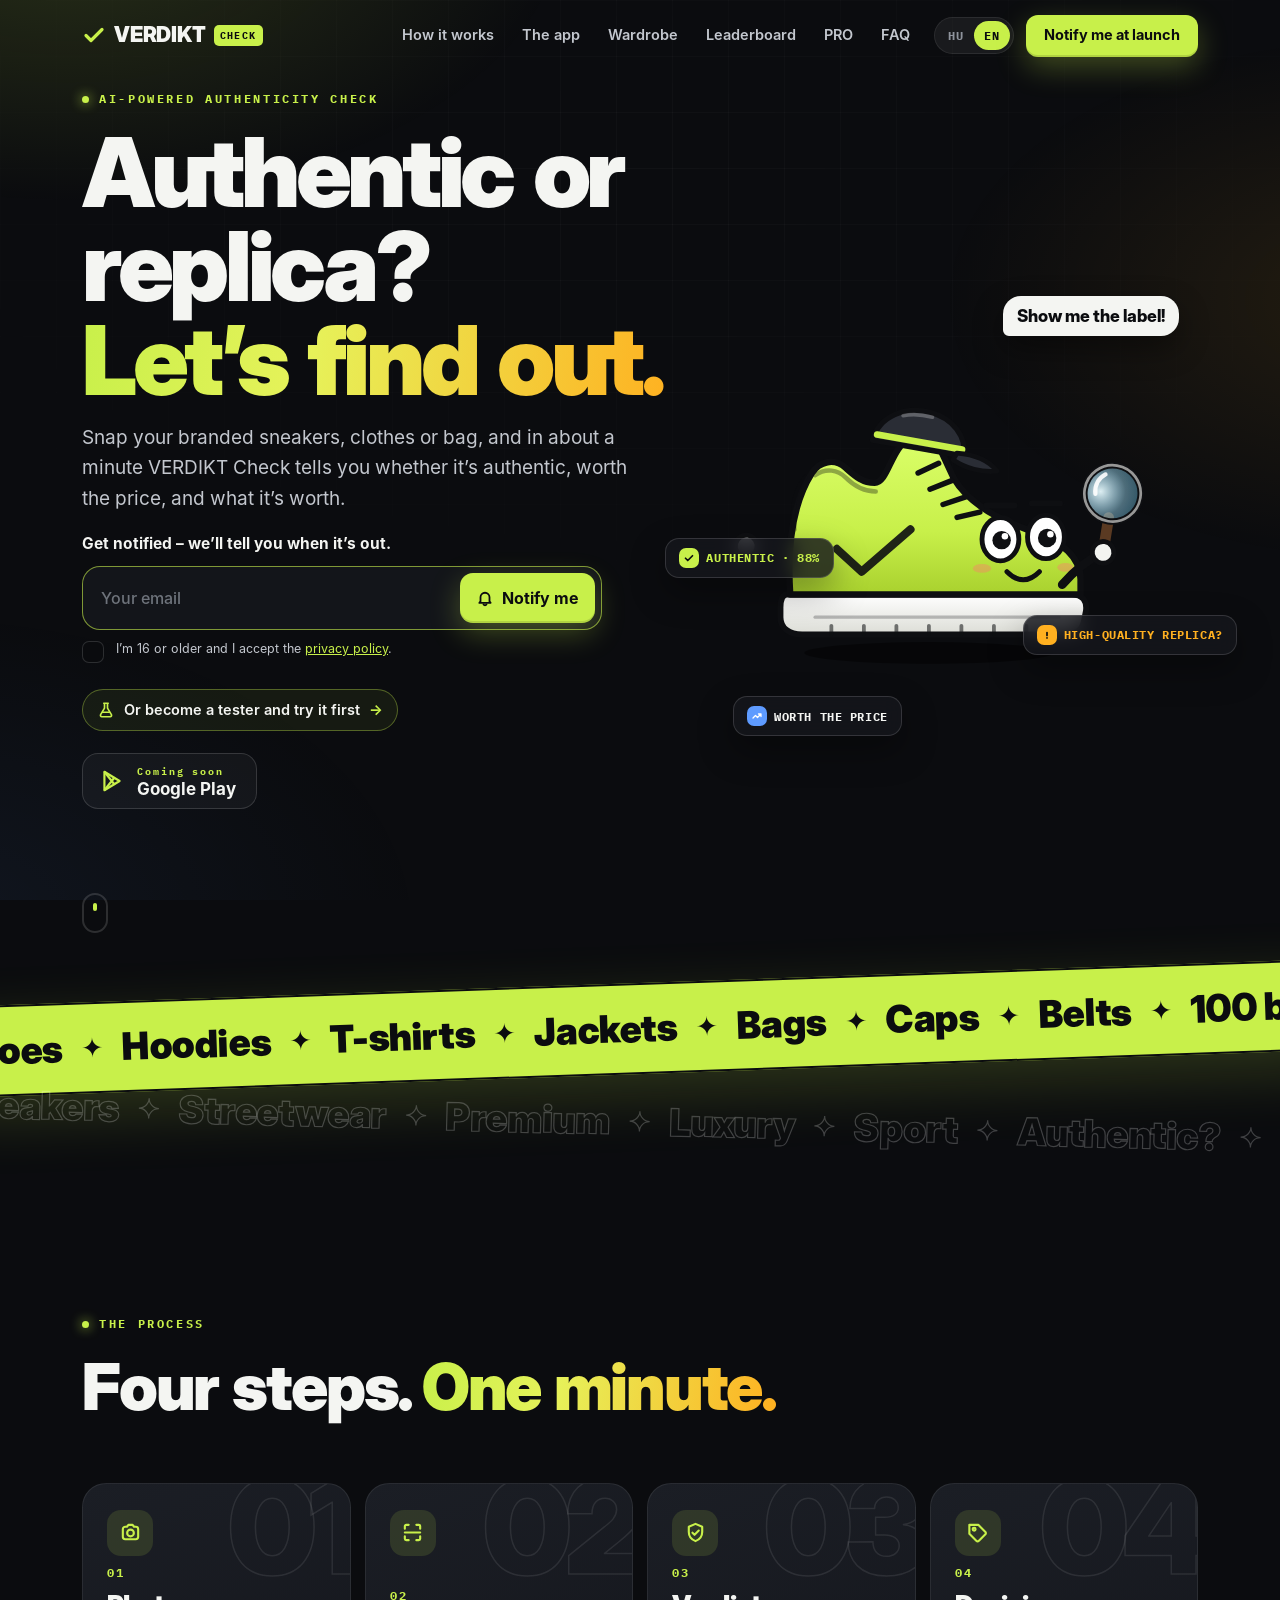
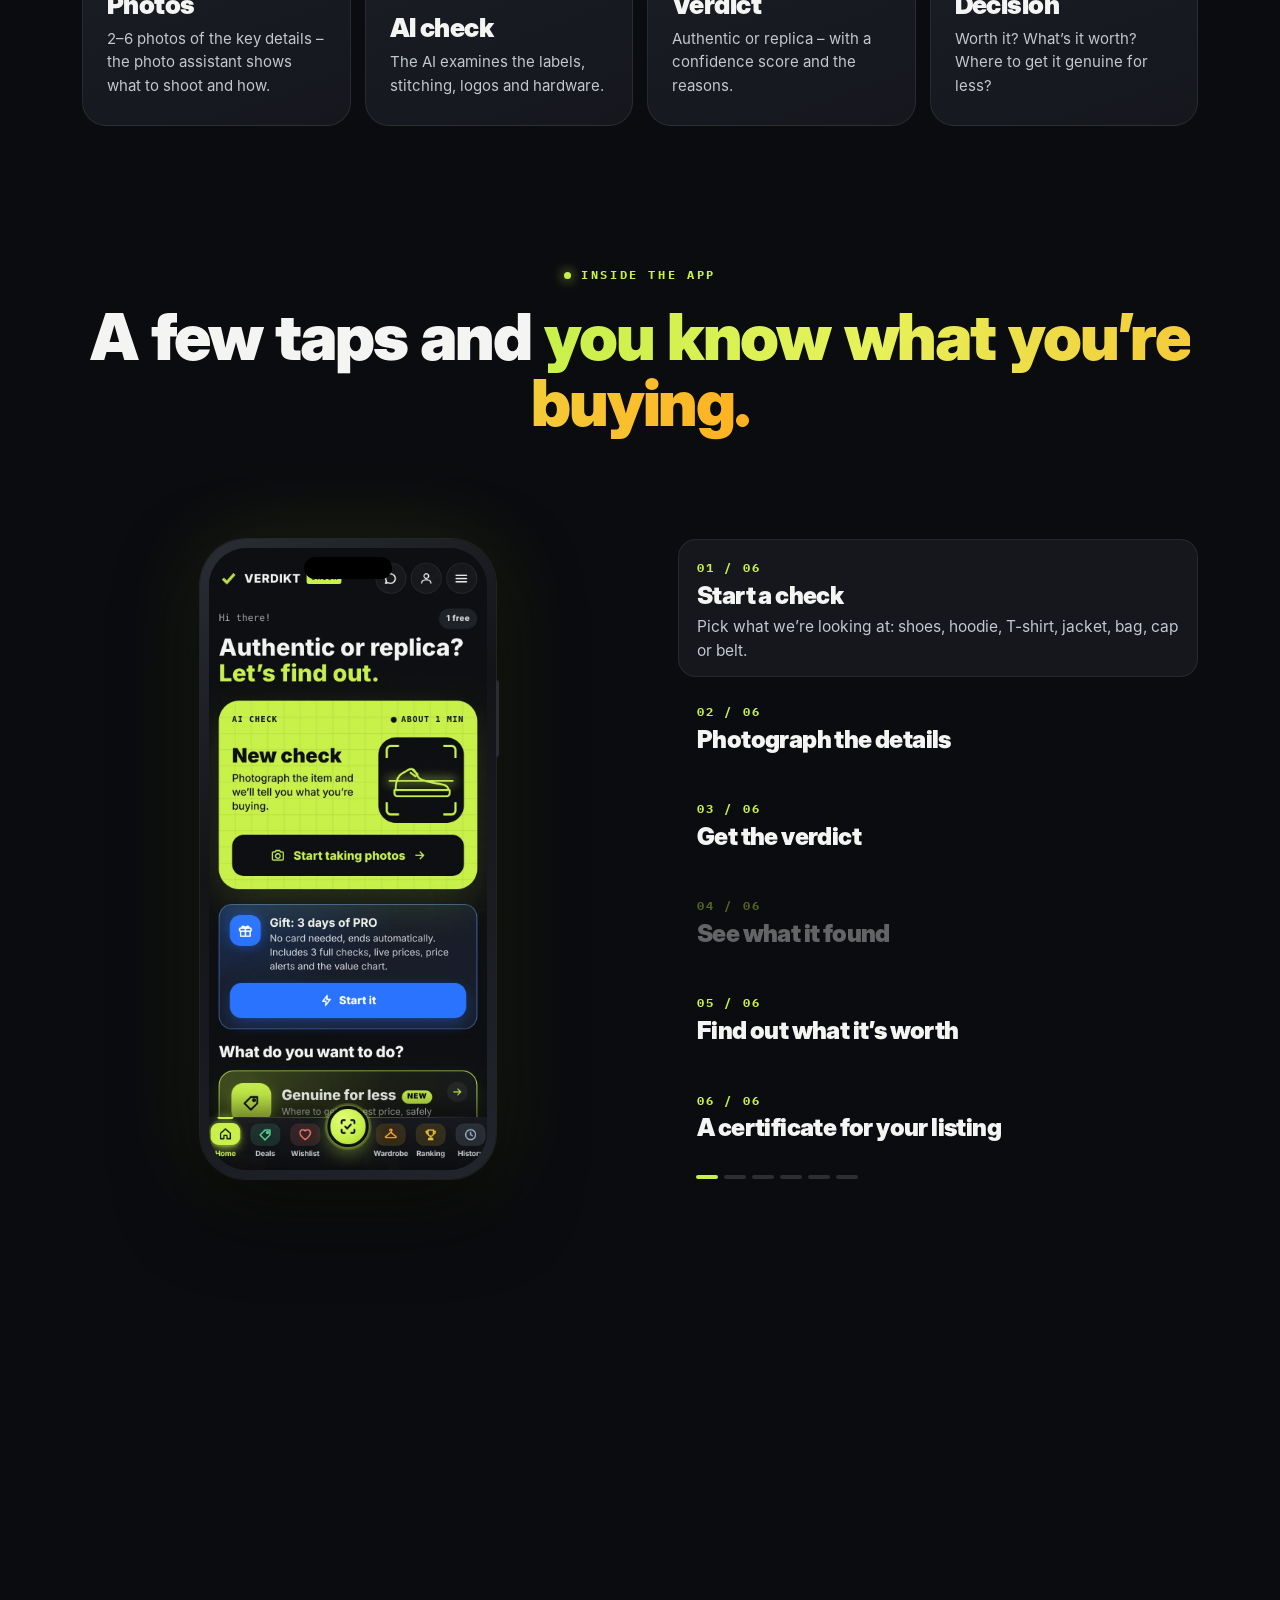
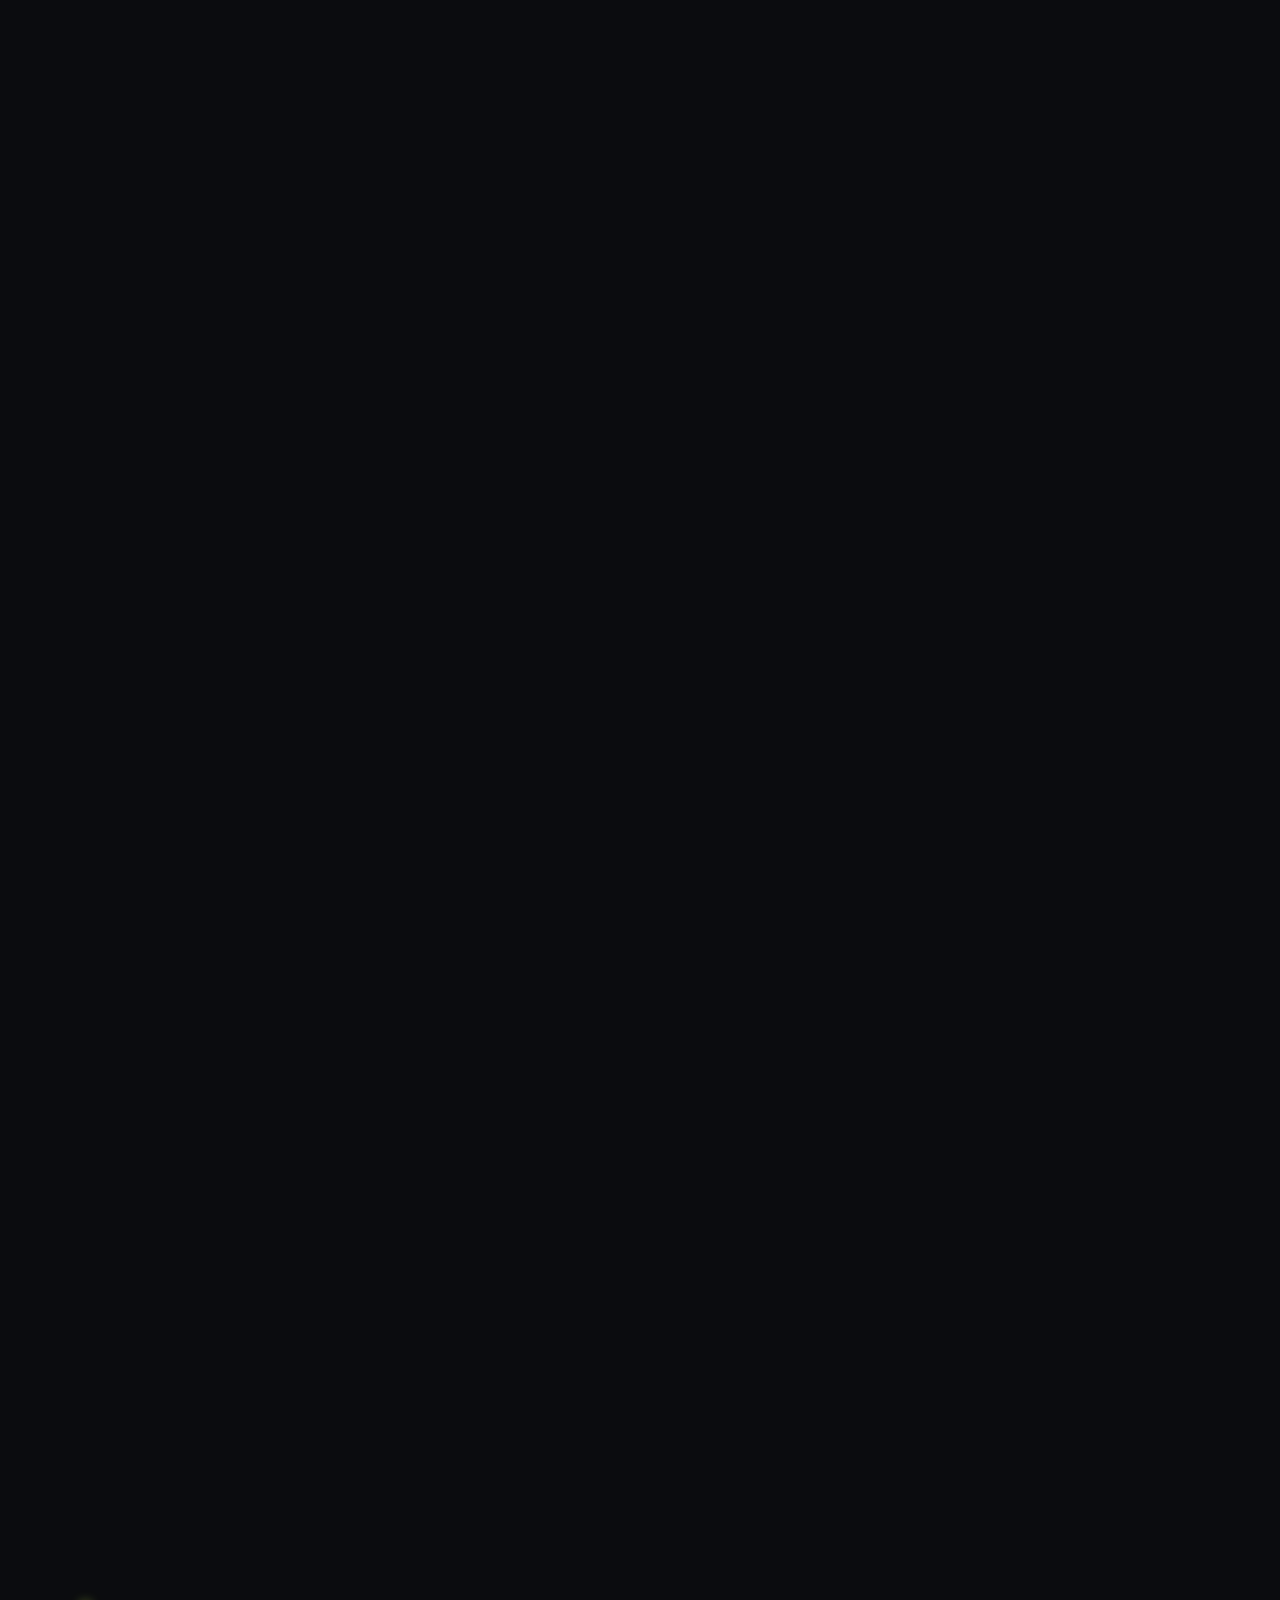
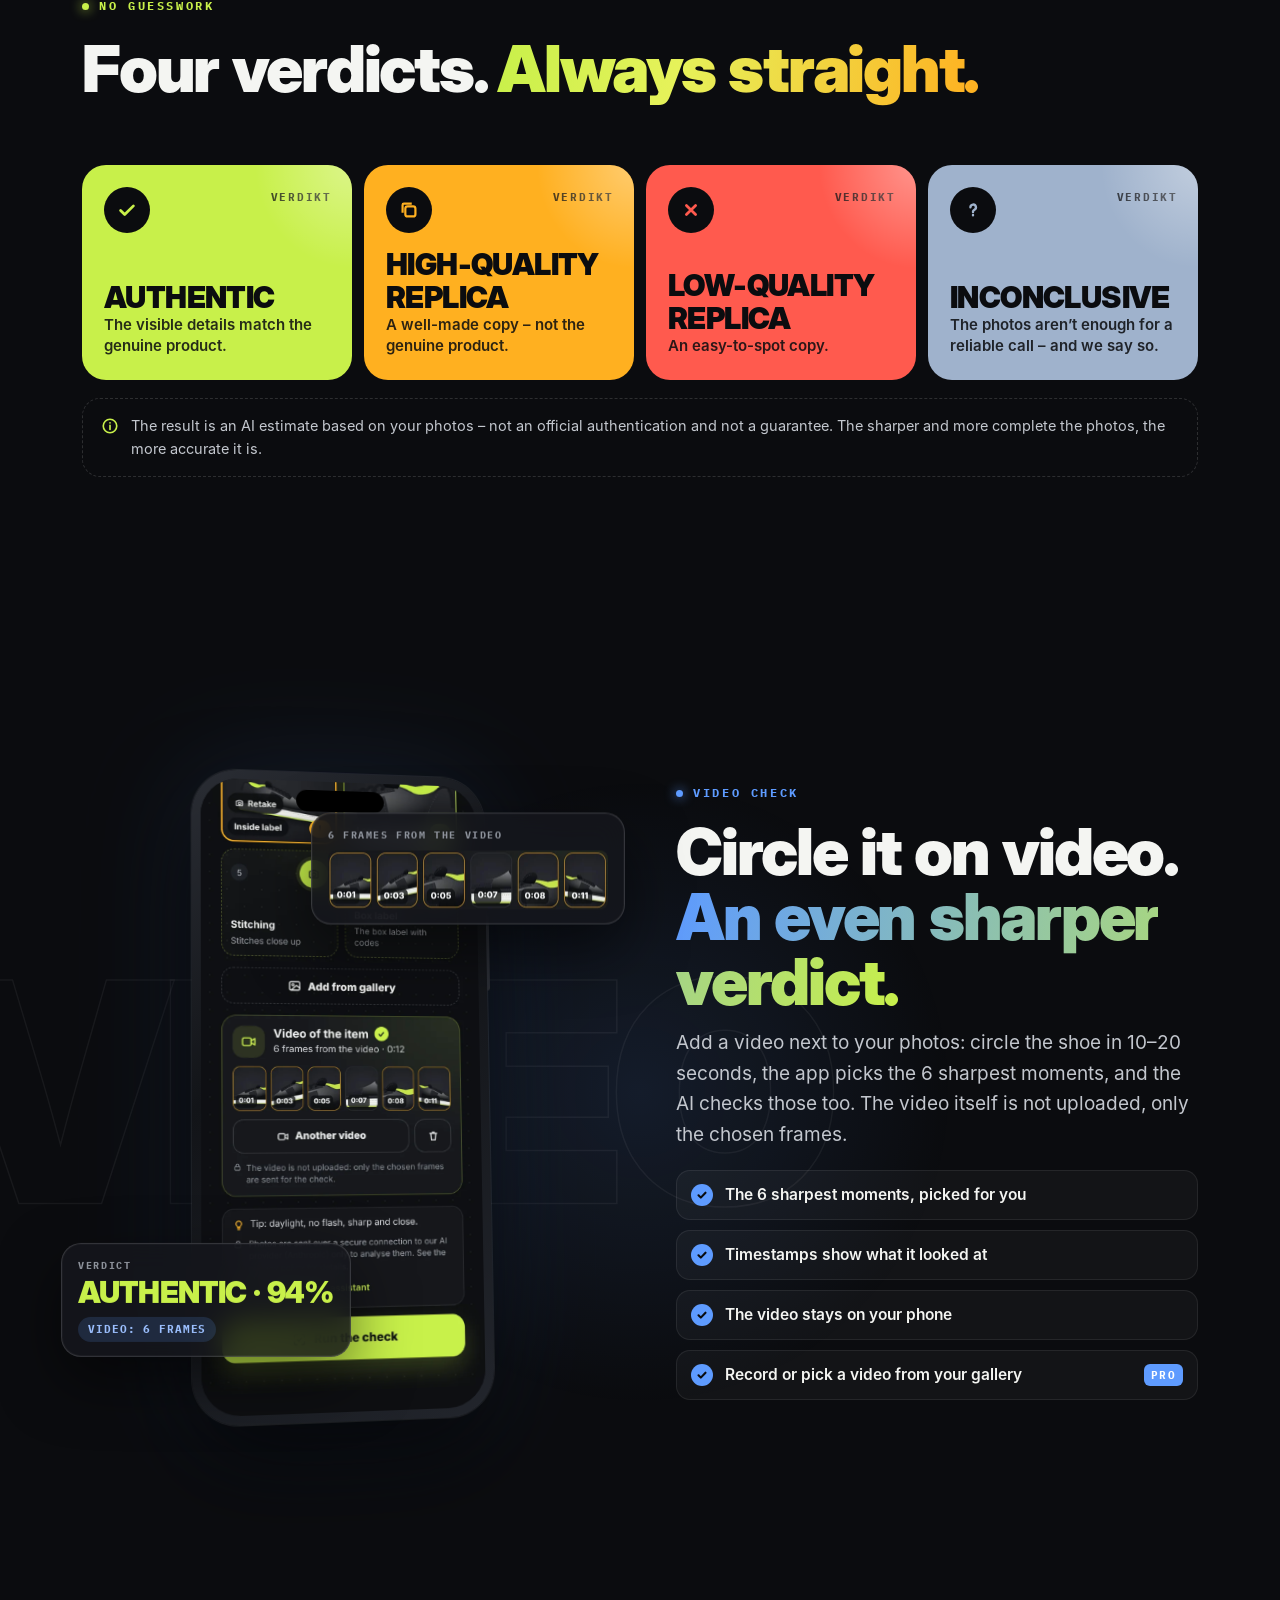
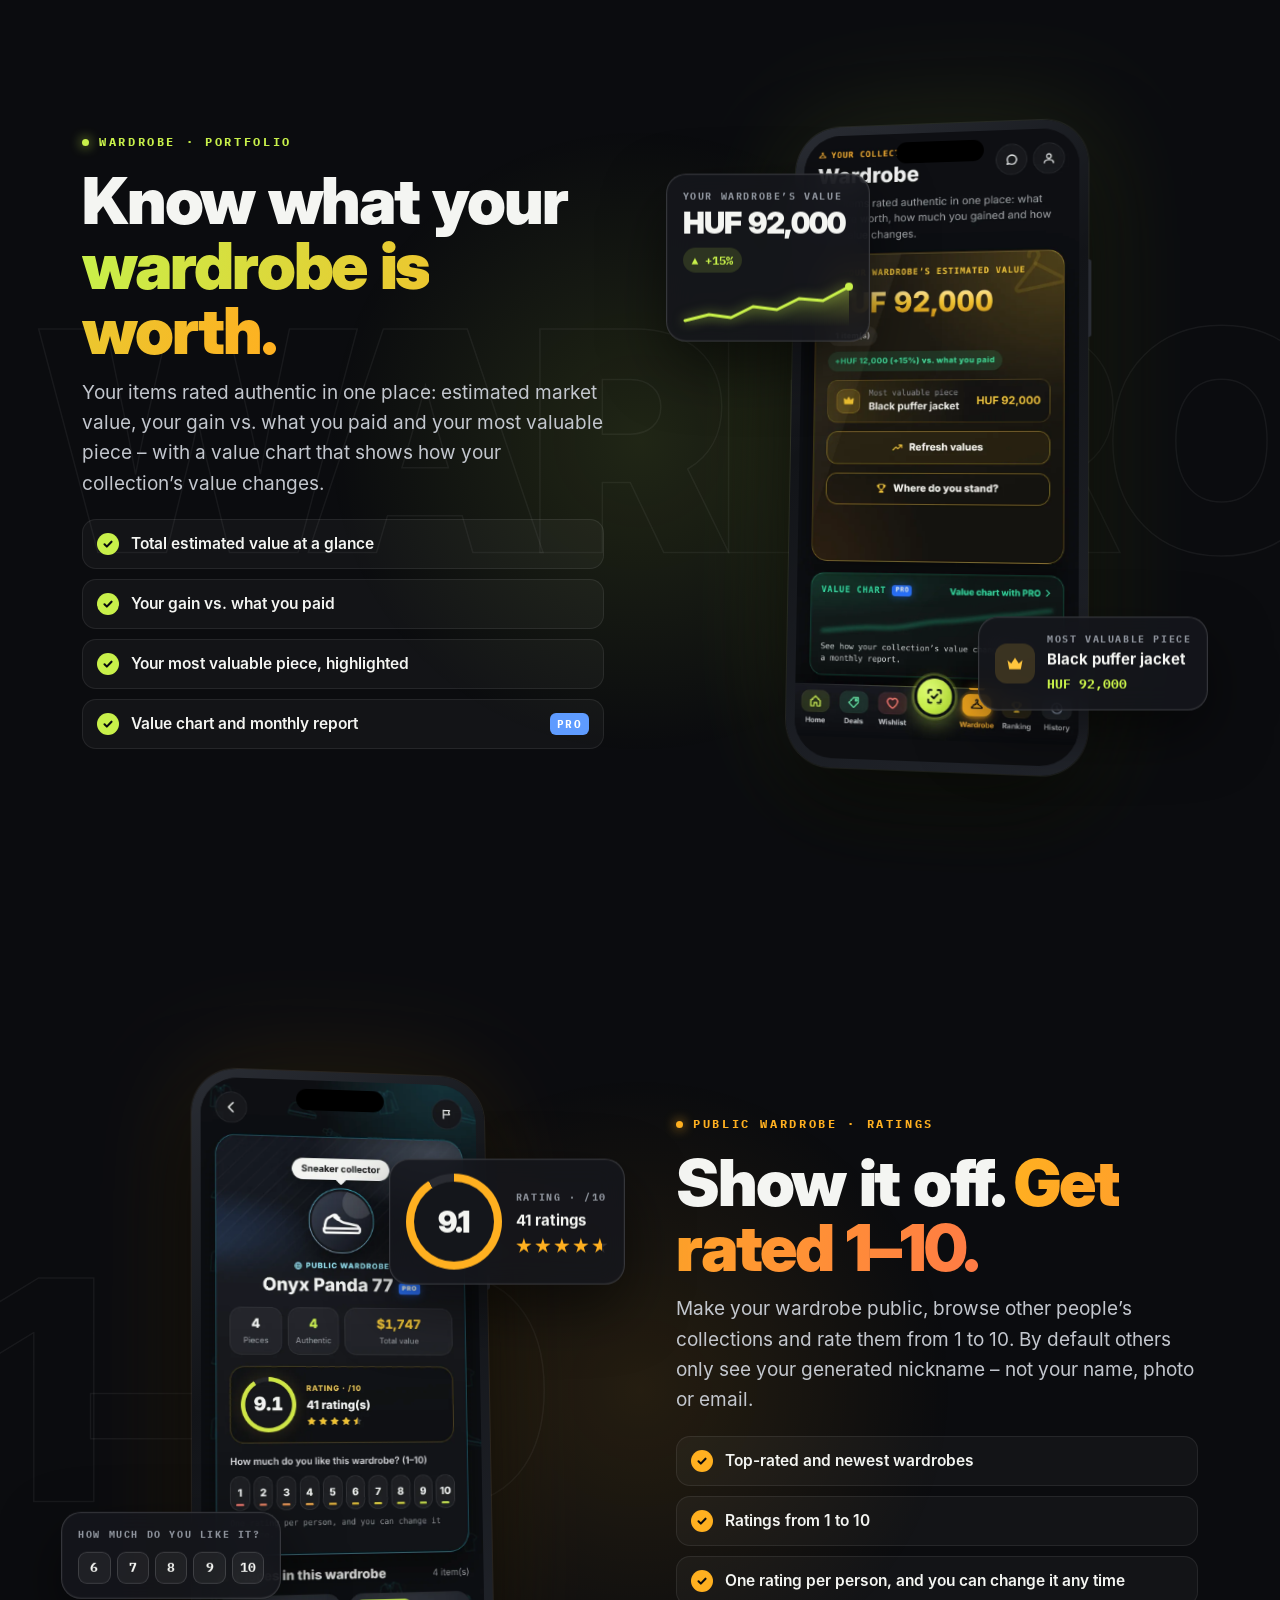
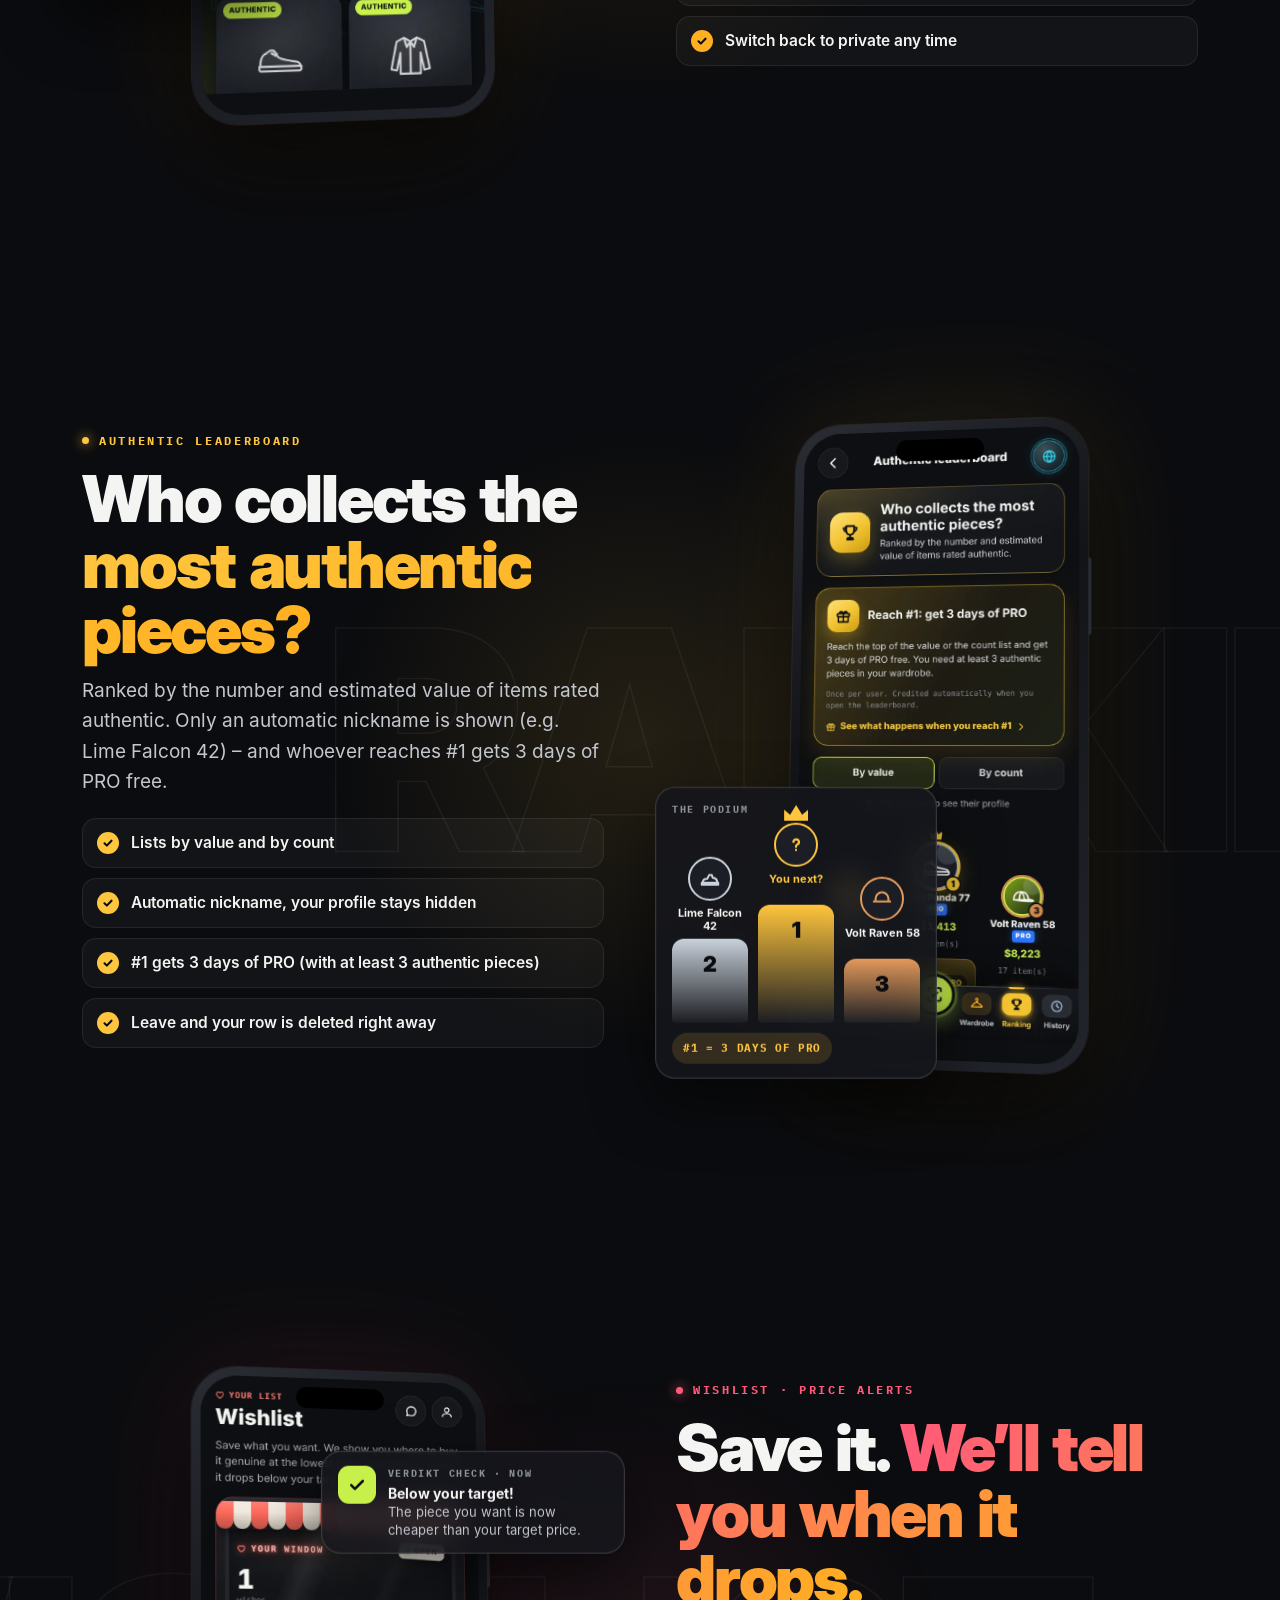
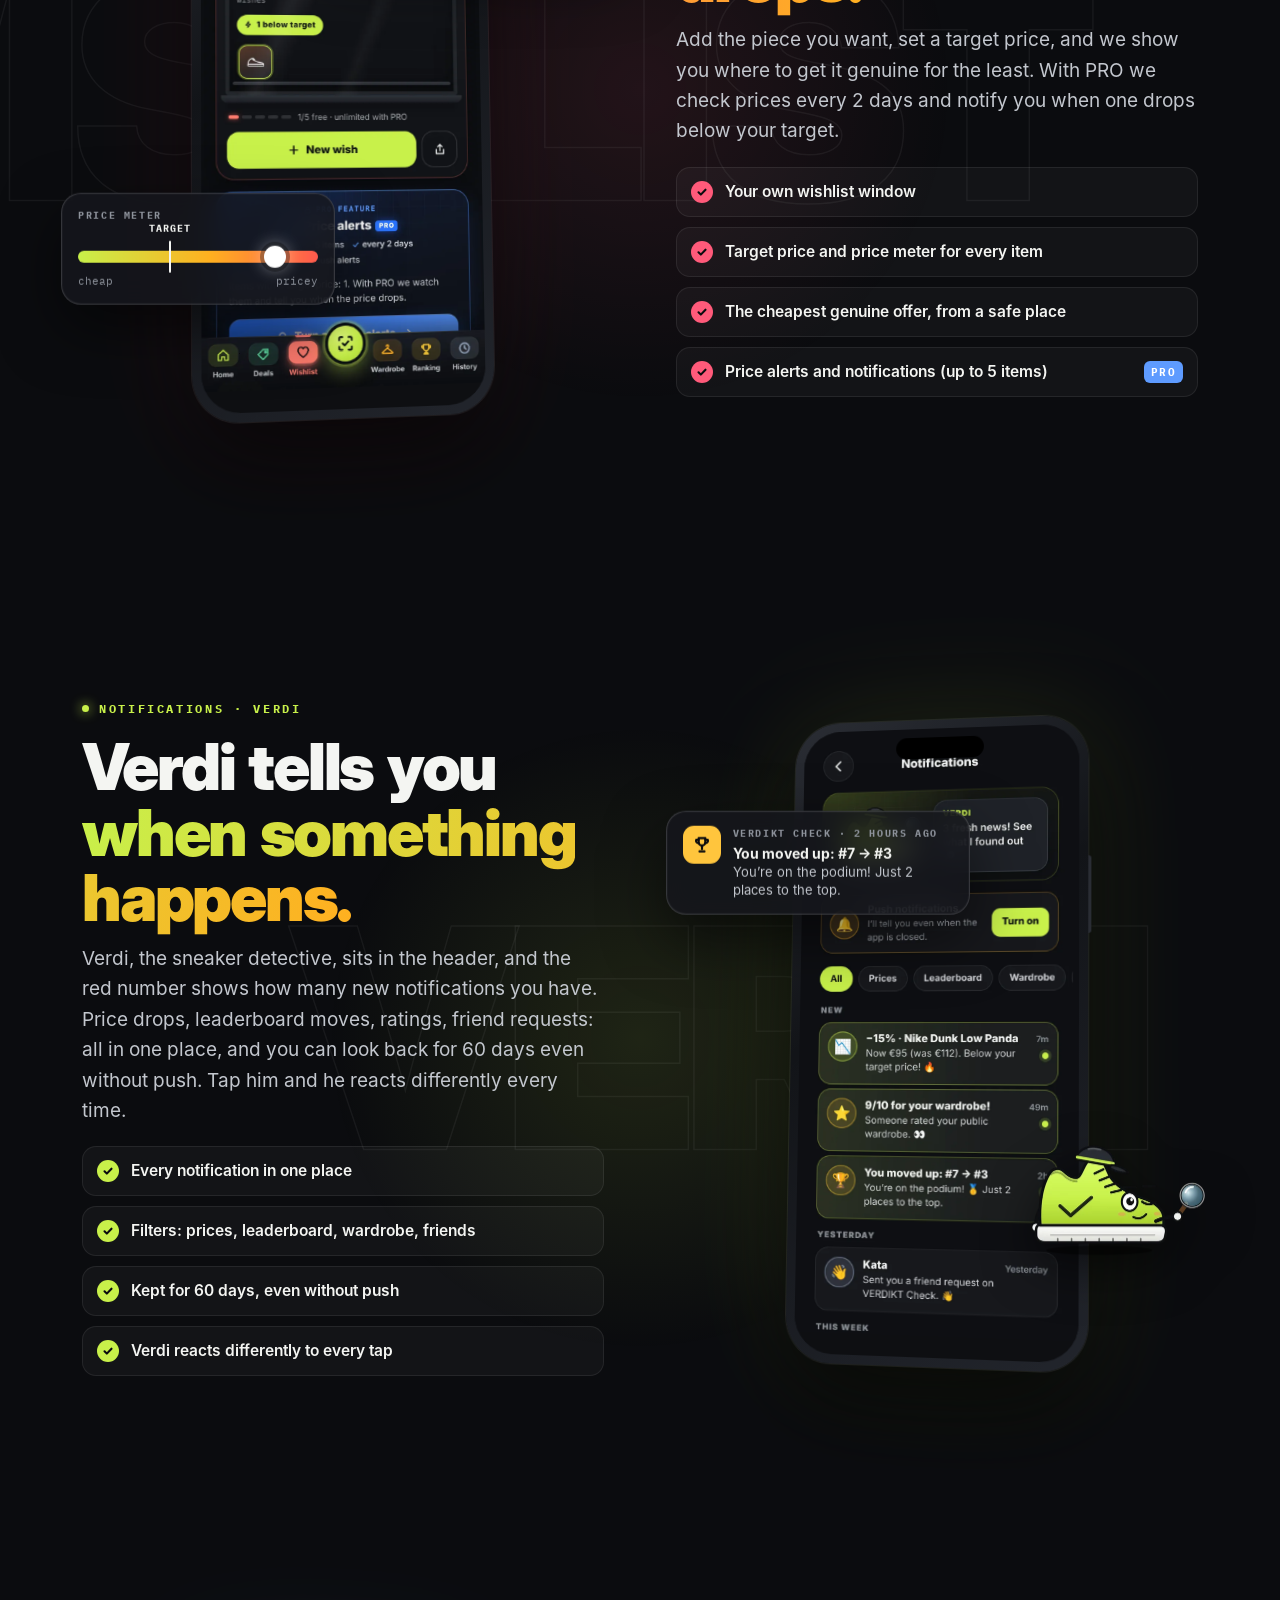
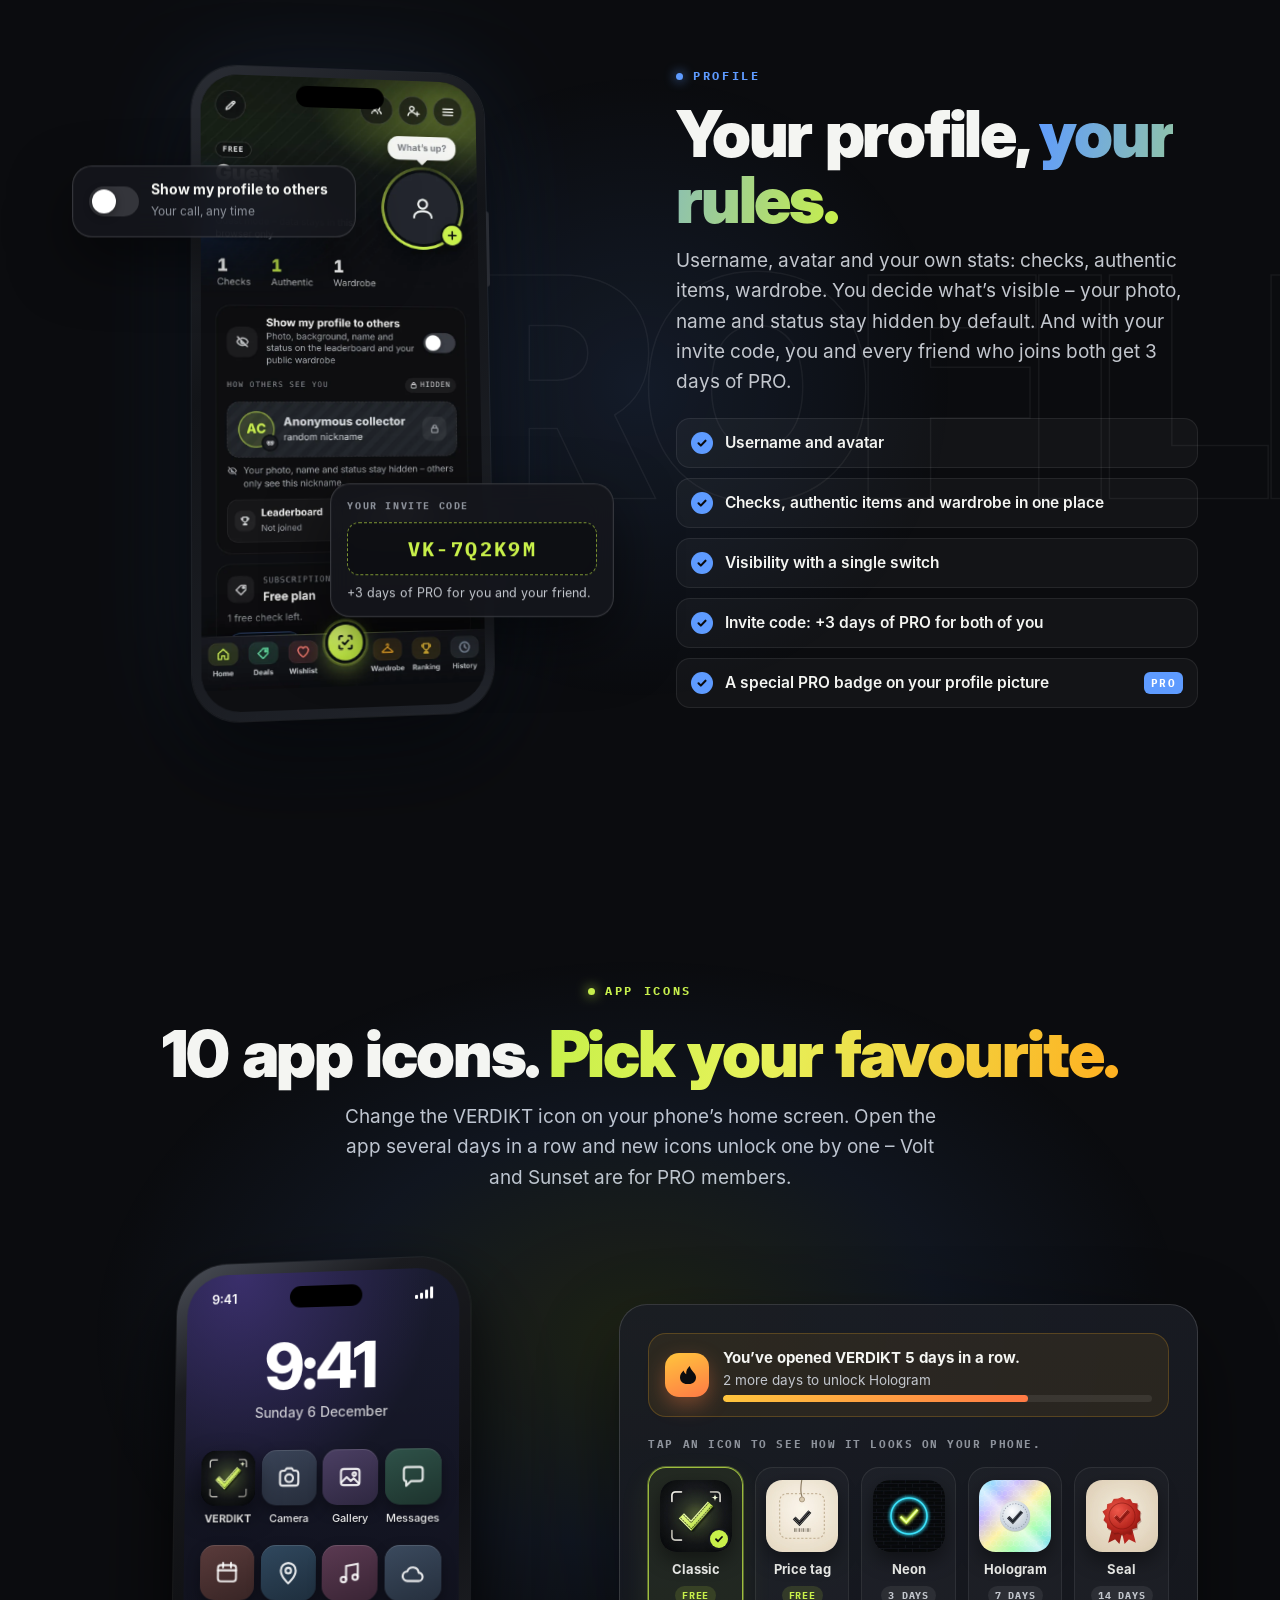
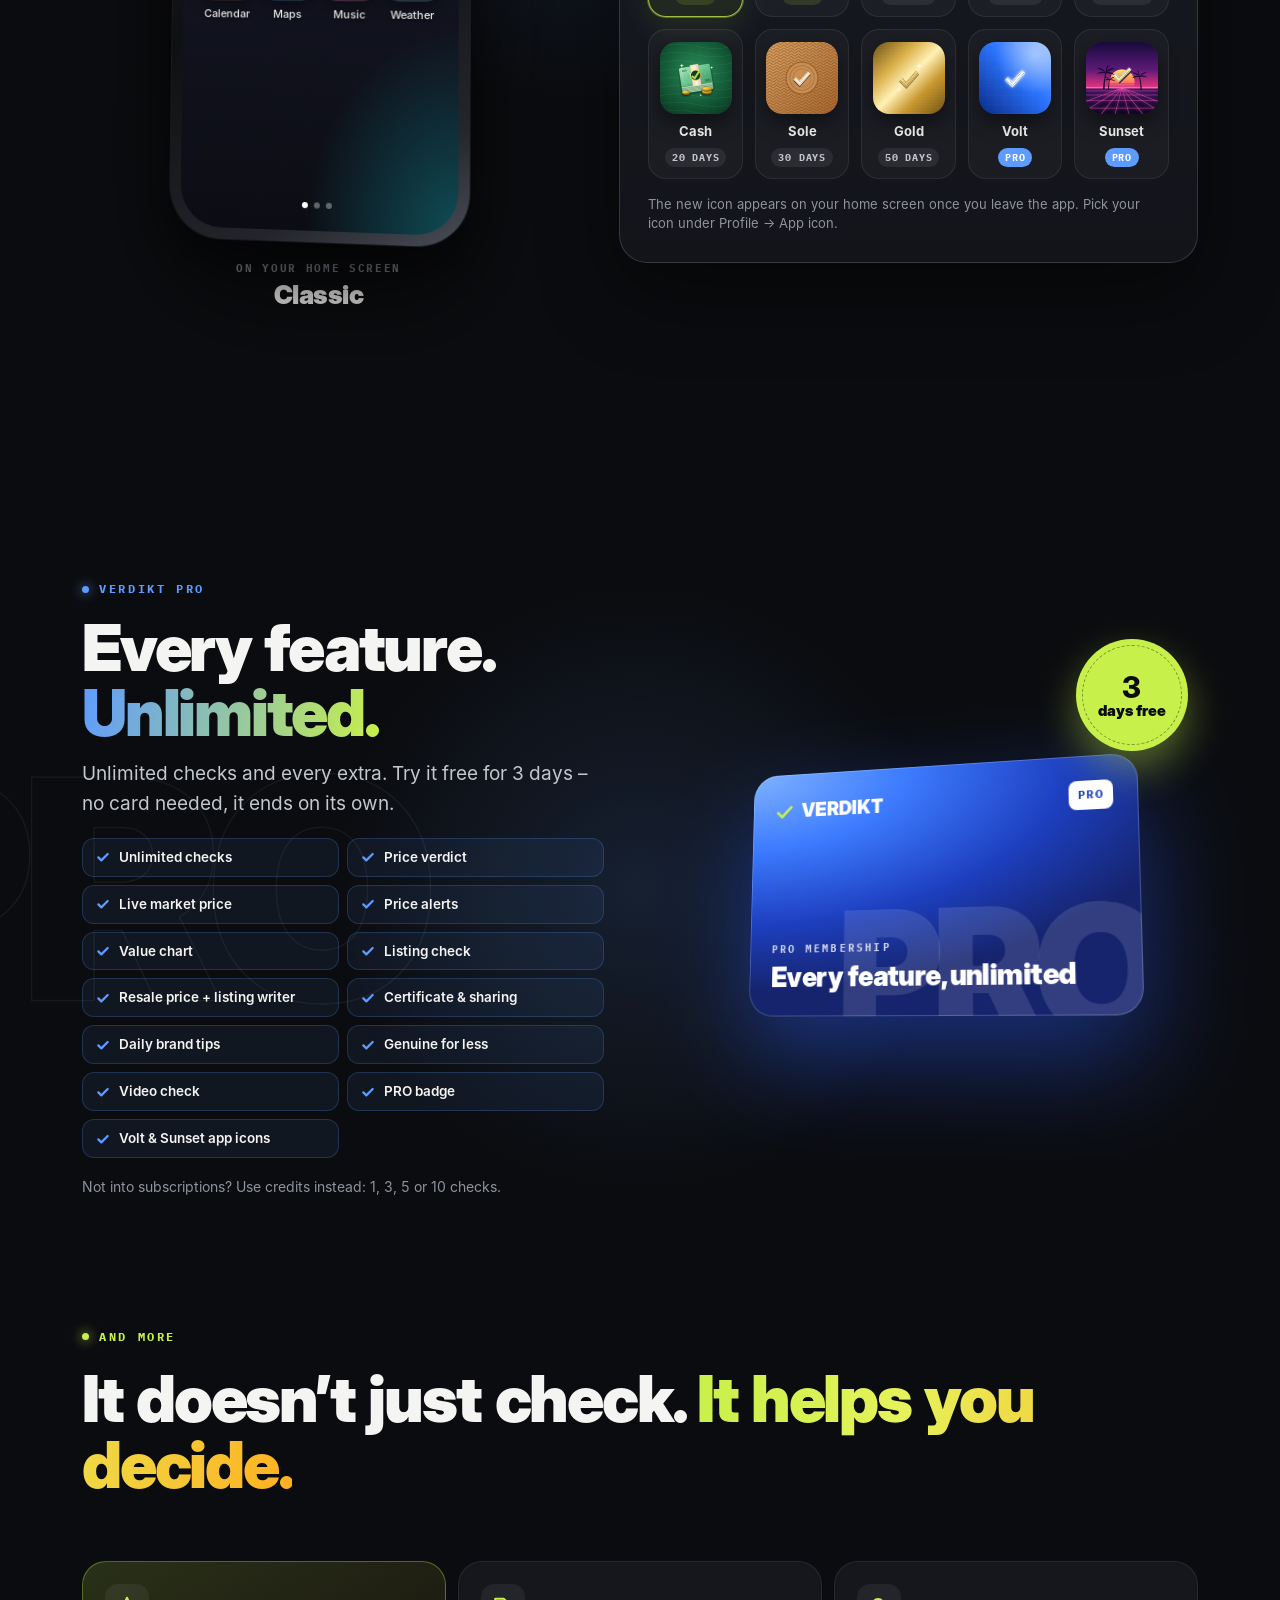
==== commit 1f5c3594: "Site: app icons, video check, Verdi notifications, PRO badge New sections: interactive app icon pick" ====
--- a/index.html
+++ b/index.html
@@ -151,7 +151,7 @@
       <div class="show-copy">
         <ol class="steps" id="steps">
           <li class="step on"><em>01 / 06</em><h3 data-i18n="s1t">Indíts egy ellenőrzést</h3><p data-i18n="s1">Válaszd ki, mit nézünk meg: cipő, pulóver, póló, kabát, táska, sapka vagy öv.</p></li>
-          <li class="step"><em>02 / 06</em><h3 data-i18n="s2t">Fotózd le a részleteket</h3><p data-i18n="s2">A fotózási segéd megmutatja, mit és hogyan fotózz: oldalnézet, talp, belső címke, logó.</p></li>
+          <li class="step"><em>02 / 06</em><h3 data-i18n="s2t">Fotózd le a részleteket</h3><p data-i18n="s2">A fotózási segéd megmutatja, mit és hogyan fotózz: oldalnézet, talp, belső címke, logó. PRO-val videót is adhatsz.</p></li>
           <li class="step"><em>03 / 06</em><h3 data-i18n="s3t">Megkapod a verdiktet</h3><p data-i18n="s3">Eredeti, minőségi vagy rossz minőségű replika – megbízhatósági százalékkal. Ha nem lehet biztosan dönteni, azt is megmondja.</p></li>
           <li class="step"><em>04 / 06</em><h3 data-i18n="s4t">Látod, mit talált</h3><p data-i18n="s4">Pontról pontra: címkék, varrások, kellékek – mi stimmel, és mi kérdéses.</p></li>
           <li class="step"><em>05 / 06</em><h3 data-i18n="s5t">Megtudod, mennyit ér</h3><p data-i18n="s5">Javasolt hirdetési ár, új és használt piaci ár, és hogy megéri-e a kért összeget.</p></li>
@@ -177,6 +177,31 @@
       <div class="vcard v-inc rv d3"><span class="tag">VERDIKT</span><span class="vi"><svg viewBox="0 0 24 24" fill="none" stroke="#9FB2CC" stroke-width="2.6" stroke-linecap="round" stroke-linejoin="round"><path d="M9.2 9a3 3 0 1 1 4.2 2.8c-.9.4-1.4 1.1-1.4 2.1v.4M12 17.5v.3"/></svg></span><div><b data-i18n="vi">NEM ELDÖNTHETŐ</b><p data-i18n="vi_s">A fotók alapján nem lehet felelősen dönteni – ezt is megmondjuk.</p></div></div>
     </div>
     <p class="note rv"><svg viewBox="0 0 24 24" fill="none" stroke="currentColor" stroke-width="2.2" stroke-linecap="round"><circle cx="12" cy="12" r="9"/><path d="M12 11v5.5M12 7.8v.2"/></svg><span data-i18n="note">Az eredmény a fotóid alapján készült AI-becslés – nem hivatalos hitelesítés és nem garancia. Minél élesebbek és teljesebbek a fotók, annál pontosabb.</span></p>
+  </div>
+</section>
+
+<!-- ============ spotlight: video check ============ -->
+<section class="spot flip" id="video" style="--ac:#5E9BFF;--ac2:rgba(94,155,255,.13);--ac3:#C8F04A">
+  <div class="bgword" data-bx=".25" aria-hidden="true" data-i18n="bw_vd">VIDEÓ</div>
+  <div class="wrap spot-in">
+    <div class="spot-copy rv">
+      <span class="kicker" data-i18n="vd_k">Videós ellenőrzés</span>
+      <h2 class="h2 rv" data-i18n-html="vd_t">Vedd körbe videón. <span class="grad">Még pontosabb ítélet.</span></h2>
+      <p class="lead" data-i18n="vd_p">A fotók mellé videót is adhatsz: 10–20 másodperc alatt körbeveszed a cipőt, az app kiválasztja belőle a 6 legélesebb pillanatot, és az AI ezeket is átnézi. Maga a videó nem töltődik fel, csak a kiválasztott képkockák.</p>
+      <ul class="ticks"><li data-i18n="vd_1">A 6 legélesebb pillanat, automatikusan</li><li data-i18n="vd_2">Időbélyeggel látod, mit nézett meg</li><li data-i18n="vd_3">A videó a telefonodon marad</li><li><span data-i18n="vd_4">Felvétel vagy videó a galériából</span><span class="pro">PRO</span></li></ul>
+    </div>
+    <div class="spot-vis">
+      <div class="phone"><div class="screen"><img data-img="video" alt="" width="390" height="844" loading="lazy"></div></div>
+      <div class="wdg w-tr rv-pop" data-speed="-.06">
+        <small data-i18n="vd_w1">6 képkocka a videóból</small>
+        <img class="vstrip" src="img/vstrip.webp" alt="" width="280" height="59" loading="lazy">
+      </div>
+      <div class="wdg w-bl rv-pop" data-speed=".07">
+        <small data-i18n="vd_w2">Verdikt</small>
+        <b class="big" style="color:#C8F04A" data-i18n="vd_w3">EREDETI · 94%</b>
+        <span class="vchip" data-i18n="vd_w4">Videó: 6 kocka</span>
+      </div>
+    </div>
   </div>
 </section>
 
@@ -276,15 +301,35 @@
   </div>
 </section>
 
+<!-- ============ spotlight: notifications (Verdi) ============ -->
+<section class="spot" id="notifs" style="--ac:#C8F04A;--ac2:rgba(200,240,74,.12);--ac3:#FFB020">
+  <div class="bgword" data-bx="-.25" aria-hidden="true" data-i18n="bw_nt">VERDI</div>
+  <div class="wrap spot-in">
+    <div class="spot-copy rv">
+      <span class="kicker" data-i18n="nt_k">Értesítések · Verdi</span>
+      <h2 class="h2 rv" data-i18n-html="nt_t">Verdi szól, <span class="grad">ha valami történik.</span></h2>
+      <p class="lead" data-i18n="nt_p">A fejlécben Verdi, a cipődetektív ül, a piros szám pedig mutatja, hány új értesítésed van. Árzuhanás, ranglista, értékelés, barátkérés: minden egy helyen, és push nélkül is 60 napig visszanézheted. Koppints rá, és mindig máshogy reagál.</p>
+      <ul class="ticks"><li data-i18n="nt_1">Minden értesítés egy helyen</li><li data-i18n="nt_2">Szűrők: árak, ranglista, gardrób, barátok</li><li data-i18n="nt_3">60 napig visszanézhető, push nélkül is</li><li data-i18n="nt_4">Verdi minden koppintásra máshogy reagál</li></ul>
+    </div>
+    <div class="spot-vis">
+      <div class="phone"><div class="screen"><img data-img="notifs" alt="" width="390" height="844" loading="lazy"></div></div>
+      <div class="wdg w-tl notif" data-speed="-.06">
+        <div class="notif-in"><i style="background:#FFC53D"><svg viewBox="0 0 24 24" fill="none" stroke="#0B0C0F" stroke-width="2.6" stroke-linecap="round" stroke-linejoin="round"><path d="M8 4h8v5a4 4 0 0 1-8 0z"/><path d="M8 6H5a3 3 0 0 0 3 4M16 6h3a3 3 0 0 1-3 4M12 13v4M9 20h6"/></svg></i><div><small>VERDIKT Check · <span data-i18n="nt_w0">2 órája</span></small><b data-i18n="nt_w1">Feljebb léptél: #7 → #3</b><p data-i18n="nt_w2">Dobogón vagy! Már csak 2 hely az első helyig.</p></div></div>
+      </div>
+      <div class="wdg w-br verdi-peek" data-speed=".07" aria-hidden="true"><img src="img/verdi-wink.webp" alt="" width="360" height="227" loading="lazy"></div>
+    </div>
+  </div>
+</section>
+
 <!-- ============ spotlight: profile ============ -->
-<section class="spot" id="profile" style="--ac:#5E9BFF;--ac2:rgba(94,155,255,.12);--ac3:#C8F04A">
+<section class="spot flip" id="profile" style="--ac:#5E9BFF;--ac2:rgba(94,155,255,.12);--ac3:#C8F04A">
   <div class="bgword" data-bx="-.25" aria-hidden="true" data-i18n="bw_pf">PROFIL</div>
   <div class="wrap spot-in">
     <div class="spot-copy rv">
       <span class="kicker" data-i18n="pf_k">Profil</span>
       <h2 class="h2 rv" data-i18n-html="pf_t">A te profilod, <span class="grad">a te szabályaid.</span></h2>
       <p class="lead" data-i18n="pf_p">Felhasználónév, avatar és a saját statisztikáid: ellenőrzések, eredetik, gardrób. Te döntöd el, mi látszik – a fotód, a neved és a státuszod alapból rejtve marad. A meghívókódoddal pedig minden barát után mindketten 3 nap PRO-t kaptok.</p>
-      <ul class="ticks"><li data-i18n="pf_1">Felhasználónév és avatar</li><li data-i18n="pf_2">Ellenőrzések, eredetik, gardrób egy helyen</li><li data-i18n="pf_3">Láthatóság egyetlen kapcsolóval</li><li data-i18n="pf_4">Meghívókód: +3 nap PRO mindkettőtöknek</li></ul>
+      <ul class="ticks"><li data-i18n="pf_1">Felhasználónév és avatar</li><li data-i18n="pf_2">Ellenőrzések, eredetik, gardrób egy helyen</li><li data-i18n="pf_3">Láthatóság egyetlen kapcsolóval</li><li data-i18n="pf_4">Meghívókód: +3 nap PRO mindkettőtöknek</li><li><span data-i18n="pf_5">Különleges PRO jelvény a profilképeden</span><span class="pro">PRO</span></li></ul>
     </div>
     <div class="spot-vis">
       <div class="phone"><div class="screen"><img data-img="profile" alt="" width="390" height="844" loading="lazy"></div></div>
@@ -298,15 +343,70 @@
   </div>
 </section>
 
+<!-- ============ app icons: pick one, preview it on a home screen ============ -->
+<section class="sec icons" id="icons" aria-labelledby="ic-title">
+  <div class="ic-glow" aria-hidden="true"></div>
+  <div class="wrap">
+    <div class="sec-head center">
+      <span class="kicker rv" data-i18n="ic_k">Appikonok</span>
+      <h2 class="h2 rv d1" id="ic-title" data-i18n-html="ic_t">10 appikon. <span class="grad">Válaszd ki a kedvenced.</span></h2>
+      <p class="lead rv d2" data-i18n="ic_p">Cseréld le a VERDIKT ikonját a telefonod kezdőképernyőjén. Nyisd meg az appot egymás után több napig, és sorra nyílnak meg az újabb ikonok – a Volt és a Naplemente a PRO-tagoké.</p>
+    </div>
+    <div class="ic-grid">
+      <div class="ic-stage rv">
+        <div class="ic-phone" aria-hidden="true">
+          <div class="ic-screen">
+            <div class="ic-sb"><span>9:41</span><i class="ic-isl"></i><span class="ic-sig"><b></b><b></b><b></b><b></b></span></div>
+            <div class="ic-clock"><b>9:41</b><span id="ic-day">csütörtök</span></div>
+            <div class="ic-apps">
+              <span class="ic-app me"><i class="ic-me"><img id="ic-cur" src="img/ai-classic.webp" alt="" width="288" height="288"></i><em>VERDIKT</em></span>
+              <span class="ic-app"><i style="--a:#3A4458;--b:#262D3B"><svg viewBox="0 0 24 24"><path d="M4 8.5A2.5 2.5 0 0 1 6.5 6h1.8l1.4-2h4.6l1.4 2h1.8A2.5 2.5 0 0 1 20 8.5v8A2.5 2.5 0 0 1 17.5 19h-11A2.5 2.5 0 0 1 4 16.5z"/><circle cx="12" cy="12.5" r="3.4"/></svg></i><em data-i18n="ic_a1">Kamera</em></span>
+              <span class="ic-app"><i style="--a:#4B3F63;--b:#2E2740"><svg viewBox="0 0 24 24"><rect x="4" y="5" width="16" height="14" rx="2.5"/><path d="M4.5 16.5l4.5-4.5 3.5 3.5 2.5-2.5 4.5 4.5"/><circle cx="15.5" cy="9.5" r="1.5"/></svg></i><em data-i18n="ic_a2">Galéria</em></span>
+              <span class="ic-app"><i style="--a:#2F5249;--b:#1D332D"><svg viewBox="0 0 24 24"><path d="M4 6.5A2.5 2.5 0 0 1 6.5 4h11A2.5 2.5 0 0 1 20 6.5v7a2.5 2.5 0 0 1-2.5 2.5H10l-4 4v-4h0a2 2 0 0 1-2-2z"/></svg></i><em data-i18n="ic_a3">Üzenetek</em></span>
+              <span class="ic-app"><i style="--a:#5A3B3B;--b:#382525"><svg viewBox="0 0 24 24"><rect x="4" y="5.5" width="16" height="14" rx="2.5"/><path d="M4 10h16M8.5 3.5v4M15.5 3.5v4"/></svg></i><em data-i18n="ic_a4">Naptár</em></span>
+              <span class="ic-app"><i style="--a:#30485E;--b:#1E2E3D"><svg viewBox="0 0 24 24"><path d="M12 21s6.5-5.6 6.5-11a6.5 6.5 0 0 0-13 0c0 5.4 6.5 11 6.5 11z"/><circle cx="12" cy="10" r="2.4"/></svg></i><em data-i18n="ic_a5">Térkép</em></span>
+              <span class="ic-app"><i style="--a:#5B3A52;--b:#392434"><svg viewBox="0 0 24 24"><path d="M9 17.5V6l10-2v11.5"/><circle cx="6.8" cy="17.5" r="2.3"/><circle cx="16.8" cy="15.5" r="2.3"/></svg></i><em data-i18n="ic_a6">Zene</em></span>
+              <span class="ic-app"><i style="--a:#3B4A5E;--b:#252F3D"><svg viewBox="0 0 24 24"><path d="M7.5 18.5h9a3.5 3.5 0 0 0 .4-7 5 5 0 0 0-9.7-1A4 4 0 0 0 7.5 18.5z"/></svg></i><em data-i18n="ic_a7">Időjárás</em></span>
+            </div>
+            <div class="ic-dock"><span class="ic-dot on"></span><span class="ic-dot"></span><span class="ic-dot"></span></div>
+          </div>
+        </div>
+        <div class="ic-name"><small data-i18n="ic_now">A kezdőképernyődön</small><b id="ic-curname" data-i18n="ic_classic">Klasszikus</b></div>
+      </div>
+      <div class="ic-panel rv d1">
+        <div class="ic-streak">
+          <span class="ic-fire" aria-hidden="true"><svg viewBox="0 0 24 24"><path d="M12 21c-3.9 0-7-2.8-7-6.6 0-3 1.8-5 3.6-6.8.4 1.9 1.5 3.1 2.6 3.6-.3-3.3 1.2-6.2 3.6-8.2.5 2.9 2.3 4.6 3.9 6.4 1.2 1.4 2.3 3 2.3 5 0 3.8-3.1 6.6-7 6.6z"/></svg></span>
+          <div class="ic-st-txt"><b data-i18n="ic_s1">Egymás után 5 napja nyitod meg a VERDIKT-et.</b><span data-i18n="ic_s2">Még 2 nap, és a tiéd: Hologram</span></div>
+          <div class="ic-bar" aria-hidden="true"><i style="width:71%"></i></div>
+        </div>
+        <p class="ic-hint" data-i18n="ic_hint">Koppints egy ikonra, és nézd meg, hogyan mutat a telefonodon.</p>
+        <div class="ic-list" role="radiogroup" aria-labelledby="ic-title">
+          <button type="button" class="ic-it on" role="radio" aria-checked="true" data-ic="classic"><span class="ic-img"><img src="img/ai-classic.webp" alt="" width="288" height="288" loading="lazy"></span><b data-i18n="ic_classic">Klasszikus</b><span class="ic-need free" data-i18n="ic_free">Alap</span></button>
+          <button type="button" class="ic-it" role="radio" aria-checked="false" data-ic="paper"><span class="ic-img"><img src="img/ai-paper.webp" alt="" width="288" height="288" loading="lazy"></span><b data-i18n="ic_paper">Árcédula</b><span class="ic-need free" data-i18n="ic_free">Alap</span></button>
+          <button type="button" class="ic-it" role="radio" aria-checked="false" data-ic="neon"><span class="ic-img"><img src="img/ai-neon.webp" alt="" width="288" height="288" loading="lazy"></span><b data-i18n="ic_neon">Neon</b><span class="ic-need" data-i18n="ic_d3">3 nap</span></button>
+          <button type="button" class="ic-it" role="radio" aria-checked="false" data-ic="holo"><span class="ic-img"><img src="img/ai-holo.webp" alt="" width="288" height="288" loading="lazy"></span><b data-i18n="ic_holo">Hologram</b><span class="ic-need" data-i18n="ic_d7">7 nap</span></button>
+          <button type="button" class="ic-it" role="radio" aria-checked="false" data-ic="stamp"><span class="ic-img"><img src="img/ai-stamp.webp" alt="" width="288" height="288" loading="lazy"></span><b data-i18n="ic_stamp">Pecsét</b><span class="ic-need" data-i18n="ic_d14">14 nap</span></button>
+          <button type="button" class="ic-it" role="radio" aria-checked="false" data-ic="cash"><span class="ic-img"><img src="img/ai-cash.webp" alt="" width="288" height="288" loading="lazy"></span><b data-i18n="ic_cash">Bankó</b><span class="ic-need" data-i18n="ic_d20">20 nap</span></button>
+          <button type="button" class="ic-it" role="radio" aria-checked="false" data-ic="sole"><span class="ic-img"><img src="img/ai-sole.webp" alt="" width="288" height="288" loading="lazy"></span><b data-i18n="ic_sole">Talp</b><span class="ic-need" data-i18n="ic_d30">30 nap</span></button>
+          <button type="button" class="ic-it" role="radio" aria-checked="false" data-ic="gold"><span class="ic-img"><img src="img/ai-gold.webp" alt="" width="288" height="288" loading="lazy"></span><b data-i18n="ic_gold">Arany</b><span class="ic-need" data-i18n="ic_d50">50 nap</span></button>
+          <button type="button" class="ic-it" role="radio" aria-checked="false" data-ic="volt"><span class="ic-img"><img src="img/ai-volt.webp" alt="" width="288" height="288" loading="lazy"></span><b data-i18n="ic_volt">Volt</b><span class="ic-need pro-n">PRO</span></button>
+          <button type="button" class="ic-it" role="radio" aria-checked="false" data-ic="sunset"><span class="ic-img"><img src="img/ai-sunset.webp" alt="" width="288" height="288" loading="lazy"></span><b data-i18n="ic_sunset">Naplemente</b><span class="ic-need pro-n">PRO</span></button>
+        </div>
+        <p class="ic-fine" data-i18n="ic_fine">Az új ikon akkor jelenik meg a kezdőképernyőn, amikor kilépsz az appból. Az ikonokat a Profil → Appikon menüben választhatod ki.</p>
+      </div>
+    </div>
+  </div>
+</section>
+
 <!-- ============ spotlight: PRO ============ -->
-<section class="spot flip pro-spot" id="pro" style="--ac:#5E9BFF;--ac2:rgba(94,155,255,.16);--ac3:#C8F04A">
+<section class="spot pro-spot" id="pro" style="--ac:#5E9BFF;--ac2:rgba(94,155,255,.16);--ac3:#C8F04A">
   <div class="bgword" data-bx=".25" aria-hidden="true">PRO</div>
   <div class="wrap spot-in">
     <div class="spot-copy rv">
       <span class="kicker">VERDIKT PRO</span>
       <h2 class="h2 rv" data-i18n-html="pr_t">Minden funkció. <span class="grad">Korlátlanul.</span></h2>
       <p class="lead" data-i18n="pr_p">Korlátlan ellenőrzés és minden extra. Próbáld ki 3 napig ingyen – kártya nélkül, magától lejár.</p>
-      <div class="perks"><span data-i18n="pr_1">Korlátlan ellenőrzés</span><span data-i18n="pr_2">Ár-érték ítélet</span><span data-i18n="pr_3">Élő piaci ár</span><span data-i18n="pr_4">Árfigyelés</span><span data-i18n="pr_5">Értékgörbe</span><span data-i18n="pr_6">Hirdetés-ellenőrzés</span><span data-i18n="pr_7">Eladási ár + hirdetésíró</span><span data-i18n="pr_8">Tanúsítvány és megosztás</span><span data-i18n="pr_9">Napi márkatippek</span><span data-i18n="pr_10">Olcsóbban eredetit</span></div>
+      <div class="perks"><span data-i18n="pr_1">Korlátlan ellenőrzés</span><span data-i18n="pr_2">Ár-érték ítélet</span><span data-i18n="pr_3">Élő piaci ár</span><span data-i18n="pr_4">Árfigyelés</span><span data-i18n="pr_5">Értékgörbe</span><span data-i18n="pr_6">Hirdetés-ellenőrzés</span><span data-i18n="pr_7">Eladási ár + hirdetésíró</span><span data-i18n="pr_8">Tanúsítvány és megosztás</span><span data-i18n="pr_9">Napi márkatippek</span><span data-i18n="pr_10">Olcsóbban eredetit</span><span data-i18n="pr_11">Videós ellenőrzés</span><span data-i18n="pr_12">PRO jelvény</span><span data-i18n="pr_13">Volt és Naplemente appikon</span></div>
       <p class="credits" data-i18n="pr_cr">Nem kérsz előfizetést? Kreditekkel is mehet: 1, 3, 5 vagy 10 ellenőrzés.</p>
     </div>
     <div class="spot-vis">
--- a/assets/site.css
+++ b/assets/site.css
@@ -604,3 +604,89 @@
 .su.nsu{width:100%;max-width:520px;margin:4px auto 0;gap:10px;text-align:left}
 .tf-closed .su.nsu label.ok{font-size:12.5px}
 .su.nsu+.hsu-done:not([hidden]){margin:4px auto 0}
+
+/* video check strip + Verdi peeking next to the notifications phone */
+.wdg .vstrip{display:block;margin-top:8px;width:min(280px,58vw);height:auto;border-radius:8px}
+.wdg .vchip{display:inline-block;margin-top:8px;padding:4px 10px;border-radius:999px;background:rgba(94,155,255,.16);color:#9CC0FF;font-family:var(--f-m);font-weight:700;font-size:11px;letter-spacing:.08em;text-transform:uppercase}
+.wdg.verdi-peek{background:none;border:0;box-shadow:none;-webkit-backdrop-filter:none;backdrop-filter:none;padding:0}
+.wdg.verdi-peek img{display:block;width:clamp(120px,15vw,180px);height:auto;filter:drop-shadow(0 18px 24px rgba(0,0,0,.55))}
+@media (max-width:520px){
+  .wdg.verdi-peek{right:-4px;bottom:96px}
+  .wdg.verdi-peek img{width:118px}
+}
+
+/* ---------- app icons: picker + home-screen preview ---------- */
+.icons{position:relative;overflow:hidden;padding-top:clamp(70px,10vw,120px)}
+.ic-glow{position:absolute;left:50%;top:40%;width:min(1100px,140vw);height:760px;transform:translate(-50%,-50%);background:radial-gradient(closest-side,rgba(200,240,74,.10),rgba(94,155,255,.07) 55%,transparent);pointer-events:none;transition:background .8s}
+.ic-grid{position:relative;display:grid;grid-template-columns:minmax(0,.9fr) minmax(0,1.1fr);gap:clamp(28px,5vw,72px);align-items:center}
+.ic-stage{display:flex;flex-direction:column;align-items:center;gap:22px}
+.ic-phone{width:300px;border-radius:52px;padding:11px;background:linear-gradient(150deg,#4a4e57 0%,#1a1b1f 18%,#0f1013 52%,#23252b 84%,#4a4e57 100%);box-shadow:0 0 0 1px rgba(255,255,255,.07),0 50px 110px rgba(0,0,0,.65),0 20px 40px rgba(0,0,0,.4);transform:perspective(1200px) rotateY(-9deg) rotateX(3deg);transition:transform .8s cubic-bezier(.2,.8,.2,1)}
+.ic-stage:hover .ic-phone{transform:perspective(1200px) rotateY(-3deg) rotateX(1deg)}
+.ic-screen{position:relative;height:560px;border-radius:42px;overflow:hidden;padding:12px 18px 0;background:radial-gradient(120% 70% at 20% 0%,#3A2F6B 0%,transparent 60%),radial-gradient(90% 60% at 100% 100%,#0F4D57 0%,transparent 60%),linear-gradient(180deg,#191B2E,#0C0D14)}
+.ic-sb{display:flex;align-items:center;justify-content:space-between;height:26px;font:600 13px var(--f-b);color:#fff;padding:0 8px}
+.ic-isl{width:74px;height:22px;border-radius:999px;background:#000}
+.ic-sig{display:flex;gap:2px;align-items:flex-end;height:12px}
+.ic-sig b{width:3px;border-radius:1px;background:#fff}
+.ic-sig b:nth-child(1){height:4px}.ic-sig b:nth-child(2){height:6px}.ic-sig b:nth-child(3){height:9px}.ic-sig b:nth-child(4){height:12px}
+.ic-clock{display:flex;flex-direction:column;align-items:center;margin:26px 0 30px;color:#fff}
+.ic-clock b{font:800 64px/1 var(--f-d);letter-spacing:-.03em}
+.ic-clock span{margin-top:6px;font:500 14px var(--f-b);color:rgba(255,255,255,.75)}
+.ic-apps{display:grid;grid-template-columns:repeat(4,1fr);gap:20px 8px}
+.ic-app{display:flex;flex-direction:column;align-items:center;gap:6px;min-width:0}
+.ic-app i{display:grid;place-items:center;width:56px;height:56px;border-radius:15px;background:linear-gradient(160deg,var(--a),var(--b));box-shadow:0 6px 14px rgba(0,0,0,.35),inset 0 1px 0 rgba(255,255,255,.12)}
+.ic-app i svg{width:28px;height:28px;fill:none;stroke:rgba(255,255,255,.88);stroke-width:1.8;stroke-linecap:round;stroke-linejoin:round}
+.ic-app em{font:500 11px var(--f-b);font-style:normal;color:rgba(255,255,255,.9);max-width:100%;white-space:nowrap;overflow:hidden;text-overflow:ellipsis;text-shadow:0 1px 2px rgba(0,0,0,.5)}
+.ic-app.me i{position:relative;background:#000;overflow:visible;box-shadow:0 0 0 2px rgba(200,240,74,.0),0 10px 24px rgba(0,0,0,.5)}
+.ic-me img{width:56px;height:56px;border-radius:15px;display:block;object-fit:cover}
+.ic-app.me em{font-weight:700;color:#fff}
+.ic-me.pop{animation:icpop .55s cubic-bezier(.2,1.4,.3,1)}
+.ic-me.pop::after{content:'';position:absolute;inset:-6px;border-radius:20px;border:2px solid var(--lime);animation:icring .8s ease-out forwards}
+@keyframes icpop{0%{transform:scale(.6)}60%{transform:scale(1.12)}100%{transform:scale(1)}}
+@keyframes icring{0%{opacity:1;transform:scale(.9)}100%{opacity:0;transform:scale(1.35)}}
+.ic-dock{position:absolute;left:0;right:0;bottom:22px;display:flex;justify-content:center;gap:6px}
+.ic-dot{width:6px;height:6px;border-radius:50%;background:rgba(255,255,255,.35)}
+.ic-dot.on{background:#fff}
+.ic-name{display:flex;flex-direction:column;align-items:center;gap:4px}
+.ic-name small{font:700 10.5px var(--f-m);letter-spacing:.16em;text-transform:uppercase;color:var(--muted)}
+.ic-name b{font:900 26px var(--f-d);letter-spacing:-.02em}
+.ic-panel{display:flex;flex-direction:column;gap:16px;padding:clamp(18px,3vw,28px);border-radius:28px;background:linear-gradient(180deg,rgba(27,30,37,.85),rgba(21,23,29,.85));border:1px solid var(--line2);box-shadow:0 30px 80px rgba(0,0,0,.45)}
+.ic-streak{display:grid;grid-template-columns:auto 1fr;gap:4px 14px;align-items:center;padding:14px 16px;border-radius:18px;background:rgba(255,176,32,.08);border:1px solid rgba(255,176,32,.22)}
+.ic-fire{grid-row:span 2;width:44px;height:44px;border-radius:14px;display:grid;place-items:center;background:linear-gradient(160deg,#FFC53D,#FF7A45);box-shadow:0 8px 20px rgba(255,122,69,.35)}
+.ic-fire svg{width:24px;height:24px;fill:#0B0C0F}
+.ic-st-txt{display:flex;flex-direction:column;gap:2px;min-width:0}
+.ic-st-txt b{font-size:15px;line-height:1.3}
+.ic-st-txt span{font-size:13.5px;color:var(--fg2)}
+.ic-bar{grid-column:2;height:7px;border-radius:99px;background:rgba(255,255,255,.08);overflow:hidden}
+.ic-bar i{display:block;height:100%;border-radius:inherit;background:linear-gradient(90deg,#FFC53D,#FF7A45)}
+.ic-hint{font:700 11px var(--f-m);letter-spacing:.14em;text-transform:uppercase;color:var(--muted);margin-top:4px}
+.ic-list{display:grid;grid-template-columns:repeat(5,minmax(0,1fr));gap:12px}
+.ic-it{all:unset;box-sizing:border-box;cursor:pointer;display:flex;flex-direction:column;align-items:center;gap:7px;padding:12px 6px 11px;border-radius:18px;background:rgba(255,255,255,.03);border:1px solid var(--line);transition:transform .25s cubic-bezier(.2,.8,.2,1),border-color .25s,background .25s;min-width:0}
+.ic-it:hover{transform:translateY(-3px);border-color:var(--line2);background:rgba(255,255,255,.055)}
+.ic-it:focus-visible{outline:2px solid var(--lime);outline-offset:2px}
+.ic-img{position:relative;display:block;width:100%;max-width:72px;aspect-ratio:1;border-radius:23%;overflow:hidden;box-shadow:0 8px 20px rgba(0,0,0,.45),inset 0 0 0 1px rgba(255,255,255,.08)}
+.ic-img img{display:block;width:100%;height:100%;object-fit:cover}
+.ic-it b{font-size:13px;font-weight:700;max-width:100%;white-space:nowrap;overflow:hidden;text-overflow:ellipsis}
+.ic-need{font:700 10px var(--f-m);letter-spacing:.08em;text-transform:uppercase;padding:3px 7px;border-radius:999px;background:rgba(255,255,255,.07);color:var(--fg2);white-space:nowrap}
+.ic-need.free{background:rgba(200,240,74,.13);color:var(--lime)}
+.ic-need.pro-n{background:var(--blue);color:#fff}
+.ic-it.on{border-color:rgba(200,240,74,.75);background:rgba(200,240,74,.07);box-shadow:0 0 0 1px rgba(200,240,74,.35),0 12px 30px rgba(200,240,74,.10)}
+.ic-it.on .ic-img::after{content:'';position:absolute;right:4px;bottom:4px;width:18px;height:18px;border-radius:50%;background:var(--lime) url("data:image/svg+xml,%3Csvg xmlns='http://www.w3.org/2000/svg' viewBox='0 0 24 24' fill='none' stroke='%230B0C0F' stroke-width='3.6' stroke-linecap='round' stroke-linejoin='round'%3E%3Cpath d='M6 12.5l4 4L18 8'/%3E%3C/svg%3E") center/12px no-repeat;box-shadow:0 0 0 2px #15171D}
+.ic-fine{font-size:13px;color:var(--muted);line-height:1.5}
+@media (max-width:900px){
+  .ic-grid{grid-template-columns:1fr}
+  .ic-phone{transform:none}
+  .ic-stage:hover .ic-phone{transform:none}
+}
+@media (max-width:520px){
+  .ic-phone{width:262px;border-radius:46px;padding:10px}
+  .ic-screen{height:480px;border-radius:37px;padding:10px 14px 0}
+  .ic-clock{margin:18px 0 22px}.ic-clock b{font-size:54px}
+  .ic-apps{gap:16px 6px}
+  .ic-app i,.ic-me img{width:48px;height:48px;border-radius:13px}
+  .ic-app i svg{width:24px;height:24px}
+  .ic-list{display:flex;flex-wrap:wrap;justify-content:center;gap:8px}
+  .ic-it{width:calc((100% - 24px) / 4);padding:10px 1px 9px;border-radius:15px}
+  .ic-it b{font-size:clamp(10px,2.75vw,11.5px);letter-spacing:-.02em}
+  .ic-app em{font-size:10.5px}
+}
+@media (prefers-reduced-motion:reduce){.ic-me.pop,.ic-me.pop::after{animation:none}.ic-phone{transition:none}}
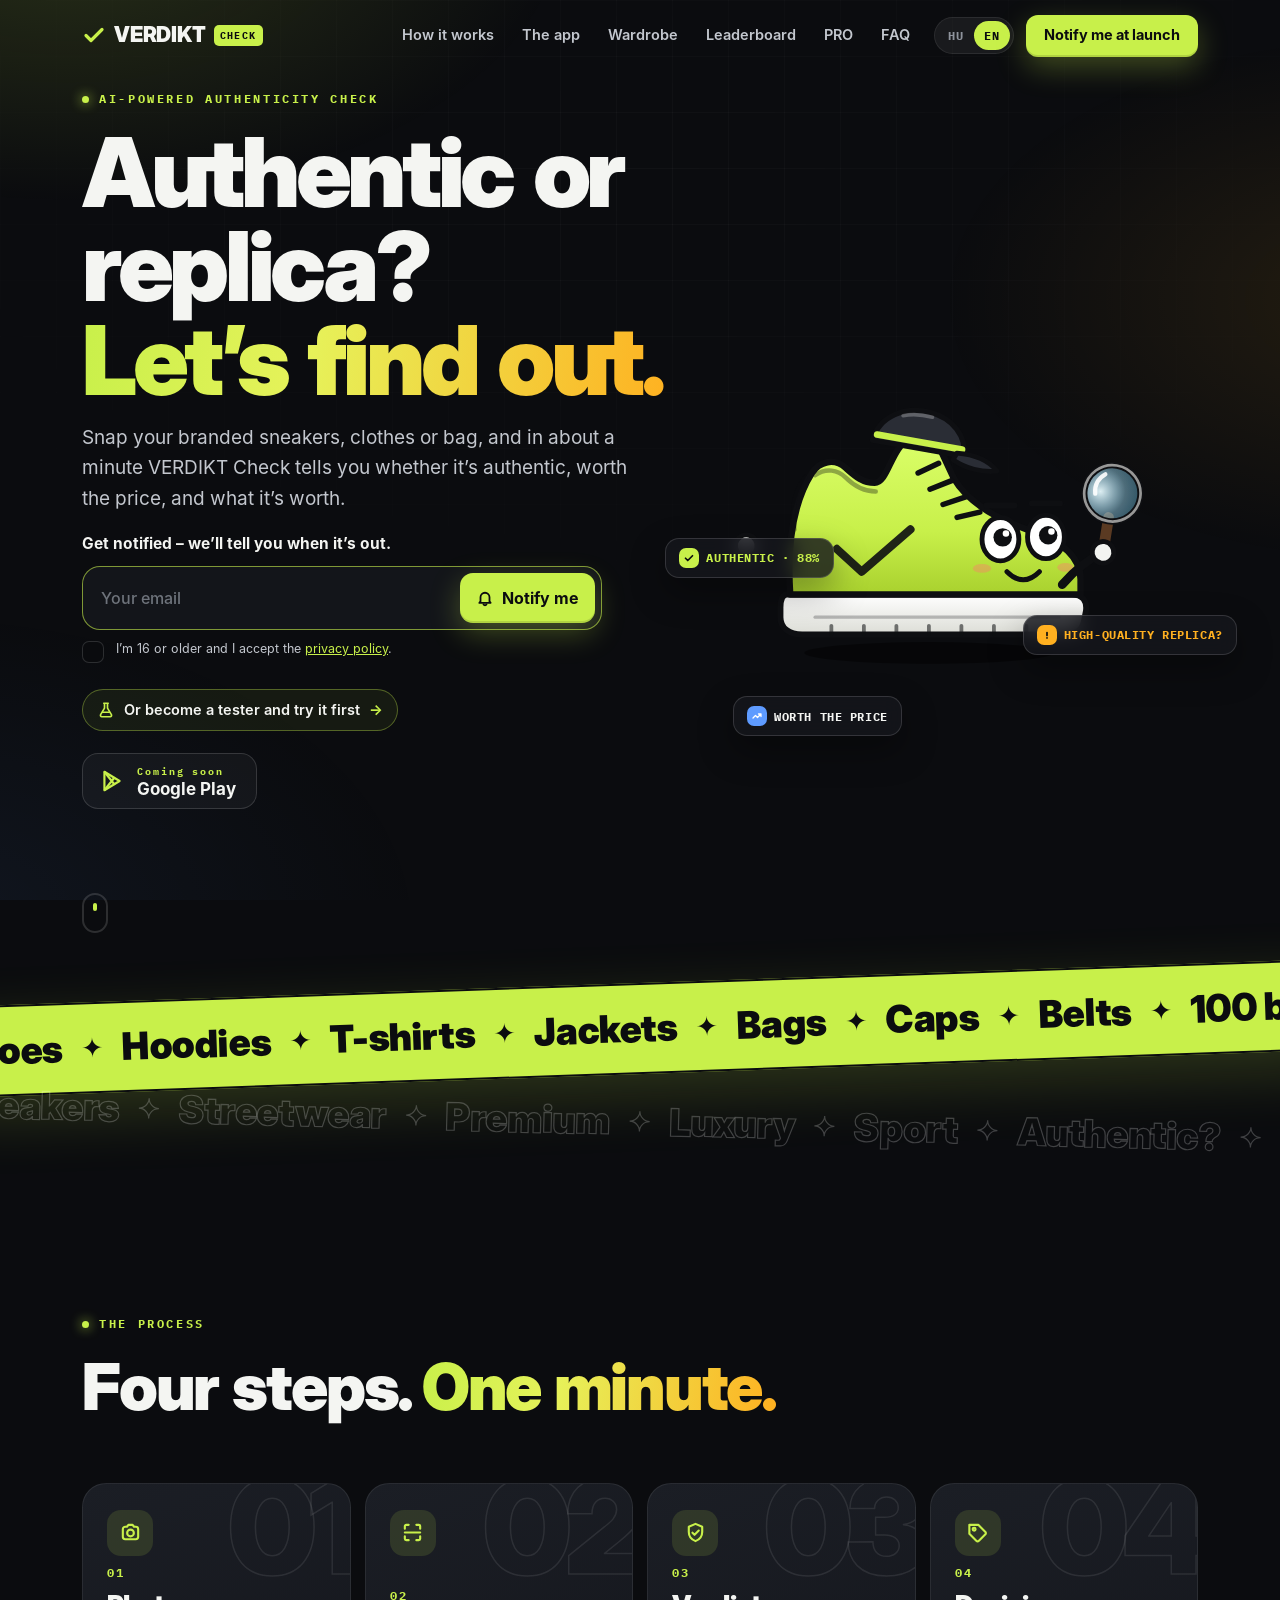
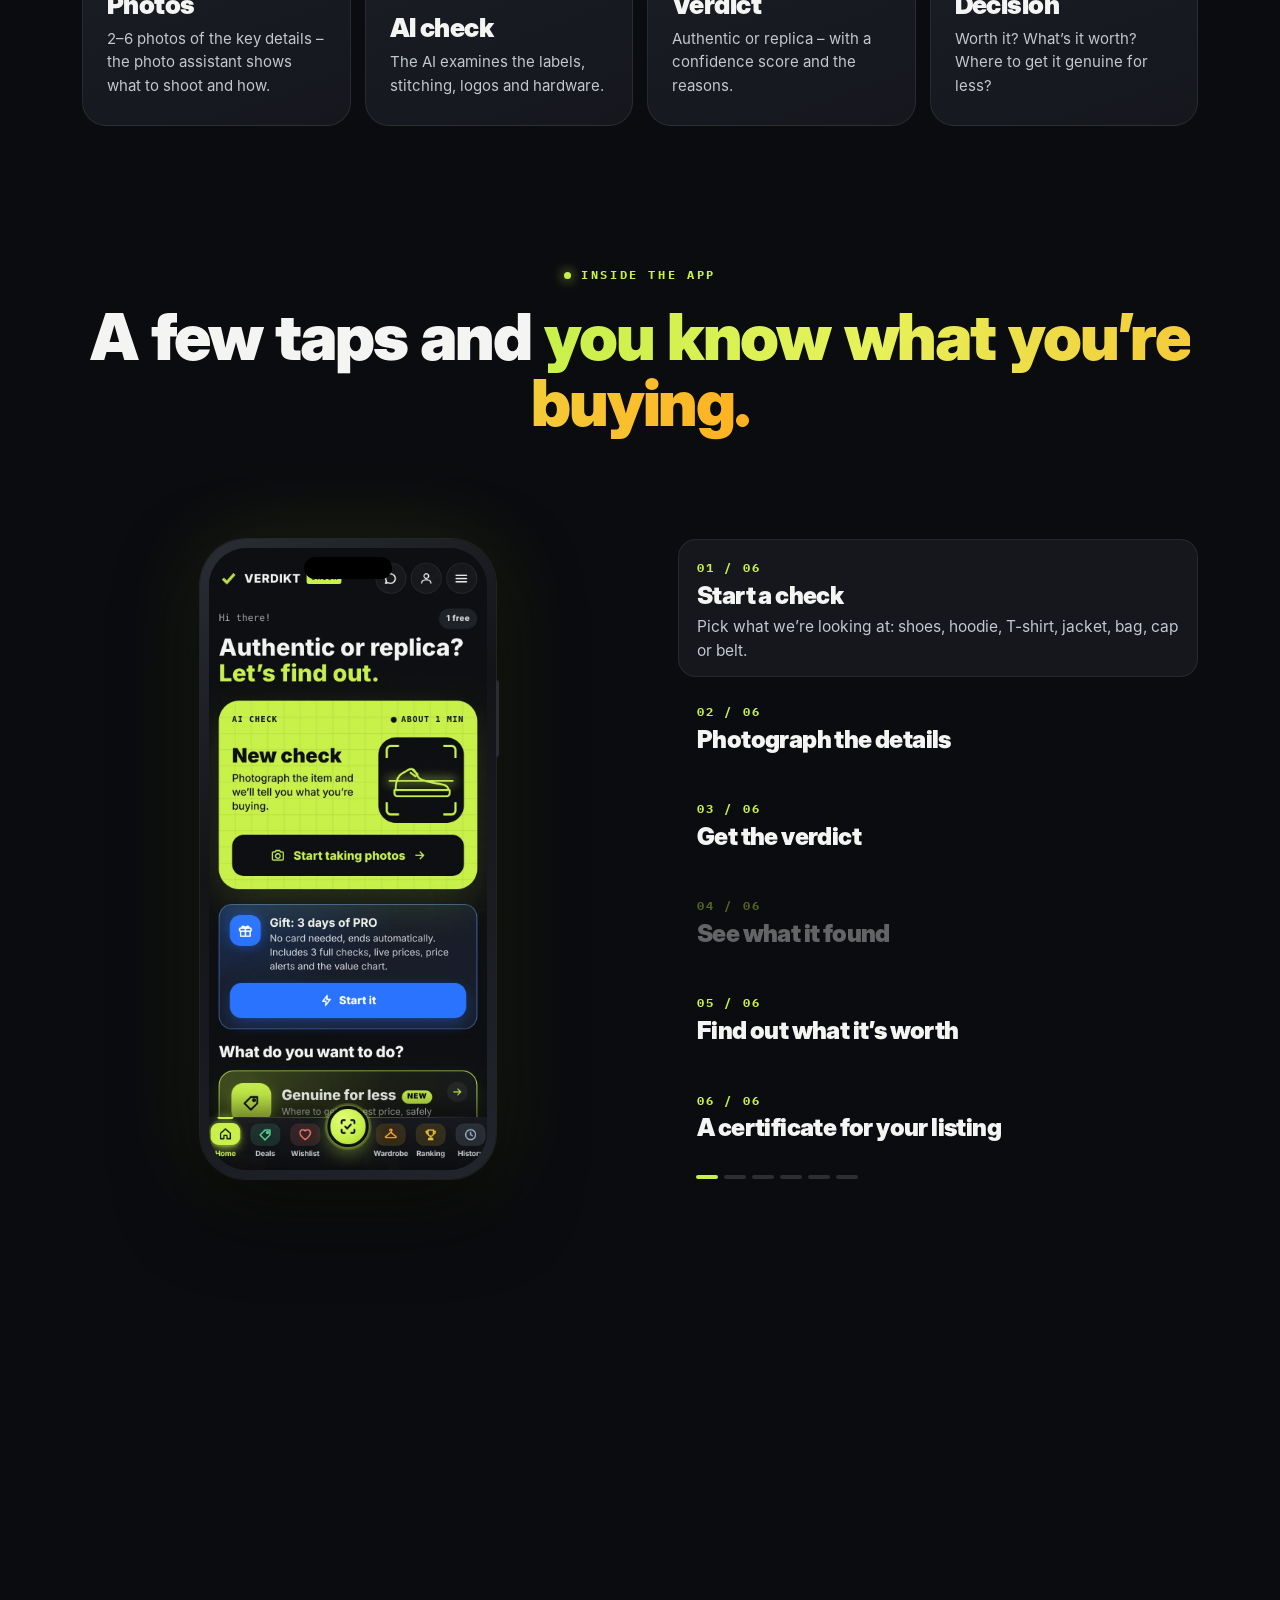
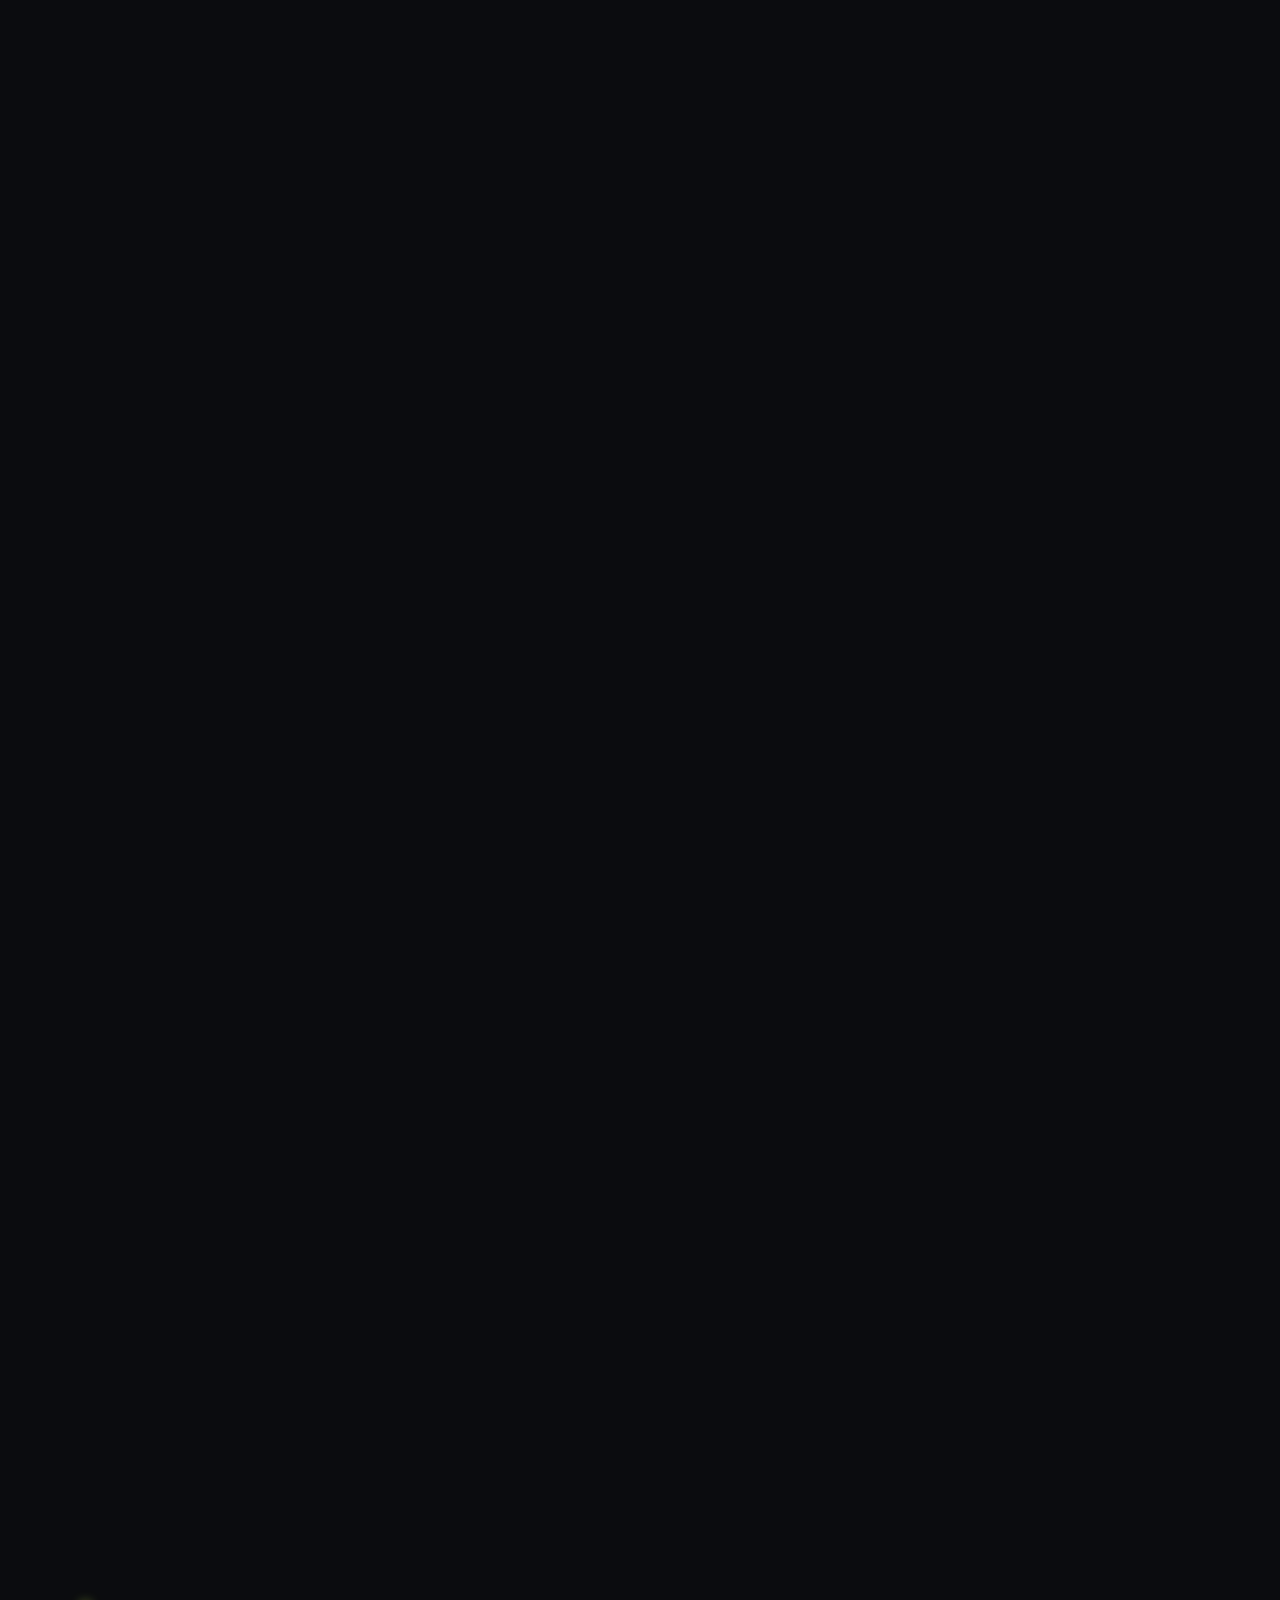
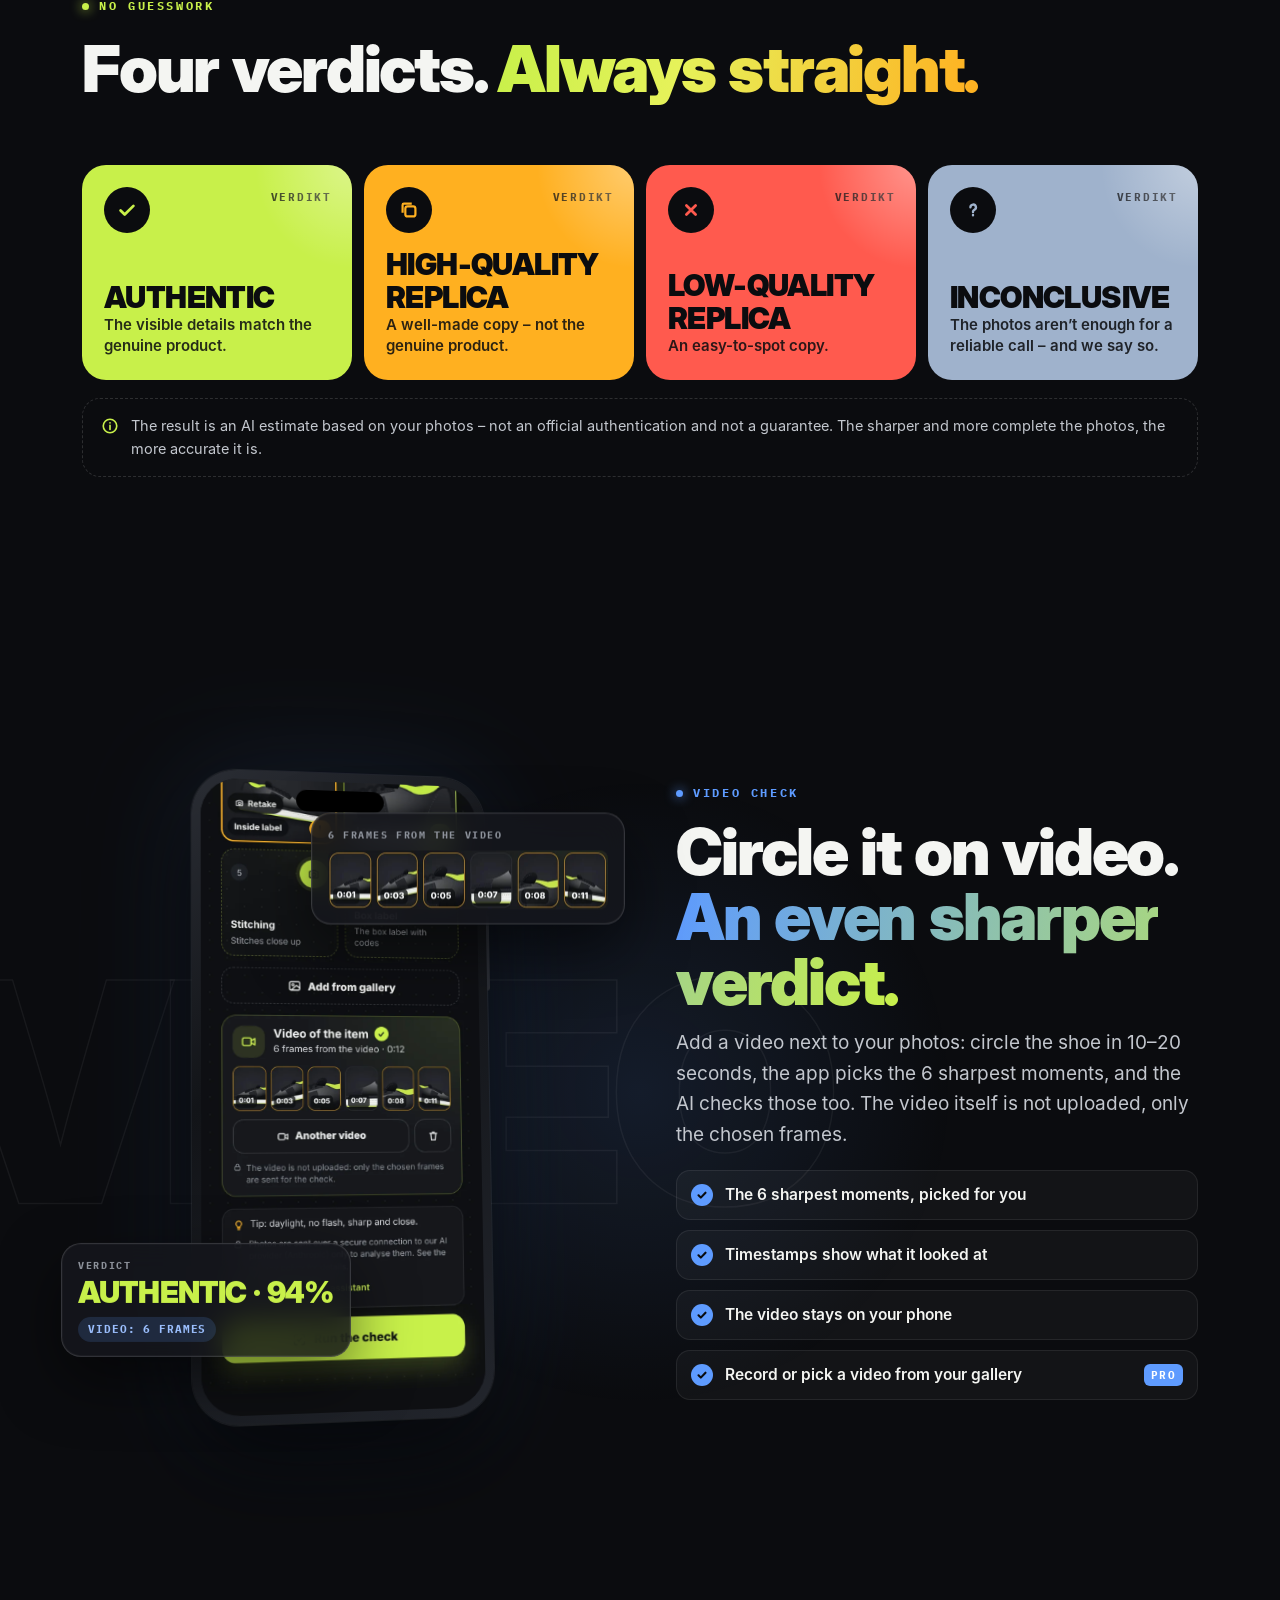
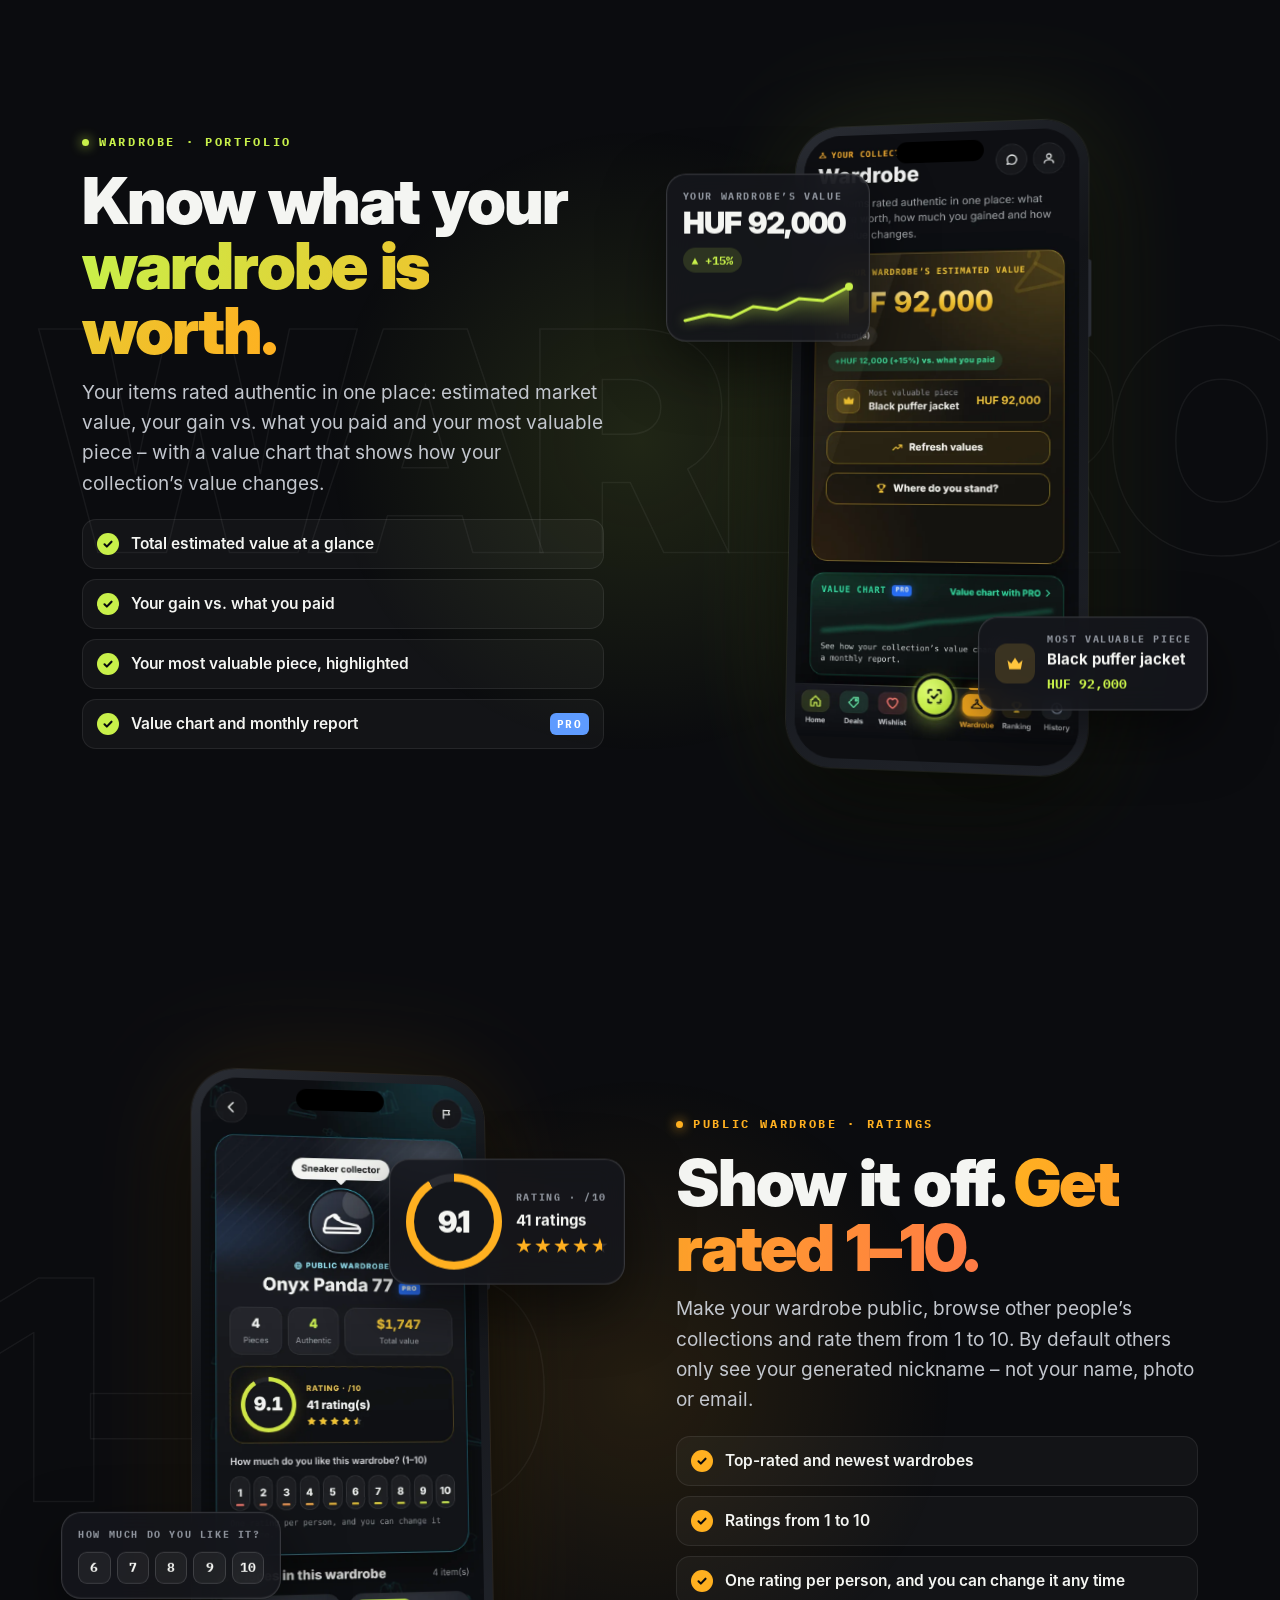
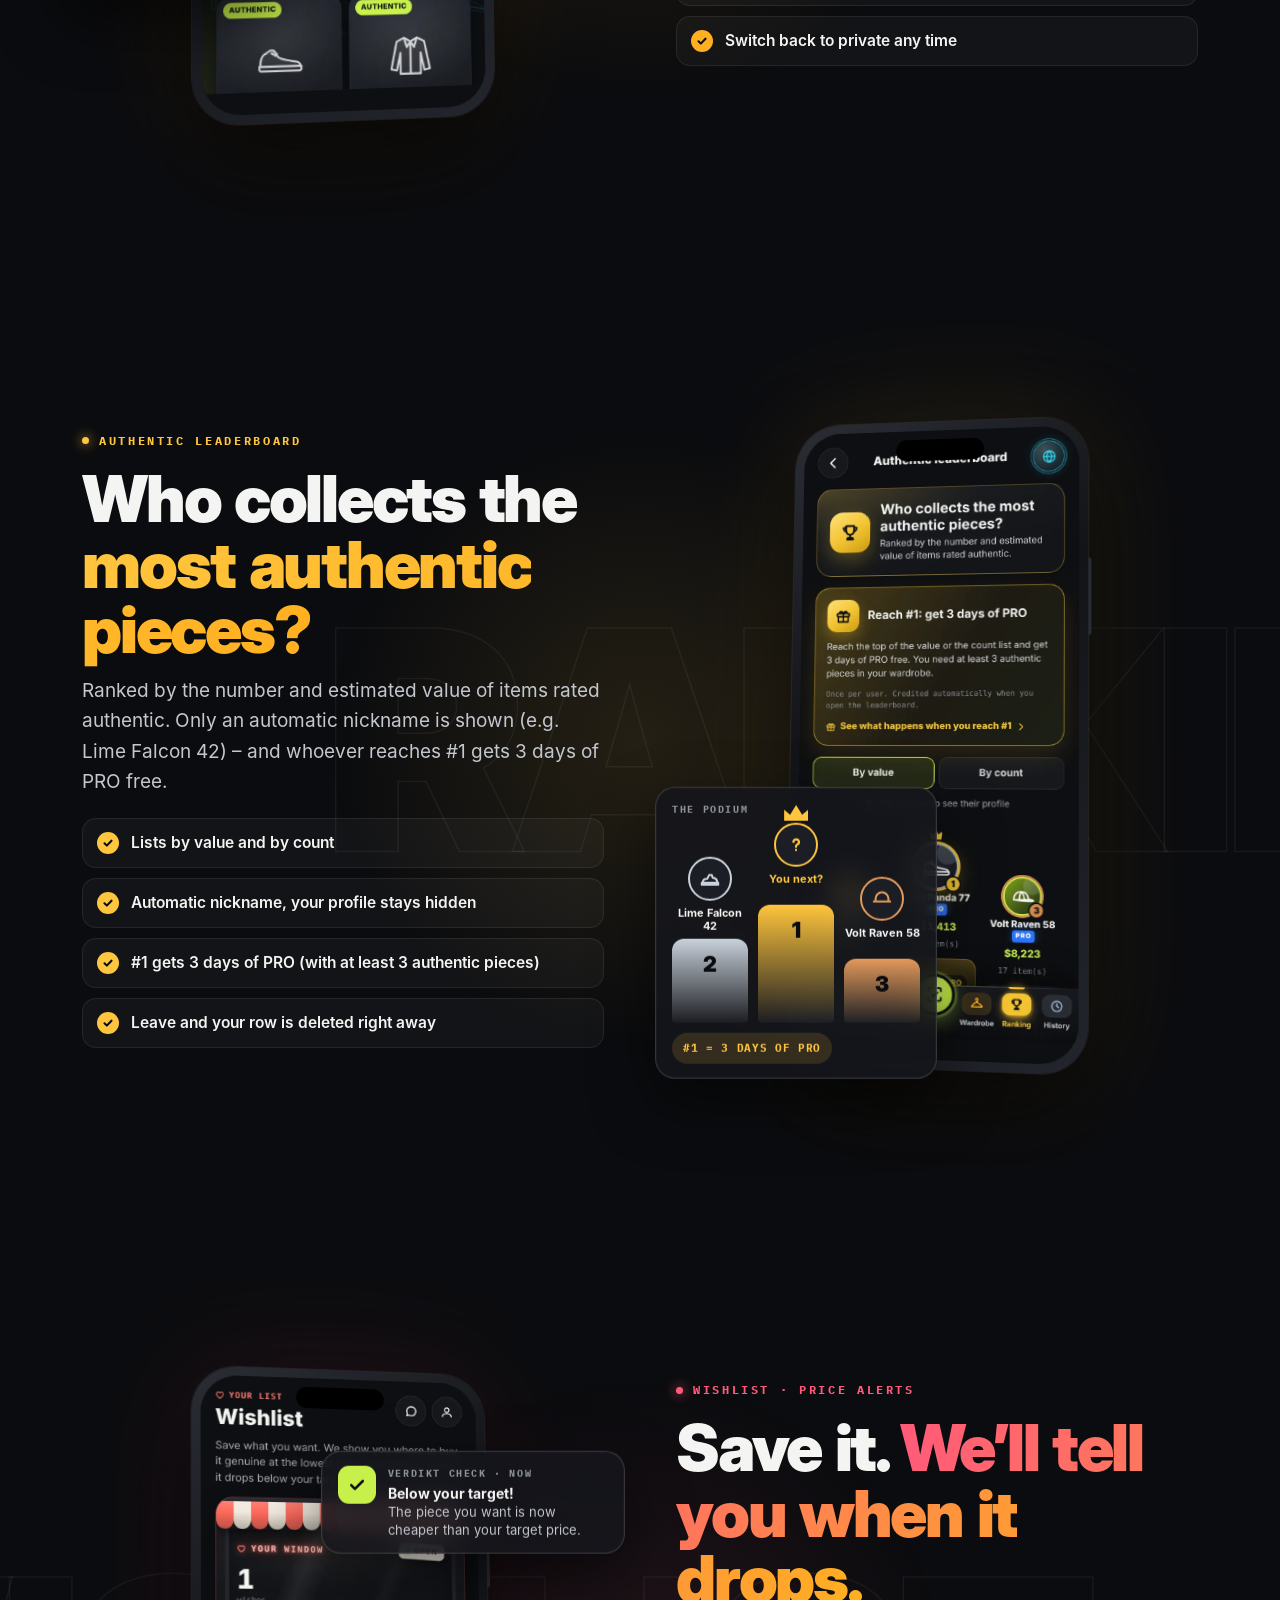
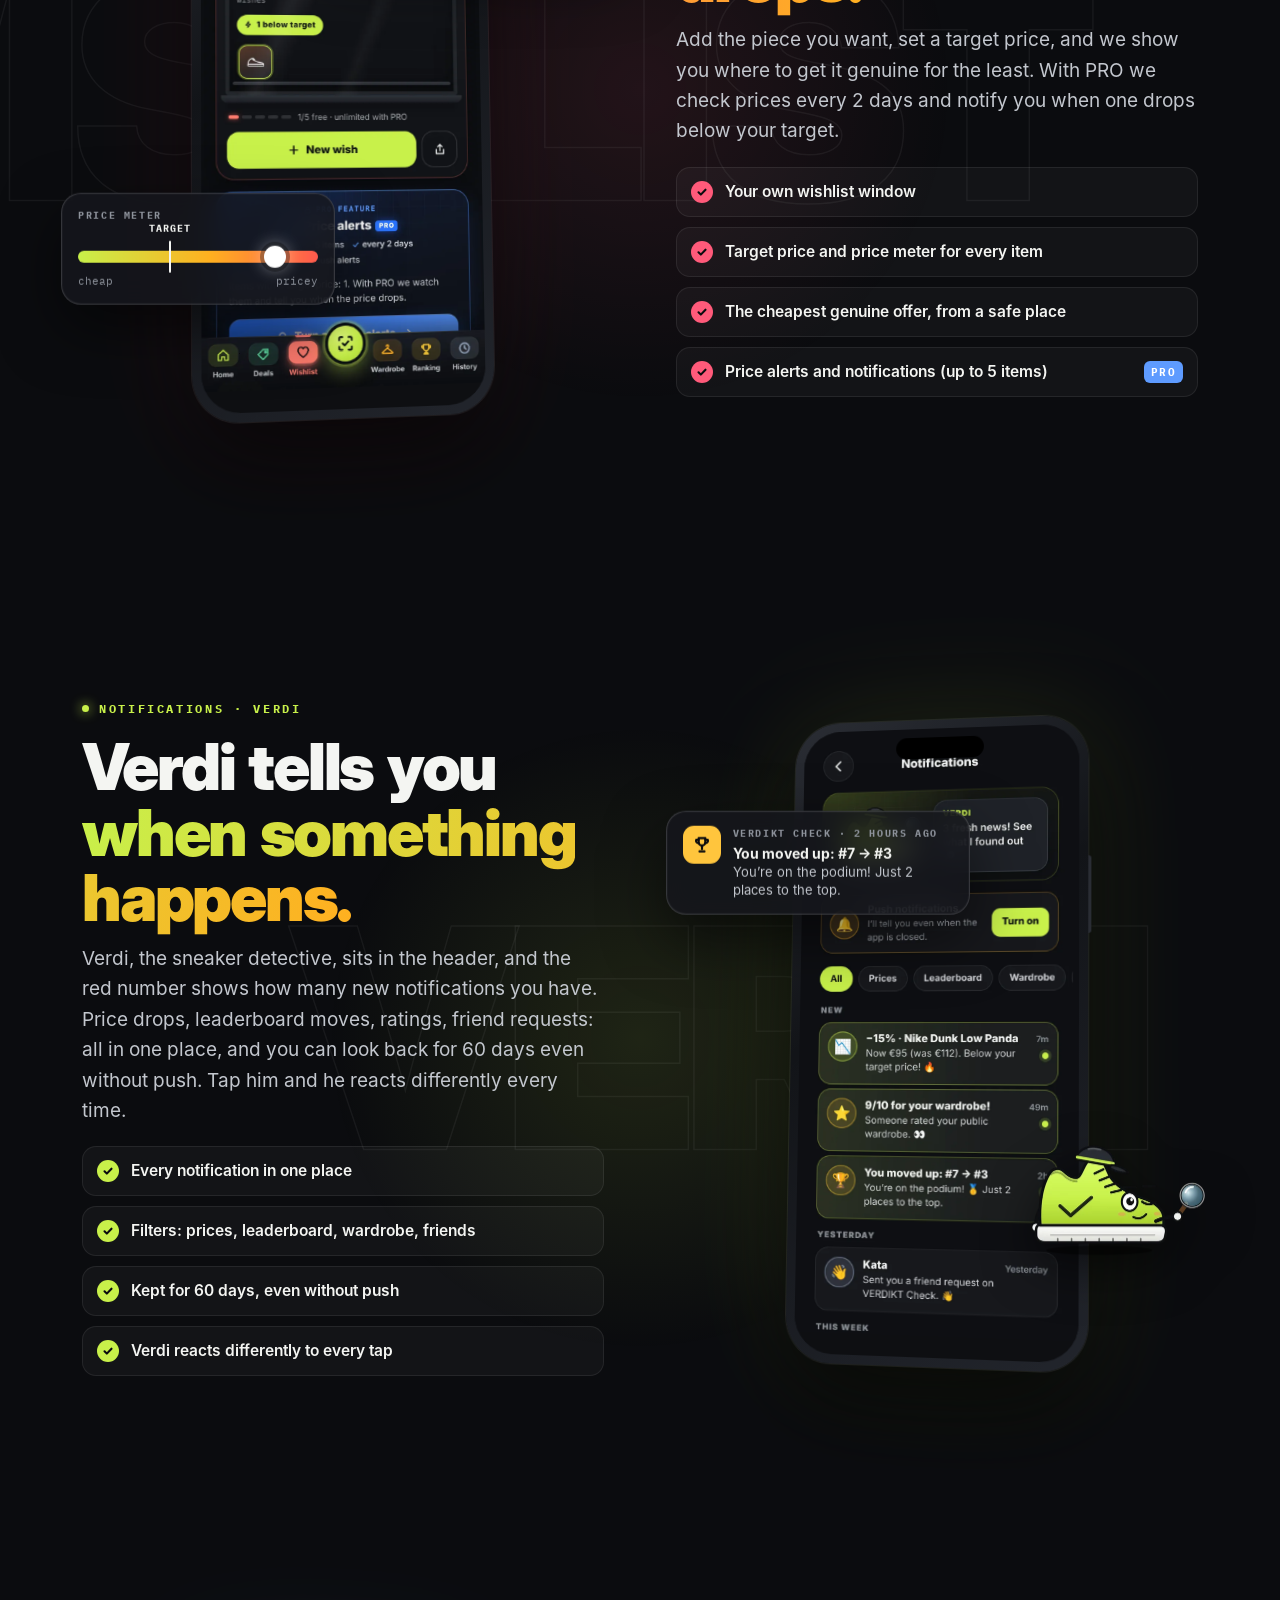
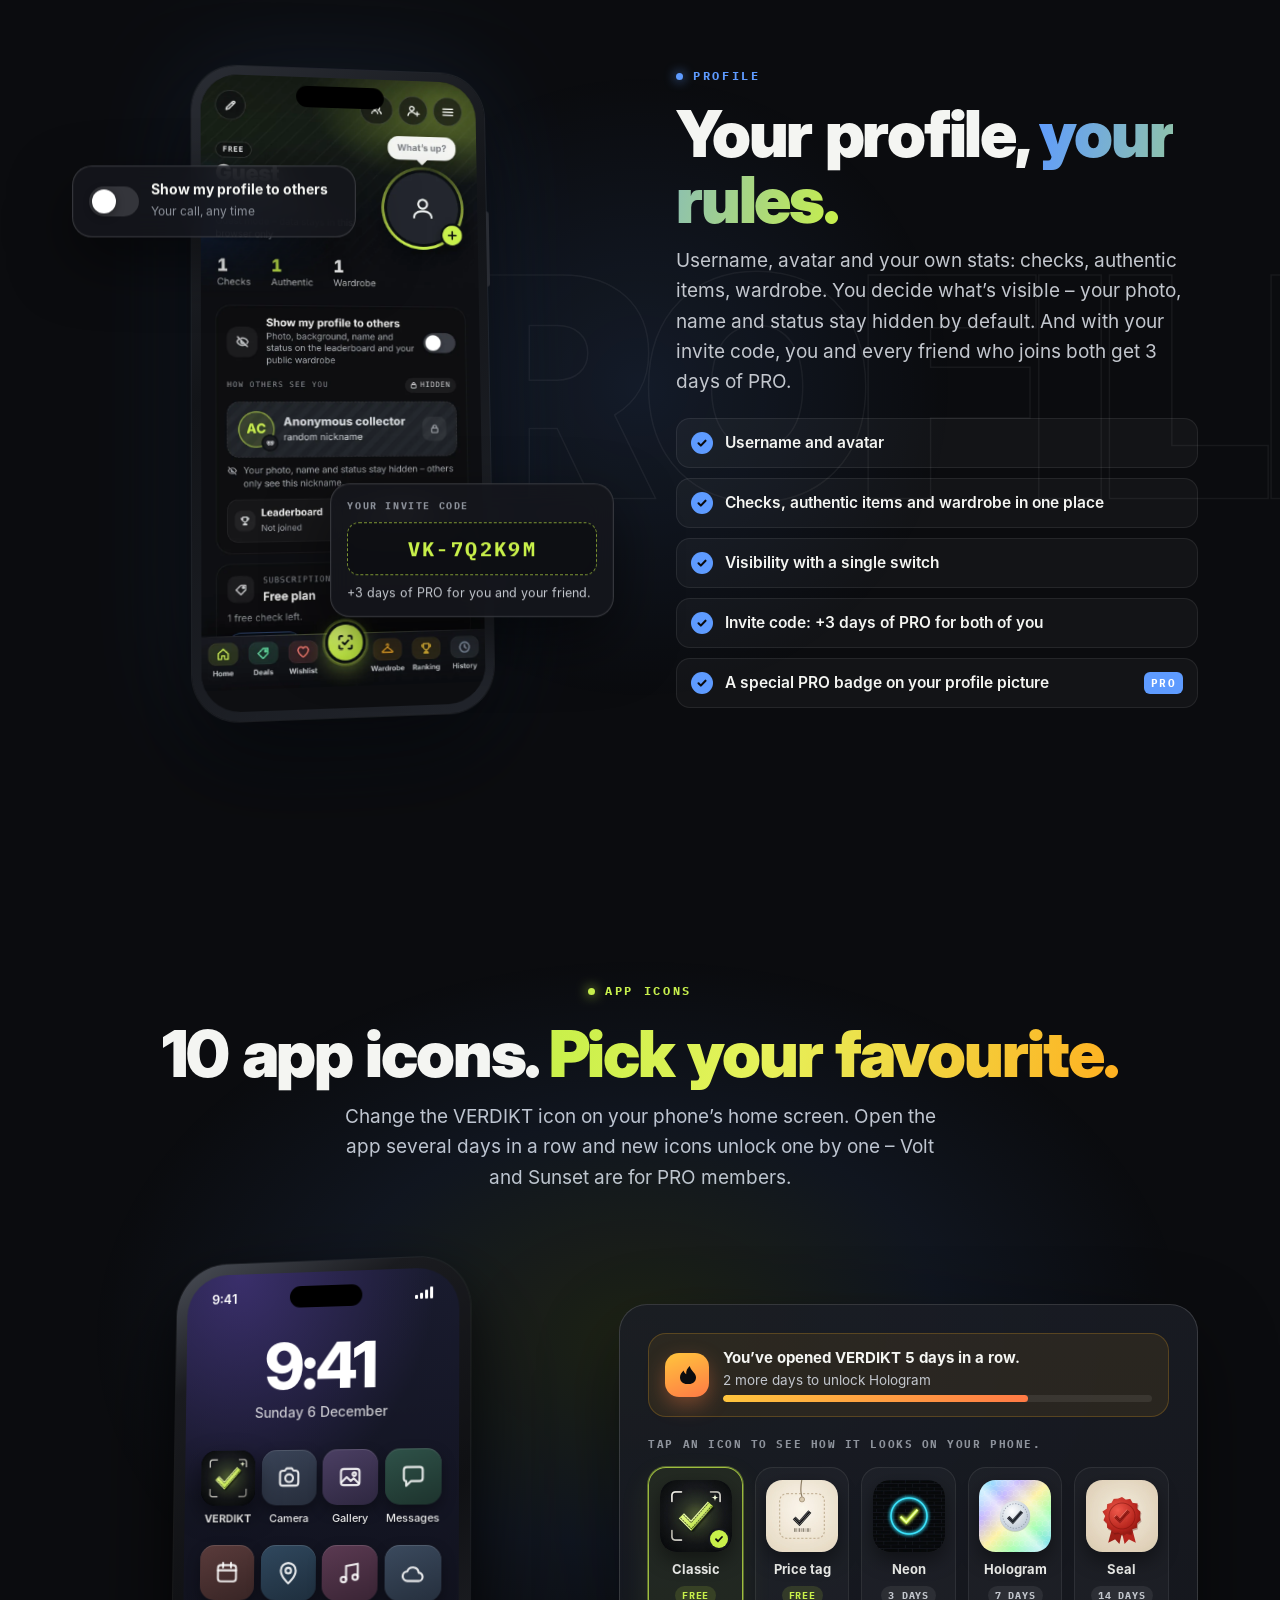
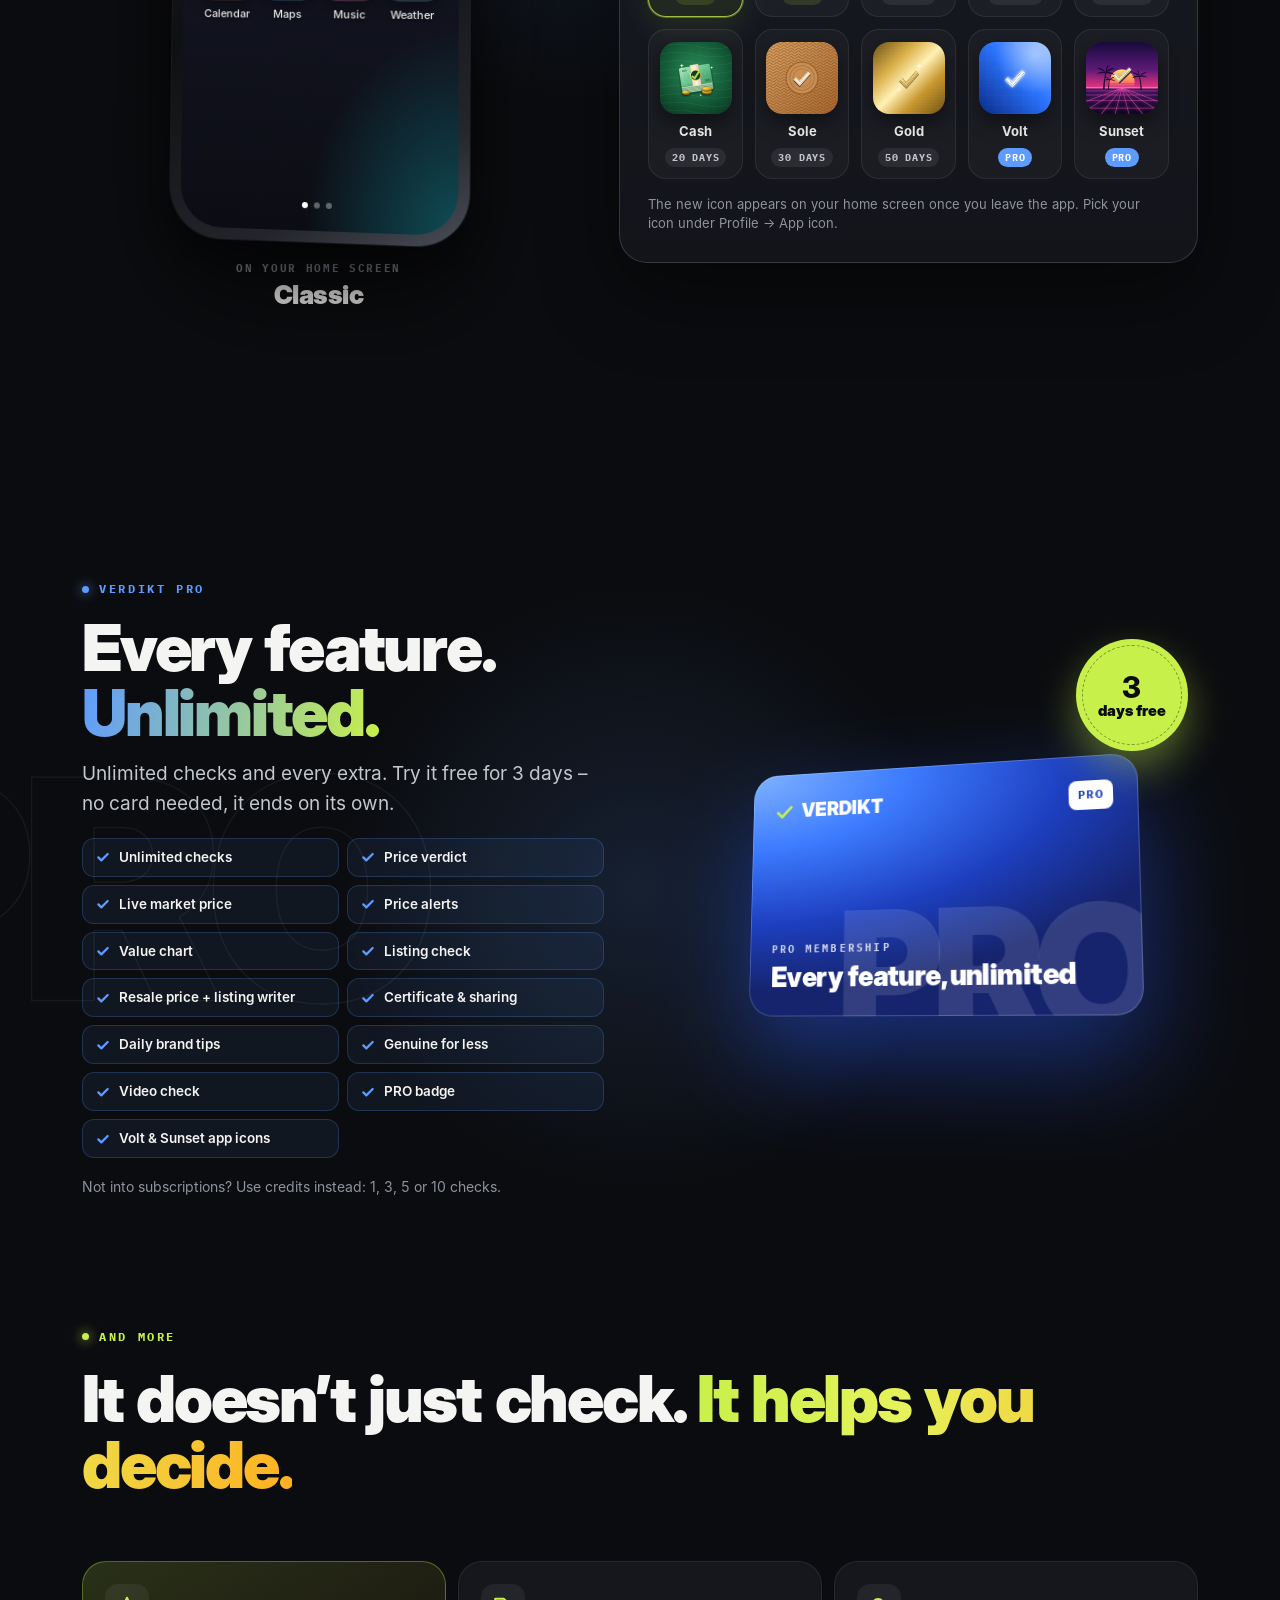
==== commit 7865b29f: "Legal: legal notice (provider + hosting), privacy update (video frames, in-app notifications, openin" ====
--- a/index.html
+++ b/index.html
@@ -591,6 +591,7 @@
       <a href="delete-account.html" data-i18n="l_delete">Fiók törlése</a>
       <a href="child-safety.html" data-i18n="l_child">Gyermekvédelem</a>
       <a href="verify.html" data-i18n="l_verify">Tanúsítvány ellenőrzése</a>
+      <a href="terms.html#impresszum" data-i18n="l_imp">Impresszum</a>
     </nav>
     <p class="copy"><span>© <span id="year">2026</span> VERDIKT Check · </span><span data-i18n="indep">Független szolgáltatás, egyik márkával sem áll kapcsolatban.</span></p>
   </div>
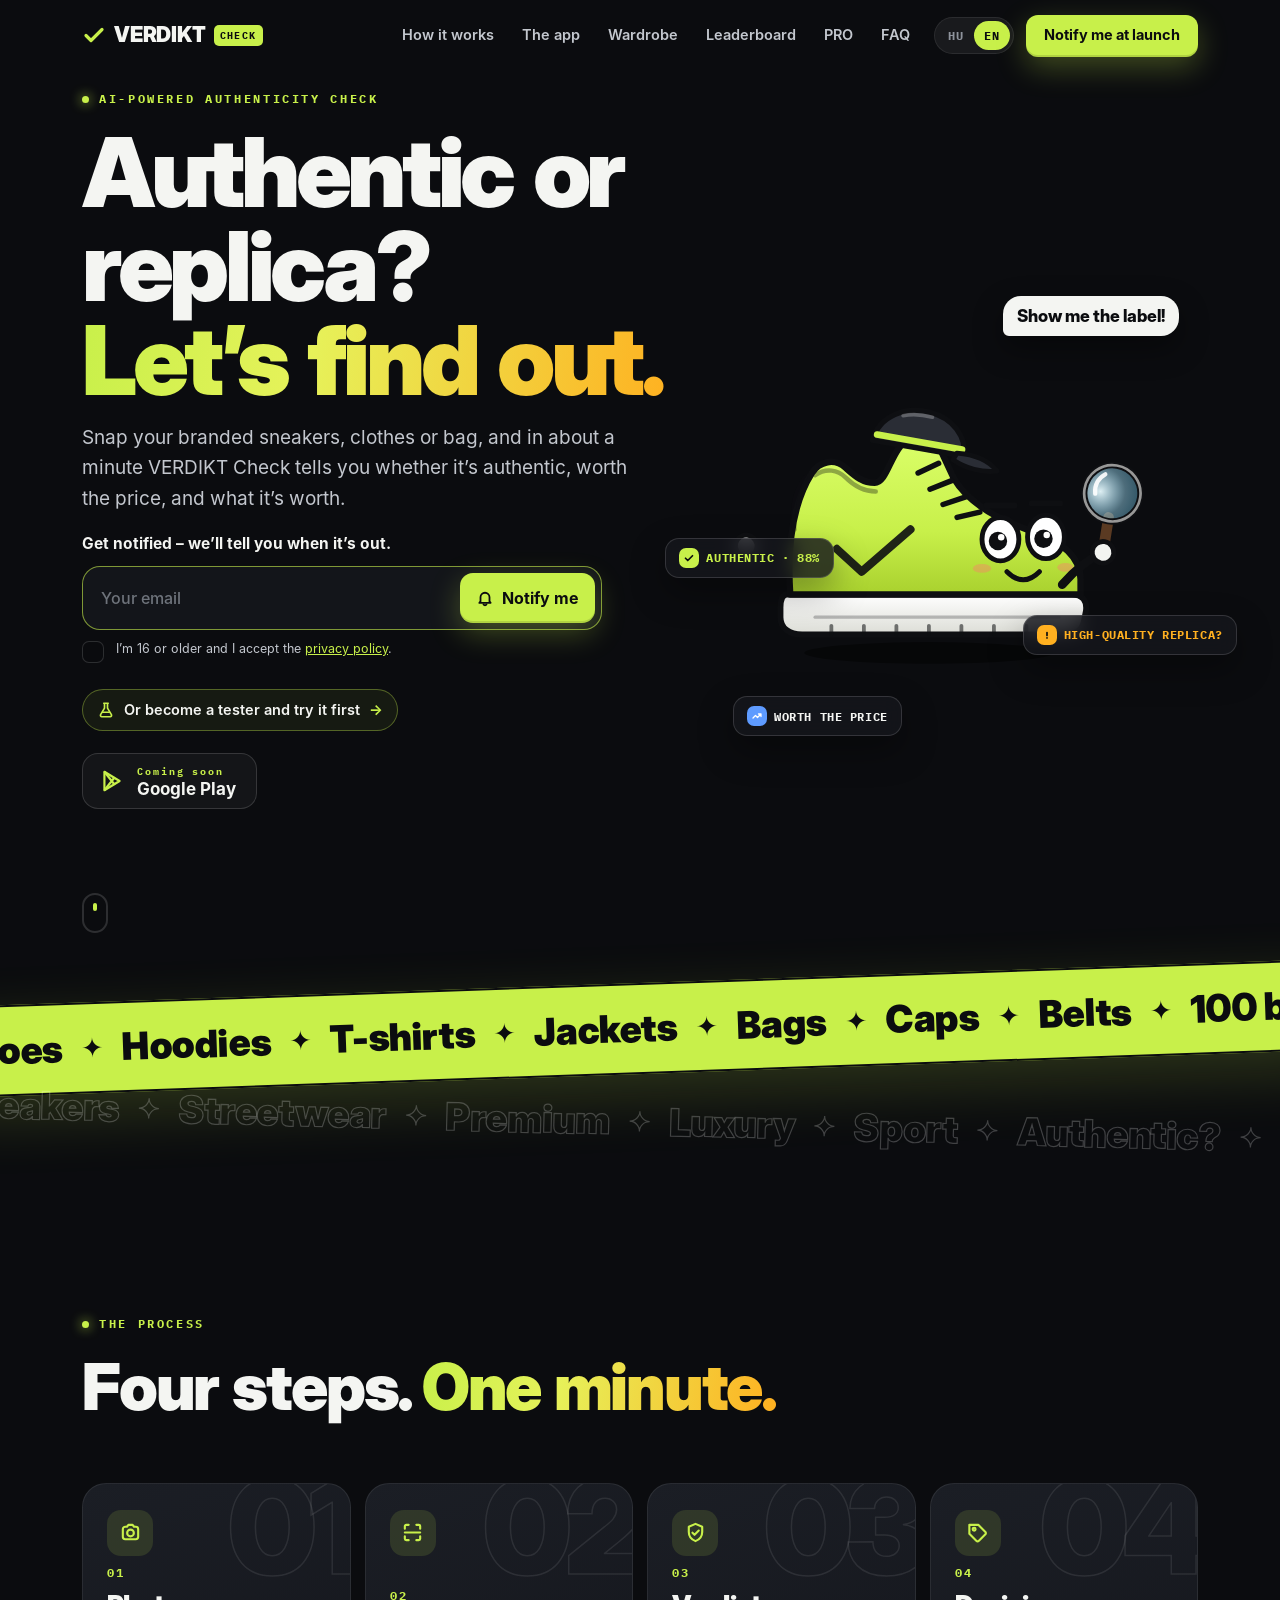
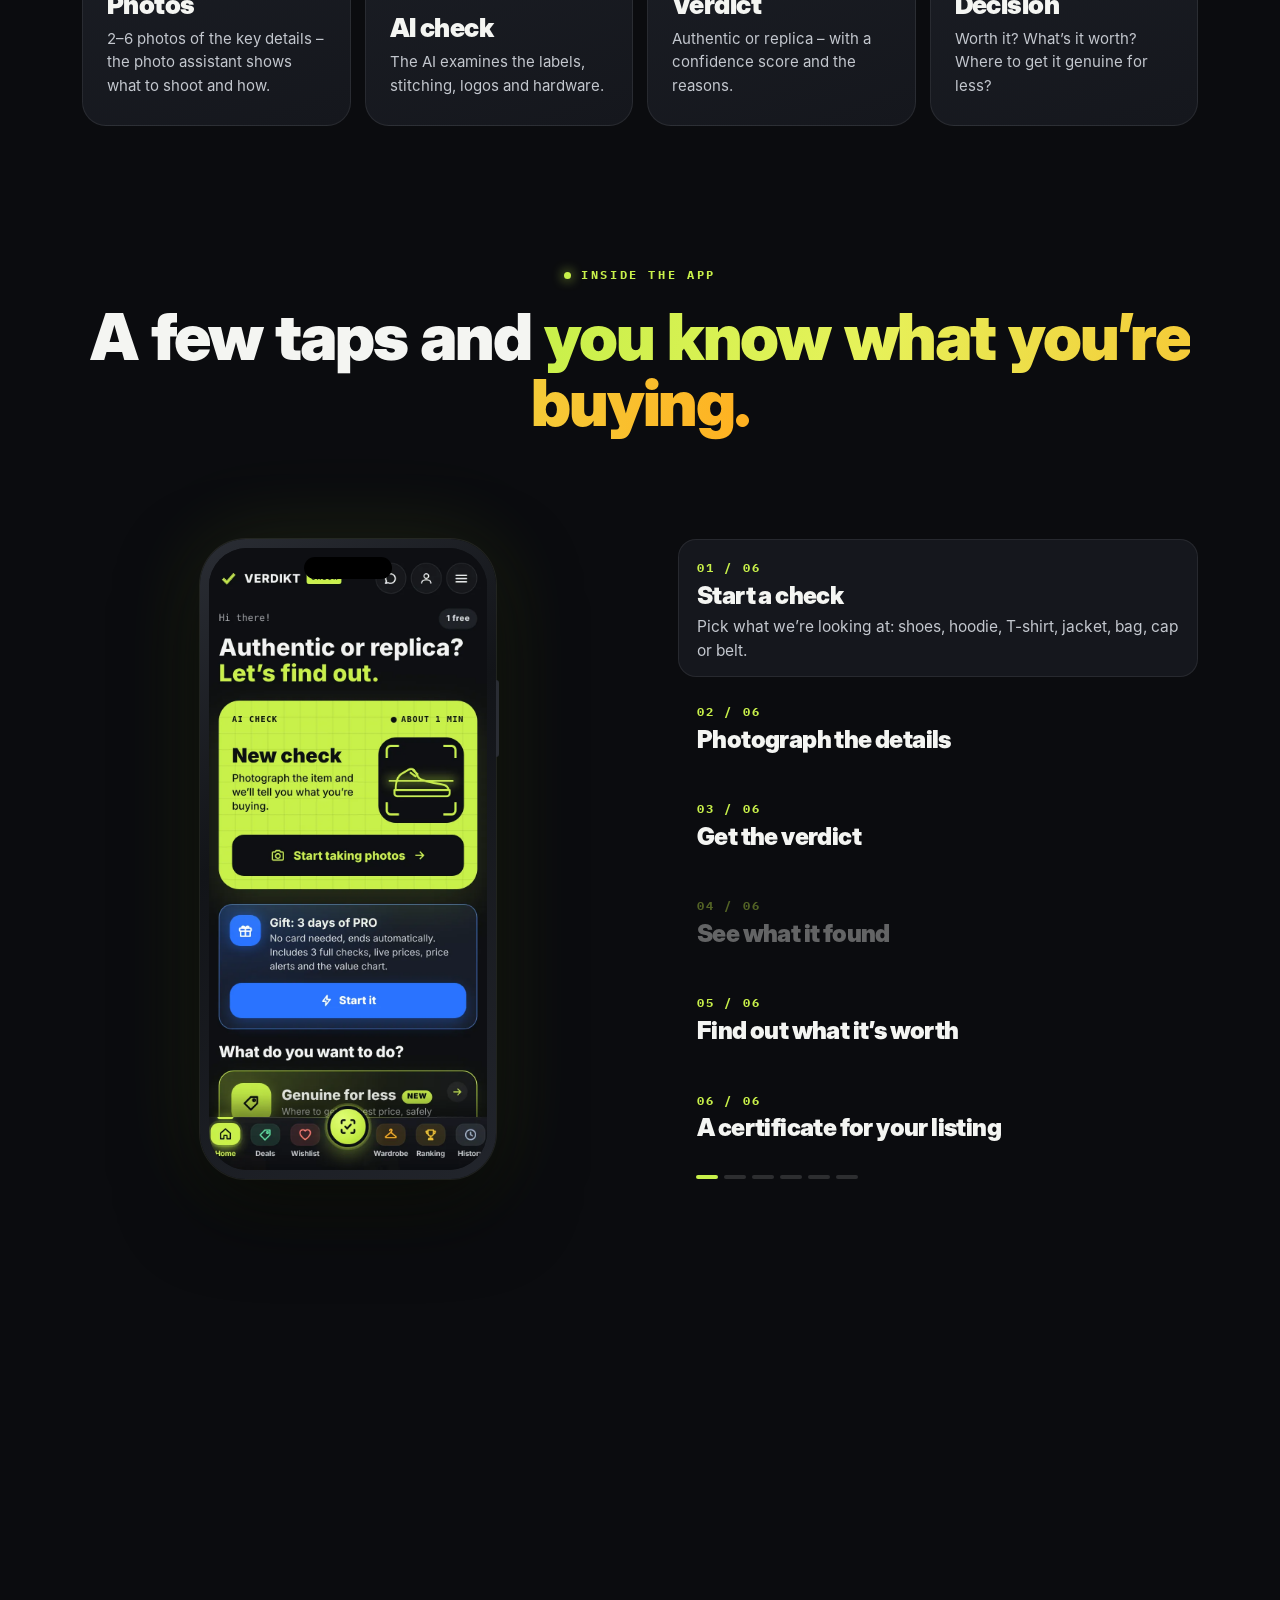
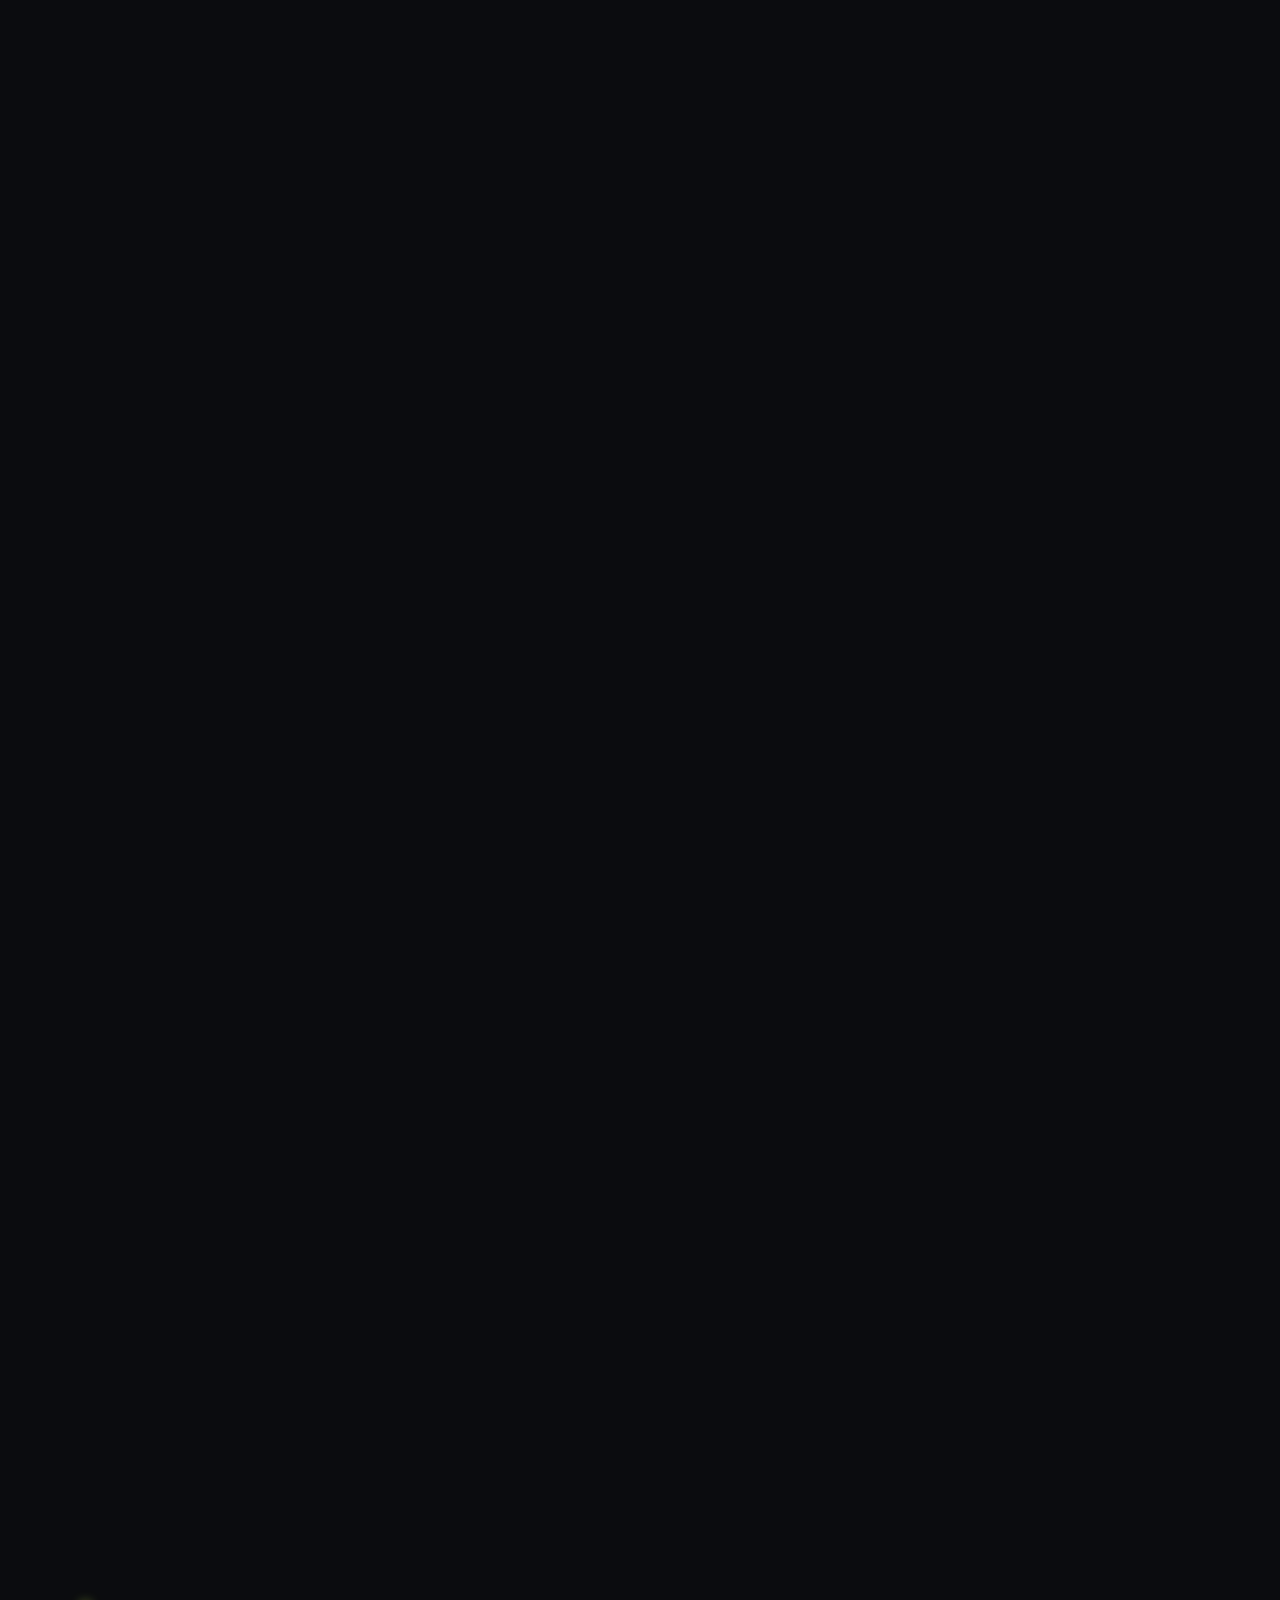
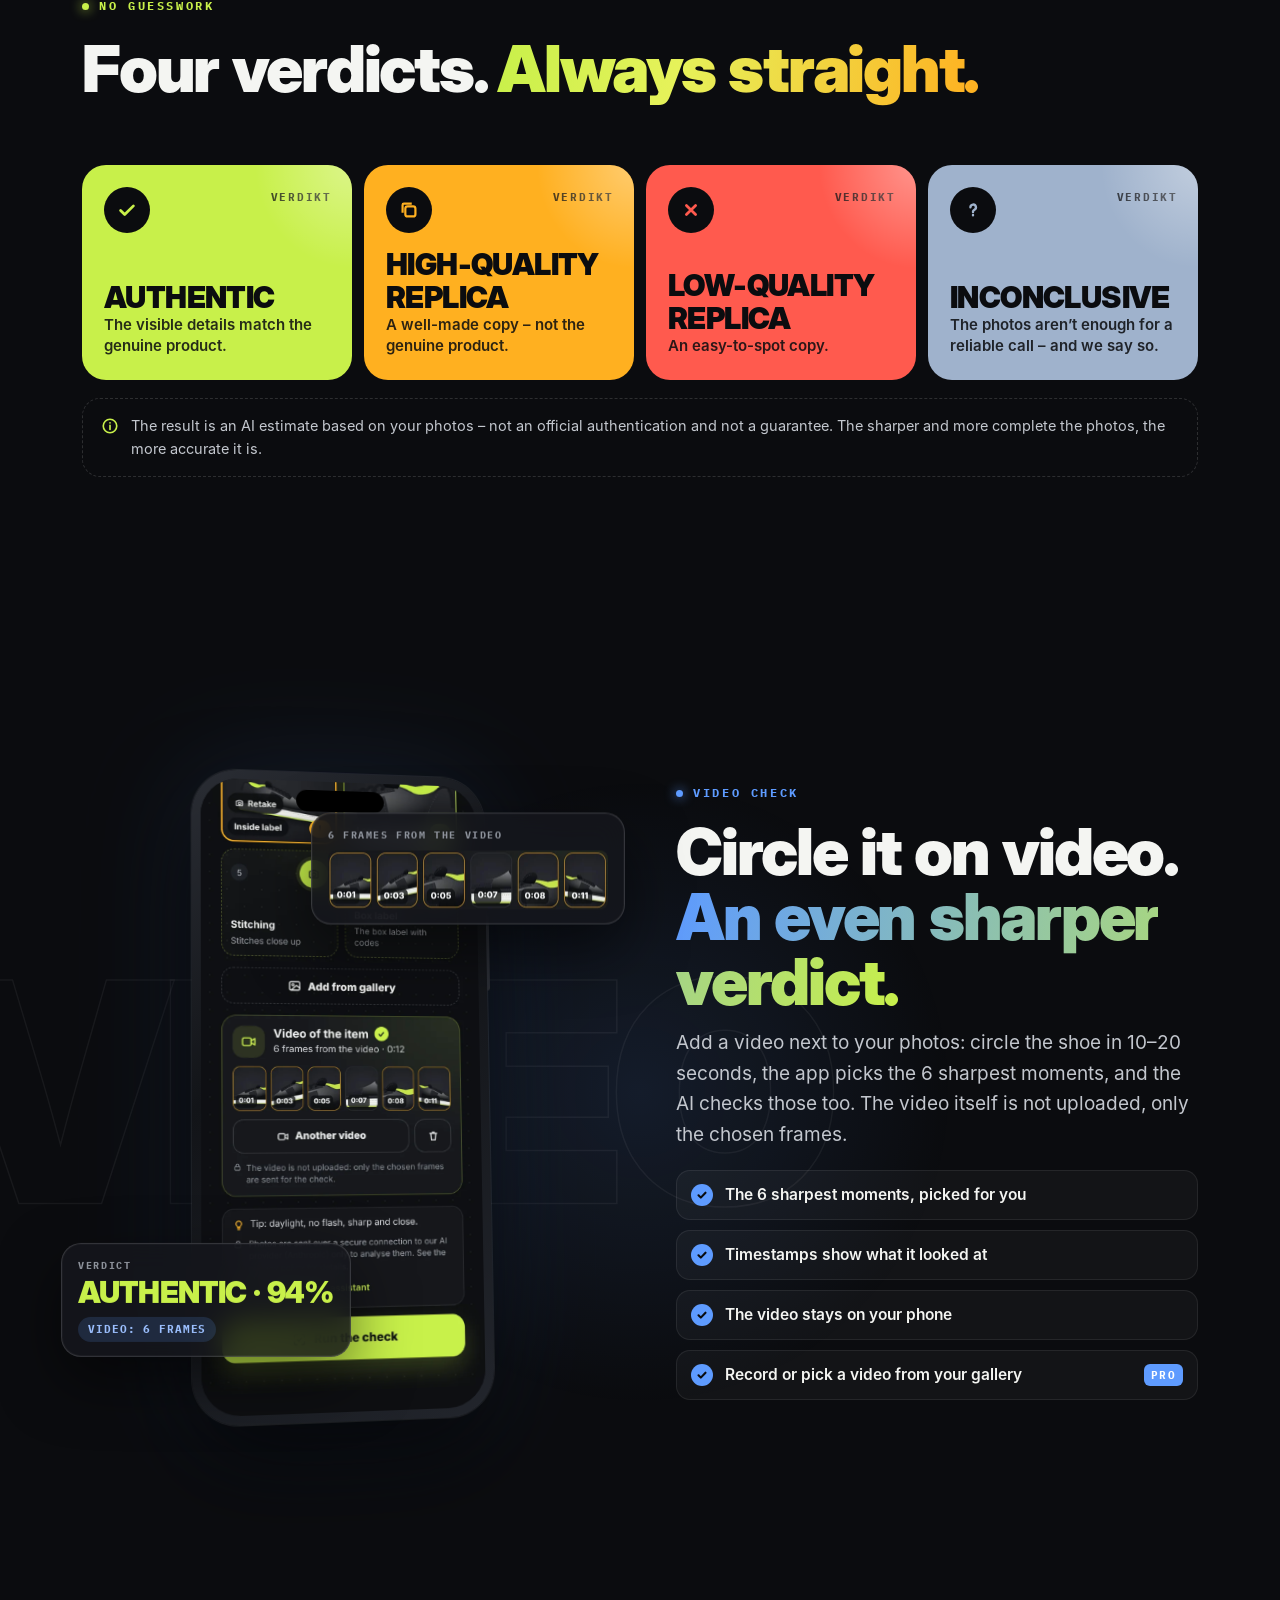
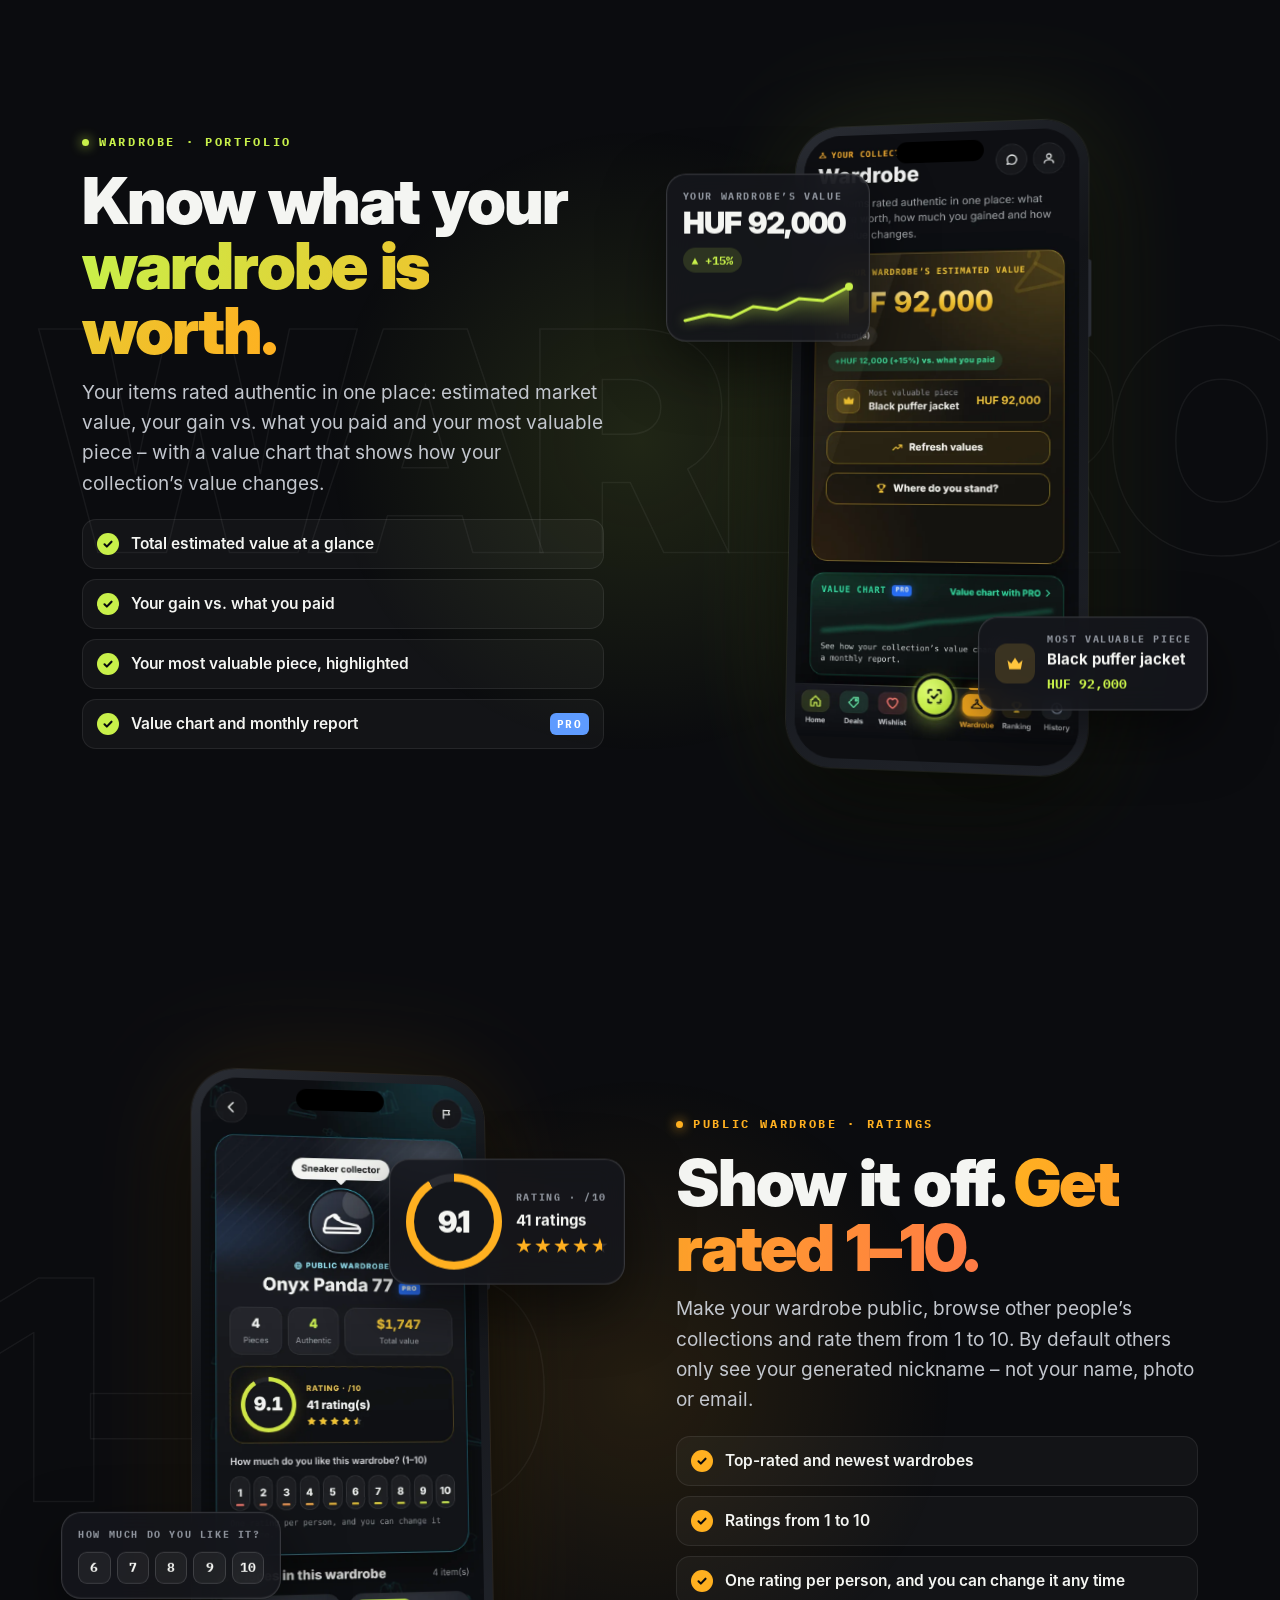
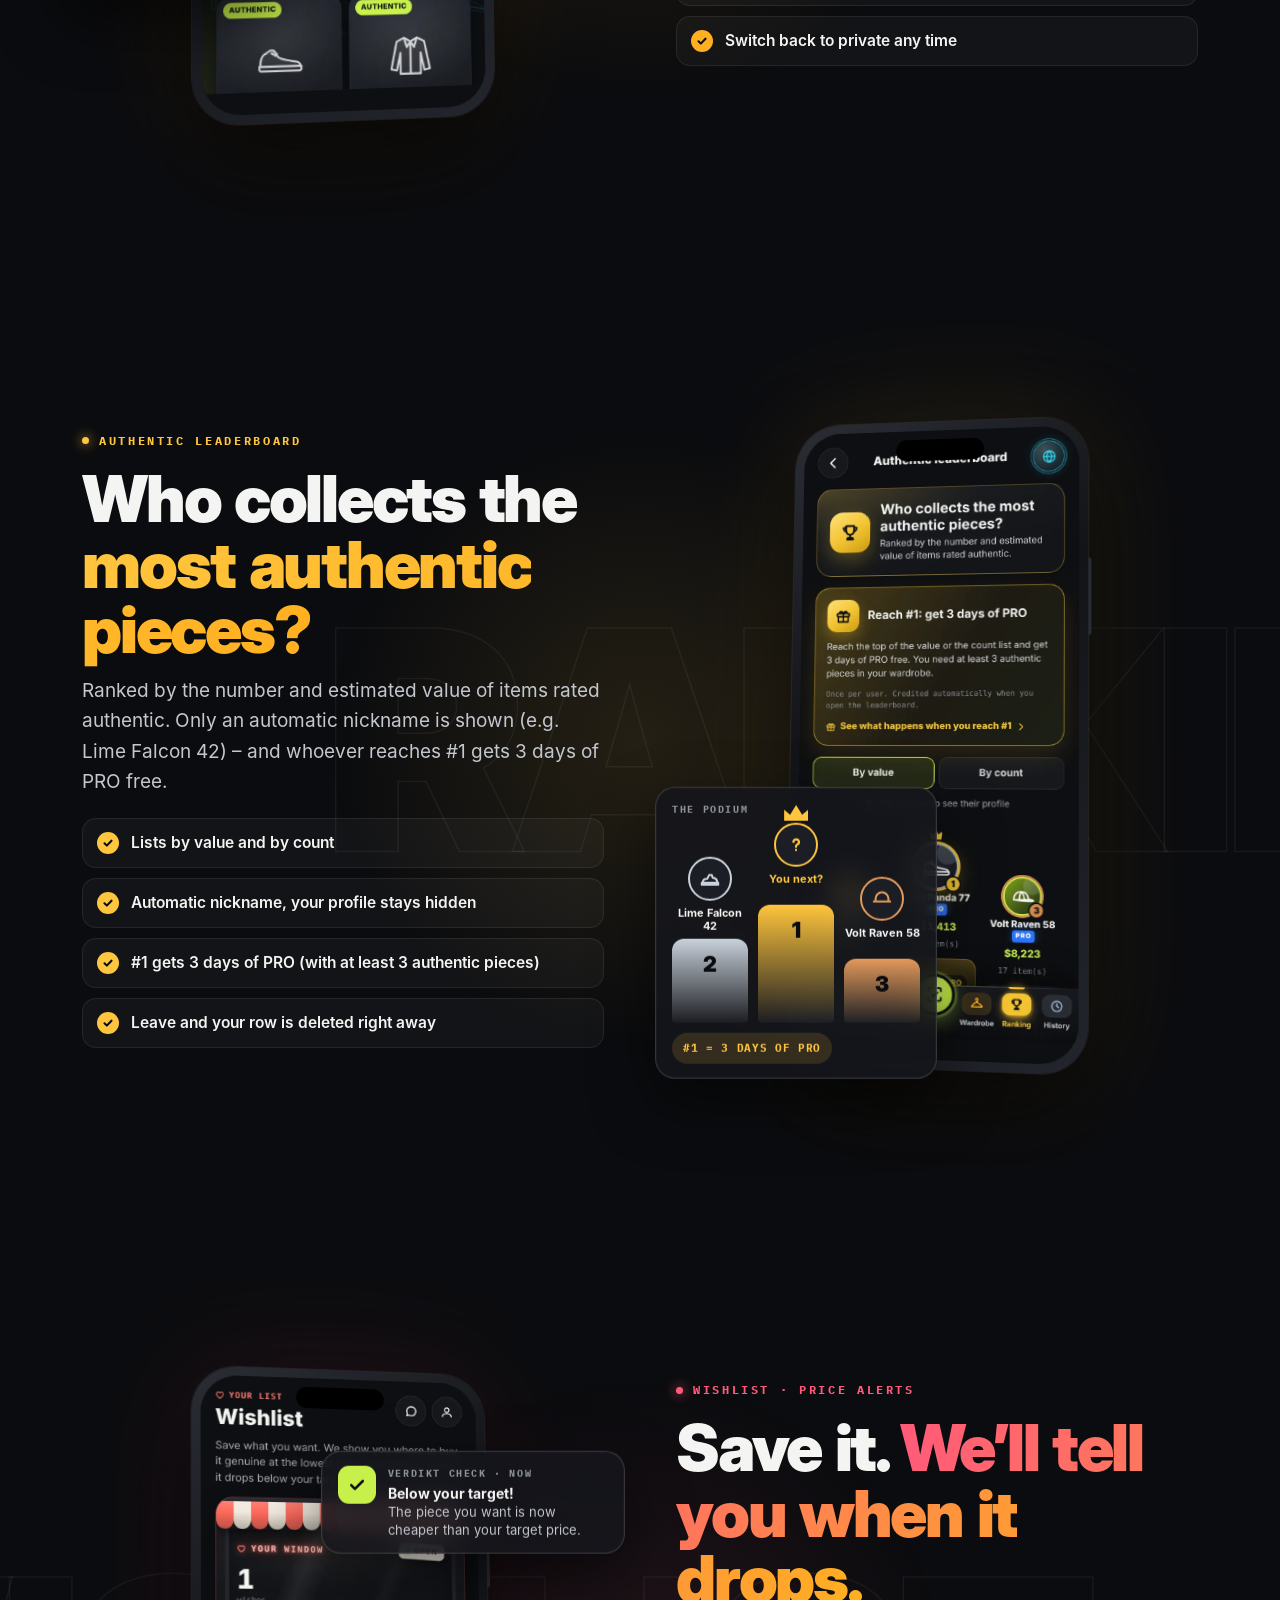
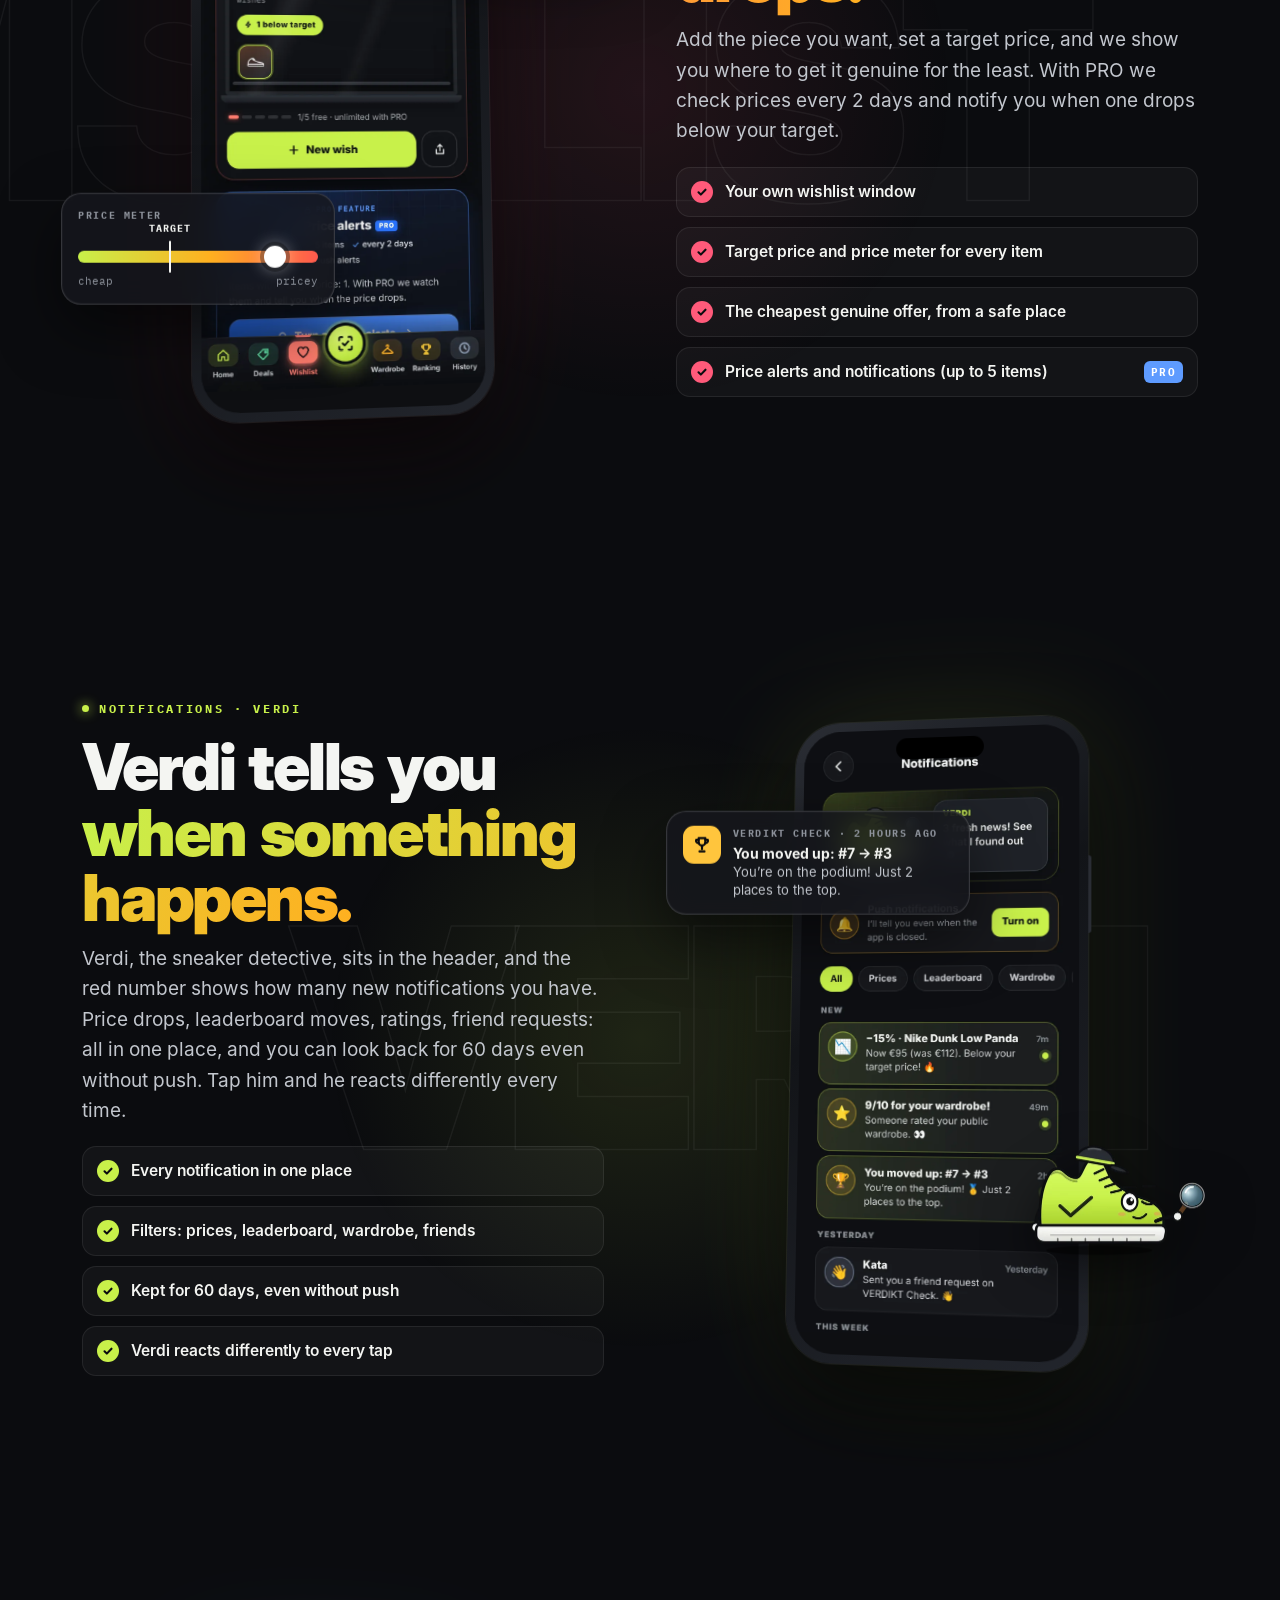
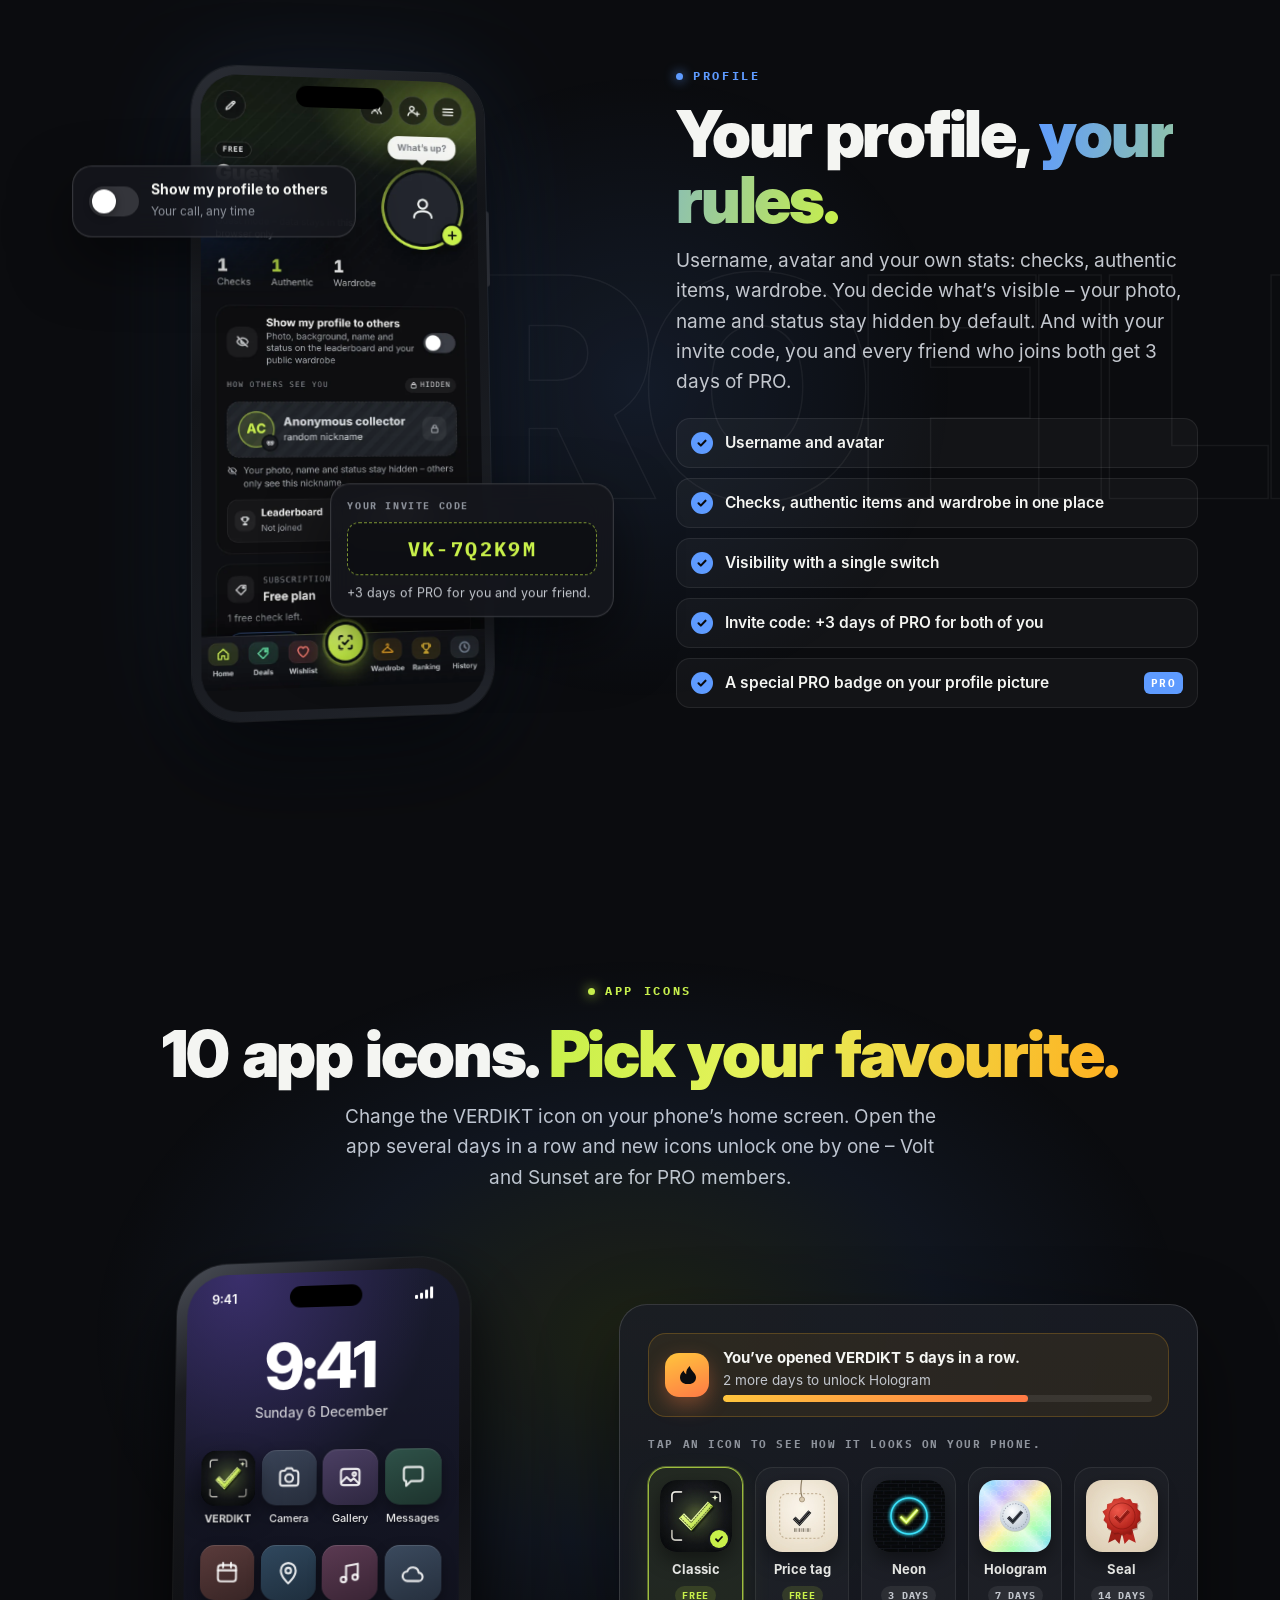
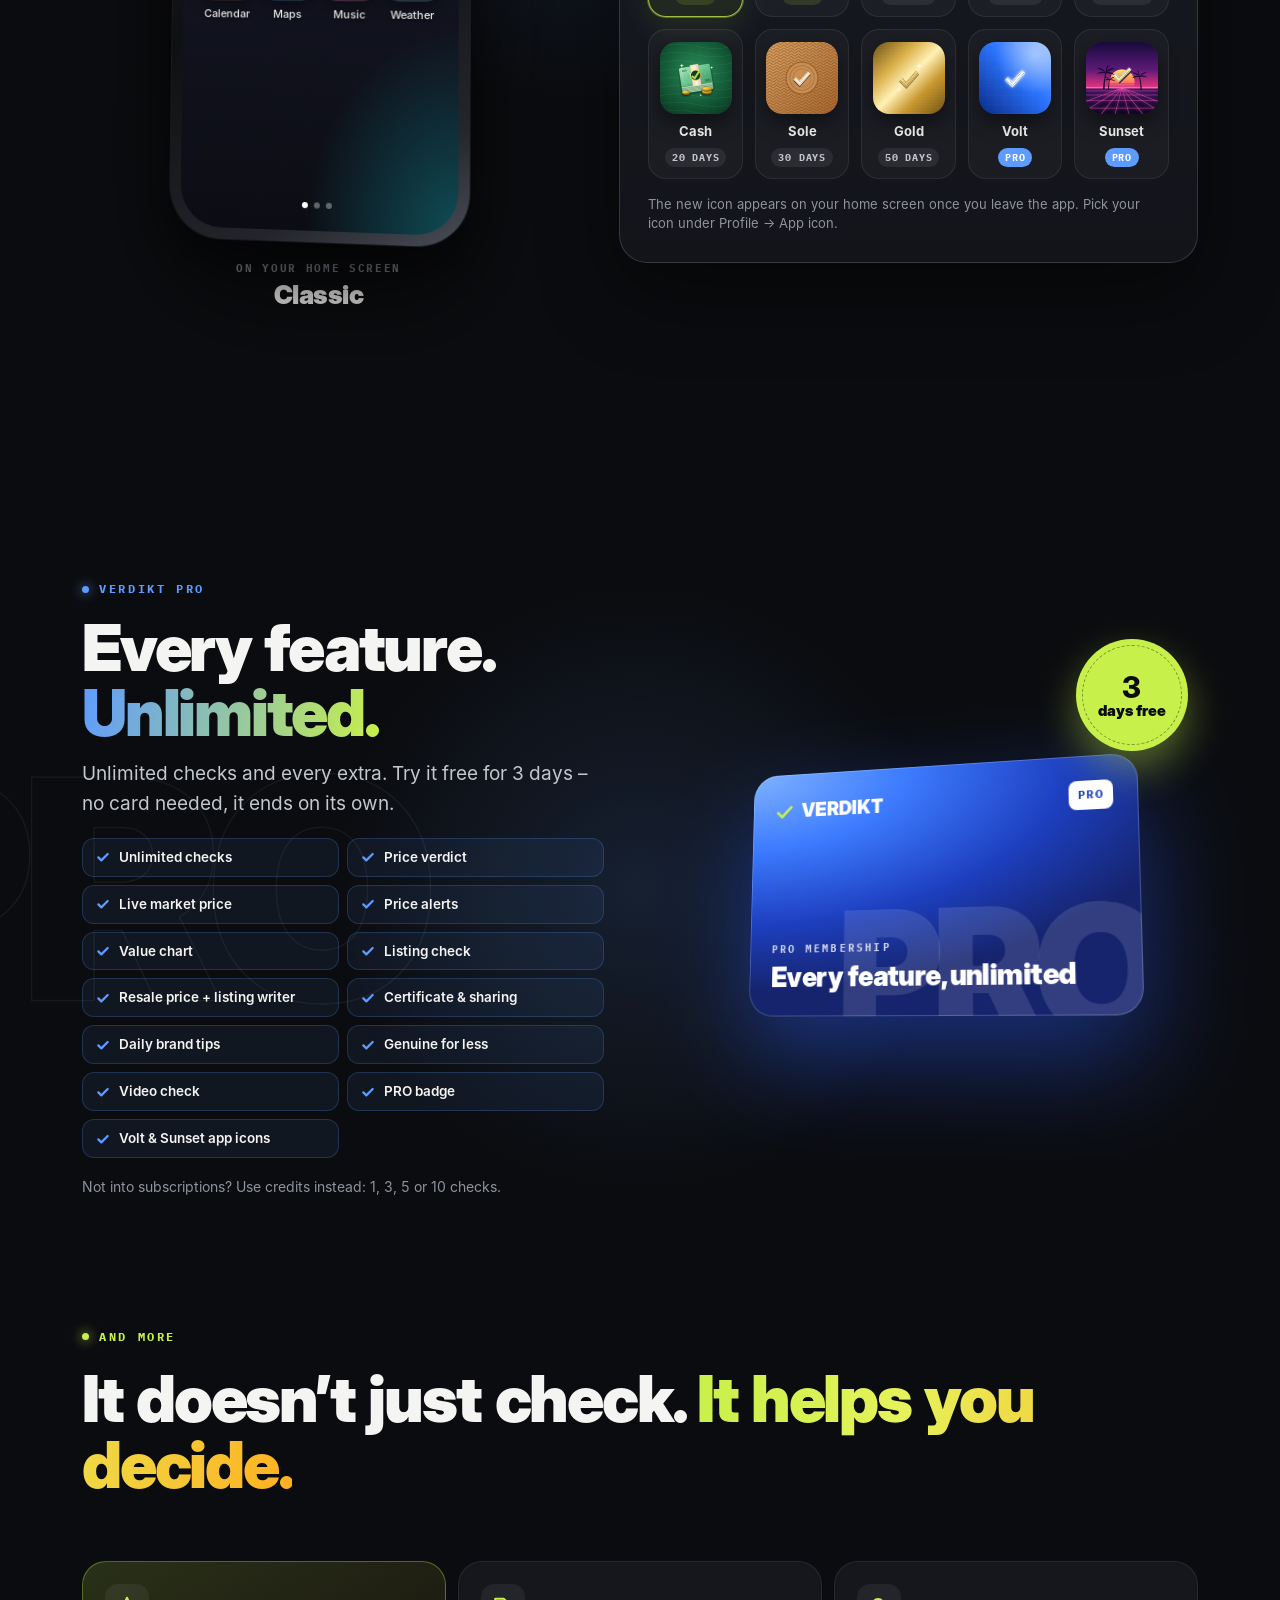
==== commit 600f1f74: "Dark system bars on mobile: color-scheme dark, dark html background, theme-color on all pages, safe-" ====
--- a/index.html
+++ b/index.html
@@ -6,6 +6,7 @@
 <title>VERDIKT Check – Eredeti vagy replika? Derítsük ki.</title>
 <meta name="description" content="Fotózd le a márkás cipőt, ruhát vagy táskát, és a VERDIKT Check kb. egy perc alatt megmondja, eredeti-e, megéri-e az árát, és mennyit ér.">
 <meta name="theme-color" content="#0B0C0F">
+<meta name="color-scheme" content="dark">
 <link rel="canonical" href="https://verdiktcheck.com/">
 <meta property="og:type" content="website">
 <meta property="og:url" content="https://verdiktcheck.com/">
--- a/assets/site.css
+++ b/assets/site.css
@@ -9,6 +9,7 @@
 @font-face{font-family:'Plex Mono';src:url(../fonts/plexmono-700.woff) format('woff');font-weight:700;font-display:swap}
 
 :root{
+  color-scheme:dark;
   --ink:#0B0C0F; --ink2:#101217; --card:#15171D; --card2:#1B1E25; --line:rgba(255,255,255,.08); --line2:rgba(255,255,255,.14);
   --fg:#F4F5F2; --fg2:#C3C7CE; --muted:#8E939C;
   --lime:#C8F04A; --lime2:#DBFF6A; --amber:#FFB020; --red:#FF5A4E; --slate:#9FB2CC; --blue:#5E9BFF;
@@ -19,7 +20,7 @@
   --hdr:64px; --r:24px; --pad:20px; --max:1180px;
 }
 *{box-sizing:border-box;margin:0;padding:0}
-html{scroll-behavior:smooth;scroll-padding-top:calc(var(--hdr) + 12px);-webkit-text-size-adjust:100%}
+html{background:#0B0C0F;scroll-behavior:smooth;scroll-padding-top:calc(var(--hdr) + 12px);-webkit-text-size-adjust:100%}
 body{background:var(--ink);color:var(--fg);font-family:var(--f-b);font-size:16px;line-height:1.55;-webkit-font-smoothing:antialiased;overflow-x:hidden}
 img,svg{display:block;max-width:100%}
 main{overflow-x:clip}
@@ -61,7 +62,7 @@
 .hdr .hdr-cta{display:none}
 
 /* full-screen menu */
-.menu{position:fixed;inset:0;z-index:45;background:rgba(9,10,13,.97);backdrop-filter:blur(20px);-webkit-backdrop-filter:blur(20px);padding:calc(var(--hdr) + 24px) var(--pad) 32px;display:flex;flex-direction:column;gap:28px;opacity:0;visibility:hidden;transition:opacity .3s,visibility .3s;overflow:auto}
+.menu{position:fixed;inset:0;z-index:45;background:rgba(9,10,13,.97);backdrop-filter:blur(20px);-webkit-backdrop-filter:blur(20px);padding:calc(var(--hdr) + 24px) var(--pad) calc(32px + env(safe-area-inset-bottom,0px));display:flex;flex-direction:column;gap:28px;opacity:0;visibility:hidden;transition:opacity .3s,visibility .3s;overflow:auto}
 .menu-open .menu{opacity:1;visibility:visible}
 .menu nav{display:flex;flex-direction:column}
 .menu nav a{word-spacing:.06em;font-family:var(--f-d);font-weight:900;font-size:clamp(34px,9vw,56px);line-height:1.12;letter-spacing:-.03em;text-decoration:none;padding:4px 0;transform:translateY(14px);opacity:0;transition:transform .45s cubic-bezier(.2,.8,.2,1),opacity .45s,color .2s}
@@ -267,7 +268,7 @@
 .final-verdi{width:min(280px,66vw);height:auto;margin:0 auto 6px}
 
 /* ---------- footer ---------- */
-.foot{border-top:1px solid var(--line);padding:56px 0 40px;margin-top:40px;background:linear-gradient(180deg,transparent,rgba(0,0,0,.35))}
+.foot{border-top:1px solid var(--line);padding:56px 0 calc(40px + env(safe-area-inset-bottom,0px));margin-top:40px;background:linear-gradient(180deg,transparent,rgba(0,0,0,.35))}
 .foot .wrap{display:flex;flex-direction:column;align-items:center;gap:18px;text-align:center}
 .foot .tag{color:var(--muted);font-size:15px}
 .foot .mail{display:inline-flex;align-items:center;gap:8px;font-weight:600;text-decoration:none;color:var(--fg2)}
